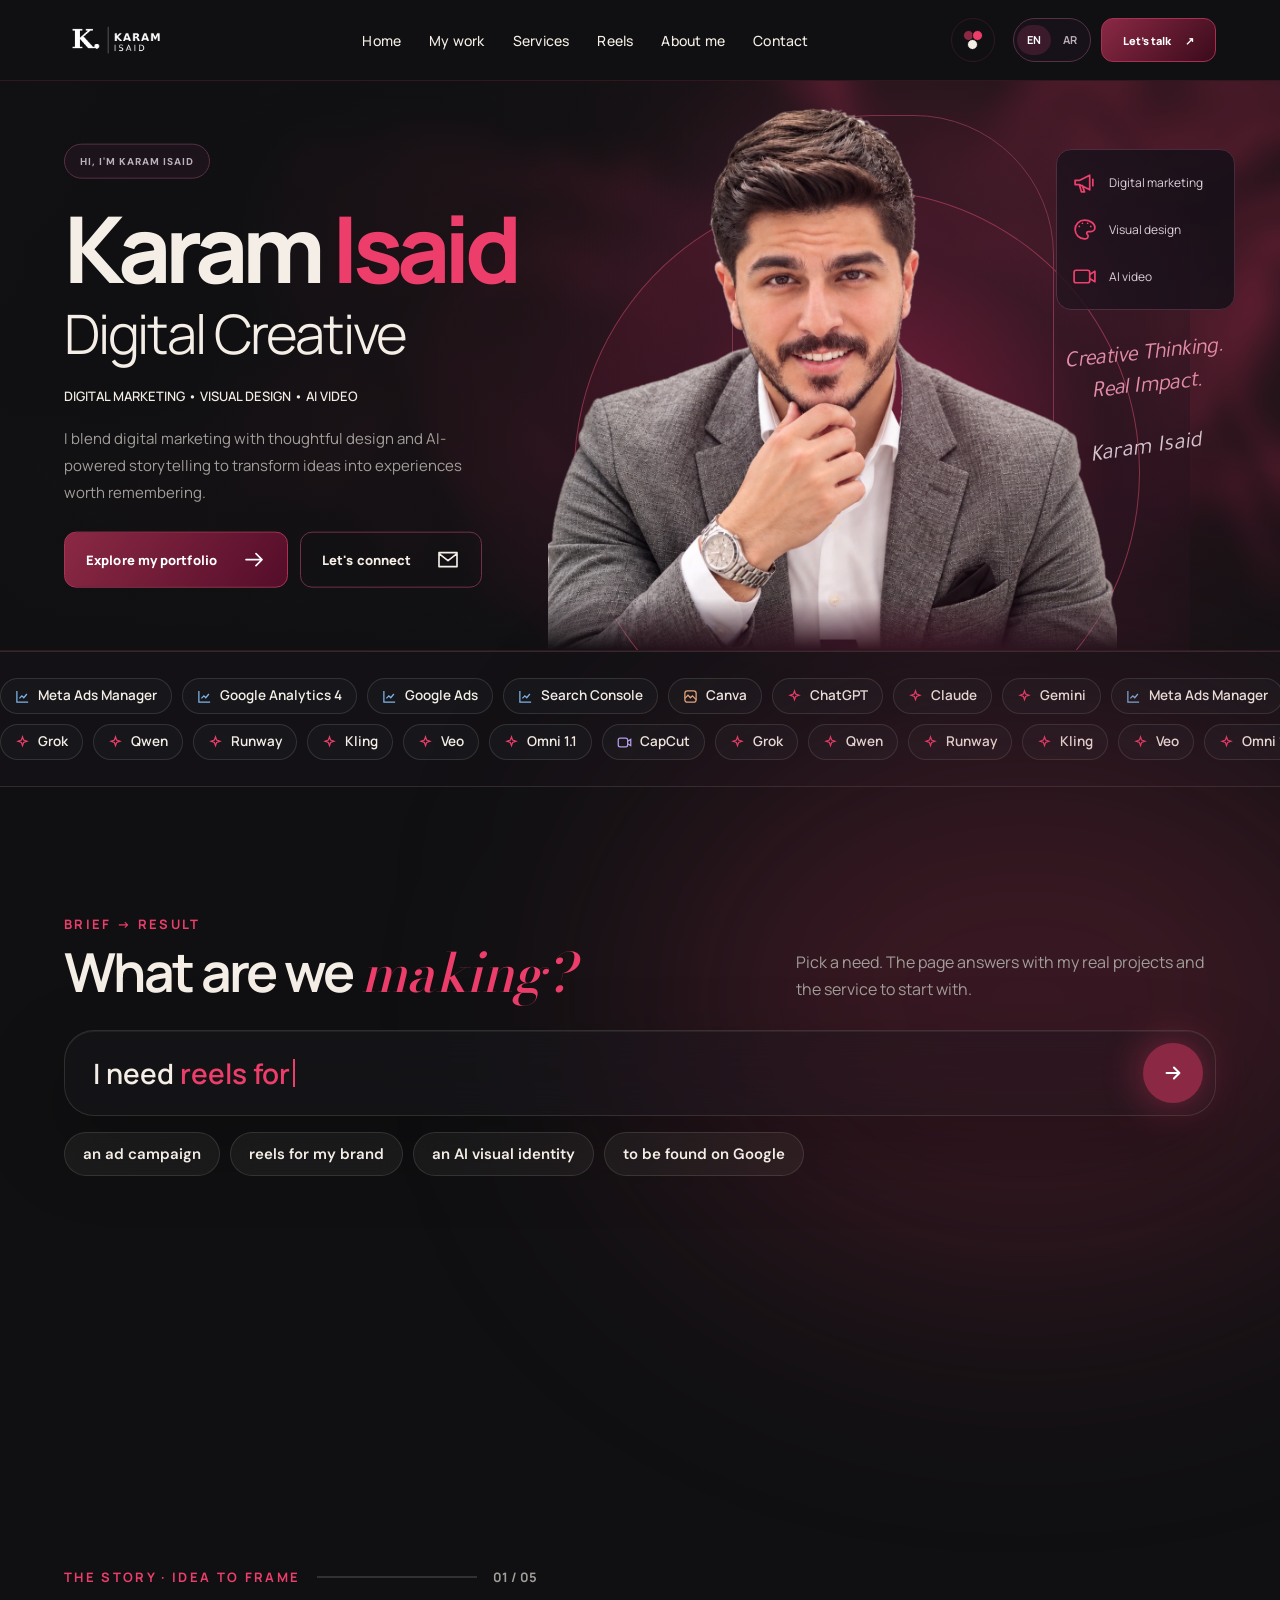
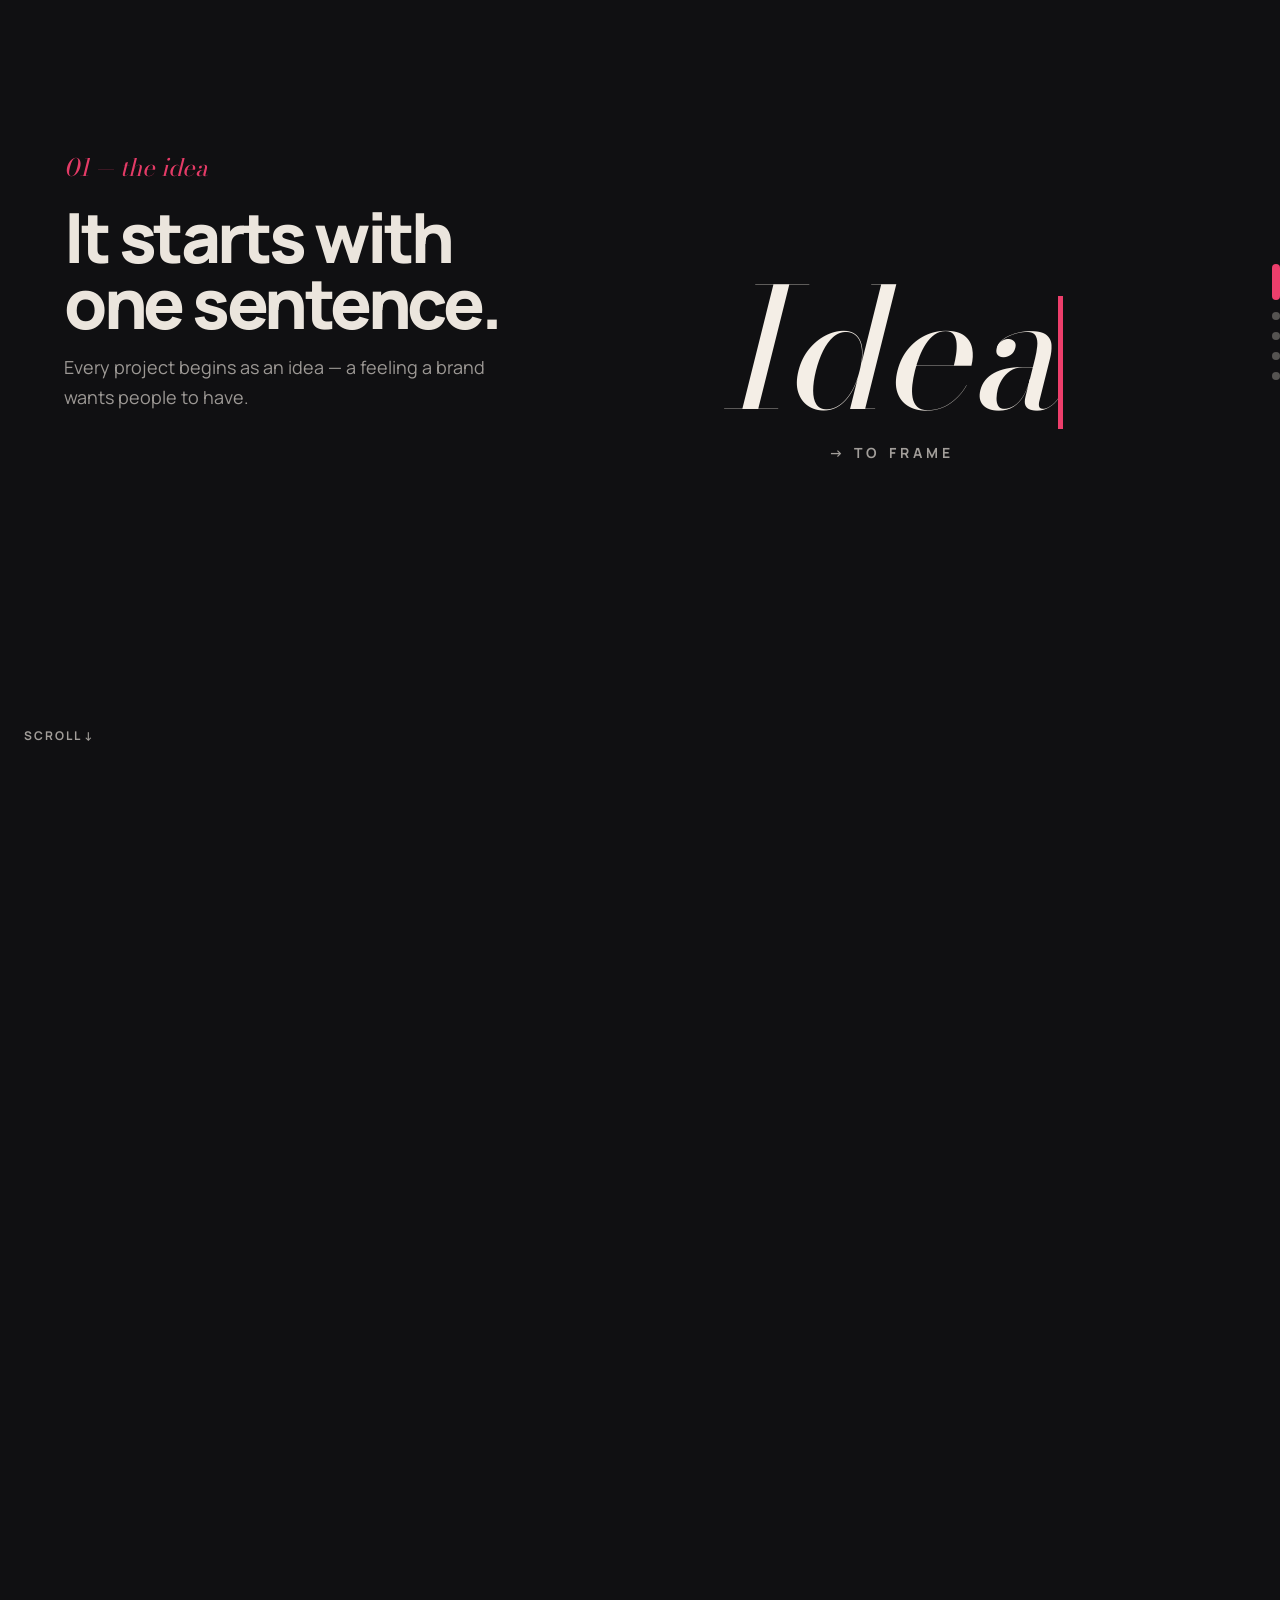
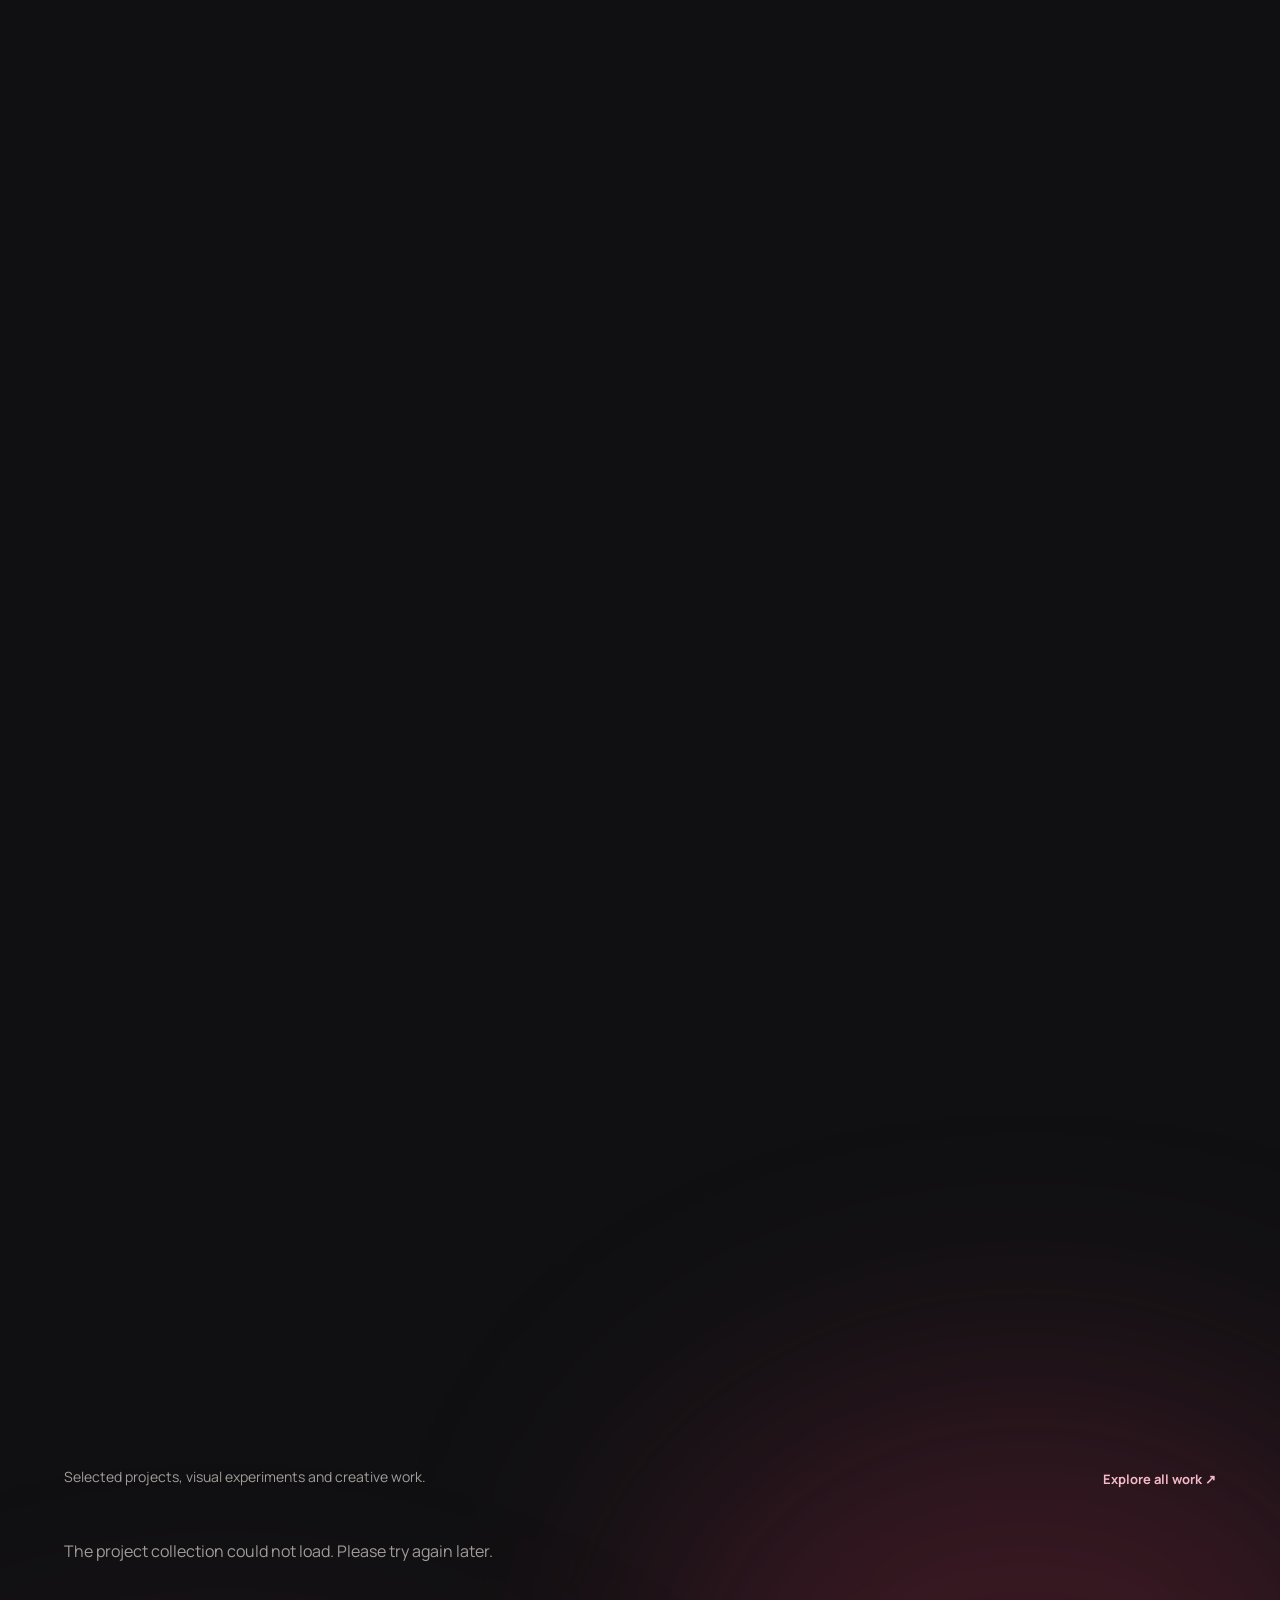
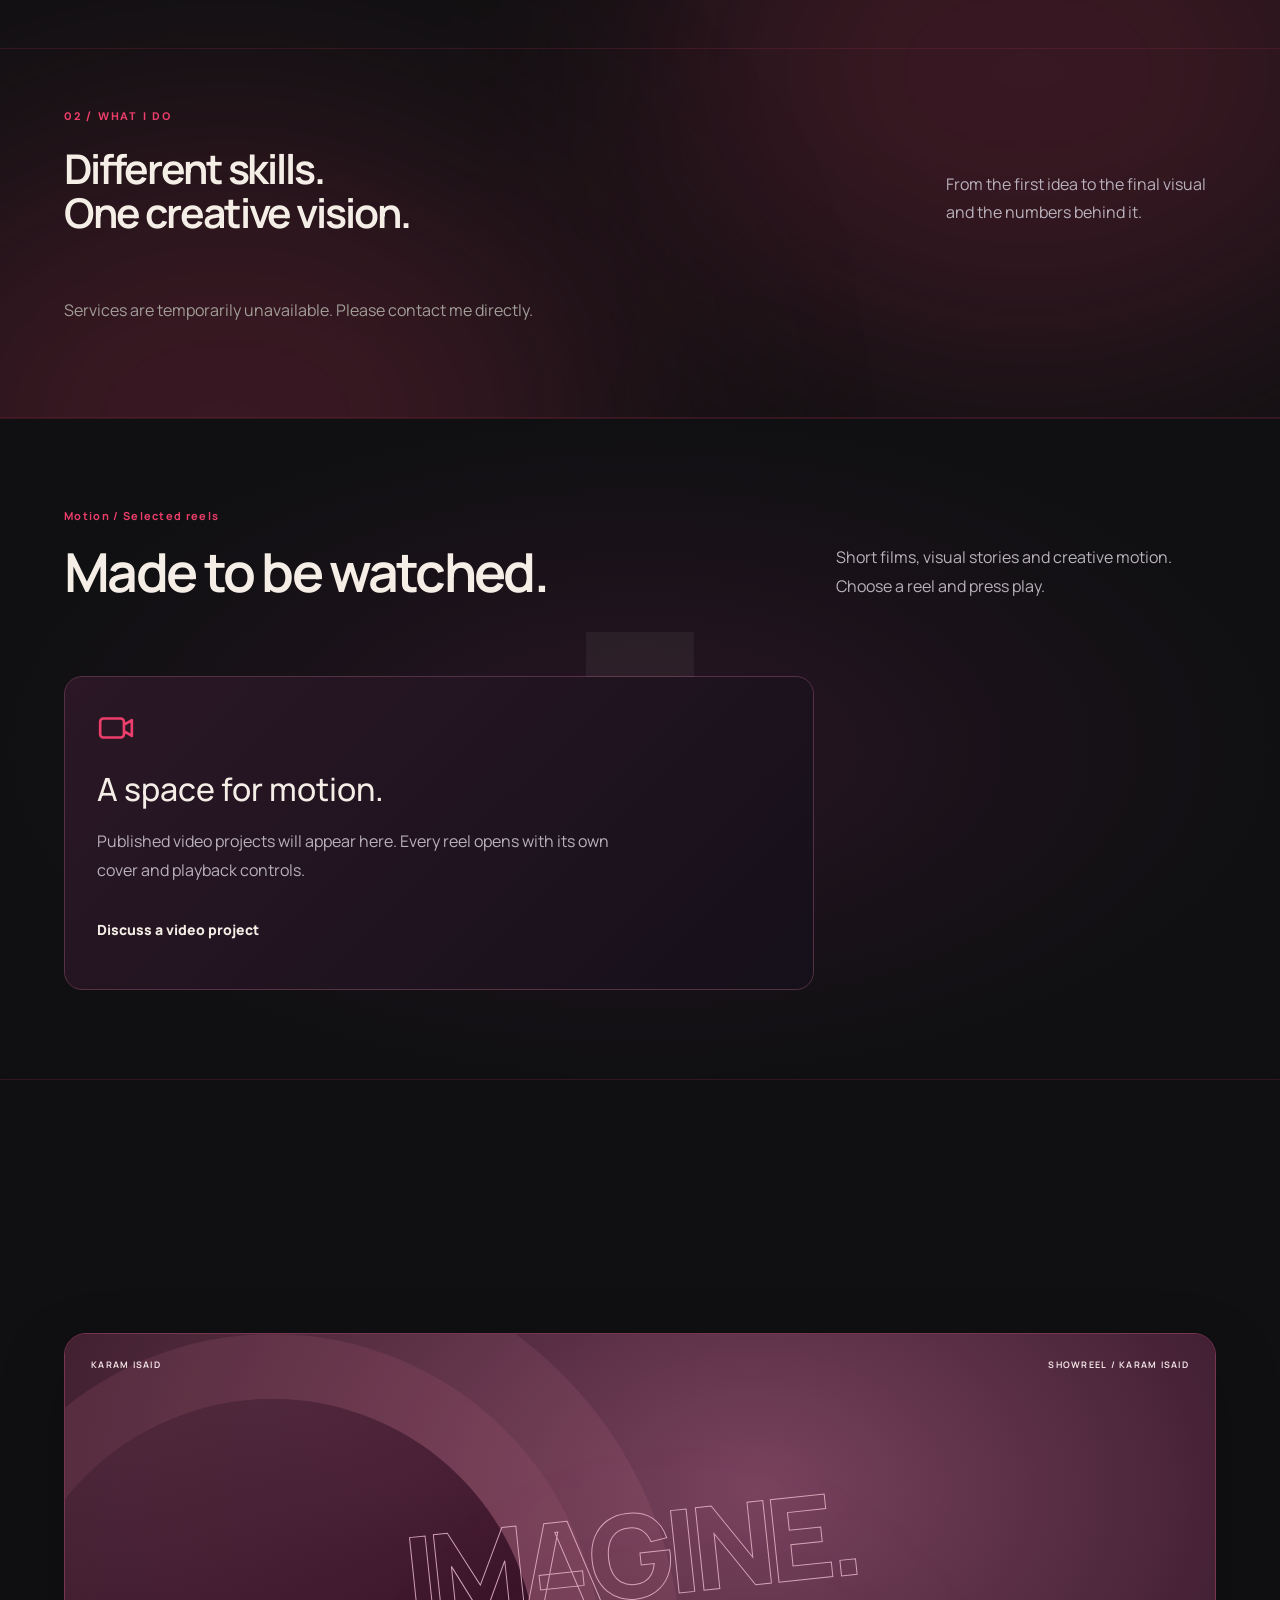
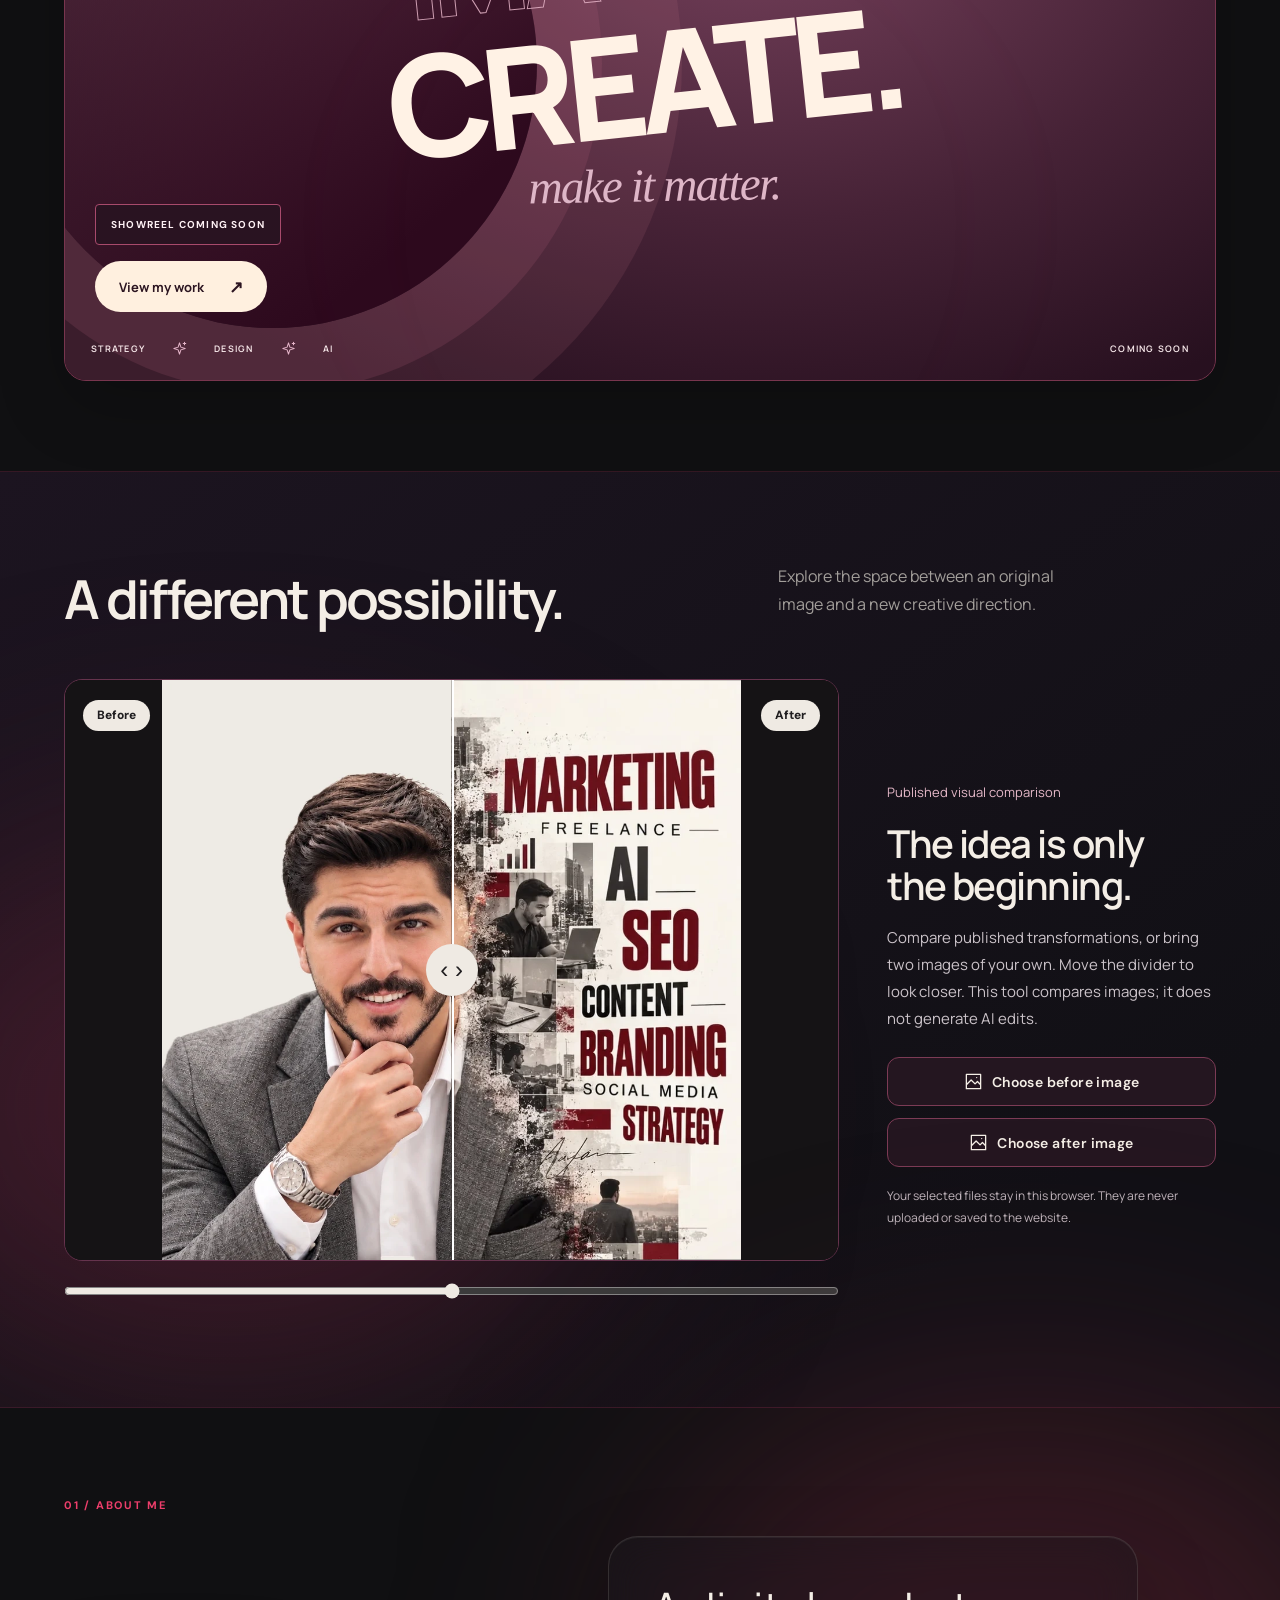
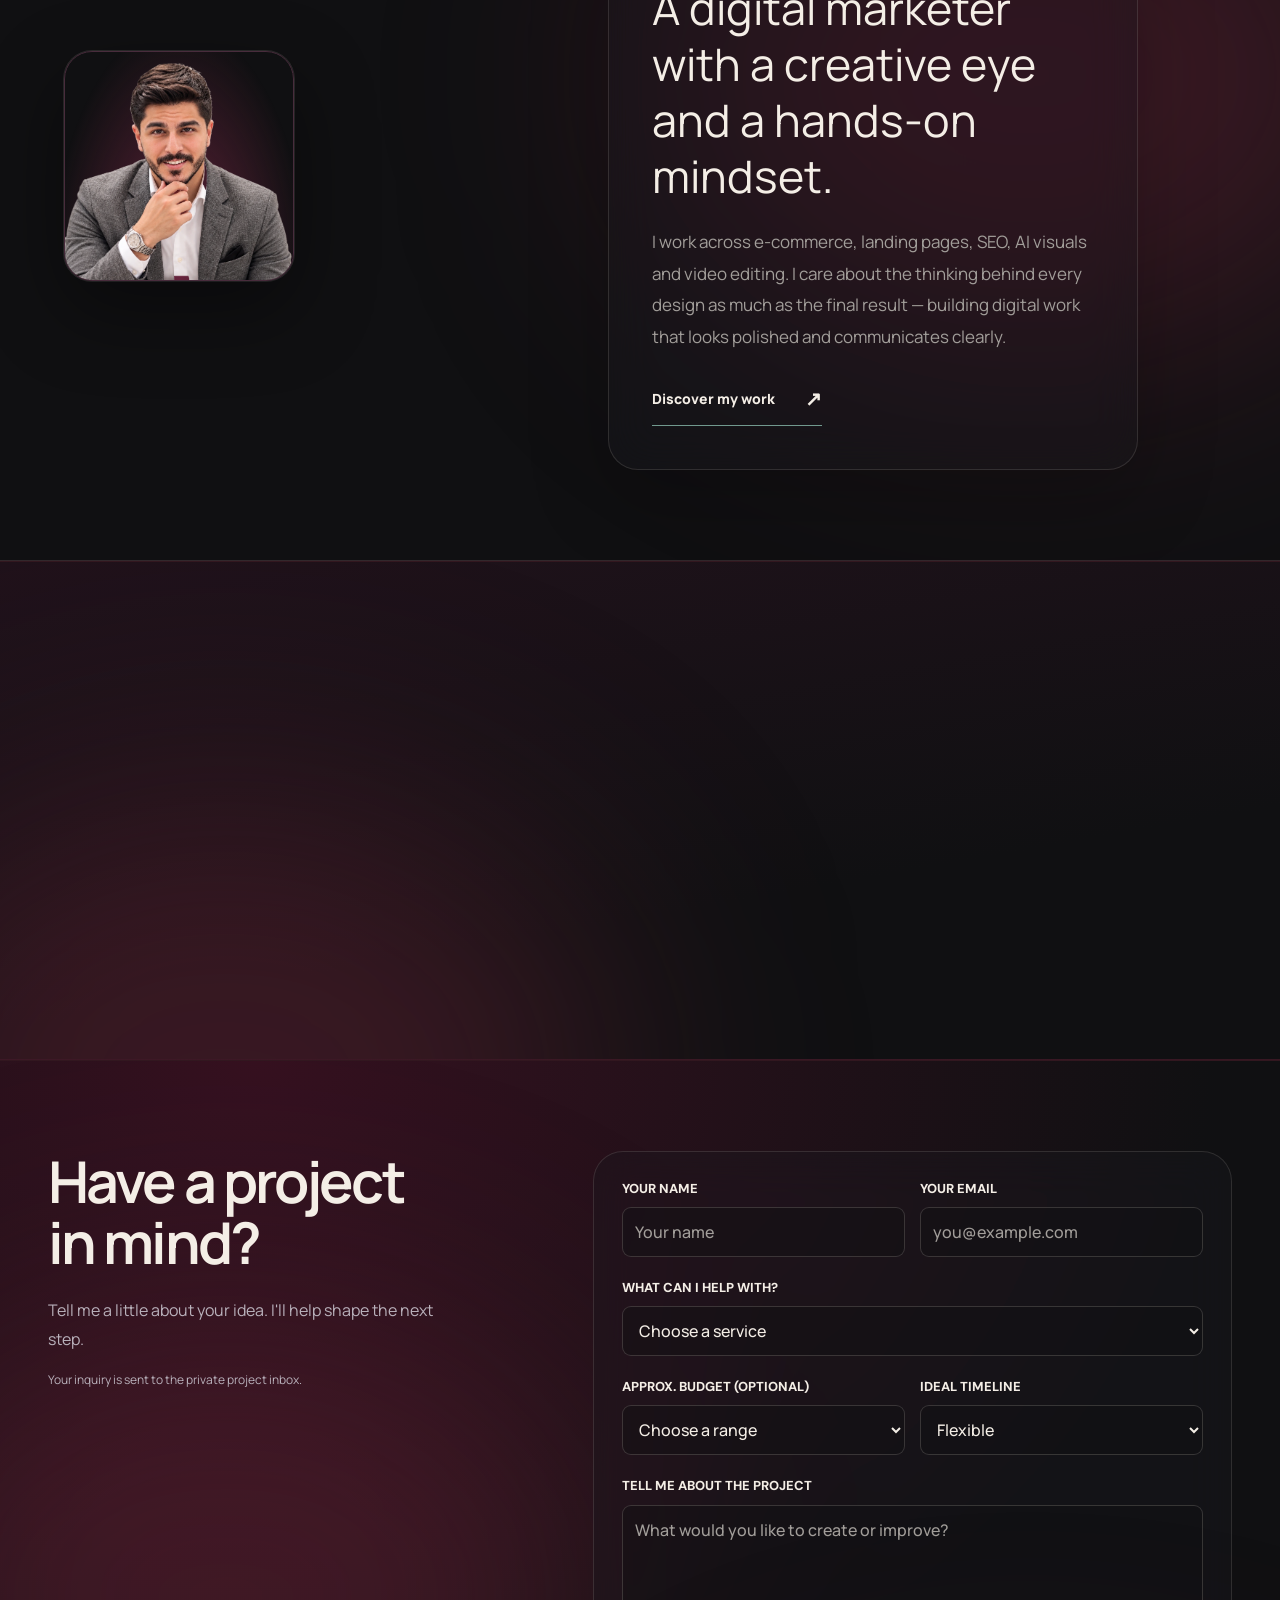
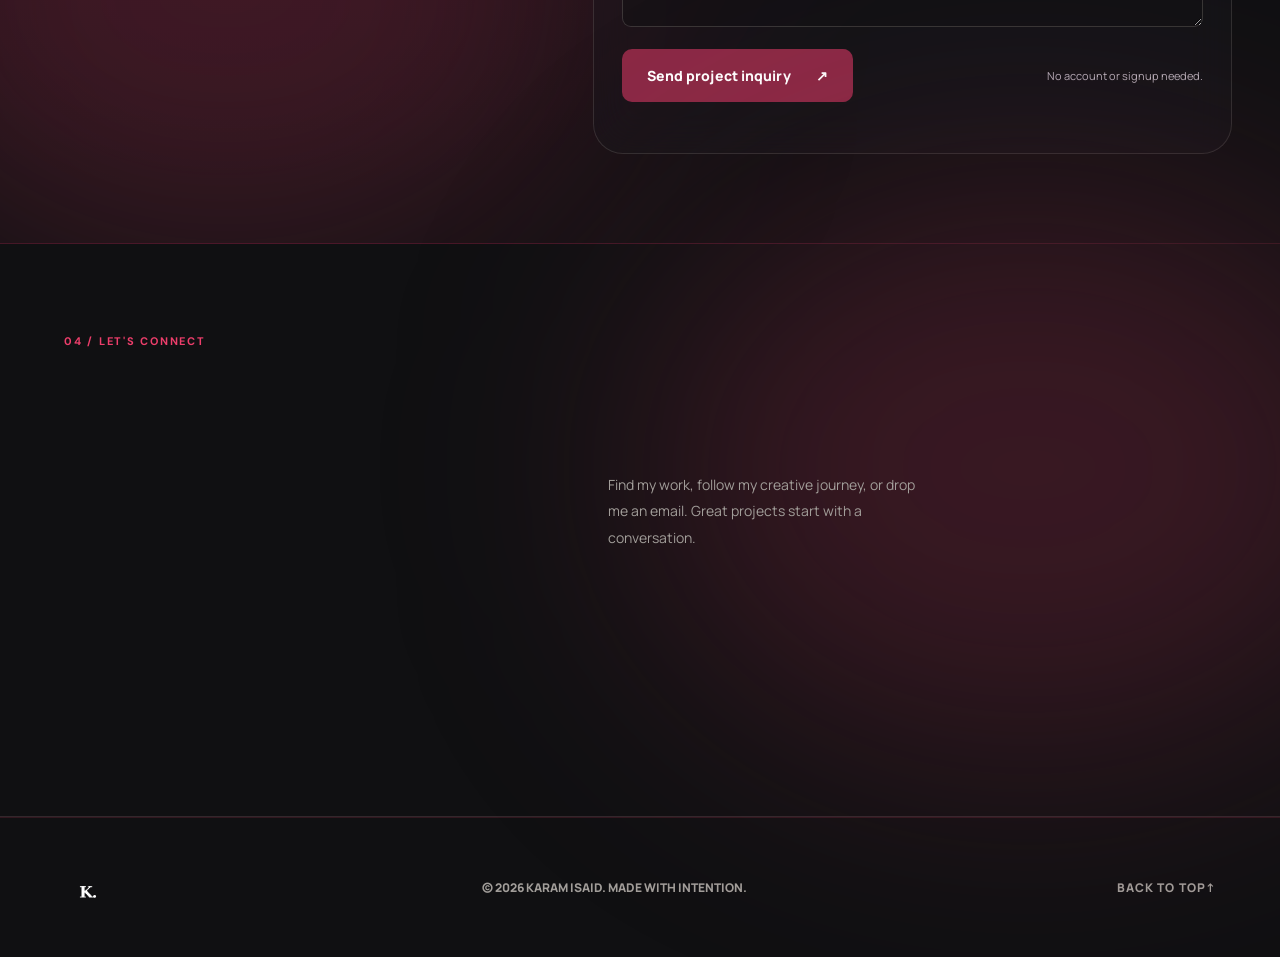
==== index.html @ b6bf5a8a "Publish Karam Isaid — Beyond the Frame Co-Authored-By: Claude Opus 5.5 <noreply@anthropic.com> Claud" ====
<!doctype html>
<html lang="en" dir="ltr">
<head>
<meta charset="utf-8">
<meta name="viewport" content="width=device-width, initial-scale=1">
<meta name="theme-color" content="#0a1017">
<meta name="description" content="Karam Isaid — independent digital marketer and AI creative. Strategy, AI visuals, short-form video, e-commerce and SEO. Explore work and discuss a project.">
<meta property="og:title" content="Karam Isaid — Beyond the Frame">
<meta property="og:site_name" content="Karam Isaid — Beyond the Frame">
<meta name="application-name" content="Karam Isaid — Beyond the Frame">
<meta name="apple-mobile-web-app-title" content="Karam Isaid">
<meta property="og:description" content="Digital marketing, AI creative and video editing — crafted with purpose.">
<meta property="og:type" content="website">
<meta name="color-scheme" content="light dark">
<title>Karam Isaid — Beyond the Frame</title>
<link rel="icon" type="image/svg+xml" href="assets/favicon.svg">
<link rel="preconnect" href="https://fonts.googleapis.com">
<link rel="preconnect" href="https://fonts.gstatic.com" crossorigin>
<link href="https://fonts.googleapis.com/css2?family=DM+Sans:wght@400;500;600;700;800&family=Manrope:wght@400;500;600;700;800&family=Tajawal:wght@400;500;600;700;800&display=swap" rel="stylesheet">
<script src="theme-config.js"></script>
<script src="theme.js"></script>
<link rel="stylesheet" href="home.css">
<link rel="stylesheet" href="theme.css">
<link rel="stylesheet" href="theme-studio.css">
<link rel="stylesheet" href="studio-v2.css">
<link rel="stylesheet" href="launch-v4.2.css">
<link rel="stylesheet" href="cinematic-v4.3.css">
<link rel="stylesheet" href="cinematic-v4.4.css">
<link rel="stylesheet" href="v4.5-quality.css">
<script defer src="config.js"></script>
<script defer src="supabase-config.js"></script>
<script defer src="cms-core.js"></script>
<script defer src="cms-public.js"></script>
<script defer src="cms-sections-public.js"></script>
<script defer src="home.js"></script>
<script defer src="launch-v4.2.js"></script>
<script defer src="cinematic-v4.3.js"></script>
<link rel="stylesheet" href="refinement.css">
<link rel="stylesheet" href="creative-experience.css">
<script defer src="interface-details.js"></script>
<script defer src="public-enhancements.js"></script>
<script defer src="creative-experience.js"></script>
<script defer src="video-reels.js"></script>
<link rel="stylesheet" href="brand-identity.css">
<link rel="stylesheet" href="studio-v5.css">
<link rel="stylesheet" href="studio-v6.css">
<script defer src="brand-identity.js"></script>
<script defer src="studio-v5.js"></script>
<script defer src="studio-v6.js"></script>
</head>
<body class="creative-experience">
<a class="skip-link" href="#main">Skip to content</a>
<header class="site-header" id="top">
  <div class="shell header-inner">
    <a class="identity" href="#top" aria-label="Karam Isaid homepage"><span class="brand-txt">Karam <b>Isaid</b><span class="brand-period">.</span></span></a>
    <nav class="desktop-nav" aria-label="Main navigation"><a href="#top" data-t="navHome">Home</a><a href="#ki-featured-carousel" data-t="navProjects">Work</a><a href="#expertise" data-t="navExpertise">Services</a><a href="#video-reels" data-reels-nav>Reels</a><a href="#about" data-t="navAbout">About</a><a href="#project-brief" data-t="navContact">Contact</a></nav>
    <div class="header-right"><button id="langSwitch" class="lang-switch" type="button" aria-label="Switch language">عربي</button><a class="header-work" href="#project-brief"><span data-t="navTalk">Let's Talk</span><span aria-hidden="true">↗</span></a><button class="menu-toggle" id="menuToggle" aria-label="Open menu" aria-expanded="false" aria-controls="mobileNav"><span></span><span></span></button></div>
  </div>
  <nav class="mobile-nav" id="mobileNav" aria-label="Mobile navigation" hidden><a href="#showreel" data-experience="navReel">Showreel</a><a href="#ki-featured-carousel" data-t="navProjects">My work</a><a href="#expertise" data-t="navExpertise">Services</a><a href="#about" data-t="navAbout">About</a><a href="#video-reels" data-reels-nav>Reels</a><a href="#creative-lab" data-experience="navLab">AI Lab</a><a href="#project-brief" data-t="navHire">Hire me</a><a data-site-portfolio href="portfolio/index.html" data-t="navPortfolio">Portfolio</a></nav>
</header>
<main id="main">
<section class="hero shell" aria-label="Introduction">
  <div class="hero-left">
  <h1 class="hero-signature" data-t="heroName">Karam Isaid</h1>

    <div class="micro-heading"><span class="signal"><span></span></span><span data-t="eyebrow">INDEPENDENT CREATIVE & MARKETING STUDIO</span><span class="micro-line"></span><span>2026</span></div>
    <p class="hero-intro"><span data-t="greeting">HI, I'M KARAM ISAID</span> <strong>— DIGITAL CREATIVE</strong></p>
    <p class="hero-role" data-t="heroRole">Digital Creative</p>
    <p class="ki-hero-subline" data-t="heroSubline">DIGITAL MARKETING • VISUAL DESIGN • AI VIDEO</p>
    <p class="hero-descr" data-t="heroIntro">I blend digital marketing with thoughtful design and AI-powered storytelling to transform ideas into experiences worth remembering.</p>
    <div class="hero-buttons"><a class="btn btn-primary" data-site-portfolio href="portfolio/index.html"><span data-t="viewWork">Explore my portfolio</span><span class="btn-arrow" data-interface-icon="arrow"></span></a><a class="btn btn-secondary" href="#contact"><span data-t="reachOut">Let's connect</span><span class="btn-arrow" data-interface-icon="mail"></span></a></div>
    <div class="hero-categories"><span>MARKETING</span><i>✳</i><span>AI VISUALS</span><i>✳</i><span>VIDEO EDITING</span></div>
  </div>
  <div class="hero-right creative-hero" aria-label="Portrait and creative direction">
    <div class="creative-hero-glow" aria-hidden="true"></div>
    <div class="creative-hero-stage has-portrait is-default-portrait" id="creativeHeroStage">
      <div class="ki-v43-orbit orbit-one" aria-hidden="true"></div><div class="ki-v43-orbit orbit-two" aria-hidden="true"></div><div class="ki-v43-orbit-line" aria-hidden="true"></div>
      <img width="960" height="1200" fetchpriority="high" id="creativeHeroPortrait" src="assets/karam-editorial-portrait.webp" alt="Karam Isaid — digital marketing and creative professional">
      <video id="creativeHeroVideo" muted loop playsinline autoplay preload="none" hidden aria-label="Background creative motion"></video>
      <button type="button" class="hero-motion-toggle" id="heroMotionToggle" hidden>Pause motion</button>
      <div id="personalPhoto" class="personal-photo" hidden><img id="personalPhotoImg" alt=""/></div>
      <div class="creative-hero-typographic" id="creativeHeroFallback" hidden aria-hidden="true"><small>KARAM ISAID / CREATIVE STUDIO</small><strong>THINK.<br>CREATE.<br><em>IMPACT.</em></strong><span>IDEAS INTO DIGITAL EXPERIENCES ↗</span></div>
    </div>
    <span class="hero-small-label">IDEAS · VISUALS · IMPACT</span>
    <div class="ki-v43-hero-note">CREATIVE MIND<br><strong data-t="heroNote">REAL WORK.</strong></div>
  </div>
  <aside class="hero-aside" aria-label="Creative disciplines">
    <div class="hero-capabilities">
      <span class="hero-capability"><span data-interface-icon="marketing"></span><span data-t="heroSkill1">Digital marketing</span></span>
      <span class="hero-capability"><span data-interface-icon="design"></span><span data-t="heroSkill2">Visual design</span></span>
      <span class="hero-capability"><span data-interface-icon="video"></span><span data-t="heroSkill3">AI video</span></span>
    </div>
<p class="hero-promise"><span data-t="heroLine1">Creative</span> <span data-t="heroLine2">Thinking.</span><br><em data-t="heroLine3">Real Impact.</em></p>
    <span class="hero-signoff" data-t="heroName">Karam Isaid</span>
  </aside>
  <div class="scroll-cue"><span data-t="scroll">SCROLL TO DISCOVER</span><span class="scroll-track"></span></div>
</section>
<div class="divider-strip"><div class="ticker">STRATEGY <span>✳</span> STORYTELLING <span>✳</span> DIGITAL EXPERIENCES <span>✳</span> MARKETING <span>✳</span> AI & EDITING <span>✳</span> STRATEGY <span>✳</span> STORYTELLING <span>✳</span> DIGITAL EXPERIENCES <span>✳</span> MARKETING <span>✳</span> AI & EDITING <span>✳</span></div></div>
<section class="v6-brief" id="brief-result" aria-labelledby="v6BriefTitle"><div class="shell" data-v6-brief></div></section>
<section class="v6-story" id="story" aria-labelledby="v6StoryTitle"><div class="v6-story-track"><div class="v6-story-stage shell" data-v6-story></div></div></section>
<section class="v6-ig" id="instagram-feed" aria-labelledby="v6IgTitle" hidden><div class="shell" data-v6-ig></div></section>
<section class="v6-clay" id="clay-3d" aria-labelledby="v6ClayTitle"><div class="v6-clay-track"><div class="v6-clay-stage shell" data-v6-clay></div></div></section>
<section class="v2-section v2-showreel ki-cinematic-showreel" id="showreel" aria-labelledby="reelHeading">
  <div class="shell">
    <div class="v2-section-heading reveal"><div><p class="v2-eyebrow" data-t="reelEyebrow">01 / SHOWREEL</p><h2 id="reelHeading" data-t="reelTitle">Stories in motion.</h2></div><p data-t="reelSummary">A collection of motion, ideas and visual stories — from concept to screen.</p></div>
    <div class="ki-reel-layout reveal"><div class="reel-frame">
      <video class="reel-video" id="reelVideo" controls playsinline preload="none" hidden aria-label="Karam creative showreel"></video>
      <div class="reel-concept" id="reelConcept" role="img" aria-label="Showreel awaiting original footage">
        <span class="reel-noise" aria-hidden="true"></span>
        <div class="reel-topline"><span>KARAM ISAID</span><span>SHOWREEL / KARAM ISAID</span></div>
        <div class="reel-type"><span class="reel-outline">IMAGINE.</span><span class="reel-solid">CREATE.</span><span class="reel-serif">make it matter.</span></div>
        <div class="reel-orbit reel-orbit-a"></div><div class="reel-orbit reel-orbit-b"></div><span class="reel-glow" aria-hidden="true"></span>
        <div class="reel-bottomline"><span>STRATEGY <b>✳</b> DESIGN <b>✳</b> AI</span><span>COMING SOON</span></div>
      </div>
      <div class="reel-overlay" id="reelOverlay"><span class="reel-play-symbol" data-experience="reelStatus">Soon</span><span class="reel-visual-note" data-t="reelBadge">SHOWREEL COMING SOON</span><a class="reel-cta" href="#ki-featured-carousel"><span data-t="reelCta">View my work</span><span aria-hidden="true">↗</span></a></div>
    </div><aside class="ki-reel-clips" id="kiReelClips" aria-label="More video work" hidden></aside></div>
  </div>
</section>
<section class="ki-featured-carousel shell" id="ki-featured-carousel" aria-labelledby="kiFeaturedTitle">
  <div class="ki-section-top"><div><span class="ki-kicker" data-ki-copy="carouselKicker">02 / FEATURED WORK</span><h2 id="kiFeaturedTitle" data-ki-copy="carouselTitle">The work speaks.</h2><p data-ki-copy="carouselIntro">Projects, creative experiments and visuals — curated in one place.</p></div><a href="portfolio/index.html#work" data-site-portfolio><span data-ki-copy="carouselCta">Explore all work</span> ↗</a></div>
  <div class="ki-carousel-layout" id="kiCarouselLayout"><button class="ki-carousel-arrow" id="kiPrev" type="button" aria-label="Previous project">‹</button><div class="ki-carousel-track" id="kiCarouselTrack" tabindex="0" role="region" aria-label="Featured projects"></div><button class="ki-carousel-arrow" id="kiNext" type="button" aria-label="Next project">›</button></div>
  <div class="ki-carousel-empty" id="kiCarouselEmpty" hidden><span>CURATING THE COLLECTION</span><h3>Real work. Coming into focus.</h3><p>Projects will appear here once they are published in the portfolio.</p><a href="portfolio/index.html#work">Visit the portfolio ↗</a></div>
  <p class="ki-carousel-hint" id="kiCarouselHint">SCROLL / SWIPE TO EXPLORE <span aria-hidden="true">↔</span></p>
</section>
<section class="section shell about-section" id="about"><div class="section-marker" data-t="aboutMarker">01 / ABOUT ME</div><div class="about-grid"><div class="about-title reveal"><img class="experience-about-photo" src="assets/karam-editorial-portrait.webp" width="1254" height="1254" loading="lazy" alt="Karam Isaid"><h2 data-t="aboutHeadline">I create with purpose<span class="mint-dot">.</span></h2><div class="abstract-glyph" aria-hidden="true">K<span>✳</span></div></div><div class="about-copy reveal"><p class="section-lead" data-t="aboutLead">A digital marketer with a creative eye and a hands-on mindset.</p><p data-t="aboutBody">I work across e-commerce, landing pages, SEO, AI visuals and video editing. I care about the thinking behind every design as much as the final result — building digital work that looks polished and communicates clearly.</p><a class="text-cta" data-site-portfolio href="portfolio/index.html"><span data-t="fullStory">Discover my work</span><span>↗</span></a></div></div></section>

<section class="video-reels section-space" id="video-reels" aria-labelledby="videoReelsHeading">
  <div class="shell">
    <div class="reels-heading"><div><p class="reels-kicker" data-reels-copy="reelsKicker">Motion / Selected reels</p><h2 id="videoReelsHeading" data-reels-copy="reelsTitle">Made to be watched.</h2></div><p data-reels-copy="reelsIntro">Short films, visual stories and creative motion. Choose a reel and press play.</p></div>
    <div class="reels-window" hidden><div class="reels-track" role="region" tabindex="0" aria-label="Video reels"></div></div>
    <div class="reels-toolbar" hidden><button type="button" class="reels-prev" aria-label="Previous reel"><span data-interface-icon="arrow"></span></button><span class="reels-count" aria-live="polite" aria-atomic="true"></span><button type="button" class="reels-next" aria-label="Next reel"><span data-interface-icon="arrow"></span></button></div>
    <div class="reels-empty"><span class="reels-empty-icon" data-interface-icon="video"></span><h3 data-reels-copy="reelsEmptyTitle">A space for motion.</h3><p data-reels-copy="reelsEmptyBody">Published video projects will appear here. Every reel opens with its own cover and playback controls.</p><a class="text-cta" href="#project-brief" data-reels-copy="reelsEmptyCta">Discuss a video project</a></div>
    <p class="reels-feedback" role="status" aria-live="polite"></p>
    <p class="reels-hint" data-reels-copy="reelsHint" hidden>Swipe or drag to explore. Videos play when you choose.</p>
  </div>
</section>
<section class="section specialties-section" id="expertise"><div class="shell"><div class="section-marker" data-t="servicesMarker">02 / WHAT I DO</div><div class="section-heading reveal"><h2><span data-t="servicesLine1">Different skills.</span><br><span class="soft-text" data-t="servicesLine2">One creative vision.</span></h2><p data-t="servicesBody">From the first idea to the final visual and the numbers behind it.</p></div><div class="specialties">
  <article class="specialty-card reveal"><div class="specialty-top"><span>01</span><svg viewBox="0 0 64 64" fill="none" aria-hidden="true"><circle cx="32" cy="32" r="21" stroke="currentColor" stroke-width="1.5"/><circle cx="32" cy="32" r="11" stroke="currentColor" stroke-width="1.5"/><circle cx="32" cy="32" r="3" fill="currentColor"/><path d="M32 2V14M32 50V62M2 32H14M50 32H62" stroke="currentColor" stroke-width="1.5"/></svg></div><h3 data-t="skill1">Digital Marketing</h3><p data-t="skill1p">Campaign strategy, SEO, landing pages, performance thinking and e-commerce journeys.</p><div class="specialty-bottom">SEO / STRATEGY / GROWTH <span>↗</span></div></article>
  <article class="specialty-card reveal"><div class="specialty-top"><span>02</span><svg viewBox="0 0 64 64" fill="none" aria-hidden="true"><rect x="9" y="11" width="44" height="42" rx="6" stroke="currentColor" stroke-width="1.5"/><path d="M17 40L28 29L36 37L44 22" stroke="currentColor" stroke-width="1.5"/><circle cx="44" cy="22" r="3" fill="currentColor"/><path d="M20 47H44" stroke="currentColor"/></svg></div><h3 data-t="skill2">AI Visuals & Design</h3><p data-t="skill2p">Creative direction, polished product imagery, storefront banners and visual concepts.</p><div class="specialty-bottom">AI / VISUALS / DESIGN <span>↗</span></div></article>
  <article class="specialty-card reveal"><div class="specialty-top"><span>03</span><svg viewBox="0 0 64 64" fill="none" aria-hidden="true"><rect x="7" y="13" width="50" height="38" rx="7" stroke="currentColor" stroke-width="1.5"/><path d="M27 24L41 32L27 40V24Z" stroke="currentColor" stroke-width="1.5"/><path d="M17 7V13M47 51V57" stroke="currentColor" stroke-width="1.5"/></svg></div><h3 data-t="skill3">Video & Motion</h3><p data-t="skill3p">Short-form editing, social reels, AI-generated video concepts and branded motion.</p><div class="specialty-bottom">REELS / EDITING / MOTION <span>↗</span></div></article>
 </div></div></section>
<section class="v2-section v2-lab" id="creative-lab" aria-labelledby="labHeading">
  <div class="shell">
    <div class="v2-section-heading reveal"><div><p class="v2-eyebrow" data-experience="labEyebrow">04 / CREATIVE EXPERIMENTS</p><h2 id="labHeading" data-experience="labTitle">See the transformation.</h2></div><p data-experience="labIntro">Compare the original and final visuals from a published project.</p></div>
    <div class="lab-grid reveal">
      <div class="compare-panel">
        <div class="compare-stage" id="compareStage">
          <div class="lab-empty-side lab-empty-before"><span data-experience="emptyBefore">The original.</span><small data-experience="emptyBeforeHint">Choose a before image</small></div>
          <div class="lab-empty-side lab-empty-after"><span data-experience="emptyAfter">The possibility.</span><small data-experience="emptyAfterHint">Choose an after image</small></div>
          <img class="compare-img before-img" id="beforeImg"  alt="Original image for comparison">
          <div class="compare-after" id="compareAfter"><img class="compare-img after-img" id="afterImg"  alt="Edited image for comparison"></div>
          <span class="compare-tag tag-before" data-experience="beforeLabel">BEFORE</span><span class="compare-tag tag-after" data-experience="afterLabel">AFTER</span>
          <span class="compare-divider" id="compareDivider" aria-hidden="true"><i>‹ ›</i></span>
        </div>
        <label for="compareRange" class="visually-hidden" data-experience="compareRangeLabel">Reveal after design percentage</label>
        <input class="compare-range" id="compareRange" type="range" min="0" max="100" value="50" aria-label="Slide to reveal before and after">
      </div>
      <div class="lab-info"><p class="lab-source" role="status" data-lab-source></p>
        <span class="v2-tag" data-experience="labNote">BEFORE / AFTER</span>
        <h3 data-experience="labSubheading">From ordinary to extraordinary.</h3>
        <p data-experience="labCopy">Explore the thinking and craft behind the transformation.</p>
        <div class="lab-steps"><div><b>01</b><span data-experience="labStep1">Original asset</span></div><div><b>02</b><span data-experience="labStep2">Creative direction</span></div><div><b>03</b><span data-experience="labStep3">Final output</span></div></div>
        <div class="lab-upload-row"><label class="lab-upload"><span data-experience="uploadBefore">Upload BEFORE</span><input type="file" id="uploadBefore" accept="image/png,image/jpeg,image/webp,image/avif" aria-label="Upload original image for preview"></label><label class="lab-upload"><span data-experience="uploadAfter">Upload AFTER</span><input type="file" id="uploadAfter" accept="image/png,image/jpeg,image/webp,image/avif" aria-label="Upload final image for preview"></label><button class="lab-reset" type="button" data-lab-reset data-experience="resetLab" hidden>Restore published comparison</button></div>
        <p class="lab-footnote" data-experience="labPrivacy">Preview only: your uploaded files stay on your device and are not saved to the website.</p>
      </div>
    </div>
  </div>
</section>
<section class="section shell featured-section" id="featured"><div class="section-marker" data-t="workMarker">03 / SELECTED WORK</div>
  <div class="featured-top reveal"><div><h2 data-t="featuredTitle">Selected work.</h2><p data-t="featuredBody">Explore case studies from real projects and personal creative work.</p></div><a class="text-cta" href="portfolio/index.html#work" data-site-portfolio><span data-t="browseAll">Browse full portfolio</span> ↗</a></div>
  <div class="ki-selected-grid" id="kiSelectedProjects" aria-live="polite"></div>
  <p class="ki-no-work" id="kiNoWork" data-t="noWork">Projects are being curated. Check back soon.</p>
</section>
<section class="v2-section v2-process" id="process" aria-labelledby="processHeading"><div class="shell">
  <div class="v2-section-heading reveal"><div><p class="v2-eyebrow" data-t="processEyebrow">06 / MY APPROACH</p><h2 id="processHeading" data-t="processTitle">Built on a clear process.</h2></div><p data-t="processText">No guesswork. Just a thoughtful flow from first conversation to final delivery.</p></div>
  <div class="process-list reveal"><details open><summary><span class="process-step">01</span><span class="process-icon" data-interface-icon="idea"></span><h3 data-t="process1">Understand the goal</h3><span class="process-toggle" aria-hidden="true">+</span></summary><p data-t="process1p">Audience, context, priorities and what success looks like.</p></details><details open><summary><span class="process-step">02</span><span class="process-icon" data-interface-icon="strategy"></span><h3 data-t="process2">Design the solution</h3><span class="process-toggle" aria-hidden="true">+</span></summary><p data-t="process2p">Concepts, copy, visuals and smart iterations.</p></details><details open><summary><span class="process-step">03</span><span class="process-icon" data-interface-icon="pen"></span><h3 data-t="process3">Polish every detail</h3><span class="process-toggle" aria-hidden="true">+</span></summary><p data-t="process3p">Feedback, quality checks and responsive delivery.</p></details><details open><summary><span class="process-step">04</span><span class="process-icon" data-interface-icon="rocket"></span><h3 data-t="process4">Ready for the real world</h3><span class="process-toggle" aria-hidden="true">+</span></summary><p data-t="process4p">Organized files, clear handoff and next-step guidance.</p></details></div>
</div></section>
<section class="ki-pricing shell" id="ki-pricing" hidden><div class="ki-section-top"><div><span class="ki-kicker" data-ki-copy="pricingKicker">SERVICES / PRICING</span><h2 data-ki-copy="pricingTitle">Creative solutions. Clear starting points.</h2><p data-ki-copy="pricingIntro">Scope and deliverables determine the final quote.</p></div><a href="#project-brief"><span data-ki-copy="pricingCta">Request a quote</span> ↗</a></div><div class="ki-pricing-grid" id="kiPricingGrid"></div></section>
<section class="v2-section v2-brief" id="project-brief" aria-labelledby="briefHeading"><div class="shell brief-layout">
  <div class="brief-side reveal"><p class="v2-eyebrow" data-t="briefEyebrow">07 / WORK TOGETHER</p><h2 id="briefHeading" data-t="briefTitle">Have a project in mind?</h2><p data-t="briefDescription">Tell me a little about your idea. I'll help shape the next step.</p><span class="brief-line"></span><p class="brief-side-note" data-t="briefNote">When the cloud CMS is connected, your project inquiry is stored securely in the inbox. Otherwise an email draft is prepared.</p></div>
  <form class="brief-form reveal" id="inquiryForm" novalidate>
    <div hidden aria-hidden="true"><label>Company website<input name="website" id="inquiryTrap" tabindex="-1" autocomplete="off"></label></div>
    <div class="brief-fields"><label><span data-t="fieldName">YOUR NAME</span><input minlength="2" maxlength="80" id="inquiryName" name="name" maxlength="80" autocomplete="name" required placeholder="Your name" data-placeholder-en="Your name" data-placeholder-ar="اسمك"></label><label><span data-t="fieldContact">YOUR EMAIL</span><input maxlength="160" id="inquiryEmail" name="email" type="email" maxlength="160" autocomplete="email" required placeholder="you@example.com"></label></div>
    <label><span data-t="fieldService">WHAT CAN I HELP WITH?</span><select id="inquiryService" name="service" required><option value="" data-t="serviceChoose">Choose a service</option><option value="Digital marketing / SEO" data-t="serviceMarketing">Digital marketing / SEO</option><option value="AI creative / Design" data-t="serviceAI">AI creative / Design</option><option value="Video editing / Motion" data-t="serviceVideo">Video editing / Motion</option><option value="Landing page / E-commerce" data-t="serviceLanding">Landing page / E-commerce</option><option value="Other / Not sure yet" data-t="serviceOther">Other / Not sure yet</option></select></label>
    <div class="brief-fields"><label><span data-t="fieldBudget">APPROX. BUDGET (OPTIONAL)</span><select id="inquiryBudget" name="budget"><option value="Not specified" data-t="budgetChoose">Choose a range</option><option value="Under $250">Under $250</option><option value="$250–$750">$250–$750</option><option value="$750–$1,500">$750–$1,500</option><option value="$1,500+">$1,500+</option></select></label><label><span data-t="fieldTimeline">IDEAL TIMELINE</span><select id="inquiryTimeline" name="timeline"><option value="Flexible" data-t="timelineFlexible">Flexible</option><option value="Within 1 week" data-t="timelineWeek">Within 1 week</option><option value="2–4 weeks" data-t="timelineMonth">2–4 weeks</option><option value="1+ months" data-t="timelineLater">1+ months</option></select></label></div>
    <label><span data-t="fieldMessage">TELL ME ABOUT THE PROJECT</span><textarea minlength="10" id="inquiryMessage" name="message" rows="4" maxlength="2000" required data-placeholder-en="What would you like to create or improve?" data-placeholder-ar="شو حابب تنشئ أو تطوّر؟" placeholder="What would you like to create or improve?"></textarea></label>
    <div class="brief-submit"><button type="submit" class="btn btn-primary"><span data-t="briefSubmit">Prepare project email</span><span aria-hidden="true">↗</span></button><span data-t="briefFootnote">No account or signup needed.</span></div>
    <p class="brief-feedback" id="briefFeedback" role="status" aria-live="polite"></p>
  </form>
</div></section>
<section class="section connect-section" id="contact"><div class="shell"><div class="section-marker" data-t="contactMarker">04 / LET'S CONNECT</div><div class="connect-heading reveal"><span class="connect-kicker"><span class="star-mint">✳</span> <span data-t="contactOver">CONNECT · COLLABORATE · CREATE</span></span><h2><span data-t="contactLine1">HAVE AN IDEA?</span><br><span class="hero-outline" data-t="contactLine2">LET'S TALK.</span></h2><p data-t="contactText">Find my work, follow my creative journey, or drop me an email. Great projects start with a conversation.</p></div><div class="social-grid reveal">
  <a class="social-card social-instagram" data-social="instagram" href="#contact"><div class="social-icon"><svg viewBox="0 0 24 24" aria-hidden="true"><rect x="2.5" y="2.5" width="19" height="19" rx="5.5" fill="none" stroke="currentColor" stroke-width="1.8"/><circle cx="12" cy="12" r="4.1" fill="none" stroke="currentColor" stroke-width="1.8"/><circle cx="18" cy="6" r="1.2" fill="currentColor"/></svg></div><div class="social-text"><strong>Instagram</strong><small data-t="instaSub">Designs · Reels · Creative life</small></div><span class="social-arrow">↗</span></a>
  <a class="social-card social-email" data-social="email" href="#contact"><div class="social-icon"><svg viewBox="0 0 24 24" aria-hidden="true"><rect x="2" y="4.5" width="20" height="15" rx="2" fill="none" stroke="currentColor" stroke-width="1.8"/><path d="M3 6l9 7 9-7" fill="none" stroke="currentColor" stroke-width="1.8"/></svg></div><div class="social-text"><strong>Gmail / Email</strong><small data-t="emailSub">For collaboration & inquiries</small></div><span class="social-arrow">↗</span></a>
  <a class="social-card social-linkedin" data-social="linkedin" href="https://www.linkedin.com/in/karam-isaid-51a42137b" target="_blank" rel="noopener noreferrer"><div class="social-icon"><svg viewBox="0 0 24 24" aria-hidden="true"><path fill="currentColor" d="M5.2 8.3H2.1V22h3.1V8.3ZM3.66 2a1.8 1.8 0 1 0 0 3.6 1.8 1.8 0 0 0 0-3.6ZM22 13.6c0-3.6-1.92-5.3-4.48-5.3a3.9 3.9 0 0 0-3.45 1.9V8.3h-3.1V22h3.1v-7.64c0-2 .38-3.94 2.86-3.94 2.45 0 2.48 2.25 2.48 4.07V22H22v-8.4Z"/></svg></div><div class="social-text"><strong>LinkedIn</strong><small data-t="linkedinSub">Professional updates & experience</small></div><span class="social-arrow">↗</span></a>
  <a class="social-card social-portfolio" data-site-portfolio href="portfolio/index.html"><div class="social-icon"><svg viewBox="0 0 24 24" aria-hidden="true"><rect x="4" y="7" width="16" height="14" rx="2" fill="none" stroke="currentColor" stroke-width="1.7"/><path d="M9 7V5.3A2.3 2.3 0 0 1 11.3 3h1.4A2.3 2.3 0 0 1 15 5.3V7M4 12h16" stroke="currentColor" stroke-width="1.7" fill="none"/></svg></div><div class="social-text"><strong>Portfolio</strong><small data-t="portfolioSub">All projects & case studies</small></div><span class="social-arrow">↗</span></a>
</div><div class="contact-note" data-t="contactNote">Instagram and Gmail links will become active once you add your details to config.js.</div></div></section>
</main>
<footer class="site-footer"><div class="shell footer-inner"><a class="footer-mark" href="#top">K<span>.</span></a><span>© <span id="year">2026</span> KARAM ISAID. <span data-t="copyright">MADE WITH INTENTION.</span></span><a href="#top" class="back-top"><span data-t="backTop">BACK TO TOP</span> ↑</a></div></footer>
<div class="notice-toast" id="toast" role="status" aria-live="polite" aria-atomic="true"></div>
</body>
</html>
---- home.css ----
:root{color-scheme:dark;--bg:#090f16;--panel:#111b24;--panel2:#17252d;--text:#eef4f6;--muted:#a6b5bf;--subtle:#748b99;--mint:#a9f1d7;--mintdark:#52c5ae;--line:rgba(190,225,228,.15);--shell:1260px}
*{box-sizing:border-box}html{scroll-behavior:smooth;scroll-padding-top:98px}body{margin:0;background:var(--bg);color:var(--text);font-family:Manrope,'DM Sans',Tajawal,Arial,sans-serif;-webkit-font-smoothing:antialiased;overflow-x:hidden}html[lang="ar"] body{font-family:Tajawal,Manrope,sans-serif}button,a{font:inherit}button{cursor:pointer}a{color:inherit;text-decoration:none}::selection{background:var(--mint);color:var(--bg)}.shell{max-width:var(--shell);padding:0 40px;margin:0 auto}.skip-link{position:absolute;z-index:1000;top:-80px;left:12px;background:#d7fcec;color:#06161a;padding:14px}.skip-link:focus{top:12px}.mint-dot,.star-mint{color:var(--mint)}.site-header{position:sticky;z-index:100;top:0;background:rgba(9,15,22,.82);border-bottom:1px solid var(--line);backdrop-filter:blur(22px);-webkit-backdrop-filter:blur(22px)}.header-inner{height:89px;display:flex;align-items:center;justify-content:space-between;gap:27px}.identity{display:flex;align-items:center;gap:13px;flex-shrink:0}.brand-icon{display:flex;width:43px;height:43px;border:1px solid #677d8b;border-radius:11px;align-items:center;justify-content:center;font-family:'DM Sans',sans-serif;font-size:27px;font-weight:800;letter-spacing:-4px;padding-right:4px}.brand-icon span{color:var(--mint)}.brand-txt{font-size:13px;line-height:1.08;font-weight:800;letter-spacing:1.5px;white-space:nowrap}.brand-txt b{font-weight:500}.brand-txt small{display:block;font-size:8px;letter-spacing:2px;color:#91a3ad;margin-top:6px}.desktop-nav{display:flex;gap:34px;margin:auto}.desktop-nav a{font-size:11px;color:#c8d2d9;font-weight:700;transition:color .2s}.desktop-nav a:hover{color:var(--mint)}.header-right{display:flex;align-items:center;gap:10px}.lang-switch{background:none;border:1px solid var(--line);color:#dce8ea;border-radius:100px;padding:11px 13px;font-size:11px;font-weight:800;min-width:61px}.lang-switch:hover{border-color:var(--mint)}.header-work{font-size:11px;color:#0b181e;background:#e7fff3;border-radius:7px;padding:14px 18px;font-weight:800;display:flex;gap:14px;align-items:center;white-space:nowrap}.header-work:hover{background:var(--mint)}.menu-toggle{display:none;width:40px;height:40px;border:none;background:transparent;color:var(--text);padding:8px}.menu-toggle span{display:block;height:2px;background:currentColor;margin:6px 0;border-radius:2px}.mobile-nav{padding:10px 28px 22px;border-top:1px solid var(--line);background:#111a22}.mobile-nav:not([hidden]){display:flex;flex-direction:column}.mobile-nav a{padding:11px 0;border-bottom:1px solid var(--line);font-size:13px;color:#d1dce0}
/* Hero */
.hero{position:relative;min-height:750px;padding-top:101px;padding-bottom:108px;display:grid;grid-template-columns:1.08fr .92fr;align-items:center;gap:24px}.hero-left{position:relative;z-index:2}.micro-heading{display:flex;gap:12px;align-items:center;font-family:'DM Sans',sans-serif;font-weight:800;font-size:9px;letter-spacing:2px;color:#a7dcca;white-space:nowrap}.signal{width:16px;height:16px;border-radius:50%;border:1px solid #4b816f;display:grid;place-items:center}.signal>span{display:block;background:var(--mint);width:6px;height:6px;border-radius:50%;box-shadow:0 0 14px #7de6b5}.micro-line{height:1px;width:30px;background:rgba(171,219,213,.42)}.hero-intro{font-family:'DM Sans',Tajawal,sans-serif;font-size:14px;letter-spacing:2.2px;margin:37px 0 16px;color:#bfccd3}.hero-intro strong{color:white}.hero h1{font-size:clamp(60px,6.8vw,98px);line-height:.98;letter-spacing:-6px;margin:0;font-weight:800;white-space:nowrap}.hero-outline{color:transparent;-webkit-text-stroke:1.6px #bbd0d2;text-shadow:0 3px 40px rgba(187,222,219,.03)}.hero-fill{color:var(--mint)}.hero-descr{color:#a8b7be;line-height:2.1;max-width:510px;font-size:14px;margin:28px 0 27px}.hero-buttons{display:flex;flex-wrap:wrap;gap:11px}.btn{display:inline-flex;gap:25px;align-items:center;justify-content:center;border-radius:7px;font-size:11px;letter-spacing:.1px;font-weight:800;padding:17px 21px;min-height:53px;transition:transform .2s,background .2s,border .2s}.btn:hover{transform:translateY(-3px)}.btn-primary{background:var(--mint);color:#0c1c20;border:1px solid var(--mint)}.btn-primary:hover{background:#d8ffeb}.btn-secondary{border:1px solid #516571;color:#eaf4f4;background:rgba(255,255,255,.015)}.btn-secondary:hover{border-color:var(--mint)}.btn-arrow{font-size:18px;line-height:1}.hero-categories{display:flex;align-items:center;gap:16px;color:#849ca3;font-family:'DM Sans',sans-serif;font-size:9px;letter-spacing:1.65px;font-weight:800;margin-top:69px;flex-wrap:wrap}.hero-categories i{font-style:normal;color:var(--mint);font-size:14px}.scroll-cue{position:absolute;right:40px;bottom:40px;display:flex;align-items:center;gap:17px;color:#87999f;font-family:'DM Sans',sans-serif;font-size:9px;letter-spacing:2px;font-weight:800}.scroll-track{width:35px;height:1px;background:var(--mint)}
/* Hero art */
.hero-right{min-width:0}.art-stage{position:relative;width:100%;height:560px;isolation:isolate}.art-lines{position:absolute;inset:4% -4% 6% 0;border:1px solid rgba(159,216,202,.07);border-radius:50%;background:linear-gradient(90deg,rgba(89,148,159,.02) 1px,transparent 1px),linear-gradient(rgba(89,148,159,.035) 1px,transparent 1px);background-size:26px 26px}.art-lines:before{content:"";position:absolute;inset:7%;border:1px dashed rgba(191,242,219,.1);border-radius:50%}.art-halo{position:absolute;width:420px;height:420px;top:60px;left:60px;background:radial-gradient(circle,rgba(89,174,158,.29) 0,rgba(88,134,190,.13) 36%,transparent 69%);filter:blur(22px);z-index:-1}.poster-shell{position:absolute;top:39px;left:11%;width:72%;height:459px;background:radial-gradient(ellipse at 35% 44%,#1e4b4e 0%,#173640 34%,#111e30 75%);border:1px solid #4d6b74;border-radius:13px;overflow:hidden;transform:rotate(-6deg);box-shadow:0 35px 80px rgba(0,0,0,.42);transition:transform .5s}.art-stage:hover .poster-shell{transform:rotate(-3deg) translateY(-5px)}.poster-head,.poster-footer{position:absolute;left:26px;right:26px;display:flex;align-items:center;justify-content:space-between;font-family:'DM Sans',sans-serif;font-size:8px;color:#cae2df;letter-spacing:1.7px;font-weight:800;z-index:4}.poster-head{top:25px}.poster-footer{bottom:23px;padding-top:18px;border-top:1px solid rgba(220,243,235,.2)}.poster-planet{position:absolute;top:53px;left:50%;transform:translateX(-50%);width:320px;height:320px;border-radius:50%;background:radial-gradient(circle at 36% 30%,#efffec 0%,#aaf3d4 16%,#6cbea9 28%,#275a72 52%,#152c45 72%,#112033 100%);box-shadow:0 0 60px rgba(129,247,209,.18);opacity:.95}.poster-orbit{position:absolute;border:1px solid rgba(227,255,243,.4);border-radius:50%;height:114px;width:440px;left:-6%;top:37%;transform:rotate(-29deg)}.orbit-2{transform:rotate(26deg);border-color:rgba(160,233,228,.24)}.poster-message{position:absolute;z-index:2;left:28px;bottom:76px;font-family:'DM Sans',sans-serif;font-weight:800;font-size:52px;line-height:.9;letter-spacing:-3px;color:#edf8f5;text-shadow:0 4px 25px #102e3bcc}.poster-message span,.poster-message strong{display:block}.poster-message em{font-size:30px;font-weight:500;color:var(--mint)}.art-caption{position:absolute;z-index:3;background:#14252e;border:1px solid #47636c;box-shadow:0 12px 25px #0005;border-radius:6px;padding:13px 15px;font-family:'DM Sans',sans-serif;font-size:9px;letter-spacing:1.4px;font-weight:800;color:#d0e9e1}.top-caption{top:36px;right:-2%;transform:rotate(6deg)}.tiny-spark{color:var(--mint);font-size:14px}.float-analytics{position:absolute;z-index:4;bottom:19px;right:-5%;width:234px;padding:18px;border-radius:11px;border:1px solid #42676b;background:rgba(17,33,43,.96);box-shadow:0 24px 40px #0009;transform:rotate(6deg)}.float-title{display:flex;align-items:center;gap:8px;color:#daeee9;font-family:'DM Sans',sans-serif;font-size:8px;letter-spacing:1.2px;font-weight:800}.float-title>span:last-child{margin-left:auto}.float-dot{width:7px;height:7px;border-radius:50%;background:var(--mint)}.float-analytics svg{display:block;width:100%;height:87px;margin:4px auto}.float-sub{display:flex;justify-content:space-between;color:#829eaa;font-size:8px;letter-spacing:1px}.float-sub span:last-child{color:var(--mint);font-size:14px}.float-label{position:absolute;bottom:43px;left:0;z-index:2;transform:rotate(-4deg);border:1px solid rgba(159,221,211,.38);background:#152b33;padding:13px 17px;font-family:'DM Sans',sans-serif;font-size:10px;font-weight:800;letter-spacing:1px}.float-label span{color:var(--mint)}.personal-photo{position:absolute;z-index:10;right:5%;bottom:7%;height:154px;width:126px;border:3px solid var(--mint);border-radius:12px;overflow:hidden;box-shadow:0 14px 35px #0008;transform:rotate(5deg)}.personal-photo img{width:100%;height:100%;object-fit:cover}.divider-strip{padding:25px 0;border-top:1px solid var(--line);border-bottom:1px solid var(--line);background:#0e171e;overflow:hidden}.ticker{white-space:nowrap;width:max-content;color:#a3b6c0;font-family:'DM Sans',sans-serif;font-size:10px;letter-spacing:2.8px;font-weight:800;animation:ticker 42s linear infinite}.ticker span{color:var(--mint);margin:0 29px;font-size:13px}@keyframes ticker{to{transform:translateX(-50%)}}
/* Sections */
.section{padding-block:112px}.section-marker{display:flex;align-items:center;gap:15px;color:var(--mint);font-family:'DM Sans',sans-serif;font-weight:800;letter-spacing:2.4px;font-size:10px;margin-bottom:50px}.section-marker:after{content:"";height:1px;background:#304852;width:32px}.about-grid{display:grid;grid-template-columns:1.08fr .92fr;gap:100px;min-height:310px}.about-title h2{font-size:clamp(43px,5.25vw,72px);line-height:1.13;letter-spacing:-3.8px;margin:0;max-width:530px}.abstract-glyph{font-size:100px;line-height:1.2;color:#19343b;font-weight:800;font-family:'DM Sans',sans-serif;letter-spacing:-18px;margin-top:20px}.abstract-glyph span{color:#4a967d;font-size:70px;vertical-align:middle;letter-spacing:0;padding-left:22px}.about-copy{padding-top:14px;max-width:530px}.about-copy .section-lead{font-size:23px;line-height:1.55;font-weight:700;color:#edf4f1;margin:0 0 22px}.about-copy>p:not(.section-lead){font-size:14px;color:#acbdc5;line-height:2.05;margin:0 0 30px}.text-cta{display:inline-flex;align-items:center;justify-content:space-between;gap:23px;min-width:170px;color:var(--mint);font-size:12px;font-weight:800;padding-bottom:10px;border-bottom:1px solid #71998e}.text-cta>span:last-child{font-size:20px}.text-cta:hover{color:#fff;border-color:white}.specialties-section{background:#0f1921;border-block:1px solid var(--line)}.section-heading{display:flex;justify-content:space-between;gap:26px;align-items:end;margin-bottom:42px}.section-heading h2{font-size:clamp(39px,4.8vw,66px);line-height:1.15;letter-spacing:-3.4px;margin:0}.soft-text{color:#839faa}.section-heading p{font-size:13px;line-height:1.9;color:var(--muted);width:270px;margin:0 0 7px}.specialties{display:grid;grid-template-columns:repeat(3,minmax(0,1fr));gap:17px}.specialty-card{min-height:330px;padding:29px;border:1px solid #324752;border-radius:9px;background:linear-gradient(145deg,#16242e,#111b24);display:flex;flex-direction:column;transition:border-color .2s,transform .25s}.specialty-card:hover{border-color:#91dbbf;transform:translateY(-5px)}.specialty-top{display:flex;align-items:start;justify-content:space-between;font-family:'DM Sans',sans-serif;color:#9eb5c0;letter-spacing:1px;font-size:11px}.specialty-top svg{width:57px;height:57px;color:#a5e8d3}.specialty-card h3{font-size:22px;letter-spacing:-.5px;margin:42px 0 11px}.specialty-card p{font-size:12px;color:#a8bbc4;line-height:1.9;flex:1;margin:0}.specialty-bottom{margin-top:30px;padding-top:18px;border-top:1px solid #354a51;display:flex;align-items:center;justify-content:space-between;gap:4px;font-family:'DM Sans',sans-serif;font-size:8px;font-weight:800;letter-spacing:1.3px;color:#a3d9ca}.specialty-bottom span{font-size:20px}
/* Featured */
.featured-top{display:flex;justify-content:space-between;align-items:end;gap:25px;margin-bottom:38px}.featured-top h2{font-size:clamp(40px,5vw,69px);line-height:1.14;margin:0;letter-spacing:-3px}.featured-top p{max-width:520px;color:var(--muted);font-size:13px;line-height:1.9;margin:13px 0 0}.portfolio-showcase{display:grid;grid-template-columns:1.25fr .75fr;border:1px solid #3a5960;border-radius:10px;min-height:410px;overflow:hidden;background:linear-gradient(130deg,#132b31,#0d1e27);transition:border-color .2s,transform .2s}.portfolio-showcase:hover{border-color:var(--mint);transform:translateY(-3px)}.preview-window{margin:36px 0 0 39px;height:375px;border:1px solid #53727a;border-bottom:0;border-radius:9px 9px 0 0;overflow:hidden;transform:rotate(-2deg);transform-origin:bottom left;box-shadow:14px 12px 40px #0009;background:#09131b}.preview-toolbar{height:36px;display:flex;align-items:center;justify-content:space-between;padding:0 12px;background:#12242f;color:#91a8b0;font-family:'DM Sans',sans-serif;font-size:9px;font-weight:700}.window-dots{display:flex;gap:5px}.window-dots i{display:block;border-radius:50%;background:#42646c;width:7px;height:7px}.window-dots i:nth-child(1){background:#cf8174}.window-dots i:nth-child(2){background:#dfc781}.window-dots i:nth-child(3){background:#83c9ab}.preview-image{height:355px;overflow:hidden}.preview-image img{display:block;width:100%;height:auto}.showcase-info{padding:55px 37px 38px;display:flex;flex-direction:column;align-items:flex-start;justify-content:center}.showcase-number{font-family:'DM Sans',sans-serif;letter-spacing:2px;color:#9dddc9;font-size:9px;font-weight:800}.showcase-big{font-size:clamp(32px,4.7vw,58px);line-height:1.08;letter-spacing:-2.7px;font-weight:800;margin:24px 0 20px}.showcase-big em{font-weight:500;color:#a7e7d1;font-style:normal}.showcase-info p{font-size:12px;color:#b4c7cd;line-height:1.75;margin:0 0 36px}.showcase-action{display:flex;align-items:center;justify-content:space-between;gap:25px;border-bottom:1px solid #6aaba0;padding-bottom:13px;color:#c7efdf;font-family:'DM Sans',sans-serif;font-weight:800;font-size:10px;letter-spacing:1.5px}.showcase-action span:last-child{font-size:23px}.work-mini-grid{display:grid;grid-template-columns:repeat(3,minmax(0,1fr));gap:13px;margin-top:18px}.work-mini-grid>a{display:flex;align-items:center;gap:12px;border:1px solid #273c45;border-radius:8px;padding:19px;transition:background .2s,border-color .2s}.work-mini-grid>a:hover{background:#11262e;border-color:#77b9aa}.work-mini-number{color:var(--mint);font-size:10px;font-weight:800}.work-mini-grid strong{font-size:12px;font-weight:700;flex:1}.work-mini-grid>a>span:last-child{color:var(--mint);font-size:20px}
/* Connect */
.connect-section{background:#101c25;border-top:1px solid var(--line)}.connect-heading{max-width:860px;margin-bottom:45px}.connect-kicker{font-family:'DM Sans',sans-serif;color:#b9d8d0;font-size:10px;letter-spacing:2px;font-weight:800}.connect-kicker .star-mint{font-size:19px;vertical-align:middle;margin-right:7px}.connect-heading h2{font-size:clamp(59px,8vw,112px);line-height:.98;letter-spacing:-6px;margin:25px 0}.connect-heading p{font-size:14px;color:var(--muted);line-height:1.9;max-width:580px}.social-grid{display:grid;grid-template-columns:repeat(2,minmax(0,1fr));gap:16px}.social-card{display:flex;align-items:center;gap:20px;padding:24px 25px;border:1px solid #354c55;border-radius:8px;background:#14232d;transition:transform .2s,border-color .2s,background .2s;min-width:0}.social-card:hover{transform:translateY(-3px);border-color:#91dbbf;background:#1b3037}.social-card.unconfigured{border-style:dashed}.social-icon{display:grid;place-items:center;width:59px;height:59px;flex:0 0 59px;border-radius:9px;background:#203943;color:var(--mint)}.social-icon svg{width:26px;height:26px}.social-text{display:flex;flex-direction:column;gap:7px;min-width:0}.social-text strong{font-size:17px}.social-text small{color:#9db2bc;font-size:11px}.social-arrow{margin-left:auto;color:var(--mint);font-size:27px}.contact-note{font-size:10px;line-height:1.6;color:#82949e;margin-top:20px}.site-footer{background:#0a1219;border-top:1px solid var(--line)}.footer-inner{display:flex;align-items:center;justify-content:space-between;gap:15px;min-height:115px}.footer-mark{font-family:'DM Sans',sans-serif;font-size:38px;letter-spacing:-5px;font-weight:800}.footer-mark span{color:var(--mint)}.footer-inner>span,.back-top{font-size:9px;letter-spacing:1.1px;color:#9caab0;font-weight:800}.back-top:hover{color:var(--mint)}.notice-toast{position:fixed;z-index:300;bottom:22px;left:50%;width:max-content;max-width:min(440px,calc(100vw - 28px));transform:translate(-50%,18px);padding:16px 20px;background:#d9fbed;color:#0c2524;font-weight:800;font-size:12px;border-radius:10px;box-shadow:0 20px 45px #0006;opacity:0;pointer-events:none;transition:opacity .25s,transform .25s}.notice-toast.show{opacity:1;transform:translate(-50%,0)}.reveal{opacity:0;transform:translateY(23px);transition:opacity .7s,transform .7s}.reveal.show{opacity:1;transform:translateY(0)}
/* RTL */
html[dir=rtl] .identity,html[dir=rtl] .brand-txt,html[dir=rtl] .hero-categories,html[dir=rtl] .art-stage,html[dir=rtl] .portfolio-showcase .preview-window,html[dir=rtl] .showcase-big,html[dir=rtl] .micro-heading{direction:ltr}html[dir=rtl] .hero h1,html[dir=rtl] .connect-heading h2,html[dir=rtl] .featured-top h2,html[dir=rtl] .section-heading h2{letter-spacing:-2px}html[dir=rtl] .scroll-cue{right:auto;left:40px}html[dir=rtl] .showcase-info{align-items:flex-start}html[dir=rtl] .social-arrow{margin-left:0;margin-right:auto}html[dir=rtl] .poster-shell{left:auto;right:11%;transform:rotate(6deg)}html[dir=rtl] .art-stage:hover .poster-shell{transform:rotate(3deg) translateY(-5px)}html[dir=rtl] .float-analytics{right:auto;left:-5%;transform:rotate(-6deg)}html[dir=rtl] .top-caption{right:auto;left:-2%;transform:rotate(-6deg)}html[dir=rtl] .float-label{left:auto;right:0}html[dir=rtl] .personal-photo{right:auto;left:5%}html[dir=rtl] .portfolio-showcase{direction:ltr}html[dir=rtl] .showcase-info{direction:rtl}html[dir=rtl] .hero-intro strong{direction:ltr;display:inline-block}html[dir=rtl] .section-marker:after{margin-right:4px}
@media(max-width:1180px){.desktop-nav{gap:18px}.header-inner{gap:12px}.hero h1{font-size:clamp(54px,6.5vw,82px)}.art-stage{height:520px}.poster-shell{height:425px}.poster-planet{width:285px;height:285px}.poster-message{font-size:45px}.float-analytics{width:208px;right:-3%}.hero{min-height:690px}}
@media(max-width:900px){.desktop-nav{display:none}.menu-toggle{display:block}.shell{padding:0 27px}.hero{grid-template-columns:1fr;padding-top:70px;padding-bottom:70px;gap:40px}.hero h1{font-size:clamp(65px,10vw,96px)}.hero-descr{max-width:720px}.hero-categories{margin-top:35px}.hero-right{max-width:540px;width:100%;margin:auto}.art-stage{height:530px}.scroll-cue{display:none}.section{padding-block:84px}.about-grid{gap:40px}.section-heading p{width:230px}.portfolio-showcase{grid-template-columns:1.1fr .9fr}.preview-window{margin-left:20px}.showcase-info{padding:36px 20px}.showcase-big{font-size:43px}}
@media(max-width:650px){.shell{padding:0 19px}.header-inner{height:75px;gap:7px}.brand-icon{height:38px;width:38px;font-size:24px}.brand-txt{font-size:10px;letter-spacing:.9px}.brand-txt small{font-size:6px;letter-spacing:1.2px}.header-work{display:none}.lang-switch{padding:10px 10px}.menu-toggle{width:36px;padding:6px}.hero{padding-top:56px;padding-bottom:60px;gap:22px}.micro-heading{font-size:8px;letter-spacing:1.2px;gap:8px}.hero-intro{margin-top:31px;font-size:10px;letter-spacing:1.5px}.hero h1{font-size:clamp(44px,11.8vw,73px);letter-spacing:-3px;line-height:1.04}.hero-descr{font-size:12px;line-height:1.9;margin:22px 0 24px}.hero-buttons{gap:9px}.btn{font-size:10px;padding:14px 14px;gap:13px;min-height:49px}.hero-categories{font-size:8px;gap:10px;margin-top:30px}.hero-categories i{font-size:11px}.art-stage{height:366px;max-width:410px;margin-inline:auto}.art-lines{inset:4% 0}.art-halo{width:270px;height:270px;top:36px;left:40px}.poster-shell{top:12px;left:7%;width:76%;height:330px}.poster-head,.poster-footer{left:13px;right:13px;font-size:6px;letter-spacing:.7px}.poster-head{top:15px}.poster-footer{bottom:16px;padding-top:10px}.poster-planet{width:220px;height:220px;top:40px}.poster-orbit{height:100px;width:305px;left:-5%;top:38%}.poster-message{font-size:33px;letter-spacing:-1.3px;left:15px;bottom:55px}.poster-message em{font-size:20px}.art-caption{padding:9px;font-size:7px;right:0;top:10px}.float-label{font-size:7px;padding:9px 12px;bottom:20px;left:0}.float-analytics{width:150px;padding:10px;bottom:4px;right:0}.float-title{font-size:5px;letter-spacing:.5px;gap:3px}.float-analytics svg{height:51px}.float-sub{font-size:6px;letter-spacing:0}.section{padding-block:72px}.section-marker{margin-bottom:28px;font-size:9px}.about-grid{grid-template-columns:1fr;gap:17px;min-height:auto}.about-title h2{font-size:45px;letter-spacing:-2px}.abstract-glyph{display:none}.about-copy .section-lead{font-size:20px}.about-copy>p:not(.section-lead){font-size:12px}.section-heading{display:block;margin-bottom:27px}.section-heading h2{font-size:39px;letter-spacing:-2px}.section-heading p{font-size:12px;max-width:410px;margin-top:14px;width:auto}.specialties{grid-template-columns:1fr;gap:13px}.specialty-card{min-height:260px;padding:23px}.specialty-card h3{margin-top:26px;font-size:21px}.specialty-card p{font-size:12px}.specialty-bottom{margin-top:16px}.featured-top{align-items:start;flex-direction:column;gap:19px}.featured-top h2{font-size:43px}.featured-top p{font-size:12px}.portfolio-showcase{grid-template-columns:1fr;min-height:0}.preview-window{height:230px;transform:rotate(0);margin:19px 19px 0;border-bottom:1px solid #53727a;border-radius:9px}.preview-image{height:205px}.showcase-info{padding:27px 24px 29px}.showcase-big{font-size:42px;margin:13px 0 12px}.showcase-info p{margin-bottom:18px}.work-mini-grid{grid-template-columns:1fr;gap:9px}.work-mini-grid>a{padding:16px}.connect-heading h2{font-size:clamp(54px,11.5vw,78px);letter-spacing:-3px}.connect-heading p{font-size:12px}.social-grid{grid-template-columns:1fr;gap:11px}.social-card{padding:16px;gap:14px}.social-icon{width:48px;height:48px;flex-basis:48px}.social-icon svg{width:23px;height:23px}.social-text strong{font-size:15px}.social-text small{font-size:10px}.social-arrow{font-size:24px}.footer-inner{min-height:108px;flex-wrap:wrap;gap:10px}.footer-inner>span{font-size:8px;order:3;flex-basis:100%;margin-top:-17px}.back-top{font-size:8px}html[dir=rtl] .poster-shell{right:7%}}
@media(prefers-reduced-motion:reduce){html{scroll-behavior:auto}.ticker{animation:none}.reveal{opacity:1;transform:none;transition:none}*{transition-duration:0s!important}}
@media(max-width:650px){html[dir=rtl] .float-analytics{left:0}}
---- theme.css ----
/* Shared design system for home and portfolio: JS supplies the palette variables. */
:root {
  --bg: #faf7f2; --bg2: #f3ece7; --panel: #ffffff; --panel2: #f4edeb;
  --text: #2c1c23; --muted: #72606a; --subtle: #957f89;
  --mint: #78263e; --mintdark: #5b1b30; --blue: #78263e;
  --line: rgba(120,38,62,.19);
  --theme-contrast: #ffffff; --theme-accent-soft: #f4e7eb;
  --theme-nav: rgba(250,247,242,.91); --theme-grad: #f4ebea;
  --theme-card: #ffffff; --theme-poster-deep: #2a1320;
  --theme-poster-bright: #92354f; --theme-font: Manrope;
  --theme-radius: 14px; --theme-shadow: rgba(43,21,30,.08);
  color-scheme: light;
}
body {background:var(--bg);color:var(--text);font-family:var(--theme-font),Tajawal,Arial,sans-serif}
html[lang=ar] body {font-family:Tajawal,var(--theme-font),sans-serif}
/* Nav / controls / shared headings */
.site-header, .site-header.scrolled {background:var(--theme-nav)!important;border-bottom:1px solid var(--line)}
.desktop-nav a,.brand-name>span,.brand-name small,.brand-txt small,.mobile-nav a,.lang-switch,.hero-intro,.hero-description,.hero-descr,.section-heading p,.hero-categories,.scroll-cue,.hero-scroll,.hero-bottom{color:var(--muted)}
.desktop-nav a:hover,.mobile-nav a:hover,.brand-icon span,.brand-dot,.brand-mark span {color:var(--mint)}
.menu-button span,.menu-toggle span{background:var(--text)}
.header-work,.nav-cta,.btn-primary,.button-primary,.upload-button,.filter-btn.active,.chart-option.active {background:var(--mint);color:var(--theme-contrast);border-color:var(--mint)}
.header-work:hover,.nav-cta:hover,.btn-primary:hover,.button-primary:hover,.upload-button:hover {background:var(--mintdark);color:var(--theme-contrast)}
.btn-secondary,.button-outline,.reset-button{color:var(--text);border-color:var(--line);background:var(--theme-card)}
.hero-intro strong,.about-copy .section-lead,.about-lead,.hero h1,.hero-copy h1 {color:var(--text)}
.hero-outline,.outline-text {color:transparent;-webkit-text-stroke:1.3px var(--muted)}
.micro-heading,.eyebrow,.section-marker,.section-kicker,.text-cta,.text-link,.work-mini-number,.social-arrow{color:var(--mint)}
.soft-text,.about-copy>p:not(.section-lead),.featured-top p,.social-text small,.contact-note,.contact-heading p,.project-info>p{color:var(--muted)}
.section-marker:after,.micro-line{background:var(--line)}
::selection{background:var(--mint);color:var(--theme-contrast)}
/* Home */
.mobile-nav{background:var(--bg)}
.divider-strip,.specialties-section,.connect-section,.site-footer{background:var(--bg2);border-color:var(--line)}
.ticker,.marquee-track>span,.hero-categories,.hero-intro,.float-sub{color:var(--muted)}
.signal,.social-card,.specialty-card,.work-mini-grid>a,.portfolio-showcase{border-color:var(--line)}
.art-lines{border-color:var(--line)}
.art-halo{background:radial-gradient(circle,color-mix(in srgb,var(--mint) 18%,transparent) 0%,transparent 69%)}
.poster-shell{background:radial-gradient(ellipse at 33% 30%,var(--theme-poster-bright),var(--theme-poster-deep) 74%);border-color:color-mix(in srgb,var(--mint) 45%,transparent);box-shadow:0 34px 70px var(--theme-shadow)}
.poster-planet{background:radial-gradient(circle at 35% 29%,#fff5ee 0%,color-mix(in srgb,var(--mint) 20%,#fffaf5) 22%,color-mix(in srgb,var(--mint) 75%,#dfb0bb) 52%,var(--theme-poster-deep) 81%);box-shadow:0 0 68px color-mix(in srgb,var(--mint) 22%,transparent)}
.poster-head,.poster-footer,.poster-message{color:#fff7f5}
.art-caption,.float-analytics,.float-label{background:var(--theme-card);color:var(--text);border-color:var(--line);box-shadow:0 20px 40px var(--theme-shadow)}
.float-title,.float-sub{color:var(--text)}
.abstract-glyph,.about-stamp{color:color-mix(in srgb,var(--mint) 15%,var(--bg))}
.abstract-glyph span,.about-stamp span{color:var(--mint)}
.specialty-card,.social-card,.work-mini-grid>a{background:var(--theme-card);color:var(--text);border-color:var(--line);border-radius:var(--theme-radius)}
.specialty-card:hover,.social-card:hover,.work-mini-grid>a:hover{background:var(--panel2);border-color:var(--mint)}
.specialty-top,.specialty-card p,.specialty-bottom,.specialty-top svg,.social-text small{color:var(--muted)}
.specialty-top svg,.specialty-bottom span{color:var(--mint)}
.specialty-bottom{border-top-color:var(--line)}
.portfolio-showcase{background:linear-gradient(135deg,var(--panel2),var(--theme-grad));border-radius:var(--theme-radius)}
.preview-window{border-color:var(--line)}
.preview-toolbar{background:var(--theme-poster-deep);color:#fff}
.showcase-number,.showcase-big em,.showcase-action,.social-icon{color:var(--mint)}
.showcase-info p{color:var(--muted)}
.social-icon{background:var(--theme-accent-soft)}
.site-footer,.footer{border-color:var(--line)}
.footer-inner>span,.back-top,.footer p,.footer>a:last-child{color:var(--muted)}
.notice-toast{background:var(--mint);color:var(--theme-contrast)}
/* Portfolio specific */
.gradient-text{background:linear-gradient(105deg,var(--text),var(--mint));-webkit-background-clip:text;background-clip:text;color:transparent}
.filter-btn,.project-card,.expertise-card,.analytics-panel,.kpi-card,.chart-container,.analytics-aside,.project-modal {background:var(--theme-card);color:var(--text);border-color:var(--line);border-radius:var(--theme-radius)}
.filter-btn{background:var(--panel2);color:var(--muted)}
.filter-btn:hover{color:var(--text);border-color:var(--mint)}
.project-art:not(.has-photo){background:var(--theme-grad)}
.project-tag,.chart-option{background:var(--panel2);color:var(--muted)}
.project-info>p,.expertise-card p,.analytics-title span:not(.analytics-icon),.kpi-caption,.chart-toolbar span,.aside-note,.about-chips span,.contact-inner p:not(.section-kicker){color:var(--muted)}
.project-overline,.expertise-number,.expertise-tag,.data-bottom span,.kpi-sub,.metric-list span,.chart-labels{color:var(--subtle)}
.expertise-section,.marquee-border{background:var(--bg2);border-color:var(--line)}
.expertise-card:hover{background:var(--panel2);border-color:var(--mint)}
.data-info,.analytics-icon{background:var(--theme-accent-soft);color:var(--mint);border-color:var(--line)}
.analytics-toolbar,.kpi-card,.chart-container,.analytics-aside,.data-bottom,.metric-list div{border-color:var(--line)}
.analytics-toolbar,.data-bottom{background:var(--panel)}
.analytics-aside{background:var(--panel2)}
.analytics-aside>p:first-of-type,.metric-list strong,.kpi-number{color:var(--text)}
.aside-topline,.tiny-spark,.data-bottom a,.project-open{color:var(--mint)}
.chart-option.active{color:var(--theme-contrast);border-color:var(--mint)}
.contact-section{background:linear-gradient(130deg,var(--theme-grad),var(--bg2));border-color:var(--line)}
.contact-art .giant-asterisk{color:var(--mint)}
.contact-art>span{background:var(--mint);color:var(--theme-contrast)}
.project-modal{box-shadow:0 40px 110px var(--theme-shadow)}
/* Details adapted across pages */
:is(.hero, .section, .about-section, .featured-section, .connect-section, .specialties-section) a:hover{transition:color .15s,background .15s}
:where(.btn,.header-work,.header-work,.social-card,.specialty-card,.portfolio-showcase,.filter-btn,.project-card,.expertise-card,.analytics-panel,.kpi-card,.button-primary,.button-outline,.nav-cta){border-radius:var(--theme-radius)}
/* dark creative posters intentionally keep high contrast with white writing */
@media(max-width:800px){.site-header,.site-header.scrolled,.mobile-nav{background:var(--theme-nav)!important}}
/* Keep the decorative hero artwork in the same brand palette. */
.creative-poster{background:radial-gradient(circle at 34% 41%,color-mix(in srgb,var(--mint) 45%,transparent),transparent 38%),linear-gradient(130deg,var(--theme-poster-deep),var(--theme-poster-bright));border-color:var(--line)}
.poster-orb{background:radial-gradient(circle at 38% 33%,#fff3ef,color-mix(in srgb,var(--mint) 25%,white) 22%,color-mix(in srgb,var(--mint) 70%,#2b2230) 57%,var(--theme-poster-deep) 85%)}
.floating-chip,.insight-widget{background:var(--theme-card);color:var(--text);border-color:var(--line)}
.widget-title,.widget-footer{color:var(--muted)}
.widget-round,.chip-circle{background:var(--mint)}
.float-analytics svg path:first-of-type{fill:color-mix(in srgb,var(--mint) 18%,transparent)}
.float-analytics svg path:last-of-type{stroke:var(--mint)}
html[data-theme-mode=light] .poster-message em,html[data-theme-mode=light] .poster-headline em{color:color-mix(in srgb,var(--mint) 28%,white)}
html[data-theme-mode=light] .poster-shell,html[data-theme-mode=light] .creative-poster{color:#fff}
html[data-theme-mode=light] .poster-message,html[data-theme-mode=light] .poster-headline{color:#fff7f5}
html[data-theme-mode=light] .showcase-big{color:var(--text)}
html[data-theme-mode=light] .preview-image{background:var(--bg2)}
.site-back-link{color:var(--mint)}
.widget-graph path:first-of-type{stroke:var(--mint)}
.widget-graph path:last-of-type{fill:color-mix(in srgb,var(--mint) 12%,transparent)}
---- theme-studio.css ----
/* Editable control panel — isolated selectors, accessible on desktop & mobile */
.karam-studio-mount{--ks-background:#16151b;--ks-surface:#24212a;--ks-border:#44404c;--ks-ink:#fff7f7;--ks-muted:#beb4c2;--ks-highlight:#efd6df;color:var(--ks-ink);font-family:Manrope,Tajawal,Arial,sans-serif;position:relative;z-index:10000}
.karam-studio-mount *{box-sizing:border-box}
.ks-launcher{position:fixed;z-index:10000;bottom:24px;right:25px;display:flex;align-items:center;gap:10px;padding:14px 18px;background:#f5e5eb;color:#522035;border:1px solid #fff7fa;border-radius:100px;box-shadow:0 12px 35px #0004;font-weight:800;font-size:12px;letter-spacing:.1px;cursor:pointer;transition:transform .2s,box-shadow .2s}
.ks-launcher:hover{transform:translateY(-3px);box-shadow:0 15px 40px #0005}
.ks-launcher span:first-child{font-size:18px}
.ks-dim{position:fixed;inset:0;background:rgba(11,8,15,.54);backdrop-filter:blur(5px);z-index:10001}
.ks-dim[hidden],.ks-panel[hidden]{display:none!important}
.ks-panel{position:fixed;top:16px;right:16px;bottom:16px;width:min(425px,calc(100vw - 32px));z-index:10002;display:flex;flex-direction:column;overflow:hidden;color:var(--ks-ink);background:var(--ks-background);border:1px solid var(--ks-border);border-radius:22px;box-shadow:0 24px 110px #0009;direction:ltr;text-align:left;animation:ks-entrance .24s ease both}
.ks-panel[dir=rtl]{text-align:right;direction:rtl}
@keyframes ks-entrance{from{opacity:0;transform:translateX(26px)}to{opacity:1;transform:translateX(0)}}
.ks-header{padding:24px 25px 21px;background:linear-gradient(125deg,#2d1b29,#19151d);border-bottom:1px solid var(--ks-border);display:flex;justify-content:space-between;gap:10px;flex:0 0 auto}
.ks-eyebrow{font-size:9px;letter-spacing:2px;color:#d5a7b9;font-weight:800}
.ks-header h2{font-size:23px;letter-spacing:-.9px;line-height:1.2;margin:12px 0 7px;color:#fff7f7;font-weight:800}
.ks-header p{font-size:12px;margin:0;color:var(--ks-muted);line-height:1.7}
.ks-close{width:31px;height:31px;display:grid;place-items:center;flex:0 0 31px;border:1px solid var(--ks-border);border-radius:50%;background:var(--ks-surface);color:#fff;font-size:22px;line-height:1;cursor:pointer}
.ks-body{padding:23px 25px;overflow-y:auto;overscroll-behavior:contain;flex:1 1 auto}
.ks-body h3{font-size:10px;color:#d9b5c5;letter-spacing:1.5px;font-weight:800;margin:0 0 14px;text-transform:uppercase}
.ks-body h3:not(:first-child){margin-top:26px}
.ks-theme-grid{display:grid;grid-template-columns:repeat(2,minmax(0,1fr));gap:10px}
.ks-theme{display:flex;flex-direction:column;align-items:stretch;gap:10px;position:relative;background:var(--ks-surface);border:1px solid var(--ks-border);border-radius:13px;color:var(--ks-ink);padding:11px;cursor:pointer;font:inherit;text-align:start;min-height:87px;transition:border-color .15s,background .15s}
.ks-theme:hover,.ks-theme.chosen{border-color:#eab4c9;background:#322631}
.ks-theme.chosen{box-shadow:inset 0 0 0 1px #eab4c9}
.ks-theme-swatches{display:flex;gap:4px;height:28px}
.ks-theme-swatches i{height:100%;flex:1;border-radius:4px;border:1px solid #aaa4}
.ks-theme-label{font-size:10px;font-weight:800;line-height:1.4;max-width:calc(100% - 14px)}
.ks-theme-check{display:none;position:absolute;bottom:8px;right:10px;font-size:15px;color:#f6c4d7}
.ks-theme.chosen .ks-theme-check{display:block}
.ks-color-grid{display:grid;grid-template-columns:1fr 1fr;gap:12px}
.ks-color-field{display:flex;flex-direction:column;gap:8px;min-width:0;font-size:11px;color:var(--ks-muted);font-weight:700}
.ks-color-control{display:flex;align-items:center;gap:9px;background:var(--ks-surface);padding:7px 10px;border:1px solid var(--ks-border);border-radius:10px}
.ks-color-control input{width:36px;height:34px;min-width:36px;padding:0;border:none;background:transparent;cursor:pointer}
.ks-color-control output{font-size:10px;letter-spacing:.25px;color:var(--ks-ink);font-family:monospace}
.ks-controls{display:grid;grid-template-columns:1fr 1fr;gap:13px;margin-top:24px}
.ks-controls label{min-width:0;display:flex;flex-direction:column;gap:10px;font-size:11px;color:var(--ks-muted);font-weight:700}
.ks-controls select{background:var(--ks-surface);color:#fff;border:1px solid var(--ks-border);border-radius:10px;height:40px;width:100%;padding:0 8px;font:inherit;font-size:11px}
.ks-controls input[type=range]{accent-color:#e8acc5;width:100%;height:18px}
.ks-controls output{font-size:10px;color:var(--ks-ink)}
.ks-help{font-size:10px;line-height:1.8;color:#cfc2cb;background:#2b2029;border:1px solid #4d3743;padding:11px 12px;border-radius:10px;margin:23px 0 0}
.ks-message{font-size:11px;line-height:1.5;min-height:16px;color:#d6eadc;margin-top:10px;font-weight:700}
.ks-actions{display:flex;flex-direction:column;gap:8px;padding:16px 25px 19px;border-top:1px solid var(--ks-border);flex:0 0 auto;background:var(--ks-background)}
.ks-action-save,.ks-action-download,.ks-reset{cursor:pointer;border-radius:10px;font:inherit;font-size:12px;font-weight:800;padding:13px 15px;min-height:44px}
.ks-action-save{background:#edd0dc;border:1px solid #edd0dc;color:#381c29}
.ks-action-download{background:#51263b;color:white;border:1px solid #88526b}
.ks-reset{background:none;color:#c1afbd;border:0;padding:7px;min-height:30px}
.ks-action-save:hover{background:white}.ks-action-download:hover{background:#703d56}.ks-reset:hover{color:white}
body.ks-open{overflow:hidden}
.ks-launcher:focus-visible,.ks-panel button:focus-visible,.ks-panel input:focus-visible,.ks-panel select:focus-visible{outline:3px solid #e6a9c2;outline-offset:3px}
@media(max-width:600px){.ks-launcher{right:14px;bottom:14px;padding:12px 13px;font-size:11px}.ks-panel{inset:0;width:100vw;height:100dvh;border-radius:0;border:0}.ks-header{padding:19px 19px 17px}.ks-header h2{font-size:21px}.ks-body{padding:19px}.ks-actions{padding:11px 19px 15px}.ks-action-save,.ks-action-download{padding:11px}.ks-theme{min-height:78px}}
@media(prefers-reduced-motion:reduce){.ks-panel{animation:none}.ks-launcher{transition:none}}
---- studio-v2.css ----
/* Karam Creative Studio V2 — modular additions to existing home design. */
.v2-section{padding:105px 0;position:relative;overflow:hidden}
.v2-section-heading{display:flex;align-items:end;justify-content:space-between;gap:34px;margin-bottom:34px}
.v2-section-heading>div{max-width:690px}.v2-eyebrow,.v2-section-heading .v2-eyebrow{font:800 10px/1.6 'DM Sans',sans-serif;letter-spacing:2.2px;color:var(--mint);margin:0 0 20px}
.v2-section-heading h2{font-size:clamp(42px,5.7vw,82px);letter-spacing:-.064em;line-height:1.04;margin:0;max-width:780px;color:var(--text);font-weight:800}
.v2-section-heading>p{width:min(300px,100%);margin:0 0 8px;color:var(--muted);line-height:1.8;font-size:14px}
.v2-section :is(a,button,input,select,textarea):focus-visible{outline:3px solid var(--mint);outline-offset:3px}
/* motion showreel */
.v2-showreel{padding-top:96px;background:var(--bg2);border-top:1px solid var(--line);border-bottom:1px solid var(--line)}
.reel-frame{position:relative;width:100%;aspect-ratio:16/8.2;border-radius:calc(var(--theme-radius) + 6px);overflow:hidden;background:#1e0b17;color:#f6ecdf;isolation:isolate;box-shadow:0 40px 90px var(--theme-shadow);border:1px solid color-mix(in srgb,var(--mint) 28%,transparent)}
.reel-video,.reel-concept{display:block;position:absolute;inset:0;width:100%;height:100%;object-fit:cover}
.reel-video[hidden]{display:none}.reel-concept{overflow:hidden;background:radial-gradient(ellipse at 67% 56%,#71334f 1%,#331221 46%,#160b15 100%)}
.reel-concept:before{content:"";position:absolute;width:46%;aspect-ratio:1;border:1px solid #d5a2a14f;border-radius:50%;left:37%;top:12%;box-shadow:0 0 0 65px #a85e7730,0 0 0 145px #c8768520;animation:reel-pulse 12s ease-in-out infinite alternate}
.reel-concept:after{content:"";position:absolute;width:360px;aspect-ratio:1;right:-90px;top:-130px;background:radial-gradient(circle,#a85279a8,transparent 65%);filter:blur(35px)}
.reel-topline,.reel-bottomline{position:absolute;z-index:2;left:3.5%;right:3.5%;display:flex;align-items:center;justify-content:space-between;font-size:clamp(9px,1vw,13px);letter-spacing:.16em;font-weight:700;color:#ead3cc}
.reel-topline{top:5%}.reel-bottomline{bottom:5%}.reel-bottomline b{color:#f6cda8;margin:0 12px;font-size:16px}
.reel-type{position:absolute;inset:0;display:flex;flex-direction:column;align-items:center;justify-content:center;z-index:3;transform:rotate(-6deg);pointer-events:none;line-height:.88;text-align:center}
.reel-type .reel-outline{color:transparent;-webkit-text-stroke:2px #fbebe4;font-weight:800;font-size:clamp(70px,13.5vw,190px);letter-spacing:-.09em;opacity:.83;animation:reel-float 7s ease-in-out infinite}
.reel-type .reel-solid{font-weight:800;font-size:clamp(70px,14.9vw,215px);letter-spacing:-.09em;color:#fcf1e4;animation:reel-float 7s ease-in-out 1s infinite}
.reel-type .reel-serif{font:italic 400 clamp(28px,4.2vw,65px) Georgia,serif;color:#e6b3ad;letter-spacing:-.06em;transform:rotate(6deg) translateY(13px)}
.reel-orbit{position:absolute;border:1px solid #f9bbab8f;border-radius:50%;width:70%;height:50%;left:15%;top:27%;transform:rotate(-25deg);opacity:.5}.reel-orbit-b{transform:rotate(35deg);width:55%;left:26%;top:28%}
.reel-glow{position:absolute;width:120px;aspect-ratio:1;border-radius:50%;filter:blur(23px);background:#ffaacc84;top:40%;left:48%}
.reel-overlay{position:absolute;z-index:5;inset:auto 3.5% 11%;display:flex;justify-content:space-between;align-items:end;gap:16px;pointer-events:none}
.reel-overlay>*{pointer-events:auto}.reel-visual-note{font:700 10px/1.5 'DM Sans',sans-serif;letter-spacing:.13em;color:#f8d9d5;background:#421529a1;border:1px solid #d0aab45a;border-radius:4px;padding:10px 12px;backdrop-filter:blur(10px)}
.reel-cta{display:inline-flex;align-items:center;gap:28px;color:#250c18;background:#fff1e6;padding:15px 19px;border-radius:100px;font-size:12px;font-weight:800}.reel-cta:hover{background:#ffc7c2}.reel-cta>span:last-child{font-size:17px}
@keyframes reel-float{0%,100%{transform:translateY(0)}50%{transform:translateY(-16px)}}@keyframes reel-pulse{from{transform:scale(.92) rotate(-9deg)}to{transform:scale(1.1) rotate(8deg)}}
/* before after */
.v2-lab{background:var(--bg);border-top:1px solid var(--line);border-bottom:1px solid var(--line)}
.lab-grid{display:grid;grid-template-columns:minmax(0,1.18fr) minmax(300px,.82fr);gap:38px;align-items:center}
.compare-panel{min-width:0}.compare-stage{--position:50%;position:relative;width:100%;aspect-ratio:960/750;border-radius:calc(var(--theme-radius) + 6px);overflow:hidden;background:var(--panel);border:1px solid var(--line);box-shadow:0 24px 60px var(--theme-shadow)}
.compare-img{display:block;position:absolute;inset:0;width:100%;height:100%;object-fit:cover;user-select:none;pointer-events:none}
.compare-after{position:absolute;inset:0;clip-path:inset(0 0 0 var(--position));pointer-events:none}.compare-divider{position:absolute;z-index:3;left:var(--position);top:0;height:100%;border-left:3px solid white;pointer-events:none;filter:drop-shadow(0 2px 5px #1b101c99)}
.compare-divider i{position:absolute;top:50%;left:0;transform:translate(-50%,-50%);background:#fff;color:#671d40;width:47px;height:47px;border-radius:50%;display:grid;place-items:center;font-size:22px;font-style:normal;box-shadow:0 6px 20px #0005;white-space:nowrap}
.compare-tag{position:absolute;z-index:4;top:20px;padding:9px 13px;border-radius:6px;font:800 10px/1.2 'DM Sans',sans-serif;letter-spacing:1px;background:#1a0d1bc9;color:#fff}.tag-before{left:20px}.tag-after{right:20px}
.compare-range{width:100%;height:15px;margin:14px 0 0;accent-color:var(--mint);cursor:ew-resize}
.lab-info{border:1px solid var(--line);background:var(--panel);padding:clamp(22px,3vw,42px);border-radius:var(--theme-radius)}
.v2-tag{display:inline-flex;padding:9px 12px;letter-spacing:1px;font:800 9px/1.5 'DM Sans',sans-serif;color:var(--mint);background:var(--theme-accent-soft);border-radius:100px;border:1px solid var(--line)}
.lab-info h3{font-size:clamp(28px,3.4vw,46px);letter-spacing:-.058em;line-height:1.08;margin:27px 0 12px;color:var(--text)}.lab-info>p{color:var(--muted);line-height:1.8;font-size:13px}
.lab-steps{display:grid;gap:0;margin:24px 0;border-top:1px solid var(--line)}.lab-steps>div{padding:14px 0;border-bottom:1px solid var(--line);display:flex;align-items:center;gap:18px;font-size:13px;color:var(--text);font-weight:600}.lab-steps b{color:var(--mint);font:800 11px 'DM Sans',sans-serif}
.lab-upload-row{display:grid;grid-template-columns:1fr 1fr;gap:10px}.lab-upload{position:relative;min-height:48px;display:flex;justify-content:center;align-items:center;text-align:center;font:800 10px 'DM Sans',sans-serif;letter-spacing:.4px;border:1px solid var(--mint);border-radius:var(--theme-radius);background:var(--theme-accent-soft);color:var(--mint);cursor:pointer;overflow:hidden}.lab-upload:hover{background:var(--panel2)}.lab-upload input{position:absolute;inset:0;opacity:0;cursor:pointer;width:100%;height:100%}.lab-info .lab-footnote{font-size:11px;margin:14px 0 0}
/* workflow */
.v2-process{background:var(--bg2)}.process-list{display:grid;grid-template-columns:repeat(4,minmax(0,1fr));gap:12px}.process-list>div{border:1px solid var(--line);padding:26px 22px 35px;background:var(--panel);border-radius:var(--theme-radius);position:relative;overflow:hidden;min-height:235px}.process-list>div:after{content:"↗";position:absolute;top:21px;right:21px;color:var(--mint);font-size:18px}.process-list>div>span{font:800 10px 'DM Sans',sans-serif;color:var(--mint);letter-spacing:1px}.process-list h3{margin:37px 0 12px;font-size:clamp(19px,2vw,25px);line-height:1.12;letter-spacing:-.04em}.process-list p{font-size:12px;line-height:1.7;color:var(--muted)}
/* real brief workflow with no fake server submit */
.v2-brief{background:var(--bg);border-top:1px solid var(--line);border-bottom:1px solid var(--line)}.brief-layout{display:grid;grid-template-columns:minmax(0,.82fr) minmax(0,1.18fr);gap:clamp(36px,5vw,90px);align-items:start}.brief-side h2{font-size:clamp(49px,5.4vw,78px);line-height:1.02;letter-spacing:-.06em;margin:0 0 23px}.brief-side>p:not(.v2-eyebrow){font-size:15px;line-height:1.85;color:var(--muted);max-width:410px}.brief-line{display:block;width:95px;height:2px;background:var(--mint);margin:42px 0 20px}.brief-side .brief-side-note{font-size:12px!important}
.brief-form{display:grid;gap:22px;background:var(--panel);border:1px solid var(--line);border-radius:calc(var(--theme-radius) + 5px);padding:clamp(24px,3vw,42px);box-shadow:0 20px 70px var(--theme-shadow)}
.brief-fields{display:grid;grid-template-columns:1fr 1fr;gap:15px}.brief-form label{display:grid;gap:9px;min-width:0}.brief-form label>span{font:800 10px/1.4 'DM Sans',sans-serif;letter-spacing:1.15px;color:var(--text)}.brief-form input,.brief-form textarea,.brief-form select{width:100%;max-width:100%;min-width:0;color:var(--text);background:var(--bg);border:1px solid var(--line);font:500 13px/1.5 'Manrope',sans-serif;padding:15px 13px;border-radius:calc(var(--theme-radius) / 1.7);outline:0}.brief-form textarea{resize:vertical;min-height:110px}.brief-form :is(input,textarea,select):focus{border-color:var(--mint);box-shadow:0 0 0 3px var(--theme-accent-soft)}.brief-form input::placeholder,.brief-form textarea::placeholder{color:var(--muted)}
.brief-submit{display:flex;justify-content:space-between;align-items:center;gap:18px}.brief-submit .btn{border:0;cursor:pointer}.brief-submit>span{font-size:11px;color:var(--muted)}.brief-feedback{margin:0;color:var(--mint);font-weight:700;font-size:12px;line-height:1.6;min-height:1px}
.visually-hidden{position:absolute!important;clip:rect(0 0 0 0)!important;width:1px!important;height:1px!important;margin:-1px!important;overflow:hidden!important;padding:0!important;border:0!important;white-space:nowrap!important}
/* streamline old sections to coordinate with ivory / burgundy */
html[data-theme-mode=light] .v2-section-heading h2,html[data-theme-mode=light] .lab-info h3,html[data-theme-mode=light] .brief-side h2{color:var(--text)}
html[dir=rtl] .v2-eyebrow{letter-spacing:0}html[dir=rtl] .reel-frame,html[dir=rtl] .compare-stage{direction:ltr}html[dir=rtl] .process-list>div:after{left:21px;right:auto}html[dir=rtl] .brief-form label>span{letter-spacing:0}
@media(max-width:900px){.v2-section{padding:78px 0}.v2-section-heading{align-items:start;flex-direction:column;gap:12px}.v2-section-heading>p{max-width:650px;width:100%;font-size:13px}.lab-grid{grid-template-columns:1fr;gap:20px}.lab-info{padding:30px}.process-list{grid-template-columns:repeat(2,minmax(0,1fr))}.brief-layout{grid-template-columns:1fr;gap:30px}}
@media(max-width:650px){.v2-section{padding:64px 0}.v2-section-heading{margin-bottom:22px}.v2-section-heading h2{font-size:clamp(37px,10vw,52px);letter-spacing:-.055em}.reel-frame{aspect-ratio:4/4.5}.reel-concept:before{width:95%;left:4%;top:27%}.reel-type .reel-outline{font-size:clamp(54px,17vw,92px);-webkit-text-stroke:1px #fbebe4}.reel-type .reel-solid{font-size:clamp(59px,18vw,101px)}.reel-type .reel-serif{font-size:clamp(23px,8vw,40px)}.reel-topline,.reel-bottomline{font-size:8px}.reel-overlay{inset:auto 5% 15%;flex-direction:column;align-items:flex-start}.reel-visual-note{font-size:8px}.reel-cta{padding:12px 14px;font-size:11px}.lab-info{padding:22px}.lab-info h3{font-size:35px}.lab-upload{font-size:9px}.process-list{grid-template-columns:1fr}.process-list>div{min-height:auto;padding:23px}.process-list h3{margin-top:18px}.brief-fields{grid-template-columns:1fr}.brief-form{padding:21px;gap:19px}.brief-submit{align-items:stretch;flex-direction:column}.brief-submit>span{font-size:10px}.brief-side h2{font-size:52px}}
@media(prefers-reduced-motion:reduce){.reel-type span,.reel-concept:before{animation:none!important}}

.reel-frame [hidden],.v2-section [hidden]{display:none!important}

/* Portfolio proof: project snapshots, with no fabricated client metrics */
.mini-cases{display:grid;grid-template-columns:repeat(3,minmax(0,1fr));gap:14px;margin-top:32px}.mini-case{border:1px solid var(--line);background:var(--panel);border-radius:var(--theme-radius);padding:27px;display:flex;flex-direction:column;min-height:265px;transition:transform .2s,border-color .2s}.mini-case:hover{transform:translateY(-4px);border-color:var(--mint)}.mini-case-id{font:800 10px 'DM Sans',sans-serif;letter-spacing:1.4px;color:var(--mint)}.mini-case strong{font-size:25px;letter-spacing:-.04em;margin:20px 0 6px}.mini-case p{font-size:12px;line-height:1.8;color:var(--muted);margin:0 0 25px}.mini-case a{margin-top:auto;align-self:start;color:var(--mint);border-bottom:1px solid var(--mint);padding-bottom:6px;font-size:11px;font-weight:800}
@media(max-width:800px){.mini-cases{grid-template-columns:1fr}}@media(max-width:650px){.mini-case{min-height:0;padding:23px}}
---- launch-v4.2.css ----
/* Karam Isaid V4.2 – isolated design additions. Original brand theme remains editable. */
.v2-showreel[hidden],.v2-lab[hidden],.ki-featured-carousel[hidden],.ki-pricing[hidden],.ki-no-work[hidden]{display:none!important}
.hero.shell{display:grid;grid-template-columns:minmax(0,1.05fr) minmax(340px,.92fr);min-height:min(740px,calc(100vh - 85px));align-items:center;gap:clamp(25px,4vw,70px);padding-block:85px 68px}
.hero-left{position:relative;z-index:2}.hero-left h1{font-size:clamp(46px,5.6vw,95px);line-height:1.03;letter-spacing:-.07em}
.hero-right.creative-hero{width:100%;height:clamp(440px,48vw,610px);position:relative;display:flex;align-items:center;justify-content:center;min-width:0}
.creative-hero-glow{position:absolute;inset:3% -2%;background:radial-gradient(ellipse at 50% 48%,rgba(116,49,69,.22),transparent 64%);filter:blur(24px);pointer-events:none}
.creative-hero-stage{position:relative;width:100%;height:100%;overflow:hidden;border-radius:22px;background:linear-gradient(145deg,#202a30 0%,#0c1018 70%);box-shadow:0 22px 65px rgba(0,0,0,.27);border:1px solid rgba(245,241,233,.2);background-position:center;background-size:cover}
.creative-hero-stage::after{content:"";position:absolute;inset:0;box-shadow:inset 0 0 0 1px rgba(255,255,255,.12);pointer-events:none}
#creativeHeroPortrait{position:absolute;inset:0;width:100%;height:100%;object-fit:cover;object-position:center 20%;z-index:2}
#creativeHeroVideo{position:absolute;inset:0;width:100%;height:100%;object-fit:cover;opacity:.36;z-index:1;pointer-events:none}
.creative-hero-stage.has-portrait #creativeHeroVideo{opacity:.11}
.creative-hero-typographic{position:absolute;z-index:2;inset:0;display:flex;flex-direction:column;justify-content:space-between;padding:clamp(25px,4vw,54px);background:radial-gradient(circle at 80% 40%,rgba(115,46,65,.34),transparent 48%)}
.creative-hero-typographic small,.creative-hero-typographic span{font-size:10px;letter-spacing:.22em;color:#f5f1e9}
.creative-hero-typographic strong{font-size:clamp(46px,5.4vw,90px);line-height:.94;letter-spacing:-.08em;color:#f5f1e9}
.creative-hero-typographic strong em{font-style:normal;color:#b3ecd8}
.hero-small-label{position:absolute;bottom:-21px;right:8px;z-index:3;letter-spacing:.14em;font-size:10px;color:var(--text,#d3d7d7)}
.ki-featured-carousel,.ki-pricing{margin-block:clamp(65px,9vw,145px);position:relative}
.ki-section-top{display:flex;justify-content:space-between;gap:26px;align-items:end;margin-bottom:32px}
.ki-section-top h2{font-size:clamp(36px,5vw,70px);line-height:1.06;letter-spacing:-.06em;margin:8px 0 14px;color:var(--text,#f7f5ef)}
.ki-section-top h2 em{font-style:normal;color:var(--mint,#9ce9cc)}
.ki-section-top p{max-width:520px;color:var(--muted,#a8b6b2);font-size:14px;line-height:1.65}
.ki-section-top>a{color:var(--text,#fff);text-decoration:none;font-weight:700;font-size:13px;white-space:nowrap;margin-bottom:14px}
.ki-kicker{color:var(--mint,#a5eed6);letter-spacing:.2em;font-size:11px;font-weight:800}
.ki-carousel-layout{display:flex;align-items:center;gap:14px;min-width:0}
.ki-carousel-track{display:flex;align-items:stretch;gap:18px;scroll-snap-type:x mandatory;overflow-x:auto;overscroll-behavior-inline:contain;scrollbar-width:thin;scroll-padding-inline:2px;flex:1;padding:15px 2px 24px;min-width:0}
.ki-carousel-track::-webkit-scrollbar{height:4px}.ki-carousel-track::-webkit-scrollbar-thumb{background:rgba(160,184,176,.5);border-radius:20px}
.ki-carousel-arrow{width:40px;height:40px;border-radius:50%;flex:0 0 auto;background:#141b22;border:1px solid rgba(255,255,255,.25);color:#f5f1e9;font-size:28px;cursor:pointer}
.ki-showcase-card{position:relative;flex:0 0 clamp(198px,25vw,290px);min-width:0;scroll-snap-align:center;border-radius:18px;overflow:hidden;border:1px solid rgba(255,255,255,.16);background:#192028;color:#fff;text-decoration:none;transition:transform .25s ease,border-color .25s ease}
.ki-showcase-card:hover,.ki-work-tile:hover{transform:translateY(-6px);border-color:var(--mint,#a5eed6)}
.ki-card-photo{aspect-ratio:3/4;position:relative;overflow:hidden;background:linear-gradient(145deg,#53243a,#17202c)}
.ki-card-photo img{width:100%;height:100%;object-fit:cover;display:block;transition:transform .3s ease}
.ki-showcase-card:hover img,.ki-work-tile:hover img{transform:scale(1.04)}
.ki-photo-fallback{display:grid;place-items:center;color:rgba(255,255,255,.55)}.ki-photo-fallback strong{font-size:42px;letter-spacing:-.07em}
.ki-card-meta{padding:14px 16px 20px;display:flex;gap:7px;flex-direction:column;position:relative;background:rgba(9,13,20,.9)}
.ki-card-meta>span:first-child{font-size:10px;letter-spacing:.1em;text-transform:uppercase;color:var(--mint,#a5eed6)}
.ki-card-meta strong{font-size:17px;line-height:1.3;min-height:22px;color:white}
.ki-card-meta>span:last-child{position:absolute;right:16px;bottom:20px;color:#fff}
.ki-video-chip{position:absolute;top:14px;right:14px;border-radius:100px;padding:6px 10px;background:#0a0c11bb;color:#fff;font-size:10px;letter-spacing:.1em}
.ki-carousel-hint{font-size:10px;letter-spacing:.17em;opacity:.65;text-align:center;margin-top:8px}
.ki-selected-grid{display:grid;grid-template-columns:repeat(2,minmax(0,1fr));gap:18px;margin-top:25px}
.ki-work-tile{border:1px solid rgba(255,255,255,.15);border-radius:16px;overflow:hidden;text-decoration:none;min-width:0;display:grid;grid-template-columns:39% 1fr;background:#111820;transition:transform .2s}
.ki-work-tile .ki-card-photo{aspect-ratio:1/1}.ki-work-tile .ki-card-meta{justify-content:center}
.ki-no-work{font-size:14px;color:var(--muted,#a8b6b2);padding:15px 0 35px}
.ki-pricing-grid{display:grid;grid-template-columns:repeat(auto-fit,minmax(210px,1fr));gap:15px}
.ki-price-card{padding:27px 23px 25px;display:flex;flex-direction:column;border-radius:18px;min-height:290px;background:linear-gradient(150deg,#172127,#101720);border:1px solid rgba(213,229,219,.15)}
.ki-price-no{font-size:10px;letter-spacing:.16em;color:var(--mint,#a5eed6)}
.ki-price-card h3{font-size:23px;line-height:1.3;margin:20px 0 9px;letter-spacing:-.04em;color:#fff}
.ki-price-card p{font-size:13px;line-height:1.55;color:#c1c9c9;flex:1}
.ki-price-amount{font-size:22px;margin:22px 0 9px;color:#e9f6ef}
.ki-price-card small{font-size:11px;line-height:1.5;color:#afb8b4;white-space:pre-line}
.ki-price-card a{display:inline-block;margin-top:20px;padding-top:14px;border-top:1px solid rgba(255,255,255,.1);font-size:12px;font-weight:700;text-decoration:none;color:var(--mint,#a5eed6)}
@media (max-width:850px){.hero.shell{grid-template-columns:1fr;gap:34px;min-height:auto;padding-block:75px 50px}.hero-right.creative-hero{max-width:550px;margin:auto;height:clamp(340px,87vw,540px)}.ki-section-top{align-items:start;flex-direction:column}.ki-section-top>a{margin:0}.ki-carousel-arrow{width:29px;height:29px;font-size:22px}.ki-carousel-layout{gap:5px}.ki-selected-grid{grid-template-columns:1fr}.ki-work-tile{grid-template-columns:37% 1fr}}
@media (max-width:460px){.hero-left h1{font-size:clamp(42px,11vw,70px)}.ki-showcase-card{flex-basis:72%}.ki-carousel-arrow{display:none}.ki-section-top h2{font-size:38px}.ki-price-card{min-height:260px}}
@media (prefers-reduced-motion:reduce){.ki-showcase-card,.ki-work-tile,.ki-card-photo img{transition:none}}

/* Legacy hidden portrait target remains solely for compatibility with V4.1 scripts. */
#personalPhoto{display:none!important}

.hero-left .ki-hero-name{font-size:clamp(64px,7.4vw,132px);line-height:.89;letter-spacing:-.09em;margin:.3em 0 .17em;color:var(--text,#f5f1ef);font-weight:900}
.ki-hero-name>span{color:var(--text,#f5f1ef)}
.ki-hero-subline{font-size:clamp(11px,1vw,14px);letter-spacing:.14em;color:var(--mint,#a5eed6);font-weight:750;margin:15px 0 27px}
@media(max-width:850px){.hero-left .ki-hero-name{font-size:clamp(62px,15vw,120px)}}
---- cinematic-v4.3.css ----
/* Karam Isaid V4.3 — photo-led cinematic design, layered on existing V4 CMS. */
:root { --ci-pink:var(--mint,#E13A61); --ci-surface:#12131C; --ci-ink:#F5F3F6; --ci-muted:#A8A4AC; --ci-border:rgba(248,178,194,.15); }
html { scroll-padding-top:80px; }
body { background:var(--bg,#090A10)!important; color:var(--text,#F5F3F6)!important; font-family:Manrope,'DM Sans',Tajawal,sans-serif; }
body::before {content:""; position:fixed; inset:0; pointer-events:none; z-index:-1; background:radial-gradient(ellipse 44vw 37vw at 73% 24%,rgba(147,10,51,.10),transparent 75%),linear-gradient(180deg,transparent,#07080C); }
::selection { background:var(--ci-pink); color:#fff; }
.site-header { background:rgba(8,9,15,.95)!important; border-bottom:1px solid var(--ci-border)!important; backdrop-filter:blur(24px); }
.site-header .header-inner { height:76px; }
.site-header .identity .brand-icon {display:none!important;}
.site-header .brand-txt {font-family:Manrope,sans-serif;font-size:23px;letter-spacing:-1.3px;font-weight:850;text-transform:none;line-height:1.15;color:#fff;}
.site-header .brand-txt b {color:var(--ci-pink);font-weight:850;}
.site-header .brand-period {color:var(--ci-pink);font-size:32px;line-height:0;}
.site-header .desktop-nav {gap:33px}
.site-header .desktop-nav a {font-size:12px;font-weight:600;color:#bcb9c2;letter-spacing:.015em;}
.site-header .desktop-nav a:hover {color:#fff}
.site-header .desktop-nav a:first-child {padding:10px 13px;color:#fff;border:1px solid rgba(214,61,100,.34);background:rgba(154,22,65,.12);border-radius:7px;}
.site-header .header-right .lang-switch{background:#12121A;border-color:#403039;color:#f5f3f4;padding:11px 18px;}
.site-header .header-work {background:linear-gradient(145deg,#A51A47,#741234);border:1px solid #DB3B68;color:#fff;border-radius:10px;min-width:113px;justify-content:center;box-shadow:0 0 25px #b5204d26;}
.site-header .header-work:hover{background:#c72c57}
.site-header .mobile-nav{background:#101017!important;border-color:#452536}
body>.skip-link {z-index:999}
/* Cinematic hero */
.hero.shell {max-width:1360px;grid-template-columns:minmax(0,.98fr) minmax(0,1.02fr);gap:0;min-height:665px!important;padding-block:66px 36px!important;overflow:visible;}
.hero-left {z-index:5;align-self:center;padding-bottom:38px;}
.hero .micro-heading {color:#bfb7bd;letter-spacing:2.5px;font-size:10px;margin-bottom:31px;}
.hero .micro-heading .signal {border-color:#a92b50;}
.hero .micro-heading .signal>span {background:var(--ci-pink);box-shadow:0 0 15px #c61a50;}
.hero .micro-heading .micro-line {background:#682941;}
.hero .hero-intro{margin:0 0 18px;letter-spacing:.15em;font-size:10px;color:#C9BFC9;font-weight:750;}
.hero .hero-intro strong{color:var(--ci-pink)!important;font-weight:800;}
.hero .ki-v43-headline {font-weight:900;max-width:735px!important;white-space:normal!important;font-size:clamp(58px,5.9vw,100px)!important;letter-spacing:-.076em!important;line-height:1.02!important;margin:0 0 18px!important;color:#FAF9FA!important;text-shadow:0 1px 20px #0005;}
.hero .ki-v43-headline [data-t="heroLine2"] {white-space:nowrap;}
.hero .ki-v43-headline em {font-style:normal;color:var(--ci-pink);}
.hero .ki-hero-subline {font-size:11px;letter-spacing:.18em;color:#F5C0CE;font-weight:700;margin:9px 0 23px;}
.hero .ki-hero-subline i{font-style:normal;padding:0 9px;color:var(--ci-pink);}
.hero .hero-descr {font-size:15px;line-height:1.85;color:#B5ADB5;margin:13px 0 26px;max-width:520px;}
.hero .hero-buttons {gap:12px}
.hero .btn {border-radius:9px;padding:16px 22px;min-height:49px;font-size:12px;}
.hero .btn-primary {color:#fff!important;background:linear-gradient(130deg,#BD1C50,#841638)!important;border:1px solid #dd4777;box-shadow:0 14px 35px #9b123b44;}
.hero .btn-secondary {border-color:#6d3446!important;background:#101219dd!important;color:#fff;}
.hero .hero-categories {margin-top:38px;gap:12px;color:#9897A4;font-size:10px;letter-spacing:1.45px;}
.hero .hero-categories i{color:var(--ci-pink)}
.hero-right.creative-hero {height:570px!important;min-width:0;overflow:visible;z-index:2;}
.hero-right .creative-hero-glow {inset:10% -15%;background:radial-gradient(ellipse at 58% 52%,rgba(188,25,70,.38),rgba(82,17,39,.12) 40%,transparent 73%);filter:blur(45px);}
.hero-right .creative-hero-stage {overflow:visible!important;isolation:isolate;background:transparent!important;border:none!important;box-shadow:none!important;border-radius:0!important;width:100%;height:100%;position:relative;}
.hero-right .creative-hero-stage::before {content:"";position:absolute;inset:6% 4% 4% -2%;z-index:0;border:1px solid rgba(218,52,91,.35);border-radius:50% 50% 18% 18%;transform:rotate(-8deg);background:radial-gradient(ellipse at 54% 64%,#84214070,#200B1890 46%,transparent 70%);}
.hero-right .creative-hero-stage::after {border:none;box-shadow:none;}
.hero-right .ki-v43-orbit {position:absolute;z-index:0;border:1px solid #D02E5950;border-radius:999px;pointer-events:none;}
.hero-right .ki-v43-orbit.orbit-one {height:475px;width:475px;top:27px;left:10%;transform:rotate(12deg);}
.hero-right .ki-v43-orbit.orbit-two {height:405px;width:405px;top:82px;left:18%;border-color:#A81C4548;}
.hero-right .ki-v43-orbit-line {position:absolute;z-index:0;top:0;left:34%;height:100%;border-left:1px solid #B2255270;}
.hero-right #creativeHeroPortrait {position:absolute;z-index:2;inset:0;width:100%;height:100%;object-fit:contain;object-position:center bottom;filter:drop-shadow(2px 24px 40px rgba(0,0,0,.55));}
.hero-right .creative-hero-stage:not(.is-default-portrait) #creativeHeroPortrait{object-fit:cover;border-radius:22px;mask-image:linear-gradient(#000 0%,#000 81%,transparent 99%);-webkit-mask-image:linear-gradient(#000 0%,#000 81%,transparent 99%);}
.hero-right #creativeHeroVideo {z-index:1;opacity:.13;mask-image:linear-gradient(to bottom,transparent,#000,transparent);}
.hero-right .hero-small-label {position:absolute;z-index:4;bottom:68px;right:3%;font-size:10px;letter-spacing:.19em;color:#FAC0CF;}
.hero-right .ki-v43-hero-note {position:absolute;z-index:3;top:28%;right:-1%;padding:12px 16px;background:#0b0b13a8;border:1px solid #a43b566f;border-radius:10px;color:#E2C0CB;letter-spacing:.13em;line-height:1.65;font-size:9px;transform:rotate(5deg);}
.hero-right .ki-v43-hero-note strong{color:#fff;font-size:13px;}
.hero .scroll-cue{right:45%;bottom:24px;color:#90878f}
.hero-right .creative-hero-stage .creative-hero-typographic {background:linear-gradient(125deg,#431124,#100C18);border:1px solid #6B2942;border-radius:18px;}
.hero-right .creative-hero-typographic strong em {color:var(--ci-pink)!important;}
.divider-strip {background:#0B0B12!important;border-top:1px solid #341E29;border-bottom:1px solid #341E29;padding:14px 0;}
.divider-strip .ticker{color:#9D939C}
.divider-strip .ticker span{color:var(--ci-pink)}
/* Existing sections as compact horizontal premium slabs */
.section.shell,.section:not(.shell),.v2-section:not([hidden]) {border-bottom:1px solid var(--ci-border);}
.section {padding-block:74px!important;}
.section-marker,.v2-eyebrow,.ki-kicker {color:var(--ci-pink)!important;letter-spacing:.19em;}
.section-marker {margin-bottom:28px;}
.section-marker:after {background:#792e45;}
.about-section .about-grid{gap:56px;min-height:auto;align-items:center}
.about-title h2 {font-size:clamp(35px,4vw,64px);letter-spacing:-.055em;max-width:620px;}
.about-title .abstract-glyph{font-size:110px;color:#5E1A37;opacity:.3;line-height:1;}
.about-title .abstract-glyph span{color:var(--ci-pink)}
.about-copy .section-lead {color:#F6EEF0;font-size:20px;}
.about-copy p{color:#B9AFBA}
.about-copy .text-cta{color:var(--ci-pink)!important}
.specialties-section{background:linear-gradient(110deg,#0A0B12,#101019,#090B12)!important;}
.specialties-section .section-heading{margin-bottom:25px;}
.specialties-section .section-heading h2{font-size:clamp(36px,4vw,61px);}
.specialties-section .section-heading h2 .soft-text{color:var(--ci-pink)}
.specialties-section .specialties {gap:13px}
.specialties-section .specialty-card {border:1px solid var(--ci-border);border-radius:14px!important;background:linear-gradient(140deg,#14151E,#0B0C13)!important;min-height:245px!important;padding:27px!important;transition:transform .22s,border-color .22s;}
.specialties-section .specialty-card:hover{transform:translateY(-5px);border-color:#BB365B}
.specialties-section .specialty-card svg {color:var(--ci-pink)!important;stroke:var(--ci-pink)}
.specialties-section .specialty-card h3{color:#FFF;font-size:21px}
.specialties-section .specialty-card p{color:#AEA8B2;font-size:12px}
.specialties-section .specialty-bottom {color:#D9A3B0!important;border-color:#3C2732}
/* Real Supabase work cards */
.ki-featured-carousel.shell {max-width:1360px!important;margin-top:64px!important;margin-bottom:70px!important;}
.ki-section-top {margin-bottom:19px!important;}
.ki-section-top h2 {font-size:clamp(35px,4.6vw,70px)!important;color:#fff!important;line-height:1.1;}
.ki-section-top h2 em {color:var(--ci-pink)!important}
.ki-section-top p {color:#AFAAB4;}
.ki-section-top>a{color:#F4BAC9!important}
.ki-carousel-track {padding-block:13px 24px!important;gap:17px;scrollbar-color:#783046 #1B1019;}
.ki-showcase-card {border:1px solid #45303C!important;border-radius:15px!important;flex-basis:clamp(190px,24vw,340px)!important;background:#12141C!important;}
.ki-showcase-card .ki-card-photo {aspect-ratio:9/12!important;background:#1E1827;}
.ki-showcase-card .ki-card-meta {background:#14121A!important;padding:16px 18px 20px;}
.ki-showcase-card .ki-card-meta>span:first-child {color:#ECA1B3!important;}
.ki-showcase-card:hover,.ki-work-tile:hover {border-color:var(--ci-pink)!important;}
.ki-carousel-arrow{border-color:#73304C!important;background:#17131E!important;}
.ki-work-tile {background:#14131D!important;border-color:#3E2535!important;}
.ki-work-tile .ki-card-meta {background:#14131D!important;}
.featured-section .featured-top h2 {font-size:clamp(36px,4.5vw,68px);color:#fff}
.featured-section{background:#0C0D13!important;}
.ki-no-work {background:#141219;border:1px dashed #573047;border-radius:13px;padding:28px!important;max-width:650px}
.v2-process {background:linear-gradient(90deg,#0D0C14,#140E1A)!important;}
.v2-process .v2-section-heading h2{color:#fff}
/* pricing linked to cms_services */
.ki-pricing.shell{margin-block:80px!important;}
.ki-price-card {background:linear-gradient(145deg,#20111D,#101017 75%)!important;border:1px solid #5B283E!important;}
.ki-price-no,.ki-price-card a {color:var(--ci-pink)!important;}
.ki-price-amount {color:#fff!important;}
.ki-price-card:hover{border-color:var(--ci-pink)!important;}
/* inquiry / footer */
.v2-brief,.contact-section,.v2-brief .shell {background:transparent!important;}
.v2-brief .brief-layout{background:linear-gradient(115deg,#301122 0%,#110D16 70%)!important;border-radius:18px;border:1px solid #5D2741;padding:48px!important;}
.v2-brief .brief-layout h2{color:#fff}
.v2-brief button[type=submit],.v2-brief .btn-primary{background:#9d1b48;border-color:#bd3560;color:#fff;}
.site-footer,.footer-section {background:#0A0A10!important;border-top:1px solid var(--ci-border)!important;}
/* shared portfolio styling */
body:has(.nav-shell) .site-header {background:#0B0C13!important;}
body:has(.nav-shell) .brand .brand-mark {display:none;}
body:has(.nav-shell) .brand .brand-name{font-size:22px;letter-spacing:-1.4px;text-transform:none;font-family:Manrope,sans-serif;color:white;}
body:has(.nav-shell) .brand .brand-name span,body:has(.nav-shell) .brand .brand-dot{color:var(--ci-pink);font-weight:800;}
body:has(.nav-shell) .site-back-link {color:var(--ci-pink)!important;}
body:has(.nav-shell) .nav-cta {color:#fff;background:linear-gradient(120deg,#A41D49,#791638);border:1px solid #CA3764;border-radius:10px;}
body:has(.nav-shell) .hero.section-space{min-height:690px;padding-top:130px;padding-bottom:70px;}
body:has(.nav-shell) .hero .hero-copy{position:relative;z-index:4;}
body:has(.nav-shell) .hero .ki-portfolio-name{font-size:clamp(52px,6.8vw,104px);color:#fff;letter-spacing:-.085em}
body:has(.nav-shell) .hero h1#heroTitle{font-size:clamp(35px,3.8vw,65px);color:#fff}
body:has(.nav-shell) .hero .gradient-text{background:none;color:var(--ci-pink)}
body:has(.nav-shell) .hero .button-primary{background:linear-gradient(120deg,#B11A4F,#811337);color:#fff;border:1px solid #D53C6B;}
body:has(.nav-shell) .hero .button-outline{border-color:#77304A!important;color:#fff!important;}
body:has(.nav-shell) .hero .hero-description{color:#B7B1BD!important;max-width:590px;}
body:has(.nav-shell) .hero-art.ki-has-portrait{background:radial-gradient(circle at 45% 59%,#80193480,#140B15 62%,transparent 85%)!important;border:0!important;box-shadow:none!important;overflow:visible!important;}
body:has(.nav-shell) .hero-art.is-default-portrait img#kiPortfolioHeroPortrait {object-fit:contain;object-position:center bottom;filter:drop-shadow(8px 24px 35px #0009)}
body:has(.nav-shell) .hero-art.ki-has-portrait::before{content:"";position:absolute;width:88%;height:75%;left:6%;top:12%;border:1px solid #b92c5266;border-radius:50%;pointer-events:none;}
body:has(.nav-shell) .ki-portfolio-carousel{margin-block:30px 74px!important;}
body:has(.nav-shell) .projects-grid .project-card{border-color:#553049;background:#14131D;}
body:has(.nav-shell) .projects-grid .project-card:hover{border-color:var(--ci-pink)}
body:has(.nav-shell) .section-kicker{color:var(--ci-pink)}
body:has(.nav-shell) .heading-period{color:var(--ci-pink)}
body:has(.nav-shell) .expertise-card{border-color:#47283B!important;background:#13131C!important;}
body:has(.nav-shell) .filter-btn.active{background:var(--ci-pink)!important;color:white!important;}
body:has(.nav-shell) .site-header .mobile-nav{background:#101017!important;}
/* Respect section CMS visibility and reduced motion. */
[hidden]{display:none!important}
@media(max-width:1080px){.hero.shell{grid-template-columns:1fr 1fr;gap:10px}.hero .ki-v43-headline{font-size:clamp(51px,5.9vw,72px)!important}.hero-right.creative-hero{height:505px!important}.hero-right .ki-v43-orbit.orbit-one{width:360px;height:360px;left:7%}.hero-right .ki-v43-orbit.orbit-two{width:315px;height:315px;top:60px;left:13%}.site-header .desktop-nav{gap:18px}}
@media(max-width:850px){.site-header .desktop-nav{display:none}.hero.shell{grid-template-columns:1fr;min-height:unset!important;padding-block:53px 10px!important;gap:0}.hero .ki-v43-headline{font-size:clamp(53px,9vw,84px)!important}.hero-right.creative-hero{height:440px!important;width:100%;max-width:650px;margin:0 auto}.hero-right .ki-v43-orbit.orbit-one{left:21%;}.hero-right .ki-v43-orbit.orbit-two{left:25%;}.hero .scroll-cue{display:none}.about-section .about-grid{gap:20px}.v2-brief .brief-layout{padding:30px!important}}
@media(max-width:540px){.shell{padding-inline:20px!important}.site-header .brand-txt{font-size:19px}.site-header .header-work{font-size:10px;padding:12px 11px;min-width:unset}.site-header .header-inner{height:70px}.hero.shell{padding-top:42px!important}.hero .micro-heading{font-size:8px;margin-bottom:23px}.hero .hero-intro{font-size:9px}.hero .ki-v43-headline{font-size:clamp(48px,12vw,71px)!important}.hero .ki-hero-subline{font-size:9px;line-height:1.8;letter-spacing:.06em}.hero .hero-descr{font-size:13px;line-height:1.8}.hero .hero-categories{margin-top:20px;font-size:8px}.hero-right.creative-hero{height:340px!important}.hero-right .ki-v43-orbit.orbit-one{height:270px;width:270px;left:15%}.hero-right .ki-v43-orbit.orbit-two{height:220px;width:220px;left:23%}.hero-right .ki-v43-hero-note{font-size:7px;right:0;top:20%}.hero-right .hero-small-label{bottom:19px}.ki-featured-carousel.shell{margin-top:40px!important}.ki-carousel-track .ki-showcase-card{flex-basis:70%!important}.about-title .abstract-glyph{display:none}.section{padding-block:53px!important}.specialties-section .specialty-card{min-height:215px!important}.v2-brief .brief-layout{padding:22px!important}body:has(.nav-shell) .hero.section-space{padding-top:120px;min-height:unset}body:has(.nav-shell) .hero .ki-portfolio-name{font-size:59px}body:has(.nav-shell) .hero-art.ki-has-portrait{min-height:300px!important;height:340px!important}.ki-pricing.shell{margin-block:50px!important}}
@media(prefers-reduced-motion:reduce){html{scroll-behavior:auto}.hero-right .creative-hero-glow{filter:none}.ki-showcase-card,.specialty-card{transition:none!important}}

/* final small-screen safeguards */
@media(max-width:600px){.hero .micro-heading{white-space:normal;flex-wrap:wrap;line-height:1.5}.hero .ki-v43-headline{font-size:clamp(40px,10.3vw,60px)!important;overflow-wrap:normal}.hero .ki-v43-headline [data-t="heroLine2"]{white-space:normal}.hero .hero-buttons{gap:8px}.hero .btn{padding:13px 14px;gap:12px;font-size:11px}.hero-right.creative-hero{overflow:clip!important}.site-header .menu-toggle span{background:#fff}.hero .scroll-cue{display:none!important}}

/* Clean fade at the lower edge of portraits; leaves facial pixels intact. */
.hero-right #creativeHeroPortrait{mask-image:linear-gradient(to bottom,#000 0%,#000 87%,transparent 100%);-webkit-mask-image:linear-gradient(to bottom,#000 0%,#000 87%,transparent 100%)}
body:has(.nav-shell) .hero-art.ki-has-portrait img#kiPortfolioHeroPortrait{mask-image:linear-gradient(to bottom,#000 0%,#000 87%,transparent 100%);-webkit-mask-image:linear-gradient(to bottom,#000 0%,#000 87%,transparent 100%)}
---- cinematic-v4.4.css ----
/* V4.4 — real Showreel and The Work Speaks. No fabricated media or stats. */
#showreel.ki-cinematic-showreel{background:linear-gradient(180deg,#0B0B12,#110B15 60%,#0B0B12);border-block:1px solid rgba(245,171,191,.12);padding:88px 0 75px;}
.ki-cinematic-showreel .v2-section-heading{display:flex;align-items:end;justify-content:space-between;gap:40px;margin-bottom:33px}
.ki-cinematic-showreel .v2-section-heading h2{font-size:clamp(40px,5.8vw,82px)!important;line-height:1.03;letter-spacing:-.07em;color:#FFF!important}
.ki-cinematic-showreel .v2-section-heading>p{font-size:14px;line-height:1.8;max-width:430px;color:#BEB4BE!important}
.ki-cinematic-showreel .v2-eyebrow{color:#EA638A!important;font-size:11px;letter-spacing:.2em}
.ki-reel-layout{display:grid;grid-template-columns:minmax(0,1fr) minmax(160px,240px);gap:15px;min-width:0;align-items:stretch}
.ki-reel-layout:has(.ki-reel-clips[hidden]){grid-template-columns:1fr}
.ki-reel-layout .reel-frame{aspect-ratio:16/8.3;background:linear-gradient(135deg,#1D0B1A,#321224);border-radius:17px;border:1px solid #79334d;box-shadow:0 30px 85px #0007}
.ki-reel-layout:has(.ki-reel-clips:not([hidden])) .reel-frame{aspect-ratio:16/9}
.ki-reel-layout .reel-concept{background:radial-gradient(circle at 55% 53%,#732544,#250B20 63%,#0C0911)!important;background-size:cover;background-position:center}
.ki-reel-layout .reel-type .reel-outline{font-size:clamp(50px,10vw,145px)!important}
.ki-reel-layout .reel-type .reel-solid{font-size:clamp(55px,11vw,160px)!important}
.ki-reel-layout .reel-visual-note{background:#140d17d9;color:#F1D8E0;border-color:#9A4760}
.ki-reel-clips{display:grid;grid-template-rows:repeat(4,minmax(0,1fr));gap:10px;min-width:0}
.ki-reel-clip{position:relative;display:block;background:#23131F;border:1px solid #623146;border-radius:12px;overflow:hidden;cursor:pointer;min-height:0;width:100%;text-align:left;color:#FFF;padding:0;isolation:isolate}
.ki-reel-clip:hover,.ki-reel-clip:focus-visible,.ki-reel-clip.is-active{border-color:#E24372;outline-offset:2px}
.ki-reel-clip img{position:absolute;inset:0;width:100%;height:100%;object-fit:cover;z-index:-2}
.ki-reel-clip:after{content:'';position:absolute;inset:0;background:linear-gradient(180deg,transparent 20%,#0a0b13dc);z-index:-1}
.ki-reel-clip-title{position:absolute;bottom:12px;left:13px;right:25px;font-weight:750;font-size:12px;line-height:1.3}
.ki-reel-clip-play{position:absolute;right:12px;top:12px;color:#fff;background:#8c214b;border-radius:30px;padding:7px 9px;font-size:10px}
#ki-featured-carousel.ki-featured-carousel.shell{margin-top:90px!important;margin-bottom:95px!important}
.ki-carousel-empty{margin:25px 0;padding:54px 35px;border:1px solid rgba(177,65,105,.28);border-radius:16px;background:radial-gradient(ellipse at 70% 10%,rgba(125,23,57,.13),transparent 55%),#111018;color:#FFF;text-align:center}
.ki-carousel-empty>span{font-size:10px;letter-spacing:.22em;font-weight:800;color:#E57898}
.ki-carousel-empty h3{font-size:clamp(26px,3vw,38px);letter-spacing:-.045em;margin:16px 0 8px;color:#fff}
.ki-carousel-empty p{font-size:14px;line-height:1.6;color:#B6AFB9}
.ki-carousel-empty a{display:inline-block;margin-top:17px;padding:12px 19px;border:1px solid #8E3552;border-radius:9px;color:#FFD0DD;text-decoration:none}
html[dir=rtl] .ki-reel-clip{text-align:right}
html[dir=rtl] .ki-reel-clip-title{right:13px;left:25px}
@media(max-width:1000px){.ki-reel-layout{grid-template-columns:1fr}.ki-reel-layout .reel-frame{aspect-ratio:16/9}.ki-reel-clips{display:flex;overflow-x:auto;min-height:135px}.ki-reel-clip{flex:0 0 175px;min-height:125px}.ki-cinematic-showreel .v2-section-heading{align-items:start;flex-direction:column;gap:12px}}
@media(max-width:560px){#showreel.ki-cinematic-showreel{padding:58px 0}.ki-cinematic-showreel .v2-section-heading h2{font-size:44px!important}.ki-reel-layout .reel-frame{aspect-ratio:4/4.5}.ki-reel-layout .reel-type .reel-outline{font-size:clamp(54px,16vw,90px)!important}.ki-reel-layout .reel-type .reel-solid{font-size:clamp(59px,17vw,95px)!important}.ki-reel-clip{flex-basis:140px}.ki-carousel-empty{padding:40px 17px}#ki-featured-carousel.ki-featured-carousel.shell{margin-top:47px!important;margin-bottom:58px!important}}
@media(prefers-reduced-motion:reduce){.ki-reel-layout .reel-concept *, .ki-reel-layout .reel-concept:before{animation:none!important}}
---- v4.5-quality.css ----
.ki-service-cover{width:100%;height:126px;object-fit:cover;border-radius:12px;margin-bottom:15px;border:1px solid rgba(255,255,255,.13)}
.ki-price-card:has(.ki-service-cover){padding-top:19px}
#healthReport{margin-block:22px}#healthReport h2{margin:0 0 15px}#healthReport p{margin:7px 0;font-size:14px}
---- refinement.css ----
/* V4.6 — existing cinematic layout, quieter surfaces and shared CMS theme tokens. */
:root{--editorial-burgundy:#8b2945;--editorial-cream:#f4eee6;--editorial-mint:#b7d3c6}
*,*::before,*::after{box-sizing:border-box}
[hidden]{display:none!important}
html{scroll-padding-top:100px}
body{font-family:var(--theme-font,Manrope),Tajawal,sans-serif!important;background:var(--bg)!important;color:var(--text)!important}
body::before{display:none!important}
button,input,select,textarea{font:inherit}
button,a,input,select,textarea{-webkit-tap-highlight-color:transparent}
a,button{touch-action:manipulation}
:focus-visible{outline:3px solid var(--text);outline-offset:5px}
img,video{max-width:100%}
img{height:auto}
main{min-width:0}
p{overflow-wrap:anywhere}
.shell,.container{max-width:1320px;margin-inline:auto;padding-inline:36px}
.site-header{background:var(--bg)!important;backdrop-filter:none!important;border:0!important}
.site-header .header-inner{height:88px}
.site-header .brand-txt{color:var(--text);font-size:23px;letter-spacing:-1px}
.site-header .brand-txt b,.site-header .brand-period{color:var(--text)}
.site-header .desktop-nav a{font-size:14px;color:var(--muted);padding:12px 0}
.site-header .desktop-nav a:first-child{background:none;border:0;padding:12px 0}
.site-header .desktop-nav a:hover{color:var(--text)}
.site-header .header-work,.hero .btn-primary{background:var(--mint)!important;color:var(--theme-contrast)!important;border:0!important;box-shadow:none!important;border-radius:5px}
.site-header .header-work{min-height:44px}
.site-header .header-right .lang-switch{min-height:44px;color:var(--text);background:var(--panel);border:0;border-radius:5px}
.hero.shell{grid-template-columns:minmax(0,1fr) minmax(0,1fr);gap:60px;min-height:650px!important;padding-block:56px 72px!important}
.hero-left{padding-bottom:0}
.hero .micro-heading,.hero-categories,.hero-small-label,.creative-hero-glow,.ki-v43-orbit,.ki-v43-orbit-line,.ki-v43-hero-note,.scroll-cue{display:none!important}
.hero .hero-intro{font-size:15px;letter-spacing:0;color:var(--muted);margin:0 0 24px;line-height:1.5}
.hero .hero-intro strong{color:var(--muted)!important;font-weight:500}
.hero .ki-v43-headline{font-size:clamp(52px,5.1vw,82px)!important;line-height:1.03!important;letter-spacing:-.055em!important;color:var(--text)!important;text-shadow:none;font-weight:750;margin-bottom:24px!important;max-width:none!important}
.hero .ki-v43-headline em{font-style:normal;color:var(--text)!important}
.hero .ki-hero-subline{letter-spacing:.02em;font-size:13px;color:var(--editorial-mint);font-weight:550;line-height:1.7;max-width:100%;margin:0 0 18px}
.hero .hero-descr{font-size:16px;line-height:1.8;color:var(--muted);max-width:475px;margin-bottom:30px}
.hero .hero-buttons{gap:12px;flex-wrap:wrap}
.hero .btn{font-size:14px;min-height:50px;padding:15px 21px}
.hero .btn-secondary{background:var(--panel)!important;color:var(--text)!important;border:0!important;border-radius:5px}
.hero-right.creative-hero{height:540px!important;align-self:center;overflow:hidden!important}
.hero-right .creative-hero-stage{overflow:hidden!important;background-color:var(--panel)!important;border-radius:6px!important}
.hero-right .creative-hero-stage::before,.hero-right .creative-hero-stage::after{display:none!important}
.hero-right #creativeHeroPortrait{object-fit:cover!important;object-position:center 22%!important;filter:none!important;mask-image:none!important;-webkit-mask-image:none!important;border-radius:6px!important}
.hero-right #personalPhoto{display:none!important}
.hero-right #creativeHeroVideo{position:absolute;inset:0;width:100%;height:100%;object-fit:cover;opacity:.15;z-index:3;pointer-events:none}
.divider-strip,.marquee-border{display:none!important}
.section,.v2-section,.section-space{padding-block:96px!important}
.ki-featured-carousel.shell,#ki-featured-carousel.ki-featured-carousel.shell{margin-block:0!important;padding-block:96px!important}
.ki-pricing{margin-block:0;padding-block:96px}
.section-marker,.section-kicker,.v2-eyebrow,.ki-kicker,.hero .eyebrow,.section-side-mark{display:none!important}
h2,.ki-cinematic-showreel .v2-section-heading h2{font-size:clamp(34px,4.1vw,58px)!important;line-height:1.12!important;letter-spacing:-.045em!important;color:var(--text)!important}
h3{line-height:1.3}
.v2-section-heading,.ki-section-top,.section-heading,.featured-top{gap:30px;margin-bottom:36px;align-items:end}
.v2-section-heading p,.ki-section-top p,.section-heading p,.featured-top p{font-size:16px!important;line-height:1.75!important;color:var(--muted)!important;max-width:480px}
#showreel.ki-cinematic-showreel{background:var(--bg2);border:0}
.ki-reel-layout .reel-frame{background:var(--panel)!important;border:0;border-radius:6px;box-shadow:none;aspect-ratio:16/9!important}
.ki-reel-layout .reel-concept{background:var(--panel)!important}
.reel-concept::before,.reel-concept::after,.reel-orbit,.reel-noise,.reel-glow,.reel-topline,.reel-bottomline,.reel-type .reel-outline,.reel-type .reel-serif{display:none!important}
.ki-reel-layout .reel-type{inset:0;display:grid;place-items:center}
.ki-reel-layout .reel-type .reel-solid{font-size:clamp(40px,7vw,100px)!important;font-weight:650;letter-spacing:-.06em;color:var(--text);opacity:.13}
.ki-reel-layout .reel-overlay{background:none;justify-content:end;padding:28px;gap:18px}
.ki-reel-layout .reel-visual-note{background:transparent;color:var(--muted);font-size:14px;border:0;letter-spacing:0}
.reel-cta{min-height:44px;background:var(--mint)!important;color:var(--theme-contrast)!important;border:0!important;border-radius:4px!important;box-shadow:none!important}
.ki-reel-clip{border:0;border-radius:4px;background:var(--panel)}
.ki-reel-clip-title{font-size:14px}
.ki-reel-clip-play{background:var(--mint);color:var(--theme-contrast)}
.ki-carousel-track{gap:24px;scroll-snap-type:x mandatory;padding:0 0 20px}
.ki-showcase-card{flex:0 0 clamp(240px,28vw,350px);border:0!important;background:transparent!important;border-radius:0!important;box-shadow:none!important;scroll-snap-align:start}
.ki-card-photo{border-radius:5px;aspect-ratio:3/4;overflow:hidden;background:var(--panel)}
.ki-card-photo img{width:100%;height:100%;object-fit:cover;transition:transform .3s ease}
.ki-showcase-card:hover img,.ki-work-tile:hover img{transform:scale(1.025)}
.ki-card-meta{padding:18px 0 0!important;min-height:96px;color:var(--text)}
.ki-card-meta>span:first-child{color:var(--muted);font-size:13px;letter-spacing:0;text-transform:none}
.ki-card-meta strong{font-size:21px;color:var(--text);font-weight:650;letter-spacing:-.025em}
.ki-carousel-arrow{background:var(--panel);color:var(--text);border:0;width:44px;height:44px;min-width:44px}
.ki-carousel-empty{background:var(--panel);border:0;border-radius:5px;padding:52px 32px;text-align:start}
.ki-carousel-empty>span{display:none}
.ki-carousel-empty h3{font-size:30px;margin-top:0;color:var(--text)}
.ki-carousel-empty p{font-size:16px;color:var(--muted)}
.ki-carousel-empty a{color:var(--text);background:var(--bg2);border:0;border-radius:4px;min-height:44px}
.ki-carousel-hint{font-size:13px;color:var(--muted);letter-spacing:0}
.ki-selected-grid{gap:24px;grid-template-columns:repeat(3,minmax(0,1fr))}
.ki-work-tile{background:none;border:0;border-radius:0;box-shadow:none}
.ki-no-work,.cms-empty,.cms-content-status{font-size:16px;color:var(--muted);line-height:1.8;padding-block:16px;grid-column:1/-1}
.specialties-section,.expertise-section{background:var(--bg2)!important;border:0}
.specialties,.expertise-grid{display:grid;grid-template-columns:repeat(3,minmax(0,1fr));gap:24px}
.specialty-card,.expertise-card{background:var(--panel)!important;border:0!important;border-radius:5px!important;padding:28px!important;min-height:0!important;box-shadow:none!important}
.specialty-card h3,.expertise-card h3{font-size:24px;margin:0 0 16px!important;color:var(--text)}
.specialty-card p,.expertise-card p{font-size:15px!important;line-height:1.8!important;color:var(--muted);max-width:none}
.cms-service-image{aspect-ratio:16/10;width:100%;object-fit:cover;border-radius:3px;margin-bottom:25px}
.cms-service-price{display:block;margin-top:24px;color:var(--text);font-size:18px}
.cms-service-scope{white-space:pre-line}
.text-cta,.text-link{font-size:14px;min-height:44px;display:inline-flex;align-items:center;color:var(--text)}
.specialty-card .text-cta,.expertise-card .text-cta{margin-top:20px}
.ki-price-card{background:var(--panel);border:0;box-shadow:none;border-radius:5px;padding:28px}
.ki-price-no,.specialty-top,.specialty-bottom,.expertise-number,.expertise-icon,.expertise-tag{display:none}
.ki-price-card h3{font-size:24px}
.ki-price-card p,.ki-price-card small{font-size:15px;line-height:1.7;color:var(--muted);white-space:pre-line}
.ki-price-amount{font-size:26px;color:var(--text)}
.ki-price-card a{font-size:14px;min-height:44px;display:inline-flex;align-items:center;color:var(--text)}
.abstract-glyph,.about-stamp,.about-chips,.about-side-label,.contact-art,.brief-line,.star-mint,.connect-kicker{display:none!important}
.about-grid{grid-template-columns:1fr 1fr;min-height:0;gap:70px}
.about-copy .section-lead,.about-lead{font-size:24px!important;line-height:1.5!important;color:var(--text)}
.about-copy>p:not(.section-lead){font-size:16px!important;line-height:1.8!important;color:var(--muted)}
.process-list{grid-template-columns:repeat(4,minmax(0,1fr));gap:32px;border:0}
.process-list>div{background:none;border:0;padding:0}
.process-list>div>span{display:none}
.process-list h3{font-size:22px;color:var(--text)}
.process-list p{font-size:15px;line-height:1.8;color:var(--muted)}
.compare-panel,.compare-stage{border:0;border-radius:5px}
.lab-upload-row,.lab-footnote,.lab-steps,.v2-tag{display:none}
.compare-tag{background:var(--panel);color:var(--text);letter-spacing:0}
.compare-range{min-height:44px;accent-color:var(--mint)}
.brief-layout{gap:70px}
.brief-form{background:var(--panel);border:0;border-radius:5px;padding:32px}
.brief-form label{font-size:14px;color:var(--text);letter-spacing:0}
.brief-form input,.brief-form select,.brief-form textarea{background:var(--bg);color:var(--text);border:1px solid var(--line);font-size:16px;min-height:48px;border-radius:4px}
.brief-form .btn{background:var(--mint)!important;color:var(--theme-contrast)!important;border:0;min-height:48px;font-size:14px}
.brief-form .brief-submit{flex-wrap:wrap;gap:14px}
.brief-side p{font-size:16px;line-height:1.8;color:var(--muted)}
.connect-section,.contact-section{background:var(--bg2)!important;border:0}
.connect-heading h2,.contact-inner h2{font-size:clamp(44px,6vw,84px)!important;line-height:1.08!important}
.hero-outline,.outline-text,.gradient-text{color:var(--text)!important;-webkit-text-stroke:0!important;background:none!important;-webkit-text-fill-color:var(--text)!important}
.social-grid{gap:16px}
.social-card{border:0!important;background:var(--panel)!important;border-radius:5px!important;box-shadow:none!important;min-height:100px}
.social-icon{background:transparent!important;color:var(--text);border:0}
.social-text strong{font-size:18px;color:var(--text)}
.social-text small{font-size:14px;color:var(--muted)}
.site-footer{background:var(--bg)!important;border:0}
.site-footer .footer-inner>span{font-size:12px;letter-spacing:0}
.back-top{min-height:44px;font-size:12px;display:inline-flex;align-items:center}
.reveal{opacity:1!important;transform:none!important}
.project-image-link{display:block}
.project-card{background:var(--panel);border:0;border-radius:5px;overflow:hidden}
.project-art{border:0;border-radius:0!important;background-color:var(--panel)!important;background-position:center!important;background-size:cover!important}
.project-art .visual-top,.project-art .visual-shape,.project-art .visual-wordmark{display:none!important}
.project-art.has-photo{background-color:var(--panel)!important}
.project-info h3{font-size:25px}
.project-info p{font-size:16px;line-height:1.7}
.project-overline,.project-tag{font-size:12px;letter-spacing:0;text-transform:none}
.filter-btn{min-height:44px;font-size:14px}
.project-open{min-height:44px;font-size:14px}
.hero-art#kiPortfolioHeroArt{background-color:var(--panel)!important;box-shadow:none;border:0;border-radius:6px}
#kiPortfolioHeroPortrait{filter:none!important;mask-image:none!important;object-fit:cover!important;object-position:center 22%!important}
.ki-portfolio-name,.hero .eyebrow,.hero-bottom,.hero-scroll{display:none}
.hero-description{font-size:16px!important;line-height:1.8!important}
.hero-copy h1{font-size:clamp(48px,5vw,78px)!important;line-height:1.06;letter-spacing:-.05em}
.modal-video{max-height:65vh;background:#000}
.ki-project-gallery{display:grid;grid-template-columns:repeat(2,minmax(0,1fr));gap:16px;margin:20px}
.ki-project-gallery img{width:100%;object-fit:contain}
#cmsPreviewNotice{position:sticky;top:0;z-index:9999;margin:0;padding:12px 24px;background:#f4eee6;color:#431d2b;text-align:center;font:14px/1.5 sans-serif}
html[data-cms-preview=true] .site-header{position:relative}
html[dir=rtl] body{font-family:Tajawal,var(--theme-font),sans-serif!important}
html[dir=rtl] h1,html[dir=rtl] h2,html[dir=rtl] h3{letter-spacing:0!important;line-height:1.35!important}
@media(min-width:1001px){.ki-carousel-layout{grid-template-columns:44px minmax(0,1fr) 44px;gap:18px}}
@media(max-width:1000px){
 .shell,.container{padding-inline:26px}.hero.shell{gap:30px;grid-template-columns:1fr 1fr!important;min-height:0!important;padding-block:44px 64px!important}.hero-right.creative-hero{height:440px!important}.hero .ki-v43-headline{font-size:clamp(42px,6vw,62px)!important}.hero .hero-intro strong{display:none}.hero .hero-descr{font-size:15px}.hero .btn{padding:14px;font-size:13px}.specialties,.expertise-grid,.ki-pricing-grid{grid-template-columns:repeat(2,minmax(0,1fr))}.ki-selected-grid{grid-template-columns:repeat(2,minmax(0,1fr))}.about-grid,.brief-layout{gap:36px}.process-list{grid-template-columns:repeat(2,minmax(0,1fr));gap:36px}.site-header .desktop-nav{display:none}.menu-toggle{display:block;min-width:44px;min-height:44px}.ki-cinematic-showreel .v2-section-heading{gap:18px}.section,.v2-section,.section-space,.ki-pricing,#ki-featured-carousel.ki-featured-carousel.shell{padding-block:72px!important}
}
@media(max-width:650px){
 .shell,.container{padding-inline:20px}.site-header .header-inner{height:74px}.site-header .brand-txt{font-size:21px}.header-right{gap:8px}.hero.shell{display:flex!important;flex-direction:column!important;gap:32px;padding-block:36px 54px!important}.hero-left{width:100%;order:0}.hero-right.creative-hero{width:100%;height:auto!important;aspect-ratio:1/1;order:1;max-width:460px;margin-inline:auto}.hero .hero-intro{font-size:14px;margin-bottom:18px}.hero .ki-v43-headline{font-size:clamp(42px,10.4vw,65px)!important;line-height:1.07!important;letter-spacing:-.05em!important}.hero .ki-hero-subline{font-size:12px}.hero .hero-descr{font-size:16px;line-height:1.75}.hero .btn{font-size:13px;padding:14px 17px}.hero .hero-buttons{gap:10px}.section,.v2-section,.section-space,.ki-pricing,#ki-featured-carousel.ki-featured-carousel.shell{padding-block:56px!important}h2,.ki-cinematic-showreel .v2-section-heading h2{font-size:36px!important}.v2-section-heading,.ki-section-top,.section-heading,.featured-top{display:flex;flex-direction:column;align-items:start;gap:16px}.v2-section-heading>p{width:auto}.specialties,.expertise-grid,.ki-pricing-grid{grid-template-columns:1fr}.ki-selected-grid{grid-template-columns:1fr 1fr;gap:16px}.ki-card-meta strong{font-size:18px}.ki-card-meta>span:first-child{font-size:12px}.ki-card-meta{min-height:90px}.ki-showcase-card{flex-basis:78vw}.ki-carousel-layout{gap:10px}.ki-carousel-arrow{display:none}.ki-reel-layout .reel-frame{aspect-ratio:16/11!important}.ki-reel-layout .reel-overlay{padding:18px}.ki-reel-layout .reel-visual-note{font-size:12px}.ki-carousel-empty{padding:32px 24px}.ki-carousel-empty h3{font-size:26px}.about-grid,.brief-layout,.lab-grid{display:grid;grid-template-columns:1fr;gap:24px}.process-list{grid-template-columns:1fr;gap:30px}.process-list h3{margin-block:0 8px}.brief-form{padding:24px 18px}.brief-fields{grid-template-columns:1fr}.brief-side-note{font-size:14px!important}.social-grid{grid-template-columns:1fr}.footer-inner{padding-block:24px;gap:18px}.site-footer .footer-inner>span{font-size:11px;margin:0}.hero-art#kiPortfolioHeroArt{min-height:340px;height:360px;width:100%}.hero-copy h1{font-size:48px!important}.ki-project-gallery{grid-template-columns:1fr}.contact-inner{grid-template-columns:1fr}.social-text small{font-size:13px}.social-text strong{font-size:17px}.connect-heading h2{font-size:54px!important}
}
@media(prefers-reduced-motion:reduce){html{scroll-behavior:auto!important}*,*::before,*::after{animation:none!important;transition:none!important}.ki-carousel-track{scroll-behavior:auto}.ki-showcase-card:hover img,.ki-work-tile:hover img{transform:none}}

/* Empty media uses a compact honest state, leaving real footage room to breathe. */
.ki-reel-layout .reel-frame:has(#reelVideo[hidden]){aspect-ratio:auto!important;min-height:250px}
.reel-frame:has(#reelVideo[hidden]) .reel-type{display:none!important}
.ki-reel-layout .reel-overlay{align-items:flex-start;justify-content:center!important}
#process,.v2-process{background:var(--bg)!important;border:0!important}
.brief-layout{background:var(--bg2)!important;border:0!important;box-shadow:none!important;border-radius:6px!important}
.hero .soft-text,.section-heading .soft-text{color:var(--text)!important}
.process-list>div::after,.process-list>div::before{display:none!important}
.ki-no-work{background:none!important;border:0!important;padding-inline:0!important}
@media(max-width:650px){.ki-reel-layout .reel-frame:has(#reelVideo[hidden]){min-height:200px}}
.about-copy .text-cta,.about-copy .text-cta span,.brand-name>span,.site-back-link{color:var(--text)!important}
.hero-motion-toggle{position:absolute;inset-inline-end:16px;bottom:16px;z-index:5;padding:12px 16px;min-height:44px;border:0;border-radius:4px;background:var(--panel);color:var(--text);cursor:pointer}
dialog{overscroll-behavior:contain}
h1,h2,h3{text-wrap:balance;overflow-wrap:anywhere}
body:has(.nav-shell) .site-header,body:has(.nav-shell) .hero-art.ki-has-portrait{background:var(--bg)!important}
body:has(.nav-shell) .hero-art.ki-has-portrait{background-color:var(--panel)!important;overflow:hidden!important;border-radius:6px!important}
body:has(.nav-shell) .hero-art.ki-has-portrait::before{display:none!important}
body:has(.nav-shell) .site-header .site-back-link{color:var(--text)!important}
body:has(.nav-shell) .button-primary{background:var(--mint)!important;color:var(--theme-contrast)!important;border:0!important;box-shadow:none!important;border-radius:5px!important}
body:has(.nav-shell) .button-outline{background:var(--panel)!important;color:var(--text)!important;border:0!important;border-radius:5px!important}
---- creative-experience.css ----
/* Karam's creative experience: each section has its own composition and purpose. */
.creative-experience{--space:clamp(22px,5vw,88px);--paper:#efeae3;--ink:#201e20;--wine:var(--mint,#8b2945)}
.creative-experience .shell,.creative-experience .container{max-width:1600px;padding-inline:var(--space)}
.creative-experience .site-header{position:relative!important;background:var(--bg)!important}
.creative-experience .header-inner,.creative-experience .nav-shell{height:90px}
.creative-experience .desktop-nav{gap:28px}
.creative-experience .desktop-nav a{color:var(--text)!important;font-weight:500;font-size:14px}
.creative-experience .header-work,.creative-experience .nav-cta{background:transparent!important;border:0!important;color:var(--text)!important;padding-inline:0!important}
.creative-experience .hero.shell{display:block!important;max-width:none!important;margin:0!important;padding:0!important;height:calc(100svh - 90px);min-height:700px!important;max-height:1080px;isolation:isolate;position:relative;overflow:hidden!important;background:var(--bg)}
.creative-experience .hero-left{position:absolute;inset-inline-start:var(--space);top:9%;width:32%;max-width:490px;padding:0!important;z-index:4}
.creative-experience .hero .hero-intro{font-size:14px!important;margin:0 0 28px!important;letter-spacing:0;text-transform:none;color:var(--text)!important}
.creative-experience .hero .hero-intro strong{display:none}
.creative-experience .hero .ki-v43-headline{font-size:clamp(36px,4vw,62px)!important;line-height:1.08!important;font-weight:450!important;letter-spacing:-.055em!important;margin:0 0 26px!important;max-width:none!important;white-space:normal}
.creative-experience .hero .ki-v43-headline em{font-style:normal;color:var(--text)!important}
.creative-experience .hero .ki-hero-subline{font-size:12px!important;color:var(--muted);line-height:1.7!important;letter-spacing:0;margin-bottom:18px}
.creative-experience .hero .hero-descr{font-size:15px!important;line-height:1.75!important;max-width:350px;margin:0 0 26px!important}
.creative-experience .hero .btn,.creative-experience .hero .button{border-radius:999px!important;padding:15px 21px!important;font-size:13px;min-height:50px}
.creative-experience .hero .btn-primary,.creative-experience .button-primary{background:var(--text)!important;color:var(--bg)!important;border:0!important}
.creative-experience .hero .btn-secondary,.creative-experience .button-outline{background:transparent!important;color:var(--text)!important;border:1px solid var(--line)!important}
.creative-experience .hero-right.creative-hero{position:absolute!important;inset-inline-end:0;top:0;width:59%!important;height:100%!important;max-width:none!important;margin:0!important;border-radius:0!important;overflow:hidden!important}
.creative-experience .creative-hero-stage{position:absolute!important;inset:0!important;height:100%!important;border-radius:0!important;background:var(--paper)!important}
.creative-experience #creativeHeroPortrait{width:100%!important;height:100%!important;object-fit:cover!important;object-position:center 16%!important;transform:none!important;border-radius:0!important;mask-image:none!important;-webkit-mask-image:none!important;filter:none!important}
.creative-experience .hero-signature{position:absolute;z-index:6;bottom:0;inset-inline:var(--space);margin:0!important;font-size:clamp(90px,16.9vw,270px);font-weight:500;line-height:1.02;letter-spacing:-.075em;white-space:nowrap;max-width:100%;color:#fff;mix-blend-mode:difference;pointer-events:none;padding-block:18px}
.creative-experience .hero .micro-heading,.creative-experience .hero-categories,.creative-experience .creative-hero-glow,.creative-experience .ki-v43-orbit,.creative-experience .ki-v43-orbit-line,.creative-experience .ki-v43-hero-note,.creative-experience .hero-small-label,.creative-experience .scroll-cue{display:none!important}
.creative-experience .section,.creative-experience .v2-section,.creative-experience .section-space,.creative-experience #ki-featured-carousel.ki-featured-carousel.shell{padding-block:clamp(70px,9vw,144px)!important}
.creative-experience h2{font-size:clamp(38px,5.4vw,84px)!important;line-height:1.06!important;font-weight:450!important;letter-spacing:-.055em!important}
.creative-experience .v2-section-heading,.creative-experience .ki-section-top,.creative-experience .section-heading{margin-bottom:52px;gap:40px}
.creative-experience .v2-section-heading p,.creative-experience .ki-section-top p,.creative-experience .section-heading p{font-size:16px!important;font-weight:400;line-height:1.8!important;max-width:400px}
/* A film stage, not another content card. Original video replaces this honest waiting state. */
.creative-experience #showreel{background:var(--bg)!important}
.creative-experience #showreel .v2-section-heading{display:grid;grid-template-columns:1.3fr .7fr;align-items:end}
.creative-experience .ki-reel-layout{display:grid;grid-template-columns:minmax(0,1fr);gap:24px}
.creative-experience .ki-reel-layout:has(.ki-reel-clips:not([hidden])){grid-template-columns:1fr 240px}
.creative-experience .ki-reel-layout .reel-frame{border:0!important;border-radius:0!important;aspect-ratio:16/9!important;min-height:0!important;background:var(--wine)!important;overflow:hidden;position:relative}
.creative-experience .reel-frame:has(#reelVideo[hidden]){aspect-ratio:16/9!important;min-height:0!important}
.creative-experience .ki-reel-layout .reel-concept{position:absolute;inset:0;background-color:var(--wine)!important}
.creative-experience .reel-type{display:flex!important;position:absolute;inset:0;align-items:center;justify-content:center}
.creative-experience .reel-frame:has(#reelVideo[hidden]) .reel-type{display:flex!important}
.creative-experience .ki-reel-layout .reel-type .reel-solid{font-size:clamp(60px,17vw,270px)!important;line-height:1;font-weight:500;letter-spacing:-.08em;color:#f8eee8!important;opacity:1!important;transform:none!important}
.creative-experience .reel-play-symbol{position:absolute;inset:50% auto auto 50%;transform:translate(-50%,-50%);width:112px;height:112px;background:var(--paper);color:var(--ink);border-radius:50%;display:grid;place-items:center;font-size:18px;font-weight:600;padding:0;box-shadow:none}
.creative-experience .ki-reel-layout .reel-overlay{position:absolute;inset:0;padding:32px!important;display:flex;justify-content:flex-end!important;align-items:start!important;gap:14px;background:transparent!important}
.creative-experience .ki-reel-layout .reel-visual-note{color:#fff!important;font-size:13px;text-transform:none;letter-spacing:0}
.creative-experience .reel-cta{background:transparent!important;color:#fff!important;border:0!important;padding:0!important;border-radius:0!important;text-decoration:underline;text-underline-offset:7px}
.creative-experience .reel-video{position:absolute;inset:0;width:100%;height:100%;object-fit:contain;background:#080808}
.creative-experience .ki-reel-clip{border:0!important;border-radius:0!important;min-height:140px}
/* Work becomes an image-led archive, populated exclusively from published projects. */
.creative-experience #ki-featured-carousel .ki-section-top{display:grid;grid-template-columns:1fr auto;align-items:end}
.creative-experience .ki-carousel-layout{gap:20px}
.creative-experience .ki-carousel-track{gap:30px}
.creative-experience .ki-showcase-card{flex-basis:clamp(280px,42vw,650px)!important}
.creative-experience .ki-card-photo{border-radius:0!important;aspect-ratio:4/5}
.creative-experience .ki-showcase-card:nth-child(even) .ki-card-photo{aspect-ratio:1/1}
.creative-experience .ki-card-meta strong{font-size:clamp(24px,2.4vw,38px);font-weight:450}
.creative-experience .ki-carousel-empty{padding:0!important;background:transparent!important;max-width:750px}
.creative-experience .ki-carousel-empty h3{font-size:clamp(30px,4vw,60px);font-weight:400}
.creative-experience .ki-carousel-empty a{background:transparent!important;padding-inline:0!important;text-decoration:underline;text-underline-offset:8px}
.creative-experience .ki-selected-grid,.creative-experience .projects-grid{grid-template-columns:repeat(2,minmax(0,1fr));gap:70px 34px}
.creative-experience .ki-work-tile,.creative-experience .project-card{display:block;background:transparent!important;box-shadow:none!important;border:0!important;border-radius:0!important;overflow:visible}
.creative-experience .project-art{height:auto!important;min-height:0;aspect-ratio:4/3}
.creative-experience .project-info{padding:22px 0!important}
.creative-experience .project-info h3{font-size:clamp(26px,3vw,44px);font-weight:450}
.creative-experience .project-card.featured{grid-column:auto!important}
.creative-experience .ki-work-tile:nth-child(even),.creative-experience .project-card:nth-child(even){margin-top:88px}
/* Capabilities: a light editorial list, with scope and a clear next action. */
.creative-experience .specialties-section,.creative-experience .expertise-section{background:var(--paper)!important;color:var(--ink)!important}
.creative-experience .specialties-section h2,.creative-experience .specialties-section .soft-text,.creative-experience .expertise-section h2{color:var(--ink)!important}
.creative-experience .specialties-section .section-heading p,.creative-experience .expertise-section .section-heading p{color:#5c5558!important}
.creative-experience .specialties,.creative-experience .expertise-grid{display:block}
.creative-experience .specialties-section .specialty-card,.creative-experience .expertise-section .expertise-card{display:grid;grid-template-columns:1fr 1.1fr .6fr;gap:20px 40px;align-items:start;background:transparent!important;border:0!important;border-top:1px solid #bdb4af!important;border-radius:0!important;padding:34px 0!important;min-height:0!important;transform:none!important}
.creative-experience .specialty-card h3,.creative-experience .expertise-card h3{font-size:clamp(27px,3vw,44px);font-weight:450;color:var(--ink)!important;margin:0!important}
.creative-experience .specialty-card p,.creative-experience .expertise-card p{font-size:16px!important;color:#5c5558!important;line-height:1.8!important;margin:0}
.creative-experience .cms-service-price{color:var(--ink)!important;font-size:17px;font-weight:500;margin:4px 0 0;text-align:end}
.creative-experience .specialty-card .text-cta,.creative-experience .expertise-card .text-cta{grid-column:2;justify-self:start;margin:0!important;color:var(--ink)!important;border:0;text-decoration:underline;text-underline-offset:7px}
.creative-experience .cms-service-image{grid-column:1/-1;max-height:350px;object-fit:cover;border-radius:0;margin:0 0 12px}
/* AI Lab: an actual two-image comparison workspace, including a useful empty state. */
.creative-experience #creative-lab{background:#242126!important;color:var(--text);border:0}
.creative-experience #creative-lab .v2-section-heading{display:grid;grid-template-columns:1fr .65fr;align-items:end}
.creative-experience .lab-grid{display:grid;grid-template-columns:minmax(0,1.65fr) minmax(0,.7fr);gap:48px;align-items:center}
.creative-experience .compare-panel{min-width:0}
.creative-experience .compare-stage{--position:50%;position:relative;aspect-ratio:4/3;overflow:hidden;border:0!important;border-radius:0!important;background:#151315;box-shadow:none;direction:ltr!important}
.creative-experience .compare-img{position:absolute;inset:0;width:100%;height:100%;object-fit:contain;background:#151315}
.creative-experience .compare-after{position:absolute;inset:0;clip-path:inset(0 0 0 var(--position));pointer-events:none}
.creative-experience .compare-stage:not(.is-ready) .compare-after{clip-path:inset(0 0 0 50%)}
.creative-experience .compare-stage:not(.is-ready) #beforeImg{clip-path:inset(0 50% 0 0)}
.creative-experience .lab-empty-side{position:absolute;top:0;bottom:0;width:50%;display:flex;flex-direction:column;justify-content:center;padding:28px;gap:20px;color:#e6e0da;text-align:center;overflow:hidden}
.creative-experience .lab-empty-before{left:0;background:#353137}
.creative-experience .lab-empty-after{right:0;background:var(--wine)}
.creative-experience .lab-empty-side>span{font-size:clamp(26px,3.8vw,58px);line-height:1.1;letter-spacing:-.04em;overflow-wrap:normal}
.creative-experience .lab-empty-side small{font-size:13px;line-height:1.7;color:#fff}
.creative-experience .has-before .lab-empty-before,.creative-experience .has-after .lab-empty-after{display:none}
.creative-experience .compare-divider{position:absolute;top:0;bottom:0;left:var(--position);width:2px;background:#fff;z-index:3;pointer-events:none;border:0;filter:none}
.creative-experience .compare-stage:not(.is-ready) .compare-divider{left:50%}
.creative-experience .compare-divider i{position:absolute;top:50%;left:0;transform:translate(-50%,-50%);display:grid;place-items:center;width:52px;height:52px;border-radius:50%;background:var(--paper);color:var(--ink);font:24px/1 sans-serif;font-style:normal;box-shadow:none}
.creative-experience .compare-tag{position:absolute;top:20px;z-index:4;padding:8px 14px;background:var(--paper);color:var(--ink);font-size:12px;border-radius:99px}
.creative-experience .tag-before{left:18px;right:auto}.creative-experience .tag-after{right:18px;left:auto}
.creative-experience .compare-range{width:100%;min-height:44px;margin:8px 0 0;accent-color:var(--paper);direction:ltr}
.creative-experience .compare-range:disabled{opacity:.35;cursor:default}
.creative-experience .is-ready{cursor:ew-resize;touch-action:pan-y}
.creative-experience .lab-info h3{font-size:clamp(28px,3vw,44px);font-weight:450;letter-spacing:-.04em;margin:18px 0}
.creative-experience .lab-info{background:transparent!important;border:0!important;box-shadow:none!important;padding:0!important;border-radius:0!important}
.creative-experience .lab-info p{font-size:15px;line-height:1.8;color:#cbc3c9}
.creative-experience .lab-source{font-size:13px!important;color:#e6b9c9!important;min-height:24px}
.creative-experience .lab-upload-row{display:flex!important;flex-direction:column;gap:12px;margin-top:25px}
.creative-experience .lab-upload{position:relative;display:flex;justify-content:center;align-items:center;min-height:48px;padding:14px 18px;background:var(--paper);color:var(--ink);border:0;border-radius:99px;cursor:pointer;font-size:14px;font-weight:600}
.creative-experience .lab-upload input{position:absolute;inset:0;opacity:0;width:100%;height:100%;cursor:pointer}
.creative-experience .lab-upload:focus-within{outline:3px solid #fff;outline-offset:4px}
.creative-experience .lab-reset{min-height:44px;border:0;background:transparent;color:var(--text);text-decoration:underline;text-underline-offset:6px;font-size:13px;cursor:pointer}
.creative-experience .lab-footnote{display:block!important;font-size:12px!important;line-height:1.8!important;color:#c0b5bc!important;margin-top:18px}
.creative-experience .lab-steps,.creative-experience .v2-tag{display:none!important}
/* A personal pause, followed by a burgundy process with working disclosures. */
.creative-experience .about-grid{grid-template-columns:.8fr 1.2fr;gap:12%;align-items:center}
.creative-experience .about-title{display:flex;flex-direction:column;gap:30px}
.creative-experience .experience-about-photo{width:200px;aspect-ratio:1/1;object-fit:cover;border-radius:50%}
.creative-experience .about-title h2{font-size:clamp(32px,3.3vw,52px)!important}
.creative-experience .about-copy .section-lead{font-size:clamp(28px,3.5vw,54px)!important;line-height:1.25!important;font-weight:400;margin-top:0}
.creative-experience .about-copy>p:not(.section-lead){font-size:17px!important;line-height:1.85!important}
.creative-experience #process{background:var(--wine)!important;border:0!important}
.creative-experience #process>.shell{display:grid;grid-template-columns:.8fr 1.2fr;gap:10%}
.creative-experience #process .v2-section-heading{display:block;margin:0}
.creative-experience #process h2{font-size:clamp(40px,4vw,66px)!important;color:#fff!important}
.creative-experience #process .v2-section-heading p{color:#f3d9e2!important;max-width:320px;margin-top:30px}
.creative-experience .process-list{display:block;border:0}
.creative-experience .process-list details{border-top:1px solid #b8758c;padding:22px 0}
.creative-experience .process-list summary{display:flex;align-items:center;gap:20px;cursor:pointer;list-style:none;color:#fff;min-height:48px}
.creative-experience .process-list summary::-webkit-details-marker{display:none}
.creative-experience .process-step{font-size:13px;color:#f0cbd8}
.creative-experience .process-list h3{font-size:clamp(23px,2.4vw,36px);font-weight:450;color:#fff;margin:0;flex:1}
.creative-experience .process-toggle{font-size:32px;font-weight:300}
.creative-experience details[open] .process-toggle{transform:rotate(45deg)}
.creative-experience .process-list details>p{margin:18px 45px 4px 35px;font-size:16px;line-height:1.8;color:#f4dfe6;max-width:480px}
/* Pricing is a scannable scope table, not a duplicate set of service cards. */
.creative-experience #kiPricingGrid{display:block}
.creative-experience .ki-price-card{display:grid;grid-template-columns:.9fr 1fr .65fr;gap:16px 36px;align-items:start;background:transparent!important;border:0!important;border-top:1px solid var(--line)!important;border-radius:0;padding:30px 0;min-height:0!important}
.creative-experience .ki-price-card h3{font-size:27px;font-weight:450;margin:0}
.creative-experience .ki-price-card p{font-size:15px;margin:0;line-height:1.8}
.creative-experience .ki-price-amount{font-size:22px;text-align:end;font-weight:500}
.creative-experience .ki-price-card small{grid-column:2;white-space:pre-line}
.creative-experience .ki-price-card a{grid-column:3;color:var(--text)!important;border:0!important;text-decoration:underline;text-underline-offset:7px;text-align:end;margin:0!important;padding:0!important}
.creative-experience .ki-service-cover{grid-column:1/-1;max-height:300px;width:100%;object-fit:cover}
/* One strong invitation, followed by direct channels. */
.creative-experience #project-brief{background:var(--paper)!important;color:var(--ink)!important}
.creative-experience .brief-layout{display:grid;grid-template-columns:.8fr 1.2fr;gap:10%;background:transparent!important;box-shadow:none!important;border:0!important;border-radius:0!important;padding-block:0!important}
.creative-experience .brief-side h2{color:var(--ink)!important;font-size:clamp(45px,5vw,78px)!important}
.creative-experience .brief-side p{color:#5c5558!important;font-size:16px;line-height:1.8}
.creative-experience .brief-form{background:transparent!important;border:0;padding:0;border-radius:0}
.creative-experience #inquiryForm{box-shadow:none!important;background:transparent!important;border:0!important}
.creative-experience #inquiryForm label>span{color:var(--ink)!important;font-size:13px!important;letter-spacing:0!important}
.creative-experience #inquiryForm [data-t="briefFootnote"]{color:#51494e!important}
.creative-experience .brief-form label{color:var(--ink)!important;font-weight:500}
.creative-experience .brief-form input,.creative-experience .brief-form select,.creative-experience .brief-form textarea{background:transparent;color:var(--ink);border:0;border-bottom:1px solid #a29b97;border-radius:0;padding-inline:0}
.creative-experience .brief-form .btn{border-radius:99px;background:var(--ink)!important;color:var(--paper)!important;padding-inline:25px}
.creative-experience .brief-submit p,.creative-experience #briefFeedback{color:#51494e!important}
.creative-experience .connect-section{background:var(--bg)!important}
.creative-experience .connect-heading{display:grid;grid-template-columns:1.2fr .8fr;gap:8%;align-items:end}
.creative-experience .connect-heading h2{font-size:clamp(44px,5.3vw,90px)!important;font-weight:450;text-transform:none;letter-spacing:-.055em!important;max-width:none}
.creative-experience .social-grid{display:grid;grid-template-columns:repeat(4,minmax(0,1fr));gap:24px;margin-top:48px}
.creative-experience .social-card{display:flex;background:transparent!important;border:0!important;border-radius:0!important;padding:15px 0!important;min-height:90px}
.creative-experience .social-icon{display:none!important}
.creative-experience .social-text strong{font-size:19px;font-weight:500}
.creative-experience .social-text small{font-size:13px;line-height:1.7}
.creative-experience .site-footer{border-top:1px solid var(--line)!important;padding-block:12px}
.creative-experience .experience-reveal{transition:transform .65s cubic-bezier(.2,.7,.2,1)}
.creative-experience .experience-reveal:not(.experience-in){transform:translateY(24px)}
/* Portfolio is the archive chapter: oversized type and a compact original portrait. */
.portfolio-experience .hero.container{position:relative;display:grid!important;grid-template-columns:1.7fr .6fr!important;gap:70px;max-width:1600px;padding-block:70px 100px!important;min-height:0!important;align-items:center}
.portfolio-experience .hero-copy h1{font-size:clamp(56px,8.7vw,136px)!important;font-weight:450;line-height:.98!important;letter-spacing:-.065em!important;max-width:1100px}
.portfolio-experience .hero-description{max-width:610px;font-size:17px;line-height:1.8}
.portfolio-experience .hero-art#kiPortfolioHeroArt{height:auto!important;width:100%!important;aspect-ratio:3/4;min-height:0!important;max-width:360px;transform:rotate(3deg)!important;border-radius:0!important;overflow:hidden!important}
.portfolio-experience #kiPortfolioHeroPortrait{position:absolute;inset:0;width:100%;height:100%;object-fit:cover!important;object-position:center;mask-image:none!important;-webkit-mask-image:none!important;filter:none!important;border-radius:0!important}
.portfolio-experience .ki-portfolio-name{display:block!important;grid-column:1/-1;font-size:18px!important;letter-spacing:0!important;font-weight:500;line-height:1.5;margin:0!important;text-align:start}
.portfolio-experience .hero .eyebrow,.portfolio-experience .hero-bottom,.portfolio-experience .hero-scroll{display:none!important}
.portfolio-experience #work{background:var(--paper);color:var(--ink);max-width:none;padding-inline:var(--space)}
.portfolio-experience #work h2,.portfolio-experience .project-info h3{color:var(--ink)!important}
.portfolio-experience #work .section-heading p,.portfolio-experience .project-info p,.portfolio-experience .content-disclaimer{color:#5c5558!important}
.portfolio-experience .filter-btn{background:transparent!important;color:var(--ink)!important;border:1px solid #b9b0aa!important;border-radius:99px;font-size:14px}
.portfolio-experience .filter-btn.active{background:var(--ink)!important;color:var(--paper)!important}
.portfolio-experience .empty-state{background:transparent!important;color:var(--ink)!important;border:0!important;text-align:start;padding:24px 0!important}
.portfolio-experience .empty-state button,.portfolio-experience .project-open{background:var(--ink)!important;color:var(--paper)!important;border-radius:99px!important}
.portfolio-experience .expertise-section{background:var(--bg)!important;color:var(--text)!important}
.portfolio-experience .expertise-section h2,.portfolio-experience .expertise-card h3,.portfolio-experience .expertise-card .cms-service-price,.portfolio-experience .expertise-card .text-cta{color:var(--text)!important}
.portfolio-experience .expertise-card p,.portfolio-experience .expertise-section .section-heading p{color:var(--muted)!important}
.portfolio-experience .about-section{display:grid;grid-template-columns:.8fr 1.2fr;gap:10%;align-items:center}
.portfolio-experience .about-right{font-size:clamp(24px,2.7vw,42px);line-height:1.6}
.portfolio-experience .contact-section{background:var(--paper)!important;color:var(--ink)!important}
.portfolio-experience .contact-inner{display:block}
.portfolio-experience .contact-inner h2{font-size:clamp(58px,9vw,140px)!important;color:var(--ink)!important;font-weight:450;line-height:1.02!important;letter-spacing:-.06em!important}
.portfolio-experience .contact-inner h2 span{color:var(--ink)!important;-webkit-text-fill-color:var(--ink)!important}
.portfolio-experience .contact-inner p{color:#5c5558!important}
.portfolio-experience .contact-actions a{color:var(--ink)!important;background:transparent!important;border:1px solid #a89e9c!important;border-radius:99px!important;min-height:48px}
html[dir=rtl] .creative-experience{font-family:Tajawal,Manrope,sans-serif!important}
html[dir=rtl] .creative-experience h1,html[dir=rtl] .creative-experience h2,html[dir=rtl] .creative-experience h3{letter-spacing:-.025em!important;line-height:1.2!important}
html[dir=rtl] .creative-experience .hero-signature{font-size:clamp(100px,19.5vw,310px);letter-spacing:-.025em!important;line-height:1.25}
html[dir=rtl] .creative-experience .lab-grid{direction:rtl}
@media(max-width:1000px){.creative-experience .hero-left{width:37%;top:8%}.creative-experience .hero-right.creative-hero{width:54%!important}.creative-experience .hero .ki-v43-headline{font-size:42px!important}.creative-experience .hero .hero-descr{font-size:14px!important}.creative-experience .hero .hero-buttons{gap:8px}.creative-experience .hero .btn{padding:13px 17px!important}.creative-experience .hero .ki-hero-subline{font-size:11px!important}.creative-experience .lab-grid{grid-template-columns:1fr 1fr;gap:28px}.creative-experience .social-grid{grid-template-columns:1fr 1fr}.creative-experience .specialties-section .specialty-card,.creative-experience .expertise-section .expertise-card{gap:18px 28px;grid-template-columns:1fr 1fr}.creative-experience .cms-service-price{grid-column:1;text-align:start}.creative-experience .specialty-card .text-cta,.creative-experience .expertise-card .text-cta{grid-column:2}.portfolio-experience .hero.container{gap:35px;grid-template-columns:1.5fr .7fr!important}}
@media(max-width:700px){
 .creative-experience .shell,.creative-experience .container{padding-inline:22px!important}
 .creative-experience .header-inner,.creative-experience .nav-shell{height:76px}
 .creative-experience .hero.shell{height:auto;min-height:0!important;padding:0!important;display:flex!important;flex-direction:column!important;overflow:hidden!important}
 .creative-experience .hero-left{position:relative;inset:auto;width:auto;max-width:none;margin:20px 22px 32px;padding:0!important}
 .creative-experience .hero .hero-intro{font-size:13px!important;margin-bottom:18px!important}
 .creative-experience .hero .ki-v43-headline{font-size:43px!important;line-height:1.08!important;margin-bottom:18px!important}
 .creative-experience .hero .hero-descr{max-width:none;font-size:15px!important;line-height:1.7!important;margin-bottom:22px!important}
 .creative-experience .hero .ki-hero-subline{font-size:11px!important;margin-bottom:16px}
 .creative-experience .hero-right.creative-hero{position:relative!important;inset:auto;width:100%!important;height:auto!important;aspect-ratio:1/1;order:1}
 .creative-experience .hero-signature{font-size:17vw;inset-inline:14px;bottom:4px;padding:0!important;text-align:center;line-height:1.05}
 html[dir=rtl] .creative-experience .hero-signature{font-size:22vw;line-height:1.3}
 .creative-experience .section,.creative-experience .v2-section,.creative-experience .section-space,.creative-experience #ki-featured-carousel.ki-featured-carousel.shell{padding-block:68px!important}
 .creative-experience h2{font-size:40px!important}
 .creative-experience .v2-section-heading,.creative-experience .ki-section-top,.creative-experience .section-heading{display:flex!important;flex-direction:column;align-items:start;gap:20px;margin-bottom:32px}
 .creative-experience .section-heading p{width:auto;max-width:none}
 .creative-experience .ki-reel-layout:has(.ki-reel-clips:not([hidden])){grid-template-columns:1fr}
 .creative-experience .ki-reel-clips{display:grid;grid-template-columns:1fr 1fr;gap:12px}
 .creative-experience .ki-reel-layout .reel-frame{aspect-ratio:4/3!important;min-height:0!important}
 .creative-experience .reel-frame:has(#reelVideo[hidden]){aspect-ratio:4/3!important;min-height:0!important}
 .creative-experience .ki-reel-layout .reel-type .reel-solid{font-size:19vw!important}
 .creative-experience .reel-play-symbol{width:68px;height:68px;font-size:14px}
 .creative-experience .ki-reel-layout .reel-overlay{padding:20px!important;gap:10px}
 .creative-experience .ki-reel-layout .reel-visual-note{font-size:11px}
 .creative-experience .ki-showcase-card{flex-basis:86%!important}
 .creative-experience .ki-selected-grid,.creative-experience .projects-grid{grid-template-columns:1fr!important;gap:40px}
 .creative-experience .ki-work-tile:nth-child(even),.creative-experience .project-card:nth-child(even){margin-top:0}
 .creative-experience .specialties-section .specialty-card,.creative-experience .expertise-section .expertise-card{grid-template-columns:1fr;gap:18px;padding-block:28px!important}
 .creative-experience .specialty-card h3,.creative-experience .expertise-card h3{font-size:32px}
 .creative-experience .specialty-card .text-cta,.creative-experience .expertise-card .text-cta{grid-column:1}
 .creative-experience #creative-lab .lab-grid{grid-template-columns:1fr;gap:30px}
 .creative-experience .lab-empty-side{padding:18px 12px}
 .creative-experience .lab-empty-side>span{font-size:30px}
 .creative-experience .lab-empty-side small{font-size:11px}
 .creative-experience .compare-stage{aspect-ratio:1/1}
 .creative-experience .lab-upload-row{flex-direction:row;flex-wrap:wrap}
 .creative-experience .lab-upload{flex:1;min-width:140px;font-size:12px;padding:14px}
 .creative-experience .lab-reset{flex-basis:100%}
 .creative-experience .lab-info h3{margin-top:8px;font-size:32px}
 .creative-experience .about-grid{grid-template-columns:1fr;gap:35px}
 .creative-experience .experience-about-photo{width:145px}
 .creative-experience .about-copy .section-lead{font-size:33px!important}
 .creative-experience #process>.shell{grid-template-columns:1fr;gap:34px}
 .creative-experience #process .v2-section-heading{margin:0}
 .creative-experience .process-list h3{font-size:25px}
 .creative-experience .process-list details>p{margin-inline:35px 0}
 .creative-experience .ki-price-card{grid-template-columns:1fr;gap:14px;padding-block:26px}
 .creative-experience .ki-price-card small,.creative-experience .ki-price-card a{grid-column:1}
 .creative-experience .ki-price-amount,.creative-experience .ki-price-card a{text-align:start}
 .creative-experience .brief-layout{grid-template-columns:1fr;gap:35px;padding-inline:22px!important}
 .creative-experience .brief-form{padding:0}
 .creative-experience .connect-heading{display:block}
 .creative-experience .connect-heading h2{font-size:44px!important}
 .creative-experience .social-grid{grid-template-columns:1fr 1fr;gap:18px;margin-top:30px}
 .creative-experience .social-text strong{font-size:17px}
 .creative-experience .social-text small{font-size:12px}
 .creative-experience .social-arrow{display:none}
 .portfolio-experience .hero.container{grid-template-columns:1fr!important;padding-block:35px 60px!important;gap:28px}
 .portfolio-experience .hero-copy h1{font-size:59px!important;line-height:1!important}
 .portfolio-experience .hero-description{font-size:15px;line-height:1.8}
 .portfolio-experience .hero-art#kiPortfolioHeroArt{width:160px!important;max-width:none;justify-self:end;transform:rotate(4deg)!important;aspect-ratio:1/1}
 .portfolio-experience .ki-portfolio-name{grid-column:1;position:absolute;inset-inline-start:22px;bottom:90px;max-width:40%;font-size:22px!important;white-space:normal}
 .portfolio-experience .about-section{grid-template-columns:1fr;gap:28px}
 .portfolio-experience .contact-inner h2{font-size:64px!important}
}
@media(prefers-reduced-motion:reduce){.creative-experience .experience-reveal{transform:none!important;transition:none!important}}
@media(min-width:701px) and (max-width:1000px){.creative-experience .lab-grid{grid-template-columns:1fr}.creative-experience .lab-info{max-width:700px}.creative-experience .lab-upload-row{flex-direction:row;flex-wrap:wrap}.creative-experience .lab-upload{flex:1}.creative-experience .lab-reset{flex-basis:100%}}
@media(max-width:700px){.creative-experience .hero .ki-v43-headline{font-size:clamp(34px,10.2vw,43px)!important}}
/* Reference refinement — owner supplied cinematic cards, line icons and showreel artwork. */
.creative-experience{--ref-accent:#ed3e6b;--ref-border:#3e2a37;--ref-panel:#141218;--ref-muted:#b9b1bb}
.creative-experience .interface-icon{display:block;width:24px;height:24px;flex-shrink:0}
.creative-experience .service-icon{width:52px;height:52px;display:grid;place-items:center;border:1px solid #703044;background:#341725;border-radius:14px;color:var(--ref-accent);margin-bottom:22px}
.creative-experience .service-icon svg{width:31px;height:31px}
.creative-experience .site-header{border-bottom:1px solid var(--line)!important}
.creative-experience .header-inner,.creative-experience .nav-shell{height:80px}
.creative-experience .brand-period,.creative-experience .brand-dot{color:var(--ref-accent)!important}
.creative-experience .header-work,.creative-experience .nav-cta{padding:12px 21px!important;min-height:44px;border-radius:12px!important;border:1px solid #a83151!important;background:linear-gradient(135deg,var(--mint),#3a0b1b)!important;color:#fff!important}
.creative-experience .hero.shell{height:min(760px,calc(100svh - 80px));min-height:660px!important;max-height:none;border-bottom:1px solid var(--line)}
.creative-experience .hero-left{width:46%;max-width:680px;top:50%;transform:translateY(-50%);display:flex;flex-direction:column}
.creative-experience .hero .hero-intro{order:-1;color:var(--ref-muted)!important;font-size:12px!important;letter-spacing:.05em;margin-bottom:16px!important}
.creative-experience .hero .hero-signature{position:static!important;inset:auto!important;padding:0!important;margin:0 0 15px!important;mix-blend-mode:normal;color:var(--text);font-size:clamp(60px,7.3vw,112px);font-weight:750;line-height:1.08;letter-spacing:-.065em;white-space:normal;text-align:start;pointer-events:auto}
.creative-experience .hero .ki-v43-headline{font-size:clamp(35px,3.8vw,60px)!important;font-weight:400!important;line-height:1.12!important;letter-spacing:-.04em!important;max-width:620px!important}
.creative-experience .hero .hero-descr{max-width:420px;font-size:16px!important}
.creative-experience .hero .ki-hero-subline{color:var(--text)!important;font-size:13px!important}
.creative-experience .hero .btn-primary,.creative-experience .hero .button-primary{background:linear-gradient(125deg,var(--mint),#540d29)!important;border:1px solid #aa3354!important;color:#fff!important;border-radius:12px!important}
.creative-experience .hero .btn-secondary,.creative-experience .hero .button-outline{background:transparent!important;border:1px solid #71304a!important;border-radius:12px!important}
.creative-experience .hero-right.creative-hero{width:55%!important;z-index:1}
.creative-experience .creative-hero-stage{background-color:transparent!important;background-image:var(--reference-hero-backdrop,radial-gradient(ellipse at 58% 67%,#5c122a 0%,#25121c 38%,transparent 70%))!important;border-radius:0!important;overflow:hidden!important}
.creative-experience .creative-hero-stage::before{content:''!important;display:block!important;position:absolute;width:79%;aspect-ratio:1/1;inset:19% auto auto 14%;border:1px solid #863148;border-radius:50%;background:linear-gradient(145deg,#6e17304d,transparent 65%);z-index:0}
.creative-experience .creative-hero-stage::after{content:''!important;display:block!important;position:absolute;width:45%;height:74%;inset:6% auto auto 36%;border:1px solid #763046;border-radius:140px 140px 0 0;z-index:0}
.creative-experience #creativeHeroPortrait{position:relative!important;z-index:2;object-fit:contain!important;object-position:center bottom!important;background:transparent!important;-webkit-mask-image:linear-gradient(#000 0%,#000 91%,transparent 100%)!important;mask-image:linear-gradient(#000 0%,#000 91%,transparent 100%)!important}
.creative-experience .v2-section,.creative-experience .section,.creative-experience .section-space,.creative-experience #ki-featured-carousel.ki-featured-carousel.shell{padding-block:clamp(60px,7vw,108px)!important}
.creative-experience h2{font-size:clamp(36px,4.2vw,64px)!important;font-weight:650!important;letter-spacing:-.05em!important}
.creative-experience .section-marker,.creative-experience #showreel .v2-eyebrow{display:flex!important;color:var(--ref-accent);font-size:11px;font-weight:700;letter-spacing:.16em;margin:0 0 24px}
.creative-experience .section-marker::after{display:none}
/* Showreel proportions and layered typography follow the supplied mobile reference. */
.creative-experience .ki-reel-layout .reel-frame{border:1px solid #78354e!important;border-radius:22px!important;background:#311526!important;box-shadow:0 24px 70px #0003}
.creative-experience .ki-reel-layout .reel-concept{background:radial-gradient(ellipse at 60% 24%,#79435e 0%,#462236 48%,#27101f 82%)!important}
.creative-experience .ki-reel-layout .reel-concept::before{content:'';display:block!important;position:absolute;inset:10% -5% -12%;border-radius:50%;background:linear-gradient(140deg,#a7667d42,#2d091d 80%);border:0}
.creative-experience .ki-reel-layout .reel-concept::after{content:'';display:block!important;position:absolute;width:57%;aspect-ratio:1/1;border:1px solid #c886a57d;border-radius:50%;inset:25% auto auto 25%;background:none}
.creative-experience .ki-reel-layout .reel-type{display:flex!important;flex-direction:column;gap:10px;inset:10% 5% 10%;transform:rotate(-6deg);z-index:2;line-height:.9}
.creative-experience .ki-reel-layout .reel-type .reel-outline{display:block!important;color:transparent!important;-webkit-text-stroke:1px #e7b6c9;font-size:clamp(60px,9vw,145px)!important;letter-spacing:-.07em;font-weight:800;opacity:.85}
.creative-experience .ki-reel-layout .reel-type .reel-solid{font-size:clamp(80px,11vw,180px)!important;color:#fff2e5!important;letter-spacing:-.07em!important;font-weight:800!important;opacity:1;line-height:.95}
.creative-experience .ki-reel-layout .reel-type .reel-serif{display:block!important;font:italic 400 clamp(25px,3.7vw,60px) Georgia,serif;color:#deb6c7;transform:rotate(5deg);letter-spacing:-.04em}
.creative-experience .reel-topline,.creative-experience .reel-bottomline{display:flex!important;position:absolute;inset-inline:26px;justify-content:space-between;align-items:center;gap:14px;z-index:3;color:#f6e7e9;font-size:9px;font-weight:650;letter-spacing:.14em}
.creative-experience .reel-topline{top:24px}.creative-experience .reel-bottomline{bottom:24px}
.creative-experience .reel-bottomline>span:first-child{display:flex;gap:15px;align-items:center}
.creative-experience .reel-bottomline svg{width:15px;height:15px;color:#e5b5c9}
.creative-experience .reel-play-symbol{display:none!important}
.creative-experience .ki-reel-layout .reel-overlay{justify-content:flex-end!important;flex-direction:column;padding:28px 30px 68px!important;gap:16px;z-index:4}
.creative-experience .ki-reel-layout .reel-visual-note{font-size:10px;letter-spacing:.12em;padding:12px 15px;background:#291321;border:1px solid #a84a6c;border-radius:4px;color:#fff2f5!important}
.creative-experience .reel-cta{padding:14px 24px!important;min-height:46px;background:#fff0df!important;color:#2b1420!important;border-radius:999px!important;text-decoration:none;font-size:13px;font-weight:700;gap:25px}
.creative-experience .reel-video{border-radius:21px}
/* Native scrolling, centered selection and vertical project covers. */
.creative-experience .ki-carousel-track{gap:22px;padding:28px max(0px,calc(50% - 165px)) 30px;scroll-snap-type:x mandatory;scroll-padding-inline:20px;align-items:center}
.creative-experience .ki-showcase-card{flex:0 0 330px!important;border:1px solid #443341!important;border-radius:17px!important;overflow:hidden;background:var(--ref-panel)!important;transform:scale(.9);opacity:.68;transition:transform .3s ease,opacity .3s ease,border-color .3s ease;scroll-snap-align:center}
.creative-experience .ki-showcase-card.is-spotlight{transform:scale(1);opacity:1;border-color:#af6482!important}
.creative-experience .ki-showcase-card .ki-card-photo,.creative-experience .ki-showcase-card:nth-child(even) .ki-card-photo{aspect-ratio:9/13;border-radius:0!important}
.creative-experience .ki-card-meta{padding:20px!important;min-height:110px}
.creative-experience .ki-card-meta strong{font-size:24px;font-weight:650}
.creative-experience .ki-card-meta>span:first-child{font-size:12px;color:var(--ref-muted)}
.creative-experience .ki-carousel-arrow{width:46px;height:46px;min-width:46px;background:#19151c;border:1px solid #74364e;border-radius:50%;color:var(--text)}
.creative-experience .ki-video-chip{display:flex;align-items:center;gap:7px;border:1px solid #ffffff33;background:#17121b;color:#fff;font-size:11px}
.creative-experience .ki-video-chip svg{width:13px;height:13px}
.creative-experience .ki-carousel-empty{max-width:none;padding:36px!important;border:1px solid var(--ref-border)!important;border-radius:18px;background:linear-gradient(115deg,#261722,#121117)!important}
.creative-experience .ki-carousel-empty h3{font-size:clamp(27px,3vw,42px)}
/* Services, scope and pricing use the same authored icon names on both public pages. */
.creative-experience .specialties-section,.creative-experience .expertise-section{background:var(--bg)!important;color:var(--text)!important;border-block:1px solid var(--line)!important}
.creative-experience .specialties-section h2,.creative-experience .specialties-section .soft-text,.creative-experience .expertise-section h2{color:var(--text)!important}
.creative-experience .specialties-section .section-heading p,.creative-experience .expertise-section .section-heading p{color:var(--ref-muted)!important}
.creative-experience .specialties,.creative-experience .expertise-grid{display:grid;grid-template-columns:repeat(3,minmax(0,1fr));gap:20px}
.creative-experience .specialties-section .specialty-card,.creative-experience .expertise-section .expertise-card{display:flex;flex-direction:column;align-items:start;gap:0;background:linear-gradient(135deg,#201821,#111015 72%)!important;border:1px solid var(--ref-border)!important;border-radius:17px!important;padding:27px!important;min-height:320px!important;transition:border-color .2s,transform .2s}
.creative-experience .specialty-card:hover,.creative-experience .expertise-card:hover{border-color:#a64868!important;transform:translateY(-4px)!important}
.creative-experience .specialty-card h3,.creative-experience .expertise-card h3{font-size:25px!important;font-weight:650;color:var(--text)!important;margin:0 0 14px!important}
.creative-experience .specialty-card p,.creative-experience .expertise-card p{font-size:15px!important;line-height:1.8;color:var(--ref-muted)!important;margin:0 0 20px!important;flex:1}
.creative-experience .cms-service-price{color:var(--text)!important;font-size:16px;font-weight:500;text-align:start;margin-top:auto}
.creative-experience .specialty-card .text-cta,.creative-experience .expertise-card .text-cta{color:var(--text)!important;margin-top:18px!important;min-height:44px;text-decoration:none;font-size:13px}
.creative-experience .cms-service-image{width:100%;order:-1;border-radius:9px;margin-bottom:22px}
.creative-experience #kiPricingGrid{display:grid;grid-template-columns:repeat(3,minmax(0,1fr));gap:20px}
.creative-experience .ki-price-card{display:flex;flex-direction:column;align-items:start;gap:0;min-height:360px!important;padding:28px;background:linear-gradient(140deg,#291723,#131116)!important;border:1px solid #533044!important;border-radius:17px}
.creative-experience .ki-price-card h3{font-size:25px;font-weight:650;margin:0 0 14px}
.creative-experience .ki-price-card p{font-size:15px;line-height:1.75;margin:0 0 24px;color:var(--ref-muted);flex:1}
.creative-experience .ki-price-amount{font-size:25px;text-align:start;margin:0 0 16px}
.creative-experience .ki-price-card small{font-size:13px;line-height:1.8;color:var(--ref-muted);margin-bottom:18px}
.creative-experience .ki-price-card a{text-align:start;margin-top:auto!important;font-size:13px;min-height:44px}
.creative-experience #creative-lab{background:linear-gradient(145deg,#1c1420,#111015 80%)!important;border-block:1px solid var(--line)}
.creative-experience .compare-stage{border:1px solid #65334d!important;border-radius:18px!important}
.creative-experience .lab-upload{background:#241620;color:var(--text);border:1px solid #7c3b55;border-radius:12px}
.creative-experience .lab-info h3{font-weight:600}
.creative-experience .about-title h2{font-weight:600}
.creative-experience .experience-about-photo{border-radius:20px;background:radial-gradient(ellipse at bottom,#68243d,transparent 80%);border:1px solid #482c3c;width:230px}
/* The process keeps native disclosures, with a meaningful icon for each actual step. */
.creative-experience #process{background:linear-gradient(170deg,#20121b,var(--bg) 65%)!important;border-block:1px solid var(--line)!important}
.creative-experience #process>.shell{display:block}
.creative-experience #process .v2-section-heading{display:flex;align-items:end;justify-content:space-between;gap:40px;margin-bottom:44px}
.creative-experience #process h2{font-size:clamp(36px,4vw,60px)!important;color:var(--text)!important}
.creative-experience #process .v2-section-heading p{margin:0;color:var(--ref-muted)!important}
.creative-experience .process-list{display:grid;grid-template-columns:repeat(4,minmax(0,1fr));gap:26px}
.creative-experience .process-list details{padding:22px 0;border:0;border-inline-end:1px solid var(--ref-border);padding-inline-end:24px}
.creative-experience .process-list details:last-child{border:0}
.creative-experience .process-list summary{display:grid;grid-template-columns:44px 1fr 18px;gap:14px;align-items:center}
.creative-experience .process-step{grid-column:1/-1;color:var(--ref-accent);font-size:16px;font-weight:400}
.creative-experience .process-icon{color:var(--ref-accent)}
.creative-experience .process-icon svg{width:35px;height:35px}
.creative-experience .process-list h3{font-size:20px;font-weight:650;line-height:1.5}
.creative-experience .process-toggle{font-size:22px;color:#bb91a6}
.creative-experience .process-list details>p{margin:20px 0 0;font-size:14px;line-height:1.8;color:var(--ref-muted);max-width:none}
.creative-experience #project-brief{background:radial-gradient(ellipse at 20% 0%,#351120,var(--bg) 66%)!important;color:var(--text)!important;border-block:1px solid var(--line)}
.creative-experience .brief-side h2{color:var(--text)!important;font-size:clamp(40px,4.5vw,68px)!important}
.creative-experience .brief-side p{color:var(--ref-muted)!important}
.creative-experience #inquiryForm{padding:28px;background:#171219!important;border:1px solid #422939!important;border-radius:18px}
.creative-experience #inquiryForm label>span{color:var(--text)!important;font-size:13px!important}
.creative-experience #inquiryForm input,.creative-experience #inquiryForm textarea,.creative-experience #inquiryForm select{color:var(--text);background:#100e14;border:1px solid #493141;border-radius:9px;padding:12px;min-height:48px}
.creative-experience #inquiryForm option{background:#151018;color:var(--text)}
.creative-experience #inquiryForm [data-t="briefFootnote"],.creative-experience #briefFeedback{color:var(--ref-muted)!important}
.creative-experience #inquiryForm .btn{background:var(--mint)!important;color:#fff!important;border-radius:10px}
.creative-experience .social-grid{grid-template-columns:repeat(4,minmax(0,1fr));gap:18px}
.creative-experience .social-card{align-items:center;gap:13px;min-height:110px;padding:20px!important;border:1px solid var(--ref-border)!important;border-radius:15px!important;background:linear-gradient(135deg,#21151f,#111015)!important}
.creative-experience .social-icon{display:grid!important;place-items:center;min-width:30px;width:30px;height:36px;color:var(--ref-accent)!important;border:0;background:none!important}
.creative-experience .social-icon svg{width:26px;height:26px}
.creative-experience .social-text strong{font-size:17px}
.creative-experience .social-text small{font-size:12px;color:var(--ref-muted)}
.creative-experience .social-arrow{display:none}
.portfolio-experience #work{background:var(--bg);color:var(--text)}
.portfolio-experience #work h2,.portfolio-experience .project-info h3{color:var(--text)!important}
.portfolio-experience #work .section-heading p,.portfolio-experience .project-info p,.portfolio-experience .content-disclaimer{color:var(--ref-muted)!important}
.portfolio-experience .filter-btn{background:#18121c!important;color:var(--text)!important;border:1px solid #4e3045!important;border-radius:10px}
.portfolio-experience .filter-btn.active{background:var(--mint)!important;color:#fff!important;border-color:#a64364!important}
.portfolio-experience .project-card{background:#16111b!important;border:1px solid #4a2c40!important;border-radius:17px!important;overflow:hidden}
.portfolio-experience .project-info{padding:24px!important}
.portfolio-experience .project-open{background:var(--mint)!important;color:#fff!important}
.portfolio-experience .empty-state{color:var(--text)!important}
.portfolio-experience .hero-art#kiPortfolioHeroArt{background:radial-gradient(ellipse at 50% 70%,#68243d,transparent 80%)!important;border:1px solid #68354c!important;border-radius:25px!important;transform:none!important}
.portfolio-experience .contact-section{background:radial-gradient(ellipse at 75% 0%,#3b1429,var(--bg) 70%)!important;color:var(--text)!important;border-block:1px solid var(--line)}
.portfolio-experience .contact-inner h2,.portfolio-experience .contact-inner h2 span{color:var(--text)!important;-webkit-text-fill-color:var(--text)!important}
.portfolio-experience .contact-inner p{color:var(--ref-muted)!important}
.portfolio-experience .contact-actions a{color:var(--text)!important;background:#271321!important;border:1px solid #77344e!important;border-radius:12px!important}
html[dir=rtl] .creative-experience .hero .hero-signature{font-size:clamp(66px,7.8vw,120px)!important;line-height:1.15;letter-spacing:-.025em!important}
@media(max-width:1100px){.creative-experience .social-grid{grid-template-columns:repeat(2,minmax(0,1fr))}.creative-experience .process-list{grid-template-columns:repeat(2,minmax(0,1fr))}.creative-experience .process-list details:nth-child(2){border:0}.creative-experience .hero-left{width:45%}.creative-experience .hero .hero-signature{font-size:7.5vw}.creative-experience .hero .ki-v43-headline{font-size:39px!important}.creative-experience .hero .hero-descr{font-size:15px!important}.creative-experience .specialties,.creative-experience .expertise-grid{gap:16px}.creative-experience .specialties-section .specialty-card,.creative-experience .expertise-section .expertise-card{padding:23px!important}.creative-experience .social-card{min-height:100px}}
@media(max-width:800px){.creative-experience .specialties,.creative-experience .expertise-grid,.creative-experience #kiPricingGrid{grid-template-columns:repeat(2,minmax(0,1fr))}.creative-experience .hero-left{width:48%}.creative-experience .hero-right.creative-hero{width:53%!important}.creative-experience .hero .hero-signature{font-size:7.7vw}.creative-experience .hero .ki-v43-headline{font-size:35px!important}.creative-experience .hero .hero-descr{font-size:14px!important}.creative-experience .hero .ki-hero-subline{font-size:11px!important}.creative-experience .hero .hero-intro{font-size:11px!important}.creative-experience #process .v2-section-heading{display:block}.creative-experience #process .v2-section-heading p{margin-top:20px}}
@media(max-width:700px){
 .creative-experience .header-inner,.creative-experience .nav-shell{height:76px}
 .creative-experience .header-work{display:none!important}
 .creative-experience .hero.shell{height:auto;min-height:0!important}
 .creative-experience .hero-left{width:auto;top:auto;transform:none;max-width:none;margin:24px 22px 20px}
 .creative-experience .hero .hero-signature{font-size:clamp(44px,12.4vw,76px)!important;margin-bottom:16px!important;line-height:1.1}
 html[dir=rtl] .creative-experience .hero .hero-signature{font-size:clamp(54px,14.6vw,86px)!important}
 .creative-experience .hero .ki-v43-headline{font-size:clamp(31px,8.5vw,44px)!important;line-height:1.16!important;margin-bottom:20px!important}
 .creative-experience .hero .hero-descr{font-size:15px!important;line-height:1.8!important}
 .creative-experience .hero .hero-intro{font-size:11px!important;margin-bottom:14px!important}
 .creative-experience .hero-right.creative-hero{width:100%!important;height:390px!important;aspect-ratio:auto}
 .creative-experience #creativeHeroPortrait{object-fit:contain!important}
 .creative-experience .creative-hero-stage::before{width:76%;left:12%;top:18%}
 .creative-experience .ki-reel-layout .reel-frame,.creative-experience .reel-frame:has(#reelVideo[hidden]){aspect-ratio:350/395!important;border-radius:18px!important}
 .creative-experience .ki-reel-layout .reel-type{inset:15% 2% 18%;gap:13px}
 .creative-experience .ki-reel-layout .reel-type .reel-outline{font-size:clamp(48px,15vw,90px)!important}
 .creative-experience .ki-reel-layout .reel-type .reel-solid{font-size:clamp(60px,19vw,114px)!important}
 .creative-experience .ki-reel-layout .reel-type .reel-serif{font-size:clamp(24px,7.5vw,42px)}
 .creative-experience .reel-topline,.creative-experience .reel-bottomline{inset-inline:14px;font-size:7px;gap:8px;letter-spacing:.1em}
 .creative-experience .reel-topline{top:18px}.creative-experience .reel-bottomline{bottom:20px}
 .creative-experience .reel-bottomline>span:first-child{gap:10px}
 .creative-experience .reel-bottomline svg{width:13px;height:13px}
 .creative-experience .ki-reel-layout .reel-overlay{padding:24px 18px 58px!important;gap:14px}
 .creative-experience .ki-reel-layout .reel-visual-note{font-size:8px;padding:12px;letter-spacing:.1em}
 .creative-experience .reel-cta{font-size:12px;padding:14px 22px!important}
 .creative-experience .ki-carousel-track{gap:14px;padding-inline:max(0px,calc(50% - 130px));padding-block:20px}
 .creative-experience .ki-showcase-card{flex-basis:260px!important}
 .creative-experience .ki-card-meta{padding:17px!important;min-height:100px}
 .creative-experience .ki-card-meta strong{font-size:22px}
 .creative-experience .ki-carousel-empty{padding:25px!important}
 .creative-experience .specialties,.creative-experience .expertise-grid,.creative-experience #kiPricingGrid{grid-template-columns:1fr}
 .creative-experience .specialties-section .specialty-card,.creative-experience .expertise-section .expertise-card{min-height:0!important;padding:26px!important}
 .creative-experience .service-icon{margin-bottom:20px}
 .creative-experience .specialty-card h3,.creative-experience .expertise-card h3{font-size:27px!important}
 .creative-experience .specialty-card .text-cta,.creative-experience .expertise-card .text-cta{margin-top:16px!important}
 .creative-experience .ki-price-card{padding:26px;min-height:0!important}
 .creative-experience .process-list{grid-template-columns:1fr;gap:0}
 .creative-experience .process-list details,.creative-experience .process-list details:nth-child(2){border:0;border-bottom:1px solid var(--ref-border);padding:24px 0}
 .creative-experience .process-list summary{grid-template-columns:40px 1fr 20px;column-gap:15px}
 .creative-experience .process-step{grid-column:auto;font-size:15px}
 .creative-experience .process-icon{grid-column:1;grid-row:2}
 .creative-experience .process-list h3{grid-column:2;grid-row:2;font-size:24px}
 .creative-experience .process-toggle{grid-column:3;grid-row:2}
 .creative-experience .process-list details>p{margin-inline-start:55px;margin-top:13px}
 .creative-experience #inquiryForm{padding:23px 18px;border-radius:15px}
 .creative-experience .social-grid{grid-template-columns:1fr}
 .creative-experience .social-card{min-height:95px;padding:20px!important}
 .portfolio-experience .hero-art#kiPortfolioHeroArt{border-radius:18px!important}
}
@media(prefers-reduced-motion:reduce){.creative-experience .ki-showcase-card,.creative-experience .specialty-card,.creative-experience .expertise-card{transition:none!important}.creative-experience .specialty-card:hover,.creative-experience .expertise-card:hover{transform:none!important}}
.creative-experience .signature-accent{color:var(--ref-accent)}
.portfolio-experience .contact-actions a{display:inline-flex;align-items:center;gap:10px}
.portfolio-experience .contact-actions a svg{width:21px;height:21px;color:var(--ref-accent)}
.creative-experience .section-marker{color:var(--ref-accent)!important}
.creative-experience .lab-upload{gap:9px}
.creative-experience .lab-upload svg{width:19px;height:19px}
.creative-experience .service-icon svg{color:var(--ref-accent)!important;stroke:currentColor!important}
.creative-experience #showreel .v2-section-heading>div,.creative-experience #showreel .v2-section-heading h2{width:100%;text-align:start!important}
/* Reference composition: compact name/role, unmodified portrait and factual capability rail. */
.creative-experience .hero.shell{height:clamp(570px,42vw,680px);min-height:0!important}
.creative-experience .hero-left{width:43%;max-width:620px;top:50%;gap:0}
.creative-experience .hero .hero-signature{font-size:clamp(60px,7.2vw,108px);font-weight:750;line-height:1.04;margin-bottom:8px!important}
.creative-experience .hero-role{font-size:clamp(38px,4.25vw,64px);line-height:1.08;font-weight:350;letter-spacing:-.04em;color:var(--text);margin:0 0 22px}
.creative-experience .hero .hero-intro{font-size:10px!important;letter-spacing:.1em!important;align-self:start;display:inline-flex;border:1px solid #583044;background:#1d131b;padding:9px 15px;border-radius:99px;margin-bottom:22px!important;line-height:1.5}
.creative-experience .hero .ki-hero-subline{font-size:13px!important;max-width:510px;margin-bottom:18px}
.creative-experience .hero .hero-descr{font-size:15px!important;line-height:1.8!important;max-width:410px}
.creative-experience .hero-right.creative-hero{width:56%!important;inset-inline-end:7%;}
.creative-experience .hero-aside{position:absolute;inset-inline-end:3.5%;top:12%;width:14%;max-width:205px;z-index:4}
.creative-experience .hero-capabilities{display:flex;flex-direction:column;gap:22px;padding:20px 15px;border:1px solid #482b3b;border-radius:15px;background:#141018d9}
.creative-experience .hero-capability{display:flex;align-items:center;gap:12px;font-size:12px;line-height:1.65;color:#ddd0d8}
.creative-experience .hero-capability svg{color:var(--ref-accent);width:25px;height:25px}
.creative-experience .hero-promise{font:italic 400 23px/1.4 Georgia,Tajawal,serif;color:#e18ba6;letter-spacing:-.025em;margin:30px 0 28px;text-align:center;transform:rotate(-6deg)}
.creative-experience .hero-promise em{font-style:inherit}
.creative-experience .hero-signoff{display:block;color:#d4c4cd;font:italic 400 23px/1.5 Georgia,Tajawal,serif;text-align:center;transform:rotate(-8deg)}
/* Dedicated video rail. Neighbours are covers; only a chosen video receives a source. */
.creative-experience .video-reels{overflow:hidden;background:radial-gradient(ellipse at 50% 50%,#281523,var(--bg) 72%);border-block:1px solid var(--line)}
.creative-experience .reels-heading{display:flex;align-items:end;justify-content:space-between;gap:40px;margin-bottom:32px}
.creative-experience .reels-heading h2{margin:0}
.creative-experience .reels-kicker{font-size:11px;letter-spacing:.12em;color:var(--ref-accent);font-weight:700;margin:0 0 20px}
.creative-experience .reels-heading>p{max-width:380px;font-size:16px;line-height:1.8;color:var(--ref-muted);margin:0}
.creative-experience .reels-window{margin-inline:calc(-1 * var(--space));overflow:hidden}
.creative-experience .reels-track{display:flex;gap:24px;align-items:center;overflow-x:auto;overscroll-behavior-x:contain;scroll-snap-type:x mandatory;scrollbar-width:thin;scrollbar-color:#75405a transparent;padding:34px max(24px,calc(50% - 150px)) 38px;cursor:grab;touch-action:pan-x pan-y;user-select:none}
.creative-experience .reels-track.is-dragging{scroll-snap-type:none;cursor:grabbing}
.creative-experience .reels-card{position:relative;flex:0 0 300px;min-width:0;border:1px solid #4d3343;border-radius:17px;background:#17111a;overflow:hidden;scroll-snap-align:center;transform:scale(.84);opacity:.75;transition:transform .3s ease,opacity .3s ease,border-color .3s ease}
.creative-experience .reels-card.is-active{transform:scale(1);opacity:1;border-color:#b76788;box-shadow:0 12px 40px #0004}
.creative-experience .reels-media{aspect-ratio:9/16;position:relative;background:#100d13}
.creative-experience .reels-poster,.creative-experience .reels-media video{position:absolute;inset:0;width:100%;height:100%;object-fit:cover;border:0;background:#100d13}
.creative-experience .reels-media video{object-fit:contain;z-index:3;user-select:auto}
.creative-experience .reels-poster-empty{display:grid;place-items:center;background:linear-gradient(150deg,#482137,#161019)}
.creative-experience .reels-poster-empty svg{width:65px;height:65px;color:#d68ba6}
.creative-experience .reels-watch{position:absolute;inset:0;border:0;background:linear-gradient(transparent 55%,#08060a88);cursor:pointer;z-index:2;display:flex;align-items:end;justify-content:end;padding:20px;color:#fff}
.creative-experience .reels-play-icon{display:grid;place-items:center;width:52px;height:52px;border-radius:50%;background:#19111dce;border:1px solid #d58ba980}
.creative-experience .reels-play-icon svg{width:24px;height:24px;margin-inline-start:3px}
.creative-experience .reels-caption{padding:19px 20px;min-height:136px;user-select:text}
.creative-experience .reels-caption h3{font-size:21px;font-weight:600;margin:0 0 8px;color:var(--text)}
.creative-experience .reels-caption p{font-size:12px;line-height:1.6;color:var(--ref-muted);margin:0 0 12px}
.creative-experience .reels-caption a{display:inline-flex;align-items:center;min-height:44px;font-size:13px;color:var(--text);text-decoration:underline;text-underline-offset:5px}
.creative-experience .reels-toolbar{display:flex;justify-content:center;align-items:center;gap:25px;margin-top:12px}
.creative-experience .reels-toolbar button{display:grid;place-items:center;min-width:46px;min-height:46px;border-radius:50%;background:#21131e;border:1px solid #75364e;color:var(--text);cursor:pointer}
.creative-experience .reels-toolbar button:disabled{opacity:.45;cursor:default}
.creative-experience .reels-prev svg{transform:rotate(180deg)}
.creative-experience .reels-count{min-width:100px;text-align:center;color:var(--ref-muted);font-size:13px}
.creative-experience .reels-hint,.creative-experience .reels-feedback{font-size:13px;line-height:1.8;text-align:center;color:var(--ref-muted);margin:20px 0 0}
.creative-experience .reels-feedback:empty{display:none}
.creative-experience .reels-empty{max-width:750px;padding:32px;border:1px solid #563044;background:linear-gradient(135deg,#2b1725,#151019);border-radius:18px}
.creative-experience .reels-empty-icon{display:block;color:var(--ref-accent);margin-bottom:22px}
.creative-experience .reels-empty-icon svg{width:38px;height:38px}
.creative-experience .reels-empty h3{font-size:32px;font-weight:500;margin:0 0 14px}
.creative-experience .reels-empty p{font-size:16px;line-height:1.8;color:var(--ref-muted);max-width:540px}
.creative-experience .reels-empty .text-cta{border:0;color:var(--text);margin-top:12px}
html[dir=rtl] .creative-experience .hero-role{letter-spacing:0;line-height:1.3}
html[dir=rtl] .creative-experience .hero-promise{font-family:Tajawal,sans-serif}
html[dir=rtl] .creative-experience .reels-prev svg{transform:none}
html[dir=rtl] .creative-experience .reels-next svg{transform:rotate(180deg)}
@media(max-width:1199px){.creative-experience .hero-aside{display:none}.creative-experience .hero-left{width:47%}.creative-experience .hero-right.creative-hero{width:55%!important;inset-inline-end:0}.creative-experience .hero .hero-signature{font-size:7.4vw}.creative-experience .hero-role{font-size:4.1vw}}
@media(max-width:800px){.creative-experience .hero .hero-descr{font-size:14px!important}.creative-experience .hero .hero-signature{font-size:7.3vw}.creative-experience .hero-role{font-size:34px}.creative-experience .hero .ki-hero-subline{font-size:11px!important}.creative-experience .reels-heading{display:block}.creative-experience .reels-heading>p{margin-top:22px;max-width:540px}}
@media(max-width:700px){
 .creative-experience .hero.shell{height:auto;min-height:0!important}
 .creative-experience .hero-left{width:auto;max-width:none;top:auto;transform:none;margin:25px 22px 20px}
 .creative-experience .hero .hero-signature{font-size:clamp(44px,12.4vw,76px)!important;margin-bottom:10px!important;line-height:1.1}
 .creative-experience .hero-role{font-size:clamp(30px,8.8vw,45px);margin:0 0 22px;letter-spacing:-.025em}
 .creative-experience .hero .hero-intro{font-size:10px!important;margin-bottom:20px!important}
 .creative-experience .hero .hero-descr{font-size:15px!important}
 .creative-experience .hero-right.creative-hero{height:390px!important;width:100%!important;inset-inline-end:auto}
 .creative-experience .hero-aside{display:block;position:relative;inset:auto;top:auto;width:auto;max-width:none;margin:0 22px 28px;order:2}
 .creative-experience .hero-capabilities{display:grid;grid-template-columns:repeat(3,minmax(0,1fr));gap:14px;padding:18px 14px;background:#17111a}
 .creative-experience .hero-capability{flex-direction:column;align-items:start;gap:10px;font-size:11px;line-height:1.8}
 .creative-experience .hero-promise{font-size:20px;text-align:start;margin:25px 0 10px;transform:none}
 .creative-experience .hero-signoff{font-size:21px;text-align:end;margin-top:-46px;max-width:45%;margin-inline-start:auto}
 .creative-experience .reels-card{flex-basis:248px;border-radius:15px}
 .creative-experience .reels-track{padding-inline:max(22px,calc(50% - 124px));gap:14px;padding-block:25px}
 .creative-experience .reels-caption{min-height:130px;padding:18px}
 .creative-experience .reels-caption h3{font-size:20px}
 .creative-experience .reels-empty{padding:25px}
 .creative-experience .reels-empty h3{font-size:28px}
 .creative-experience .reels-count{font-size:12px}
}
@media(prefers-reduced-motion:reduce){.creative-experience .reels-card{transition:none!important}}
.creative-experience .site-header{position:sticky!important;top:0;z-index:50}
/* Project cards mirror the wider featured row; the separate video rail stays vertical. */
.creative-experience #ki-featured-carousel.ki-featured-carousel.shell{padding-block:50px!important}
.creative-experience #ki-featured-carousel .ki-section-top{margin-bottom:20px;gap:25px}
.creative-experience #ki-featured-carousel h2{font-size:clamp(28px,3vw,43px)!important}
.creative-experience #ki-featured-carousel .ki-section-top p{font-size:14px!important;max-width:500px;line-height:1.7!important}
.creative-experience .ki-showcase-card{flex-basis:300px!important}
.creative-experience .ki-showcase-card .ki-card-photo,.creative-experience .ki-showcase-card:nth-child(even) .ki-card-photo{aspect-ratio:4/3}
.creative-experience .ki-card-meta{min-height:95px;padding:17px!important}
.creative-experience .ki-card-meta strong{font-size:22px}
.creative-experience .ki-carousel-empty{padding:27px!important}
.creative-experience .ki-carousel-empty h3{font-size:29px;margin:0 0 14px}
.creative-experience .ki-carousel-empty p{font-size:15px;margin:0 0 12px}
.creative-experience .specialties-section{padding-block:60px!important}
.creative-experience .specialties-section h2{font-size:clamp(32px,3.2vw,48px)!important}
.creative-experience .specialties-section .section-heading{margin-bottom:30px}
.creative-experience .specialties-section .specialty-card{min-height:285px!important}
@media(max-width:700px){.creative-experience .ki-showcase-card{flex-basis:260px!important}.creative-experience #ki-featured-carousel h2{font-size:32px!important}.creative-experience .specialties-section{padding-block:55px!important}}
.creative-experience .site-header .lang-switch{display:inline-flex;align-items:center;gap:2px;direction:ltr;min-height:44px;border:1px solid #583044!important;border-radius:999px!important;background:#17111a!important;padding:3px!important;color:var(--text)}
.creative-experience .language-choice{display:block;padding:7px 10px;font-size:11px;font-weight:700;line-height:1.4;color:#b9aeb9;border-radius:99px}
.creative-experience .language-choice.is-current{background:#3b1a2c;color:#fff}
@media(max-width:360px){.creative-experience .language-choice{padding-inline:7px}.creative-experience .site-header .brand-txt{font-size:18px}}
.project-original-media{margin:0;background:#100e12}
.project-original-media img{display:block;width:100%;height:auto;max-height:75vh;object-fit:contain}
.project-brand-cover{display:grid;place-items:center;min-height:260px;background:#101317;padding:38px}
.project-brand-cover img{width:150px;height:150px;object-fit:contain;border-radius:0}
.creative-experience .ki-card-photo.is-brand-mark{display:grid;place-items:center;background:#101317}
.creative-experience .ki-card-photo.is-brand-mark img{width:150px!important;height:150px!important;object-fit:contain!important;position:static!important}
.project-archive{padding:clamp(20px,4vw,48px);border-top:1px solid #ffffff18}
.project-archive-heading h3{font-size:clamp(25px,3vw,38px);margin:0 0 10px}
.project-archive-heading p,.project-social-note,.project-archive-count{color:#c4bec6;line-height:1.65}
.project-archive-filters{display:flex;gap:8px;flex-wrap:wrap;margin:24px 0}
.project-archive-filters button,.project-social-item button,.project-archive-more{font:inherit;padding:11px 16px;border:1px solid #9f566d;border-radius:7px;background:#22161f;color:#fff;cursor:pointer}
.project-archive-filters button[aria-pressed=true]{background:#76223e}
.project-media-grid{padding:0!important;display:grid!important;grid-template-columns:repeat(2,minmax(0,1fr));gap:20px}
.project-media-item{margin:0;min-width:0;align-self:start}
.project-media-item img,.project-media-item video{display:block;width:100%;height:auto!important;max-width:100%;object-fit:contain!important}
.project-media-item video{max-height:70vh;background:#09090b}
.project-social-item{padding:20px;border:1px solid #ffffff24;border-radius:10px;background:#151319}
.project-social-label{font-size:14px;color:#eee7eb;margin-bottom:24px}
.project-social-item a{display:inline-block;margin-top:12px;color:#f5c5d2;text-decoration:underline;overflow-wrap:anywhere}
.project-social-item iframe,.project-social-item .instagram-media{min-width:0!important;max-width:100%!important;width:100%!important;margin:0 0 18px!important}
.project-social-note{font-size:13px}
@media(max-width:600px){.project-media-grid{grid-template-columns:1fr}.project-social-item{padding:12px}.project-brand-cover{min-height:210px;padding:25px}}
---- brand-identity.css ----
@font-face{font-family:Karam Bodoni;src:url('assets/brand/fonts/BodoniModa.woff2') format('woff2');font-weight:400 900;font-display:swap}
@font-face{font-family:Karam Amiri;src:url('assets/brand/fonts/Amiri-Regular.woff2') format('woff2');font-weight:400;font-display:swap}
.original-brand-image{display:block;object-fit:contain;max-width:100%}
.original-brand-image.wordmark{width:156px;height:50px}
.original-brand-image.monogram{width:48px;height:52px}
.hero-signoff{font-family:Karam Bodoni,Georgia,serif;font-style:italic;font-weight:450}
html[lang=ar] .hero-signoff{font-family:Karam Amiri,serif;font-style:normal}
/* Private preview notice must not cover the language/menu controls. */
html[data-cms-preview=true] .site-header{position:relative!important}
@media(max-width:600px){.original-brand-image.wordmark{width:127px;height:43px}}
---- studio-v5.css ----
/* V5 "Creative Studio" layer — loaded last. Scoped to v5-* modules plus a few targeted polish rules.
   Fonts stay the site's own: Manrope (headings), DM Sans (text), Tajawal (Arabic), Karam Bodoni (accents). */
:root{
  --v5-ink:#0B0A0C;--v5-card:#19161B;--v5-card-2:#211D23;
  --v5-line:rgba(242,233,220,.10);--v5-line-2:rgba(242,233,220,.18);
  --v5-wine:#721A34;--v5-rose:#D9677F;--v5-blush:#EBC3CD;--v5-cream:#F2E9DC;--v5-text:#E9E1D6;--v5-mute:#A49AA0;
  --v5-head:Manrope,'DM Sans',Arial,sans-serif;--v5-body:'DM Sans',Manrope,Arial,sans-serif;--v5-ar:Tajawal,Manrope,Arial,sans-serif;
  --v5-accent:'Karam Bodoni',Georgia,serif;--v5-ease:cubic-bezier(.16,1,.3,1)
}
.v5-sr{position:absolute!important;width:1px!important;height:1px!important;margin:-1px!important;padding:0!important;overflow:hidden!important;clip:rect(0 0 0 0)!important;white-space:nowrap!important;border:0!important}

/* ---------- chips & small parts ---------- */
.v5-chip{display:inline-flex;align-items:center;gap:8px;height:36px;padding:0 14px;border-radius:999px;background:var(--v5-card-2);border:1px solid var(--v5-line);font:600 13.5px/1 var(--v5-head);color:var(--v5-text);white-space:nowrap;letter-spacing:0}
html[lang=ar] .v5-chip{font-family:var(--v5-ar)}
.v5-chip svg{flex:none}
.v5-chip[data-k=marketing] svg{color:#7FB4E8}.v5-chip[data-k=design] svg{color:#E8A87F}.v5-chip[data-k=ai] svg{color:var(--v5-rose)}.v5-chip[data-k=video] svg{color:#B9A3F0}
.v5-chips{display:flex;flex-wrap:wrap;gap:8px;margin-top:auto;padding-top:18px}
.v5-tag{display:inline-flex;align-items:center;height:28px;padding:0 12px;border-radius:999px;font:600 12px/1 var(--v5-head);letter-spacing:.06em;background:rgba(11,10,12,.72);border:1px solid var(--v5-line-2);color:var(--v5-cream);backdrop-filter:blur(8px)}
.v5-eye{display:inline-flex;align-items:center;gap:10px;margin:0;font:700 12.5px/1.2 var(--v5-head);letter-spacing:.14em;text-transform:uppercase;color:var(--v5-rose)}
.v5-eye::before{content:"";width:22px;height:1.5px;background:currentColor;border-radius:2px}
html[lang=ar] .v5-eye{letter-spacing:0;font-family:var(--v5-ar)}
.v5-btn{display:inline-flex;align-items:center;justify-content:center;min-height:52px;padding:0 24px;border-radius:999px;background:var(--v5-cream);color:var(--v5-ink)!important;font:700 15px/1 var(--v5-head);text-decoration:none;transition:transform .4s var(--v5-ease)}
.v5-btn:hover{transform:translateY(-2px)}
html[lang=ar] .v5-btn{font-family:var(--v5-ar)}

/* ---------- 1. toolkit band ---------- */
.v5-toolkit{position:relative;overflow:hidden;padding:26px 0;background:#131115;border-block:1px solid var(--v5-line)}
.v5-mq{display:flex;gap:10px;width:max-content;direction:ltr;animation:v5mq 48s linear infinite}
.v5-mq.v5-rev{margin-top:10px;animation-direction:reverse}
.v5-toolkit:hover .v5-mq{animation-play-state:paused}
@keyframes v5mq{to{transform:translateX(-50%)}}

/* ---------- 2. "What I do" cards with live visuals ---------- */
html body #expertise .specialties{display:grid!important;gap:16px!important;grid-template-columns:1fr!important}
@media(min-width:900px){html body #expertise .specialties{grid-template-columns:repeat(3,minmax(0,1fr))!important}}
html body #expertise .specialty-card.v5-card{display:flex!important;flex-direction:column!important;align-items:stretch!important;min-height:0!important;padding:0 24px 24px!important;border-radius:28px!important;border:1px solid var(--v5-line)!important;background:var(--v5-card)!important;overflow:hidden!important;transform:none!important}
html body #expertise .specialty-card.v5-card > .v5-viz{margin:0 -24px 22px!important;width:calc(100% + 48px)!important}
html body #expertise .specialty-card.v5-card > :not(.v5-viz){margin-inline:0!important}
html body #expertise .specialty-card.v5-card .service-icon{display:none!important}
html body #expertise .specialty-card.v5-card .cms-service-price{display:block;margin-top:14px!important;font:700 16px/1.3 var(--v5-head)!important;color:var(--v5-cream)!important}
html body #expertise .specialty-card.v5-card .text-cta{margin-top:6px!important;align-self:flex-start}
html body #expertise .specialty-card.v5-card .specialty-top{display:none!important}
html body #expertise .specialty-card.v5-card h3{margin-top:0!important;font:800 22px/1.2 var(--v5-head)!important;color:var(--v5-cream)!important;letter-spacing:-.02em}
html[lang=ar] body #expertise .specialty-card.v5-card h3{font-family:var(--v5-ar)!important;letter-spacing:0}
html body #expertise .specialty-card.v5-card p{margin-top:10px!important;font-size:15px!important;line-height:1.6!important;color:var(--v5-mute)!important}
html body #expertise .specialty-card.v5-card .specialty-bottom{display:none!important}

.v5-viz{position:relative;height:250px;flex:none;width:100%;align-self:stretch;box-sizing:border-box;background:linear-gradient(180deg,#1F1A21,#17141A);border-bottom:1px solid var(--v5-line);overflow:hidden}
/* marketing */
.v5-funnel{position:absolute;inset:22px 22px auto;display:grid;gap:9px}
.v5-fbar{position:relative;height:30px;border-radius:10px;background:rgba(127,180,232,.10);border:1px solid rgba(127,180,232,.22);overflow:hidden;margin-inline:auto;display:flex;align-items:center;padding-inline:12px;font:600 12px/1 var(--v5-head);color:#BFD8F0}
html[lang=ar] .v5-fbar{font-family:var(--v5-ar)}
.v5-fbar:nth-child(1){width:100%}.v5-fbar:nth-child(2){width:78%}.v5-fbar:nth-child(3){width:56%;background:rgba(217,103,127,.16);border-color:rgba(217,103,127,.35);color:var(--v5-blush)}
.v5-fbar i{position:absolute;top:50%;width:6px;height:6px;margin-top:-3px;border-radius:50%;background:currentColor;opacity:.8;left:-8px;animation:v5flow 3.2s linear infinite}
.v5-fbar i:nth-of-type(2){animation-delay:-1.1s}.v5-fbar i:nth-of-type(3){animation-delay:-2.2s}
@keyframes v5flow{to{left:calc(100% + 8px)}}
.v5-serp{position:absolute;left:22px;right:22px;bottom:18px;display:grid;gap:2px;padding:12px 14px;border-radius:14px;background:#F7F4EF;color:#1A1A1A;font-family:Arial,sans-serif;text-align:left}
.v5-serp .u{font-size:11px;color:#3C6E3C}.v5-serp .t{font-size:15px;color:#1A0DAB;font-weight:500}.v5-serp .d{font-size:11.5px;line-height:1.4;color:#4D5156}
/* ai */
.v5-ai{position:absolute;inset:22px;display:grid;grid-template-columns:1fr 112px;gap:14px}
.v5-prompt{display:flex;flex-direction:column;gap:10px;padding:14px;border-radius:16px;background:#121014;border:1px solid var(--v5-line-2)}
.v5-prompt .lbl{display:flex;align-items:center;gap:8px;font:700 11px/1 var(--v5-head);letter-spacing:.12em;color:var(--v5-rose)}
.v5-prompt .txt{margin:0!important;min-height:4.5em;font-size:13.5px!important;line-height:1.5!important;color:var(--v5-text)!important}
.v5-prompt .txt::after{content:"";display:inline-block;width:7px;height:1em;margin-inline-start:2px;vertical-align:-2px;background:var(--v5-rose);animation:v5blink 1s steps(2) infinite}
@keyframes v5blink{50%{opacity:0}}
.v5-prompt .gen{margin-top:auto;display:flex;justify-content:space-between;align-items:center;gap:8px;font-size:12px;color:var(--v5-mute)}
.v5-prompt .gen b{display:inline-flex;align-items:center;height:30px;padding:0 12px;border-radius:999px;background:var(--v5-wine);color:var(--v5-cream);font-size:12px}
.v5-out{position:relative;border-radius:14px;overflow:hidden;border:1px solid var(--v5-line);background:#121014}
.v5-out img{position:absolute;inset:0;width:100%;height:100%;object-fit:cover;opacity:0;transform:scale(1.06);filter:blur(10px);transition:opacity .9s var(--v5-ease),transform 1.2s var(--v5-ease),filter .9s var(--v5-ease)}
.v5-out img.on{opacity:1;transform:none;filter:none}
.v5-out .scan{position:absolute;left:0;right:0;top:-30%;height:30%;background:linear-gradient(180deg,transparent,rgba(217,103,127,.35),transparent);opacity:0}
.v5-out.scanning .scan{opacity:1;animation:v5scan 1.3s linear infinite}
@keyframes v5scan{to{top:100%}}
/* video timeline */
.v5-tl{display:grid;grid-template-rows:auto 1fr;gap:14px;padding:22px 24px}
.v5-tl .top{display:flex;justify-content:space-between;gap:12px;font-size:12px;color:var(--v5-mute);font-variant-numeric:tabular-nums}
.v5-tl .tracks{position:relative;display:grid;gap:8px;align-content:center}
.v5-tl .track{display:flex;gap:6px}
.v5-tl .track.clips{height:76px}
.v5-tl .track.clips img{flex:1 1 0;min-width:0;height:100%;object-fit:cover;border-radius:8px;border:1px solid var(--v5-line)}
.v5-tl .track.text{height:22px}.v5-tl .track.text span{border-radius:6px;background:rgba(217,103,127,.35);border:1px solid rgba(217,103,127,.5)}
.v5-tl .track.audio{height:30px;border-radius:8px;opacity:.55;border:1px solid rgba(185,163,240,.25);background:repeating-linear-gradient(90deg,rgba(185,163,240,.55) 0 2px,transparent 2px 5px)}
.v5-tl .head{position:absolute;top:-8px;bottom:-8px;left:0;width:2px;border-radius:2px;background:var(--v5-cream);box-shadow:0 0 0 4px rgba(242,233,220,.08);animation:v5play 9s linear infinite}
.v5-tl .head::before{content:"";position:absolute;top:-6px;left:-5px;width:12px;height:12px;border-radius:3px;background:var(--v5-cream);transform:rotate(45deg)}
html[dir=rtl] .v5-tl .head{animation-name:v5playR}
@keyframes v5play{from{left:0}to{left:100%}}@keyframes v5playR{from{left:100%}to{left:0}}

/* ---------- 3. Adams Clay brand board ---------- */
.v5-clay{padding-block:clamp(72px,9vw,120px);background:#131115;border-block:1px solid var(--v5-line)}
.v5-clay-head{display:grid;gap:18px 32px;margin-bottom:28px}
@media(min-width:900px){.v5-clay-head{grid-template-columns:1fr 1fr auto;align-items:end}}
.v5-clay-title{display:flex;gap:16px;align-items:center}
.v5-clay-title img{width:72px;height:72px;border-radius:18px;background:#fff;object-fit:contain}
.v5-clay-title h2{margin:6px 0 0;font:800 clamp(34px,4.4vw,58px)/1.02 var(--v5-head);letter-spacing:-.035em;color:var(--v5-cream)}
html[lang=ar] .v5-clay-title h2{font-family:var(--v5-ar);letter-spacing:0}
.v5-clay-lead{margin:0;color:var(--v5-mute);font-size:16px;line-height:1.6;max-width:52ch}
.v5-clay-grid{display:grid;gap:14px;grid-template-columns:repeat(2,minmax(0,1fr))}
@media(min-width:900px){.v5-clay-grid{grid-template-columns:repeat(4,minmax(0,1fr));grid-auto-rows:270px}.v5-clay-grid .big{grid-column:span 2;grid-row:span 2}}
.v5-tile{position:relative;margin:0;border-radius:20px;overflow:hidden;border:1px solid var(--v5-line);background:var(--v5-card);aspect-ratio:1/1}
@media(min-width:900px){.v5-tile{aspect-ratio:auto}}
.v5-clay-grid .big{grid-column:1/-1}
@media(min-width:900px){.v5-clay-grid .big{grid-column:span 2}}
.v5-tile > img{position:absolute;inset:0;width:100%;height:100%;object-fit:cover;transition:transform 1.2s var(--v5-ease)}
.v5-tile:hover > img{transform:scale(1.04)}
.v5-tile .v5-tag{position:absolute;top:12px;inset-inline-start:12px}
.v5-pal{display:flex;flex-direction:column;justify-content:space-between;gap:12px;padding:18px;aspect-ratio:auto}
.v5-pal .row{display:grid;grid-template-columns:repeat(5,1fr);gap:6px}
.v5-pal .row span{aspect-ratio:1/1.6;border-radius:10px;border:1px solid var(--v5-line)}
.v5-pal h3{margin:0;font:700 15px/1.3 var(--v5-head);color:var(--v5-cream)}
.v5-pal p{margin:4px 0 0;font-size:13px;line-height:1.5;color:var(--v5-mute)}
.v5-quote{display:flex;flex-direction:column;justify-content:space-between;gap:12px;padding:20px;aspect-ratio:auto;background:linear-gradient(160deg,#3A1A14,#1C1214)}
.v5-quote p{margin:0;font:italic 400 clamp(24px,2.2vw,32px)/1.15 var(--v5-accent);color:#F3D3BE}
html[dir=rtl] .v5-quote p{text-align:right}
.v5-quote span{font-size:13px;color:#D9B9A6}
html[lang=ar] .v5-pal h3,html[lang=ar] .v5-clay-lead{font-family:var(--v5-ar)}

/* ---------- 4. showreel backdrop ---------- */
html body #showreel .reel-frame.v5-has-bg{position:relative;overflow:hidden;background:#000}
.v5-reel-bg{position:absolute;inset:-8%;width:116%;height:116%;object-fit:cover;filter:blur(36px) brightness(.42) saturate(1.2);pointer-events:none;z-index:0}
html body #showreel .reel-frame.v5-has-bg > :not(.v5-reel-bg){position:relative;z-index:1}
html body #showreel .reel-frame.v5-has-bg .reel-video{background:transparent!important;object-fit:contain!important}

@media(max-width:600px){
  .v5-viz{height:236px}
  .v5-ai{grid-template-columns:1fr 92px}
  .v5-tl .track.clips{height:60px}
  .v5-pal p{font-size:12px}
}
@media(prefers-reduced-motion:reduce){
  .v5-mq,.v5-fbar i,.v5-tl .head,.v5-prompt .txt::after,.v5-out.scanning .scan{animation:none!important}
  .v5-mq{flex-wrap:wrap;width:auto;justify-content:center;padding-inline:16px}.v5-mq.v5-rev{display:none}
  .v5-tl .head{left:46%}
  .v5-out img{transition:none}
}
---- studio-v6.css ----
/* V6 layer — glass, light and motion on top of the existing site. Colours come from theme.js variables,
   so Admin → Appearance (and the visitor colour switcher) recolour everything here. */
:root{--v6-hot:#ED3E6B;--v6-hot-rgb:237,62,107;--v6-accent-rgb:139,41,69;--v6-bg-rgb:16,16,18;--v6-surface-rgb:25,25,29;--v6-text-rgb:244,238,230;--v6-card-w:200px;--v6-serif:'Karam Bodoni',Georgia,serif}
.v6{--v6-glass:rgba(var(--v6-surface-rgb),.46);--v6-border:rgba(var(--v6-text-rgb),.12)}
html[lang="ar"]{--v6-serif:'Karam Amiri','Karam Bodoni',serif}

/* ---------- shared pieces ---------- */
.v6-glass{background:var(--v6-glass);-webkit-backdrop-filter:blur(22px) saturate(140%);backdrop-filter:blur(22px) saturate(140%);border:1px solid var(--v6-border);border-radius:28px;box-shadow:inset 0 1px 0 rgba(255,255,255,.06),0 30px 80px rgba(0,0,0,.26);transition:border-color .3s ease,transform .45s cubic-bezier(.2,.7,.2,1)}
a.v6-glass:hover,.v6-glass:hover{border-color:rgba(var(--v6-hot-rgb),.42)}
.v6-kicker{margin:0 0 10px;font-size:13px;font-weight:700;letter-spacing:.18em;text-transform:uppercase;color:var(--v6-hot)}
html[lang="ar"] .v6-kicker,html[lang="ar"] .v6-label,html[lang="ar"] .v6-badge{letter-spacing:0}
.v6-h2,.v6-clay-head h2{margin:0;font-family:Manrope,var(--theme-font),sans-serif;font-weight:800;font-size:clamp(40px,5vw,72px);line-height:.98;letter-spacing:-.045em;color:var(--text)}
.v6-h2 em,.v6-story h3 em{font-family:var(--v6-serif);font-style:italic;font-weight:500;letter-spacing:-.01em;color:var(--v6-hot)}
html[lang="ar"] .v6-h2,html[lang="ar"] .v6-story h3,html[lang="ar"] .v6-clay h3,html[lang="ar"] .v6-clay-head h2{font-family:Tajawal,sans-serif;letter-spacing:0;line-height:1.15}
.v6-lead{margin:0;max-width:420px;font-size:16px;line-height:1.65;color:var(--muted)}
.v6-label{display:block;font-size:12px;font-weight:700;letter-spacing:.16em;color:var(--v6-hot)}
.v6-btn,.v6-btn-light{display:inline-flex;align-items:center;gap:10px;min-height:48px;padding:15px 24px;border-radius:999px;font-weight:700;font-size:15px;text-decoration:none;transition:transform .3s,box-shadow .3s}
.v6-btn{background:linear-gradient(135deg,var(--mint),rgba(var(--v6-accent-rgb),.7));color:#fff;border:1px solid rgba(var(--v6-hot-rgb),.4)}
.v6-btn-light{background:var(--text);color:var(--bg)}
.v6-btn:hover,.v6-btn-light:hover{transform:translateY(-2px);box-shadow:0 14px 40px rgba(var(--v6-hot-rgb),.3)}
.v6-chip{min-height:44px;padding:11px 18px;border-radius:999px;border:1px solid var(--v6-border);background:rgba(var(--v6-text-rgb),.05);-webkit-backdrop-filter:blur(14px);backdrop-filter:blur(14px);color:var(--text);font:600 15px/1.2 'DM Sans',Tajawal,sans-serif;cursor:pointer;transition:background .25s,border-color .25s}
.v6-chip:hover{border-color:rgba(var(--v6-hot-rgb),.55);background:rgba(var(--v6-hot-rgb),.12)}
.v6-chip[aria-pressed="true"]{border-color:var(--v6-hot);background:rgba(var(--v6-hot-rgb),.18)}
.v6-caret{display:inline-block;width:2px;height:1em;margin-inline-start:3px;vertical-align:-.12em;background:var(--v6-hot);animation:v6caret 1s steps(1) infinite}
@keyframes v6caret{50%{opacity:0}}
@keyframes v6in{from{opacity:0;transform:translateY(14px)}to{opacity:1;transform:none}}
@keyframes v6spin{to{transform:rotate(360deg)}}
.v6-in{animation:v6in .6s cubic-bezier(.2,.7,.2,1) both}.v6-in2{animation:v6in .6s .14s cubic-bezier(.2,.7,.2,1) both}.v6-in3{animation:v6in .6s .28s cubic-bezier(.2,.7,.2,1) both}

/* ---------- ambient light behind glass sections ---------- */
.v6-ambient{position:relative;isolation:isolate;overflow-x:clip}
.v6-orb{position:absolute;z-index:-1;top:6%;inset-inline-end:-10%;width:min(62vw,760px);height:min(46vw,560px);border-radius:50%;background:rgba(var(--v6-accent-rgb),.34);filter:blur(130px);pointer-events:none;animation:v6orb 18s ease-in-out infinite}
.v6-ambient:nth-of-type(even) .v6-orb{inset-inline-end:auto;inset-inline-start:-12%;top:30%}
@keyframes v6orb{50%{transform:translate(-40px,30px) scale(1.08)}}

/* ---------- soft light that follows the mouse ---------- */
.v6-glow{position:fixed;inset:0;z-index:40;pointer-events:none;mix-blend-mode:screen}
html[data-theme-mode="light"] .v6-glow{mix-blend-mode:multiply;opacity:.45}

/* ---------- liquid background behind the hero ---------- */
.v6-liquid{position:absolute;top:0;left:0;right:0;z-index:0;overflow:hidden;pointer-events:none}
.v6-liquid canvas{display:block;width:100%;height:100%;filter:blur(7px) saturate(1.1);transform:scale(1.05)}
.v6-liquid::after{content:"";position:absolute;inset:0;background:linear-gradient(90deg,rgba(var(--v6-bg-rgb),.9) 0%,rgba(var(--v6-bg-rgb),.5) 36%,rgba(var(--v6-bg-rgb),0) 62%),linear-gradient(180deg,rgba(var(--v6-bg-rgb),0) 72%,rgb(var(--v6-bg-rgb)) 100%)}
html[dir="rtl"] .v6-liquid::after{background:linear-gradient(270deg,rgba(var(--v6-bg-rgb),.9) 0%,rgba(var(--v6-bg-rgb),.5) 36%,rgba(var(--v6-bg-rgb),0) 62%),linear-gradient(180deg,rgba(var(--v6-bg-rgb),0) 72%,rgb(var(--v6-bg-rgb)) 100%)}
.v6-liquid-on body>main{position:relative;z-index:1;background:transparent}
.v6-liquid-on main>section.hero{background:transparent!important}
@media(max-width:700px){.v6-liquid::after{background:linear-gradient(180deg,rgba(var(--v6-bg-rgb),.55) 0%,rgba(var(--v6-bg-rgb),.15) 45%,rgb(var(--v6-bg-rgb)) 100%)}}

/* ---------- visitor colour switcher ---------- */
.v6-pal-btn{display:inline-flex;align-items:center;justify-content:center;width:44px;height:44px;flex:none;margin-inline-end:8px;border-radius:999px;border:1px solid var(--line);background:transparent;color:var(--text);cursor:pointer}
.v6-pal-btn:hover{border-color:var(--v6-hot)}
.v6-pal-btn:focus-visible,.v6-pal-pop button:focus-visible,.v6-chip:focus-visible,.v6-send:focus-visible{outline:3px solid var(--v6-hot);outline-offset:3px}
.v6-pal-dots{position:relative;width:20px;height:20px}
.v6-pal-dots i{position:absolute;width:11px;height:11px;border-radius:50%;border:1.5px solid var(--bg)}
.v6-pal-dots i:nth-child(1){left:0;top:0;background:var(--mint)}.v6-pal-dots i:nth-child(2){right:0;top:0;background:var(--v6-hot)}.v6-pal-dots i:nth-child(3){left:4px;bottom:0;background:var(--text)}
.v6-pal-pop{position:fixed;z-index:1000;width:min(290px,calc(100vw - 24px));padding:16px;border-radius:22px;background:rgba(var(--v6-surface-rgb),.86);-webkit-backdrop-filter:blur(24px) saturate(140%);backdrop-filter:blur(24px) saturate(140%);border:1px solid var(--v6-border,rgba(255,255,255,.14));box-shadow:0 30px 80px rgba(0,0,0,.45);color:var(--text)}
.v6-pal-title{margin:0 0 10px;font-weight:800;font-size:14px}
.v6-pal-list{display:grid;gap:6px}
.v6-pal-list button{display:flex;align-items:center;gap:12px;width:100%;min-height:44px;padding:8px 10px;border-radius:14px;border:1px solid transparent;background:transparent;color:inherit;font:600 14px 'DM Sans',Tajawal,sans-serif;text-align:start;cursor:pointer}
.v6-pal-list button:hover{background:rgba(var(--v6-text-rgb),.06)}
.v6-pal-list button[aria-pressed="true"]{border-color:var(--v6-hot);background:rgba(var(--v6-hot-rgb),.12)}
.v6-pal-sw{display:inline-flex;flex:none}
.v6-pal-sw i{width:16px;height:22px;border:1px solid rgba(128,128,128,.25)}
.v6-pal-sw i:first-child{border-radius:6px 0 0 6px}.v6-pal-sw i:last-child{border-radius:0 6px 6px 0}
.v6-pal-note{margin:10px 0 0;font-size:12px;color:var(--muted)}

/* ---------- Brief → Result ---------- */
.v6-brief{padding:clamp(80px,10vw,140px) 0;position:relative}
.v6-head{display:flex;flex-wrap:wrap;justify-content:space-between;align-items:flex-end;gap:20px 40px;margin-bottom:28px}
.v6-prompt{display:flex;align-items:center;gap:12px;padding:12px 12px 12px 28px;border-radius:30px}
html[dir="rtl"] .v6-prompt{padding:12px 28px 12px 12px}
.v6-prompt-text{flex:1;min-width:0;font-family:Manrope,Tajawal,sans-serif;font-size:clamp(20px,2.2vw,28px);font-weight:600;color:var(--text)}
.v6-typed{color:var(--v6-hot)}
.v6-send{display:grid;place-items:center;flex:none;width:60px;height:60px;border-radius:50%;border:0;background:var(--mint);color:#fff;cursor:pointer;box-shadow:0 0 40px rgba(var(--v6-hot-rgb),.45)}
html[dir="rtl"] .v6-send svg{transform:scaleX(-1)}
.v6-chips{display:flex;flex-wrap:wrap;gap:10px;margin-top:16px}
.v6-brief-out{margin-top:28px;min-height:140px}
.v6-wait{display:grid;grid-template-columns:repeat(3,minmax(0,1fr));gap:18px}
.v6-wait-card{display:flex;align-items:center;gap:16px;padding:12px;border-radius:24px;opacity:.78}
.v6-wait-card img{width:80px;height:104px;object-fit:cover;border-radius:16px;filter:saturate(.7)}
.v6-wait-card span{display:flex;flex-direction:column;gap:6px;min-width:0}
.v6-wait-card b{font-family:Manrope,Tajawal,sans-serif;font-size:18px;color:var(--text)}
.v6-wait-card small{font-size:13px;color:var(--muted)}
.v6-think{display:flex;gap:20px;align-items:flex-start;padding:28px 32px;border-radius:26px}
.v6-avatar{display:grid;place-items:center;flex:none;width:46px;height:46px;border-radius:50%;background:var(--text);color:var(--bg);font:800 17px Manrope,sans-serif}
.v6-think ol{list-style:none;margin:0;padding:4px 0 0;display:grid;gap:14px;font-size:19px;color:var(--text)}
.v6-think li{display:flex;align-items:center;gap:12px;opacity:.35;transition:opacity .3s}
.v6-think li.active,.v6-think li.done{opacity:1}
.v6-step-ico{width:20px;height:20px;flex:none;border-radius:50%}
.v6-think li.active .v6-step-ico{border:2.5px solid rgba(var(--v6-text-rgb),.2);border-top-color:var(--v6-hot);animation:v6spin 1s linear infinite}
.v6-think li.done .v6-step-ico{background:var(--v6-hot);-webkit-mask:url("data:image/svg+xml,%3Csvg xmlns='http://www.w3.org/2000/svg' viewBox='0 0 24 24'%3E%3Cpath d='M5 12.5l4.5 4.5L19 7' fill='none' stroke='black' stroke-width='3' stroke-linecap='round' stroke-linejoin='round'/%3E%3C/svg%3E") center/contain no-repeat;mask:url("data:image/svg+xml,%3Csvg xmlns='http://www.w3.org/2000/svg' viewBox='0 0 24 24'%3E%3Cpath d='M5 12.5l4.5 4.5L19 7' fill='none' stroke='black' stroke-width='3' stroke-linecap='round' stroke-linejoin='round'/%3E%3C/svg%3E") center/contain no-repeat}
.v6-result{display:grid;grid-template-columns:minmax(0,5fr) minmax(0,7fr);gap:18px}
.v6-svc{display:flex;flex-direction:column;gap:14px;padding:32px;min-height:420px;box-sizing:border-box}
.v6-svc h3{margin:0;font-family:Manrope,Tajawal,sans-serif;font-size:clamp(30px,3vw,44px);font-weight:800;letter-spacing:-.035em;line-height:1;color:var(--text)}
.v6-svc p{margin:0;font-size:16px;line-height:1.6;color:var(--muted)}
.v6-svc .v6-btn-light{align-self:flex-start;margin-top:auto}
.v6-tools{display:flex;flex-wrap:wrap;gap:7px;margin:0;padding:0;list-style:none}
.v6-tools li{padding:7px 12px;border-radius:999px;border:1px solid var(--v6-border);font-size:13px;color:var(--text)}
.v6-work{display:flex;flex-direction:column;gap:14px;min-width:0}
.v6-best{display:flex;gap:22px;padding:14px;color:var(--text);text-decoration:none;min-height:300px}
.v6-best-media{display:block;flex:none;width:170px;aspect-ratio:9/16;border-radius:20px;overflow:hidden;background:#000}
.v6-best-media img,.v6-best-media video{width:100%;height:100%;object-fit:cover;display:block}
.v6-best-copy{display:flex;flex-direction:column;gap:10px;padding:10px 6px;min-width:0}
.v6-badge{align-self:flex-start;padding:6px 12px;border-radius:999px;background:var(--v6-hot);color:#120a0e;font-size:11px;font-weight:800;letter-spacing:.12em}
.v6-best-copy b{font-family:Manrope,Tajawal,sans-serif;font-size:clamp(24px,2.4vw,34px);font-weight:800;letter-spacing:-.03em;line-height:1.05}
.v6-type{font-size:14px;font-weight:600;color:var(--v6-hot)}
.v6-short{font-size:15px;line-height:1.6;color:var(--muted)}
.v6-open{margin-top:auto;font-weight:700;font-size:14px}
.v6-others{display:grid;grid-template-columns:repeat(2,minmax(0,1fr));gap:14px}
.v6-other{display:flex;align-items:center;gap:12px;padding:10px;border-radius:22px;color:var(--text);text-decoration:none}
.v6-other img{width:62px;height:80px;object-fit:cover;border-radius:12px;flex:none}
.v6-other span{display:flex;flex-direction:column;gap:4px;min-width:0}.v6-other b{font-size:16px}.v6-other small{font-size:13px;color:var(--muted)}
@media(max-width:900px){.v6-wait{grid-template-columns:1fr}.v6-wait .v6-wait-card:nth-child(n+2){display:none}.v6-result{grid-template-columns:1fr}.v6-svc{min-height:0}.v6-best{flex-direction:column}.v6-best-media{width:100%;max-width:240px;align-self:center}.v6-others{grid-template-columns:1fr}.v6-prompt{padding-inline-start:20px}.v6-send{width:52px;height:52px}}

/* ---------- scroll story ---------- */
.v6-story{position:relative}
.v6-story-track{position:relative;height:520vh}
.v6-story-stage{position:sticky;top:0;height:100vh;height:100svh;overflow:hidden;display:grid;grid-template-columns:minmax(0,5fr) minmax(0,7fr);grid-template-rows:auto 1fr;align-items:center;column-gap:40px;padding-top:96px;padding-bottom:30px;box-sizing:border-box}
.v6-story-top{grid-column:1/-1;display:flex;align-items:center;gap:16px}
.v6-story-top .v6-kicker{margin:0}
.v6-story-bar{position:relative;width:160px;height:2px;background:rgba(var(--v6-text-rgb),.15)}
.v6-story-bar i{position:absolute;inset-inline-start:0;top:0;bottom:0;width:0;background:var(--v6-hot);box-shadow:0 0 12px var(--v6-hot)}
.v6-story-no{font-size:13px;font-weight:700;color:var(--muted)}
.v6-story-copy{position:relative;height:440px}
.v6-scene-text{position:absolute;inset-inline-start:0;top:0;width:100%;display:flex;flex-direction:column;gap:18px;will-change:opacity,transform}
.v6-scene-k{font-family:var(--v6-serif);font-style:italic;font-size:24px;color:var(--v6-hot)}
.v6-scene-text h3{margin:0;font-family:Manrope,sans-serif;font-weight:800;font-size:clamp(40px,5.4vw,78px);line-height:.95;letter-spacing:-.05em;color:var(--text)}
.v6-scene-text p{margin:0;max-width:460px;font-size:18px;line-height:1.65;color:var(--muted)}
.v6-scene-text .v6-btn{align-self:flex-start;margin-top:8px}
.v6-story-vis{position:relative;height:min(74vh,720px);--S:min(56vh,520px)}
.v6-s-idea{position:absolute;inset:0;display:flex;flex-direction:column;align-items:center;justify-content:center;gap:10px}
.v6-s-word{font-family:var(--v6-serif);font-style:italic;font-size:clamp(90px,13vw,190px);line-height:1;color:var(--text)}
.v6-s-word .v6-caret{width:5px;height:.8em}
.v6-s-idea small{font-size:14px;font-weight:700;letter-spacing:.3em;color:var(--muted)}
.v6-s-plan{position:absolute;inset:0}
.v6-s-core{position:absolute;left:50%;top:50%;transform:translate(-50%,-50%);padding:34px 40px;border-radius:26px;font:800 24px Manrope,Tajawal,sans-serif;color:var(--text);box-shadow:0 0 60px rgba(var(--v6-hot-rgb),.3)}
.v6-s-tag{position:absolute;padding:16px 24px;border-radius:999px;font-size:19px;font-weight:700;color:var(--text)}
.v6-s-tag.a{left:8%;top:18%}.v6-s-tag.b{right:6%;top:24%}.v6-s-tag.c{left:38%;bottom:12%}
.v6-s-photo{--m:0;position:absolute;left:50%;top:50%;width:calc(var(--S) * (1 - .357 * var(--m)));height:calc(var(--S) * (1 + .143 * var(--m)));transform:translate(-50%,-50%);border-radius:calc(26px + 20px * var(--m));overflow:hidden;background:#000;box-shadow:0 40px 120px rgba(0,0,0,.55),0 0 0 1px rgba(var(--v6-text-rgb),.16),0 0 80px rgba(var(--v6-hot-rgb),.2)}
.v6-s-photo img,.v6-s-photo video{position:absolute;inset:0;width:100%;height:100%;object-fit:cover;display:block}
.v6-s-photo video{opacity:0}
.v6-s-line{position:absolute;top:0;bottom:0;left:0;width:2px;margin-left:-1px;background:var(--text);box-shadow:0 0 24px 4px rgba(var(--v6-hot-rgb),.8);opacity:0}
.v6-s-tag-label{position:absolute;inset-inline-start:14px;top:14px;padding:7px 12px;border-radius:999px;background:rgba(0,0,0,.55);color:#fff;font-size:11px;font-weight:800;letter-spacing:.1em}
.v6-s-cards{position:absolute;inset:0;pointer-events:none}
.v6-s-cards img{position:absolute;left:50%;top:50%;width:var(--v6-card-w);height:calc(var(--v6-card-w) * 1.5);margin-left:calc(var(--v6-card-w) / -2);margin-top:calc(var(--v6-card-w) * -.75);object-fit:cover;border-radius:20px;opacity:0;box-shadow:0 30px 70px rgba(0,0,0,.55),0 0 0 1px rgba(var(--v6-text-rgb),.15)}
.v6-story-dots{position:absolute;inset-inline-end:0;top:50%;transform:translateY(-50%);display:grid;gap:12px;margin:0;padding:0;list-style:none}
.v6-story-dots li{width:8px;height:8px;border-radius:8px;background:rgba(var(--v6-text-rgb),.3);transition:height .3s,background .3s}
.v6-story-dots li.on{height:36px;background:var(--v6-hot)}
.v6-story-hint{position:absolute;inset-inline-start:var(--v6-pad,24px);bottom:28px;font-size:12px;font-weight:700;letter-spacing:.16em;color:var(--muted)}
@media(max-width:900px){.v6-story-track{height:480vh}.v6-story-stage{grid-template-columns:1fr;grid-template-rows:auto auto 1fr;padding-top:84px;row-gap:12px}.v6-story-copy{height:210px}.v6-scene-text{gap:10px}.v6-scene-text h3{font-size:clamp(32px,9vw,46px)}.v6-scene-text p{font-size:15px}.v6-scene-k{font-size:18px}.v6-story-vis{height:100%;--S:min(46vh,78vw);--v6-card-w:110px}.v6-s-tag{padding:10px 16px;font-size:15px}.v6-s-core{padding:20px 24px;font-size:18px}.v6-story-dots{display:none}.v6-story-bar{width:80px}}
@media(prefers-reduced-motion:reduce){.v6-story-track{height:auto}.v6-story-stage{position:relative;height:auto;min-height:0;padding-block:clamp(80px,10vw,120px)}.v6-story-copy{height:auto}.v6-scene-text{position:relative;margin-bottom:30px}.v6-story-vis{min-height:520px}.v6-story-hint,.v6-story-dots{display:none}}

/* ---------- Adams Clay 3D ---------- */
.v6-clay{position:relative;background:radial-gradient(circle at 50% 50%,rgba(var(--v6-accent-rgb),.55) 0%,rgba(var(--v6-bg-rgb),.92) 56%,rgb(var(--v6-bg-rgb)) 100%)}
.v6-clay.v6-empty{display:none!important}
.v6-clay-track{position:relative;height:420vh}
.v6-clay-stage{position:sticky;top:0;height:100vh;height:100svh;overflow:hidden;display:grid;grid-template-columns:minmax(0,4fr) minmax(0,4fr) minmax(0,3fr);grid-template-rows:auto 1fr auto;align-items:center;gap:16px 40px;padding-top:96px;padding-bottom:36px;box-sizing:border-box}
.v6-clay-head{grid-column:1/-1;display:flex;align-items:center;gap:16px;flex-wrap:wrap}
.v6-clay-head img{width:52px;height:52px;border-radius:12px;object-fit:contain;background:#fff}
.v6-clay-head .v6-kicker{margin:0 0 4px}
.v6-clay-head h2{font-size:clamp(30px,3.4vw,48px)}
.v6-clay-head em{margin-inline-start:auto;font-family:'Karam Bodoni',Georgia,serif;font-style:italic;font-size:clamp(20px,2vw,28px);color:var(--v6-hot)}
.v6-clay-copy{position:relative;height:340px}
.v6-clay-ch{position:absolute;inset-inline-start:0;top:0;width:100%;display:flex;flex-direction:column;gap:16px;opacity:0;transform:translateY(18px);transition:opacity .55s ease,transform .55s ease;visibility:hidden}
.v6-clay-ch.on{opacity:1;transform:none;visibility:visible}
.v6-clay-ch h3{margin:0;font-family:Manrope,sans-serif;font-size:clamp(40px,5vw,76px);font-weight:800;letter-spacing:-.055em;line-height:.92;color:var(--text)}
.v6-clay-ch p{margin:0;font-size:17px;line-height:1.65;color:var(--muted)}
.v6-clay-ch .v6-btn-light{align-self:flex-start}
.v6-clay-vis{position:relative;display:flex;justify-content:center;align-items:center;height:100%}
.v6-clay-vis canvas{width:min(300px,34vh,40vw);height:auto;aspect-ratio:300/480;position:relative;z-index:1}
.v6-clay-shadow{position:absolute;bottom:8%;width:min(280px,34vw);height:44px;border-radius:50%;background:radial-gradient(ellipse at center,rgba(0,0,0,.6),transparent 70%)}
.v6-clay-photos{position:relative;aspect-ratio:4/5;width:100%;max-height:56vh}
.v6-clay-photos img{position:absolute;inset:0;width:100%;height:100%;object-fit:cover;border-radius:26px;opacity:0;transform:scale(.97);transition:opacity .6s ease,transform .6s ease;box-shadow:0 30px 80px rgba(0,0,0,.45)}
.v6-clay-photos img.on{opacity:1;transform:none}
.v6-clay-nav{grid-column:1/-1;display:grid;grid-template-columns:repeat(4,minmax(0,1fr));gap:16px}
.v6-clay-nav button{display:flex;flex-direction:column;gap:10px;min-height:44px;padding:0;border:0;background:none;color:var(--muted);font:700 13px 'DM Sans',Tajawal,sans-serif;letter-spacing:.1em;text-transform:uppercase;text-align:start;cursor:pointer}
.v6-clay-nav button.on,.v6-clay-nav button:hover{color:var(--text)}
.v6-clay-nav i{display:block;height:2px;background:rgba(var(--v6-text-rgb),.2)}
.v6-clay-nav b{display:block;height:100%;width:0;background:var(--v6-hot);transition:width .6s ease}
.v6-clay-nav button.past b{width:100%}
.v6-clay-hint{position:absolute;left:50%;bottom:86px;transform:translateX(-50%);font-size:12px;font-weight:700;letter-spacing:.16em;color:var(--muted);text-transform:uppercase}
@media(max-width:900px){.v6-clay-track{height:380vh}.v6-clay-stage{grid-template-columns:1fr;grid-template-rows:auto minmax(0,1fr) auto auto;padding-top:84px;gap:10px}.v6-clay-head em{display:none}.v6-clay-vis{grid-row:2}.v6-clay-vis canvas{width:min(170px,26vh)}.v6-clay-copy{grid-row:3;height:190px}.v6-clay-ch h3{font-size:36px}.v6-clay-ch p{font-size:15px}.v6-clay-photos{display:none}.v6-clay-nav{grid-row:4;gap:8px}.v6-clay-nav span{font-size:10px;letter-spacing:0}.v6-clay-hint{display:none}}
@media(prefers-reduced-motion:reduce){.v6-clay-track{height:auto}.v6-clay-stage{position:relative;height:auto;min-height:100vh}}

/* ---------- reels feed ---------- */
#video-reels.v6-feed{position:relative;isolation:isolate;overflow:hidden}
.v6-feed-amb{position:absolute;inset:-80px;z-index:-1;pointer-events:none}
.v6-feed-amb img{width:100%;height:100%;object-fit:cover;filter:blur(80px) saturate(1.3) brightness(.42);opacity:.9}
.v6-feed-amb::after{content:"";position:absolute;inset:0;background:radial-gradient(ellipse at center,rgba(var(--v6-bg-rgb),0) 25%,rgba(var(--v6-bg-rgb),.9) 100%)}
.v6-feed .reels-card{transition:transform .5s cubic-bezier(.2,.7,.2,1),opacity .5s}
.v6-feed .reels-card:not(.is-active){opacity:.55;transform:scale(.9)}
.v6-feed .reels-card.is-active .reels-media{box-shadow:0 40px 120px rgba(0,0,0,.6),0 0 0 1px rgba(var(--v6-text-rgb),.16),0 0 80px rgba(var(--v6-hot-rgb),.28)}
.v6-feed-sound{display:flex;margin:16px auto 0}

/* ---------- glass for the existing sections ---------- */
html.v6 body #expertise .specialty-card.v5-card,html.v6 #ki-pricing .ki-price-card,html.v6 #project-brief form.brief-form,html.v6 #contact .social-card,html.v6 #about .about-copy,html.v6 #process .process-list details{background:var(--v6-glass)!important;-webkit-backdrop-filter:blur(22px) saturate(140%);backdrop-filter:blur(22px) saturate(140%);border:1px solid var(--v6-border)!important;box-shadow:inset 0 1px 0 rgba(255,255,255,.06),0 30px 80px rgba(0,0,0,.22);transition:border-color .3s,transform .45s cubic-bezier(.2,.7,.2,1),box-shadow .4s}
html.v6 body #expertise .specialty-card.v5-card:hover,html.v6 #ki-pricing .ki-price-card:hover,html.v6 #contact .social-card:hover,html.v6 #process .process-list details:hover{border-color:rgba(var(--v6-hot-rgb),.45)!important;transform:translateY(-6px);box-shadow:inset 0 1px 0 rgba(255,255,255,.06),0 30px 80px rgba(0,0,0,.26),0 0 60px rgba(var(--v6-hot-rgb),.18)}
html.v6 #ki-pricing .ki-price-card{border-radius:28px!important;padding:30px!important}
html.v6 #about .about-copy{border-radius:30px;padding:clamp(26px,3.4vw,46px)!important}
html.v6 #process .process-list details{border-radius:22px;padding:18px 22px!important;margin-bottom:12px}
html.v6 #contact .social-card{border-radius:22px!important}
html.v6 #project-brief form.brief-form{border-radius:30px!important}
html.v6 #project-brief form.brief-form :is(input,select,textarea){background:rgba(var(--v6-bg-rgb),.45);border-color:rgba(var(--v6-text-rgb),.16)}
html.v6 #project-brief form.brief-form :is(input,select,textarea):focus{border-color:var(--v6-hot);box-shadow:0 0 0 4px rgba(var(--v6-hot-rgb),.18);outline:none}
html.v6 #expertise,html.v6 #contact{background:transparent!important}
html.v6 .experience-about-photo{border-radius:28px;box-shadow:0 30px 80px rgba(0,0,0,.4),0 0 0 1px rgba(var(--v6-text-rgb),.12)}

@media(prefers-reduced-motion:reduce){.v6-orb,.v6-caret{animation:none}.v6-in,.v6-in2,.v6-in3{animation:none}.v6-think li.active .v6-step-ico{animation:none}}
@media print{.v6-glow,.v6-liquid,.v6-pal-btn,.v6-pal-pop{display:none!important}}

/* ---------- portfolio page ---------- */
html.v6 #work{background:transparent!important}
html.v6 #work .project-card,html.v6 #expertise .expertise-card,html.v6 #about .about-right{background:var(--v6-glass)!important;-webkit-backdrop-filter:blur(22px) saturate(140%);backdrop-filter:blur(22px) saturate(140%);border:1px solid var(--v6-border)!important;border-radius:28px!important;box-shadow:inset 0 1px 0 rgba(255,255,255,.06),0 30px 80px rgba(0,0,0,.24);transition:border-color .3s,transform .45s cubic-bezier(.2,.7,.2,1),box-shadow .4s}
html.v6 #work .project-card:hover,html.v6 #expertise .expertise-card:hover{border-color:rgba(var(--v6-hot-rgb),.45)!important;transform:translateY(-8px);box-shadow:inset 0 1px 0 rgba(255,255,255,.06),0 30px 80px rgba(0,0,0,.3),0 0 70px rgba(var(--v6-hot-rgb),.2)}
html.v6 #work .project-card{overflow:hidden}
html.v6 #work .project-card img{transition:transform .8s cubic-bezier(.2,.7,.2,1)}
html.v6 #work .project-card:hover img{transform:scale(1.05)}
html.v6 #about .about-right{padding:clamp(24px,3vw,40px)!important}
html.v6 #projectFilters{display:inline-flex;flex-wrap:wrap;gap:6px;padding:6px;border-radius:999px;background:var(--v6-glass);-webkit-backdrop-filter:blur(18px);backdrop-filter:blur(18px);border:1px solid var(--v6-border)}
html.v6 #projectFilters .filter-btn{border-radius:999px!important;border:0!important;background:transparent!important;min-height:40px}
html.v6 #projectFilters .filter-btn.active{background:var(--text)!important;color:var(--bg)!important}

/* ---------- follow the active palette in V5 pieces + light themes ---------- */
html.v6{--v5-text:var(--text);--v5-cream:var(--text);--v5-mute:var(--muted);--v5-card:rgb(var(--v6-surface-rgb));--v5-card-2:rgba(var(--v6-surface-rgb),.8);--v5-line:var(--v6-border);--v5-line-2:rgba(var(--v6-text-rgb),.2);--v5-wine:var(--mint);--v5-rose:var(--v6-hot)}
html[data-theme-mode="light"] .site-header .identity img,html[data-theme-mode="light"] .footer-mark img,html[data-theme-mode="light"] .nav .brand img{filter:invert(1) hue-rotate(180deg) brightness(.6)}
html[data-theme-mode="light"] .v5-toolkit{background:transparent!important}
html[data-theme-mode="light"] .v6-glass,html[data-theme-mode="light"] .v6-pal-pop{box-shadow:inset 0 1px 0 rgba(255,255,255,.5),0 24px 60px rgba(60,20,30,.12)}
html[data-theme-mode="light"] .v6-orb{opacity:.45}

/* ---------- portfolio photo: squares empty out around the cursor ---------- */
#kiPortfolioHeroArt{position:relative}
/* frameless cut-out portrait (no card, no border, no radius, no shadow) */
html body .hero-art#kiPortfolioHeroArt.v6-cutout,html body .hero-art#kiPortfolioHeroArt.v6-cutout.ki-has-portrait{background:none!important;border:0!important;border-radius:0!important;box-shadow:none!important;overflow:visible!important;transform:none!important;outline:0!important}
html body .hero-art#kiPortfolioHeroArt.v6-cutout::before,html body .hero-art#kiPortfolioHeroArt.v6-cutout::after{display:none!important}
html body #kiPortfolioHeroArt.v6-cutout #kiPortfolioHeroPortrait{object-fit:contain!important;object-position:center bottom!important;mask-image:none!important;-webkit-mask-image:none!important;border-radius:0!important;background:none!important;filter:none!important;-webkit-mask-image:linear-gradient(to bottom,#000 82%,transparent)!important;mask-image:linear-gradient(to bottom,#000 82%,transparent)!important;transition:opacity .4s ease}
html body #kiPortfolioHeroArt.v6-cutout.v6-tiled #kiPortfolioHeroPortrait{opacity:0!important}
.v6-squares,html #kiPortfolioHeroArt.ki-has-portrait>#v6Squares,html #kiPortfolioHeroArt>#v6Squares{display:block!important;position:absolute!important;inset:0;width:100%!important;height:100%!important;z-index:7!important;pointer-events:none;border-radius:0;opacity:1!important;visibility:visible!important;overflow:visible;transform-origin:50% 100%;will-change:transform}
@media(min-width:801px){html body .hero-art#kiPortfolioHeroArt.v6-cutout{width:min(100%,440px)!important;max-width:none!important;height:clamp(500px,66vh,680px)!important;aspect-ratio:auto!important;min-height:0!important;justify-self:center}}
@media(max-width:800px){html body .hero-art#kiPortfolioHeroArt.v6-cutout{width:min(62vw,260px)!important;height:min(86vw,360px)!important;aspect-ratio:auto!important;min-height:0!important}}

/* ---------- portfolio PDF card ---------- */
.v6-pdf{position:relative;padding:clamp(20px,4vw,48px) 0}
.v6-pdf-card{display:grid;grid-template-columns:minmax(0,1fr) auto;gap:20px 32px;align-items:center;padding:clamp(22px,3vw,36px)}
.v6-pdf-copy{display:flex;gap:18px;align-items:flex-start}
.v6-pdf-ico{display:grid;place-items:center;flex:none;width:56px;height:56px;border-radius:16px;background:rgba(var(--v6-hot-rgb),.14);color:var(--v6-hot)}
.v6-pdf-h{font-size:clamp(28px,3.2vw,44px)}
.v6-pdf-copy .v6-lead{margin-top:10px}
.v6-pdf-actions{display:flex;flex-wrap:wrap;gap:10px;align-items:center}
.v6-pdf-actions .v6-chip{text-decoration:none;display:inline-flex;align-items:center}
.v6-pdf-view{grid-column:1/-1;display:flex;flex-direction:column;gap:10px}
.v6-pdf-view iframe{width:100%;height:min(78vh,860px);border:0;border-radius:20px;background:#fff}
.v6-pdf-open{align-self:flex-end;font-weight:700;font-size:14px;color:var(--text)}
@media(max-width:760px){.v6-pdf-card{grid-template-columns:1fr}}

/* ---------- live Instagram feed ---------- */
.v6-ig{position:relative;padding:clamp(70px,9vw,120px) 0}
.v6-ig.v6-empty{display:none!important}
.v6-ig-rail{display:grid;grid-auto-flow:column;grid-auto-columns:minmax(200px,1fr);gap:14px;overflow-x:auto;scroll-snap-type:x mandatory;padding-bottom:10px;scrollbar-width:thin}
.v6-ig-item{position:relative;display:block;aspect-ratio:4/5;border-radius:22px;overflow:hidden;scroll-snap-align:start;border:1px solid var(--v6-border);background:rgba(var(--v6-surface-rgb),.6)}
.v6-ig-item img{width:100%;height:100%;object-fit:cover;display:block;transition:transform .8s cubic-bezier(.2,.7,.2,1)}
.v6-ig-item:hover img{transform:scale(1.06)}
.v6-ig-badge{position:absolute;inset-inline-start:12px;top:12px;padding:6px 10px;border-radius:999px;background:rgba(0,0,0,.55);color:#fff;font-size:12px;font-weight:700}
.v6-ig-cta{display:inline-flex;margin-top:22px;text-decoration:none}

/* ---------- scroll motion (removed from each element once it has played) ---------- */
.v6-motion .v6-rv{transition:opacity .9s cubic-bezier(.2,.7,.2,1),transform 1s cubic-bezier(.2,.7,.2,1),clip-path 1.1s cubic-bezier(.2,.7,.2,1)!important;transition-delay:calc(var(--i,0) * 90ms)!important}
.v6-motion .v6-rv-title:not(.v6-in){opacity:0!important;transform:translateY(42px)!important;filter:blur(8px)}
.v6-motion .v6-rv-title{transition:opacity .9s cubic-bezier(.2,.7,.2,1),transform 1s cubic-bezier(.2,.7,.2,1),filter 1s ease!important;transition-delay:calc(var(--i,0) * 90ms)!important}
.v6-motion .v6-rv-text:not(.v6-in){opacity:0!important;transform:translateY(18px)!important}
.v6-motion .v6-rv-card:not(.v6-in){opacity:0!important;transform:translateY(48px) scale(.97)!important}
.v6-motion .v6-rv-img:not(.v6-in){opacity:0!important;transform:scale(1.08)!important;filter:blur(6px)}
.v6-motion .v6-rv-img{transition:opacity 1s cubic-bezier(.2,.7,.2,1),transform 1.2s cubic-bezier(.2,.7,.2,1),filter 1s ease!important}
.v6-progress{position:fixed;left:0;right:0;top:0;height:3px;z-index:1001;transform-origin:0 50%;transform:scaleX(0);background:linear-gradient(90deg,var(--mint),var(--v6-hot));box-shadow:0 0 12px rgba(var(--v6-hot-rgb),.6);pointer-events:none}
html[dir="rtl"] .v6-progress{transform-origin:100% 50%}
@media(prefers-reduced-motion:reduce){.v6-progress{display:none}}
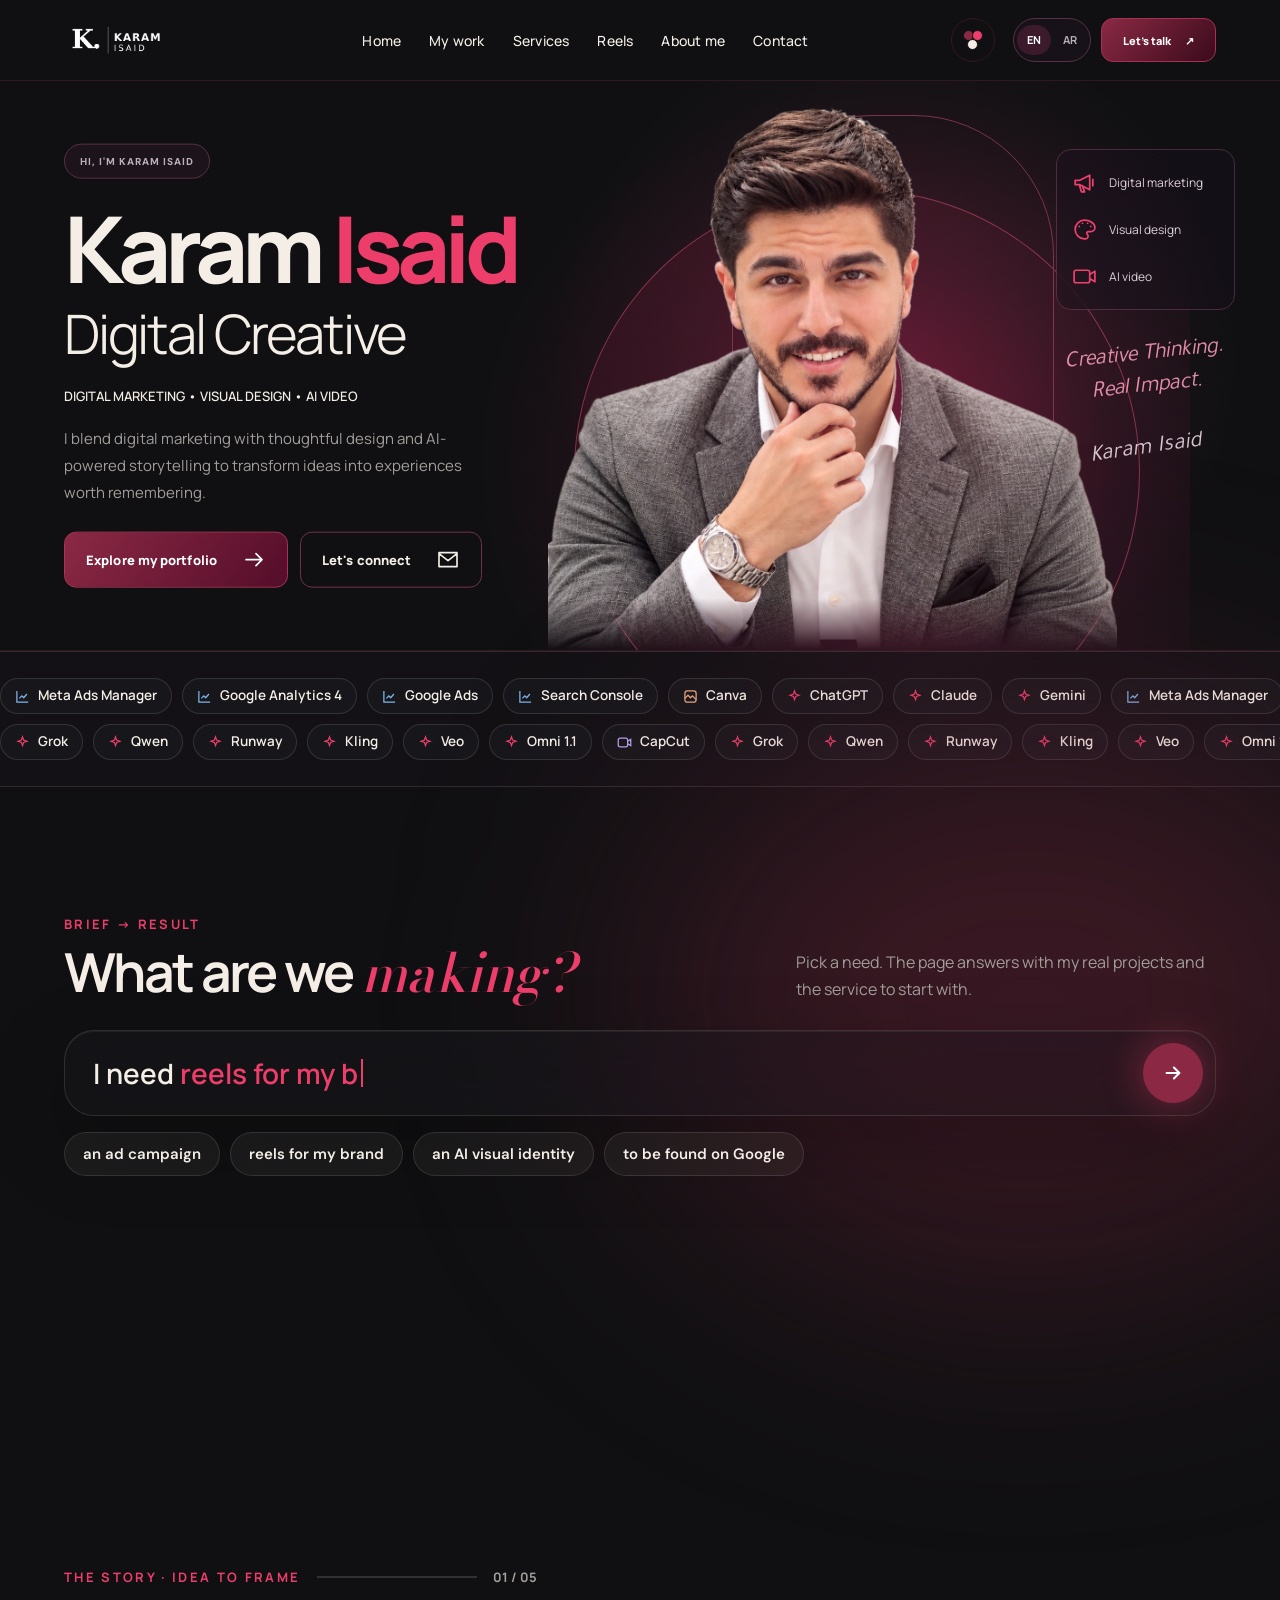
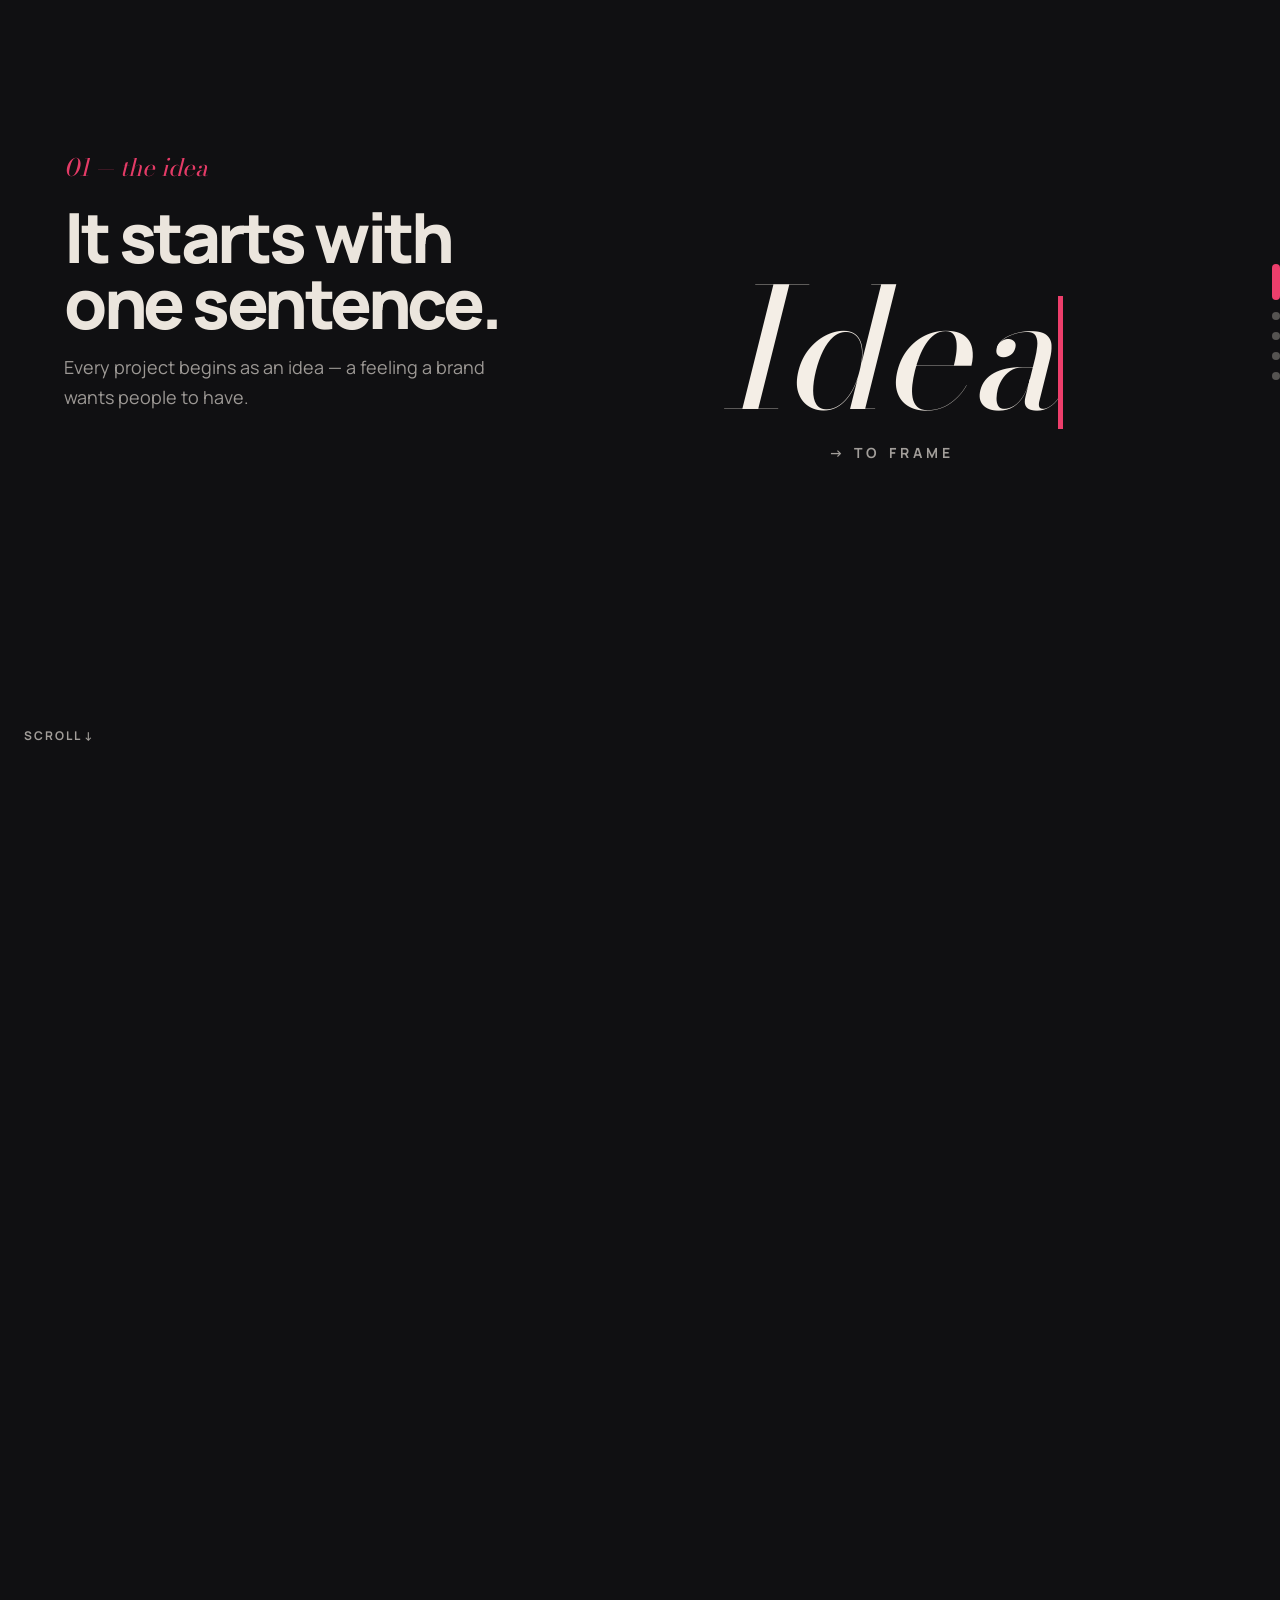
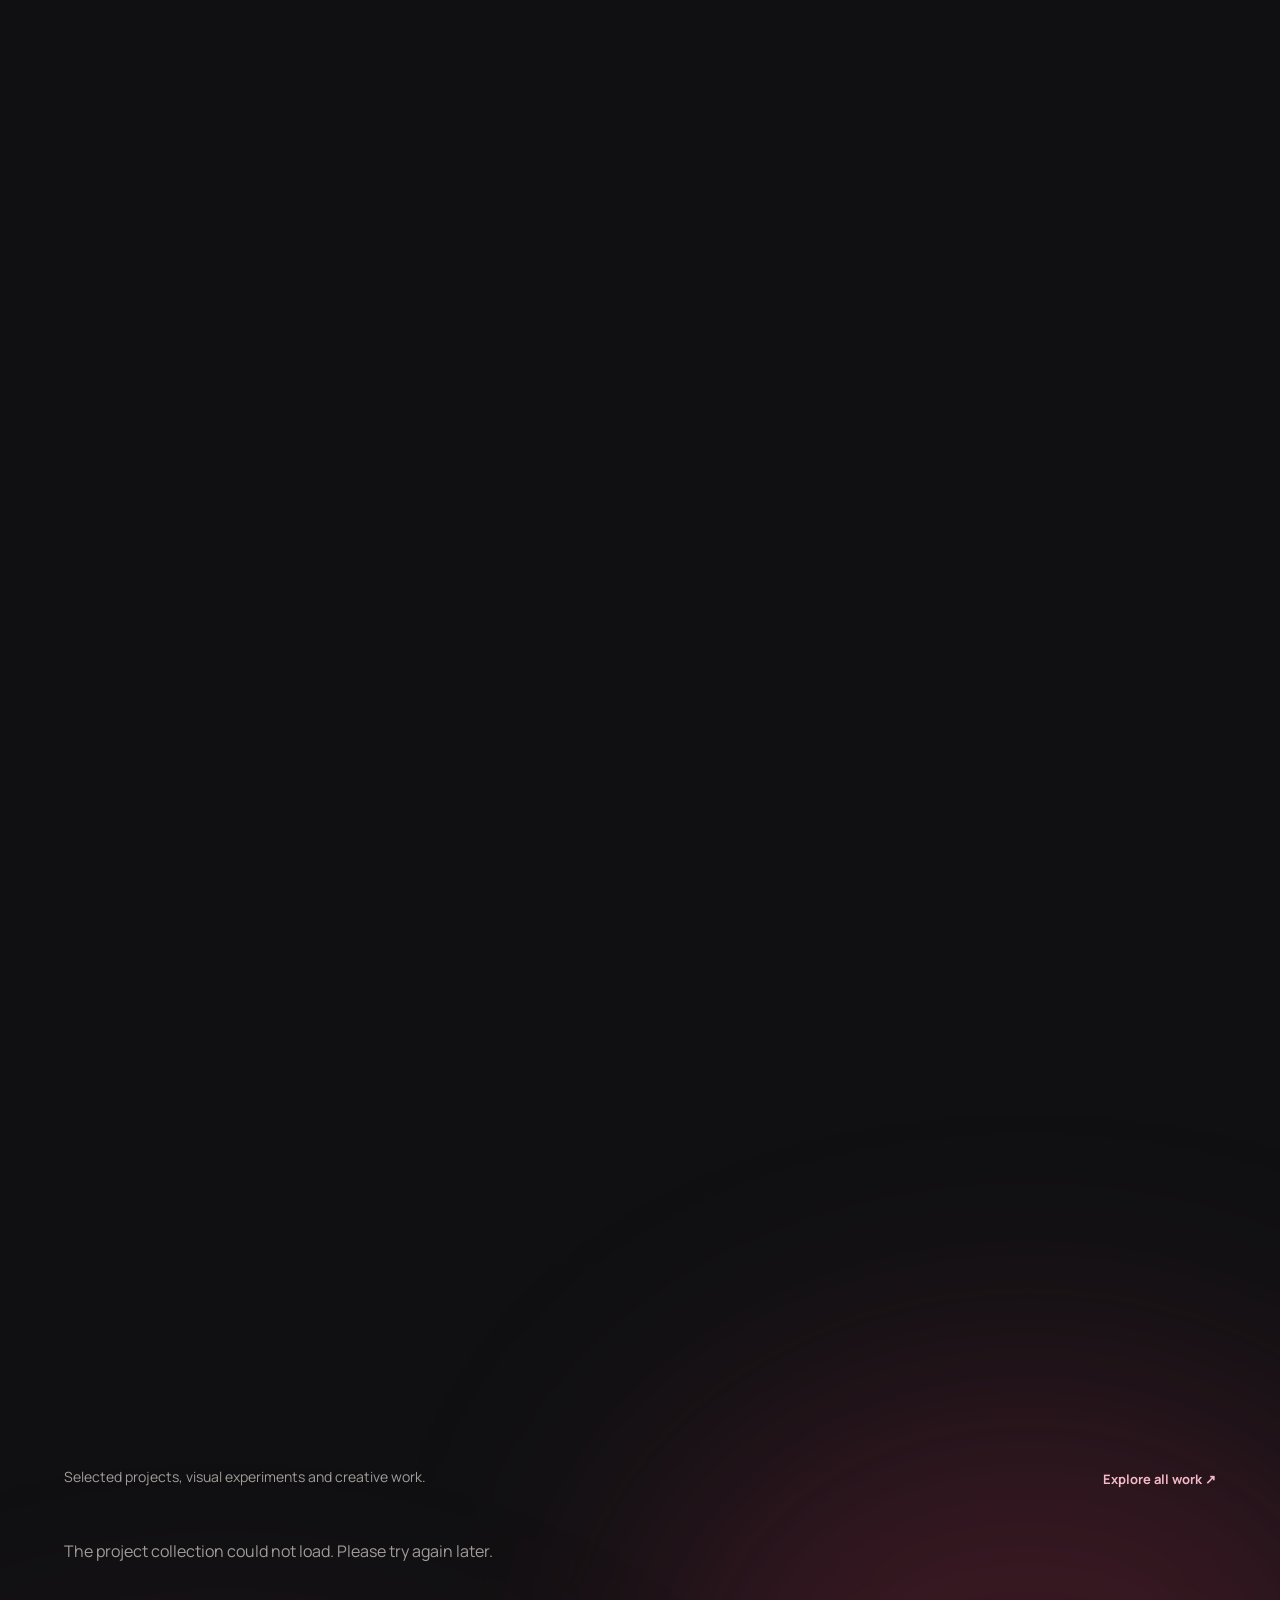
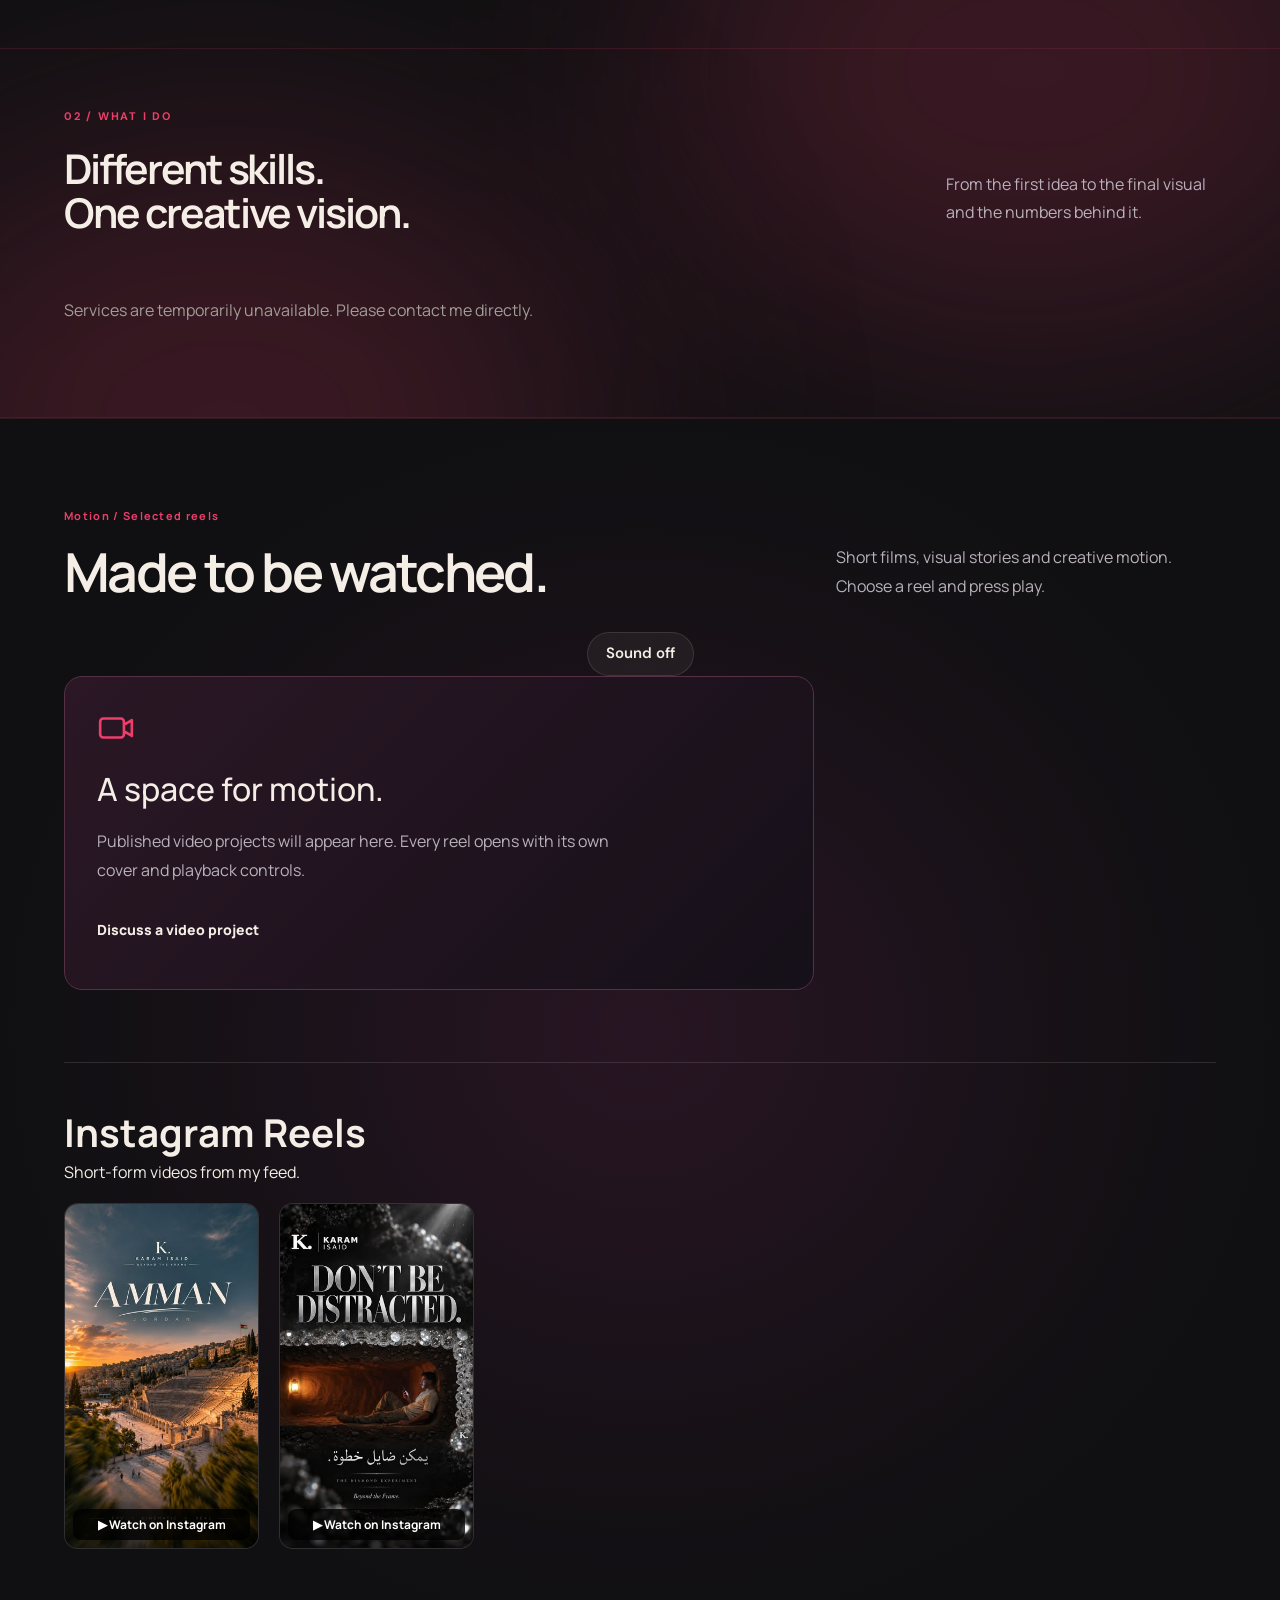
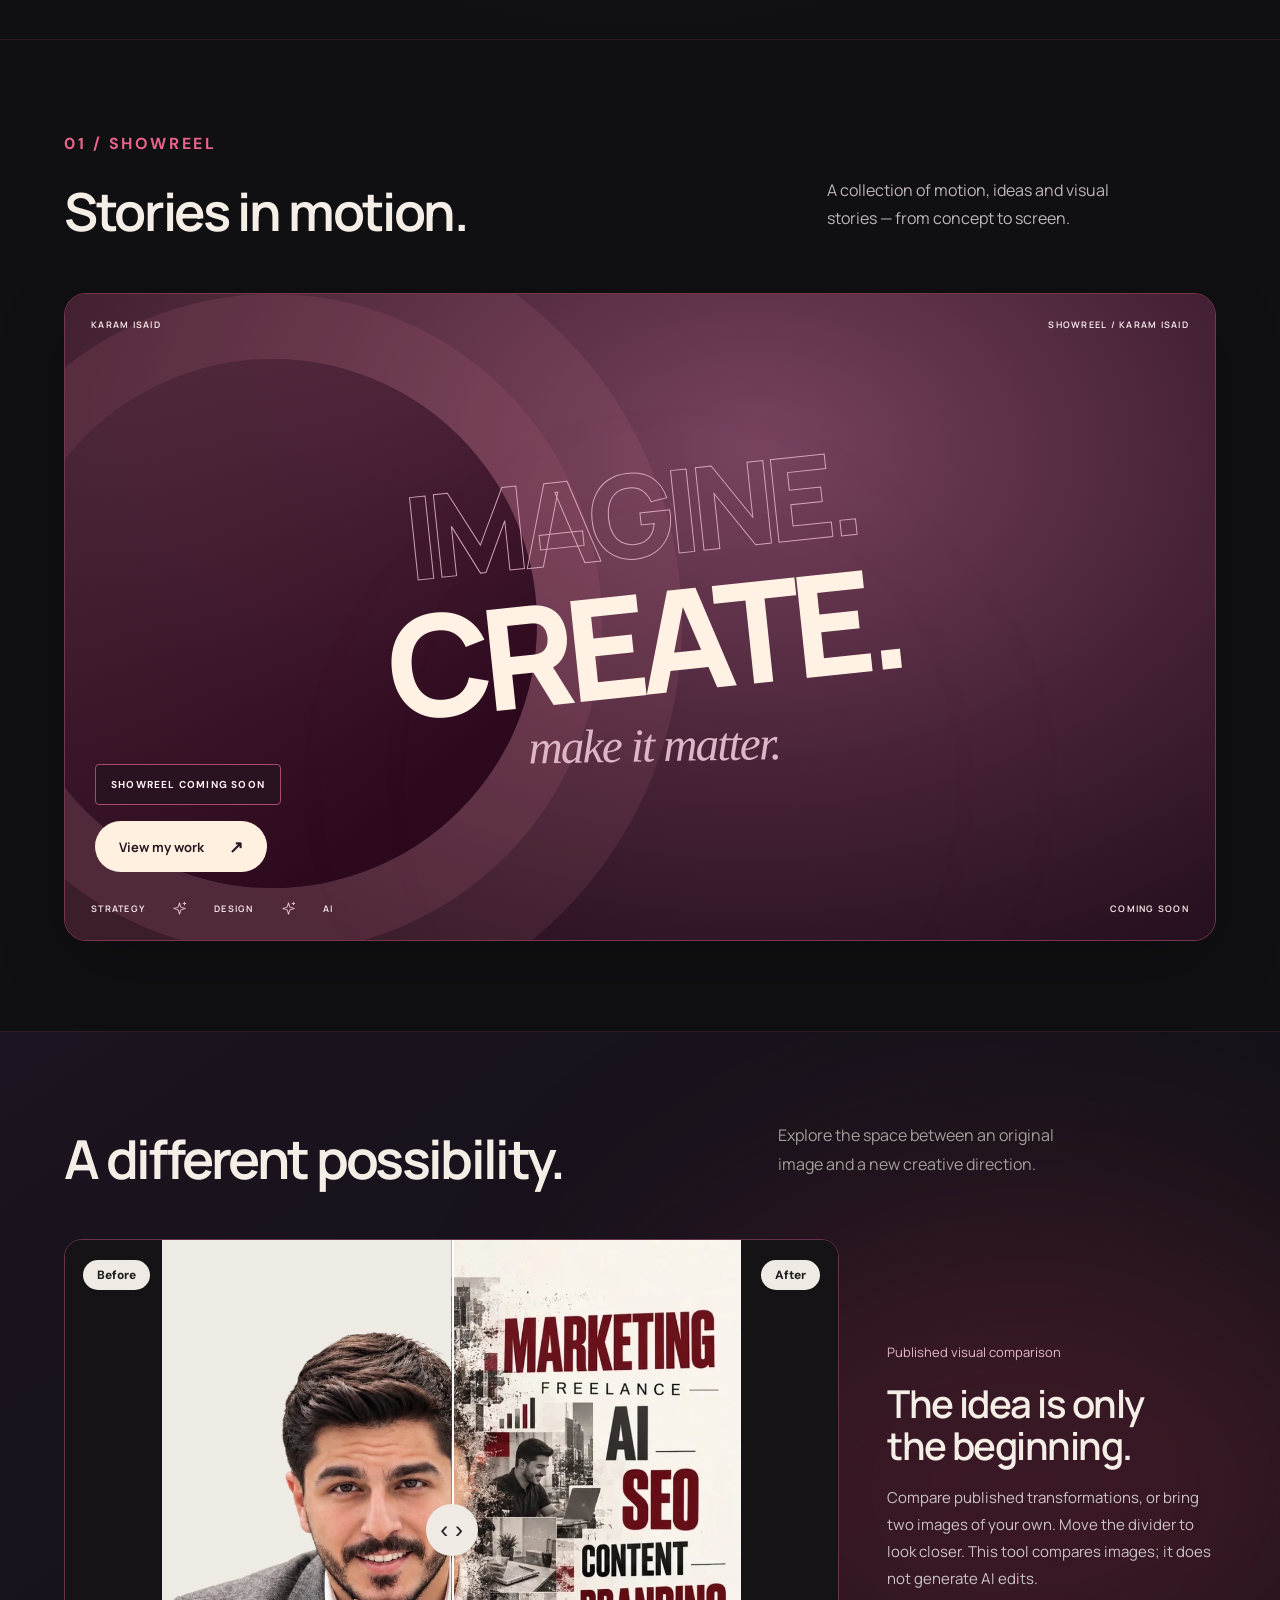
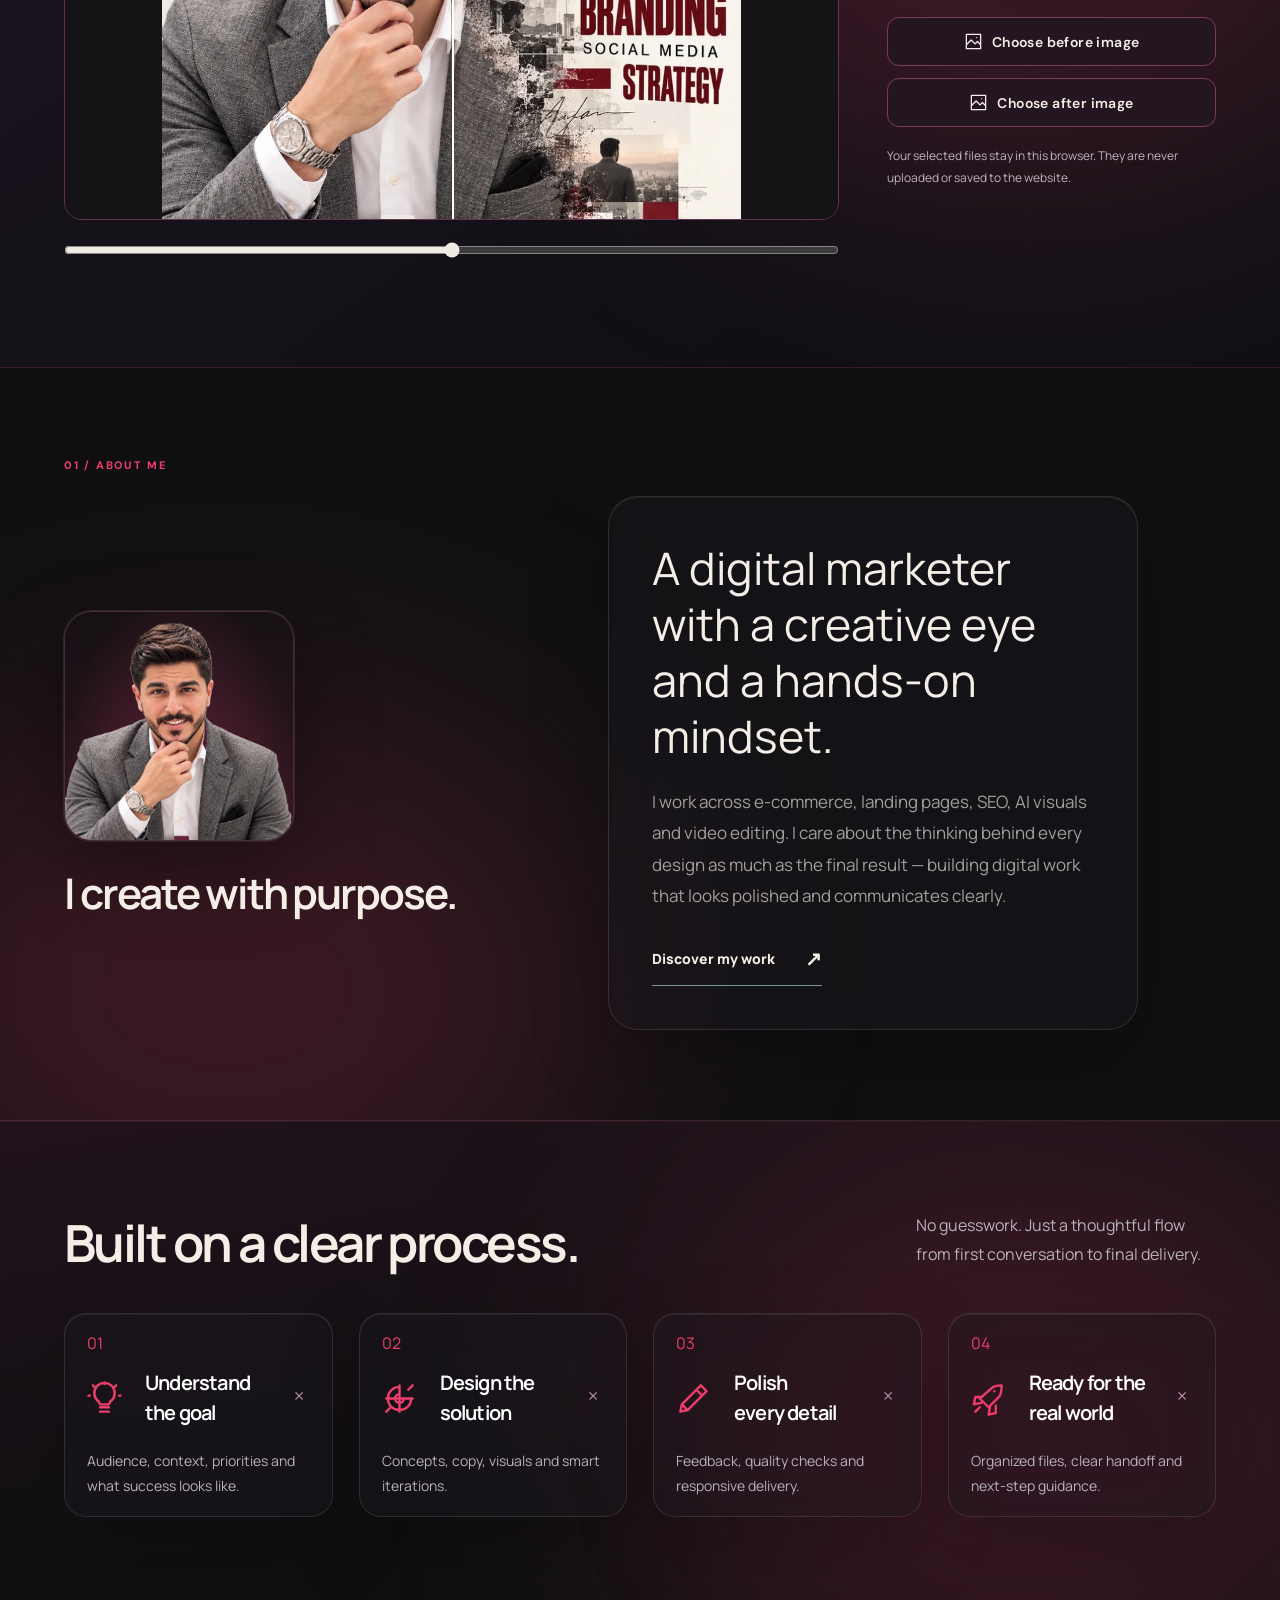
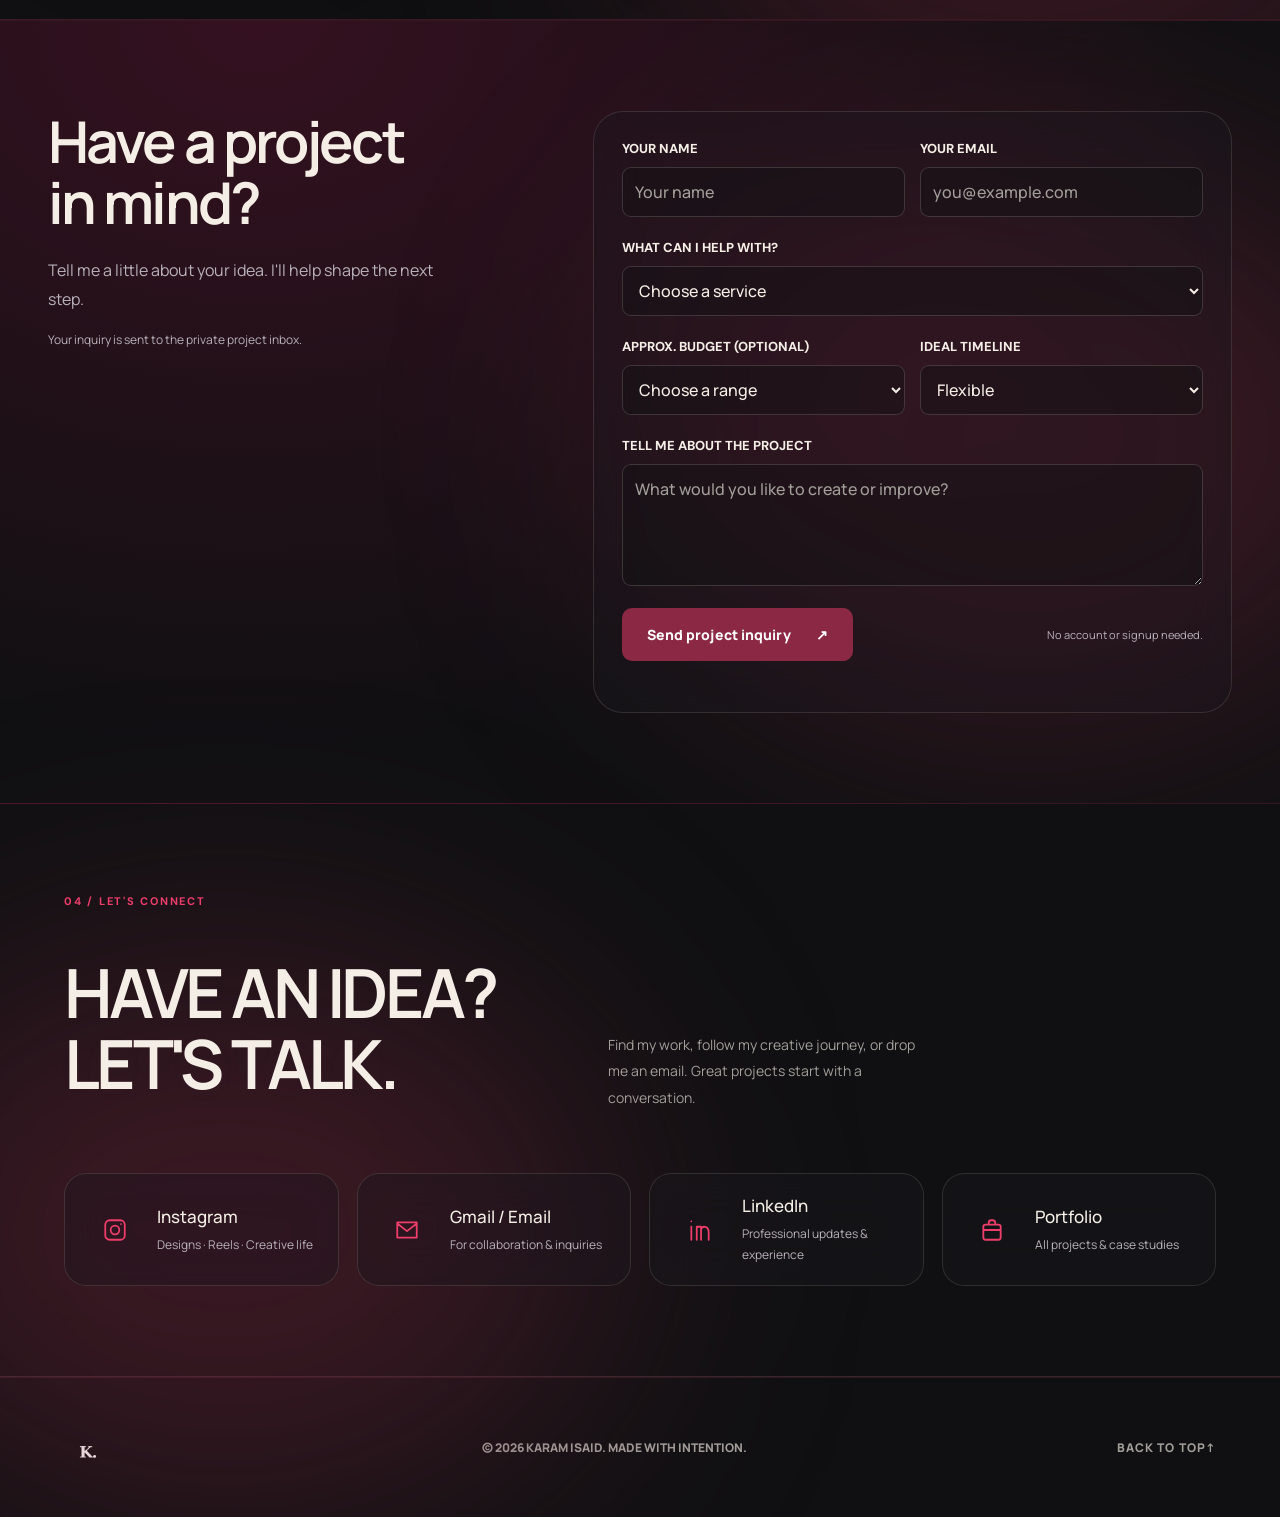
==== commit 4969ad28: "Organize Instagram work and update site metadata" ====
--- a/index.html
+++ b/index.html
@@ -5,6 +5,8 @@
 <meta name="viewport" content="width=device-width, initial-scale=1">
 <meta name="theme-color" content="#0a1017">
 <meta name="description" content="Karam Isaid — independent digital marketer and AI creative. Strategy, AI visuals, short-form video, e-commerce and SEO. Explore work and discuss a project.">
+<link rel="canonical" href="https://karam-isaid-beyond-the-frame.github.io/">
+<meta property="og:url" content="https://karam-isaid-beyond-the-frame.github.io/">
 <meta property="og:title" content="Karam Isaid — Beyond the Frame">
 <meta property="og:site_name" content="Karam Isaid — Beyond the Frame">
 <meta name="application-name" content="Karam Isaid — Beyond the Frame">
@@ -98,7 +100,6 @@
 <div class="divider-strip"><div class="ticker">STRATEGY <span>✳</span> STORYTELLING <span>✳</span> DIGITAL EXPERIENCES <span>✳</span> MARKETING <span>✳</span> AI & EDITING <span>✳</span> STRATEGY <span>✳</span> STORYTELLING <span>✳</span> DIGITAL EXPERIENCES <span>✳</span> MARKETING <span>✳</span> AI & EDITING <span>✳</span></div></div>
 <section class="v6-brief" id="brief-result" aria-labelledby="v6BriefTitle"><div class="shell" data-v6-brief></div></section>
 <section class="v6-story" id="story" aria-labelledby="v6StoryTitle"><div class="v6-story-track"><div class="v6-story-stage shell" data-v6-story></div></div></section>
-<section class="v6-ig" id="instagram-feed" aria-labelledby="v6IgTitle" hidden><div class="shell" data-v6-ig></div></section>
 <section class="v6-clay" id="clay-3d" aria-labelledby="v6ClayTitle"><div class="v6-clay-track"><div class="v6-clay-stage shell" data-v6-clay></div></div></section>
 <section class="v2-section v2-showreel ki-cinematic-showreel" id="showreel" aria-labelledby="reelHeading">
   <div class="shell">
@@ -132,6 +133,7 @@
     <div class="reels-empty"><span class="reels-empty-icon" data-interface-icon="video"></span><h3 data-reels-copy="reelsEmptyTitle">A space for motion.</h3><p data-reels-copy="reelsEmptyBody">Published video projects will appear here. Every reel opens with its own cover and playback controls.</p><a class="text-cta" href="#project-brief" data-reels-copy="reelsEmptyCta">Discuss a video project</a></div>
     <p class="reels-feedback" role="status" aria-live="polite"></p>
     <p class="reels-hint" data-reels-copy="reelsHint" hidden>Swipe or drag to explore. Videos play when you choose.</p>
+    <section class="v6-ig v6-ig--reels" id="instagram-reels" data-v6-ig="reels" aria-labelledby="instagram-reels-title" hidden></section>
   </div>
 </section>
 <section class="section specialties-section" id="expertise"><div class="shell"><div class="section-marker" data-t="servicesMarker">02 / WHAT I DO</div><div class="section-heading reveal"><h2><span data-t="servicesLine1">Different skills.</span><br><span class="soft-text" data-t="servicesLine2">One creative vision.</span></h2><p data-t="servicesBody">From the first idea to the final visual and the numbers behind it.</p></div><div class="specialties">
@@ -170,6 +172,7 @@
   <div class="featured-top reveal"><div><h2 data-t="featuredTitle">Selected work.</h2><p data-t="featuredBody">Explore case studies from real projects and personal creative work.</p></div><a class="text-cta" href="portfolio/index.html#work" data-site-portfolio><span data-t="browseAll">Browse full portfolio</span> ↗</a></div>
   <div class="ki-selected-grid" id="kiSelectedProjects" aria-live="polite"></div>
   <p class="ki-no-work" id="kiNoWork" data-t="noWork">Projects are being curated. Check back soon.</p>
+  <section class="v6-ig" id="instagram-feed" data-v6-ig="posts" aria-labelledby="instagram-feed-title" hidden></section>
 </section>
 <section class="v2-section v2-process" id="process" aria-labelledby="processHeading"><div class="shell">
   <div class="v2-section-heading reveal"><div><p class="v2-eyebrow" data-t="processEyebrow">06 / MY APPROACH</p><h2 id="processHeading" data-t="processTitle">Built on a clear process.</h2></div><p data-t="processText">No guesswork. Just a thoughtful flow from first conversation to final delivery.</p></div>
--- a/refinement.css
+++ b/refinement.css
@@ -77,7 +77,7 @@
 .ki-carousel-empty h3{font-size:30px;margin-top:0;color:var(--text)}
 .ki-carousel-empty p{font-size:16px;color:var(--muted)}
 .ki-carousel-empty a{color:var(--text);background:var(--bg2);border:0;border-radius:4px;min-height:44px}
-.ki-carousel-hint{font-size:13px;color:var(--muted);letter-spacing:0}
+.ki-carousel-hint{font-size:13px;color:var(--text);letter-spacing:0;opacity:1}
 .ki-selected-grid{gap:24px;grid-template-columns:repeat(3,minmax(0,1fr))}
 .ki-work-tile{background:none;border:0;border-radius:0;box-shadow:none}
 .ki-no-work,.cms-empty,.cms-content-status{font-size:16px;color:var(--muted);line-height:1.8;padding-block:16px;grid-column:1/-1}
--- a/studio-v6.css
+++ b/studio-v6.css
@@ -253,14 +253,22 @@
 @media(max-width:760px){.v6-pdf-card{grid-template-columns:1fr}}
 
 /* ---------- live Instagram feed ---------- */
-.v6-ig{position:relative;padding:clamp(70px,9vw,120px) 0}
-.v6-ig.v6-empty{display:none!important}
-.v6-ig-rail{display:grid;grid-auto-flow:column;grid-auto-columns:minmax(200px,1fr);gap:14px;overflow-x:auto;scroll-snap-type:x mandatory;padding-bottom:10px;scrollbar-width:thin}
-.v6-ig-item{position:relative;display:block;aspect-ratio:4/5;border-radius:22px;overflow:hidden;scroll-snap-align:start;border:1px solid var(--v6-border);background:rgba(var(--v6-surface-rgb),.6)}
+.v6-ig{margin-block-start:clamp(32px,6vw,72px);padding-block-start:clamp(24px,4vw,48px);border-block-start:1px solid var(--v6-border);scroll-margin-top:96px}
+.v6-ig[hidden]{display:none!important}
+.v6-ig-heading{margin-block-end:20px;text-align:start}
+.v6-ig-heading h3{margin:0;font-size:clamp(24px,3vw,40px);line-height:1.15}
+.v6-ig-heading p{margin-block:6px 0;color:var(--text)}
+.v6-ig-rail{display:grid;grid-template-columns:repeat(4,minmax(0,1fr));gap:clamp(10px,2vw,20px)}
+.v6-ig--reels .v6-ig-rail{grid-template-columns:repeat(auto-fill,minmax(min(100%,160px),1fr));max-width:840px}
+.v6-ig-item{position:relative;display:block;aspect-ratio:4/5;border-radius:14px;overflow:hidden;border:1px solid var(--v6-border);background:rgba(var(--v6-surface-rgb),.6)}
+.v6-ig--reels .v6-ig-item{aspect-ratio:9/16}
 .v6-ig-item img{width:100%;height:100%;object-fit:cover;display:block;transition:transform .8s cubic-bezier(.2,.7,.2,1)}
 .v6-ig-item:hover img{transform:scale(1.06)}
-.v6-ig-badge{position:absolute;inset-inline-start:12px;top:12px;padding:6px 10px;border-radius:999px;background:rgba(0,0,0,.55);color:#fff;font-size:12px;font-weight:700}
+.v6-ig-item:focus-visible{outline:2px solid var(--text);outline-offset:3px}
+.v6-ig-badge{position:absolute;inset-inline:8px;inset-block-end:8px;padding:7px 8px;border-radius:8px;background:rgba(0,0,0,.78);color:#fff;font-size:12px;font-weight:700;text-align:center}
 .v6-ig-cta{display:inline-flex;margin-top:22px;text-decoration:none}
+@media(max-width:700px){.v6-ig-rail,.v6-ig--reels .v6-ig-rail{grid-template-columns:repeat(2,minmax(0,1fr))}}
+@media(prefers-reduced-motion:reduce){.v6-ig-item img{transition:none}.v6-ig-item:hover img{transform:none}}
 
 /* ---------- scroll motion (removed from each element once it has played) ---------- */
 .v6-motion .v6-rv{transition:opacity .9s cubic-bezier(.2,.7,.2,1),transform 1s cubic-bezier(.2,.7,.2,1),clip-path 1.1s cubic-bezier(.2,.7,.2,1)!important;transition-delay:calc(var(--i,0) * 90ms)!important}
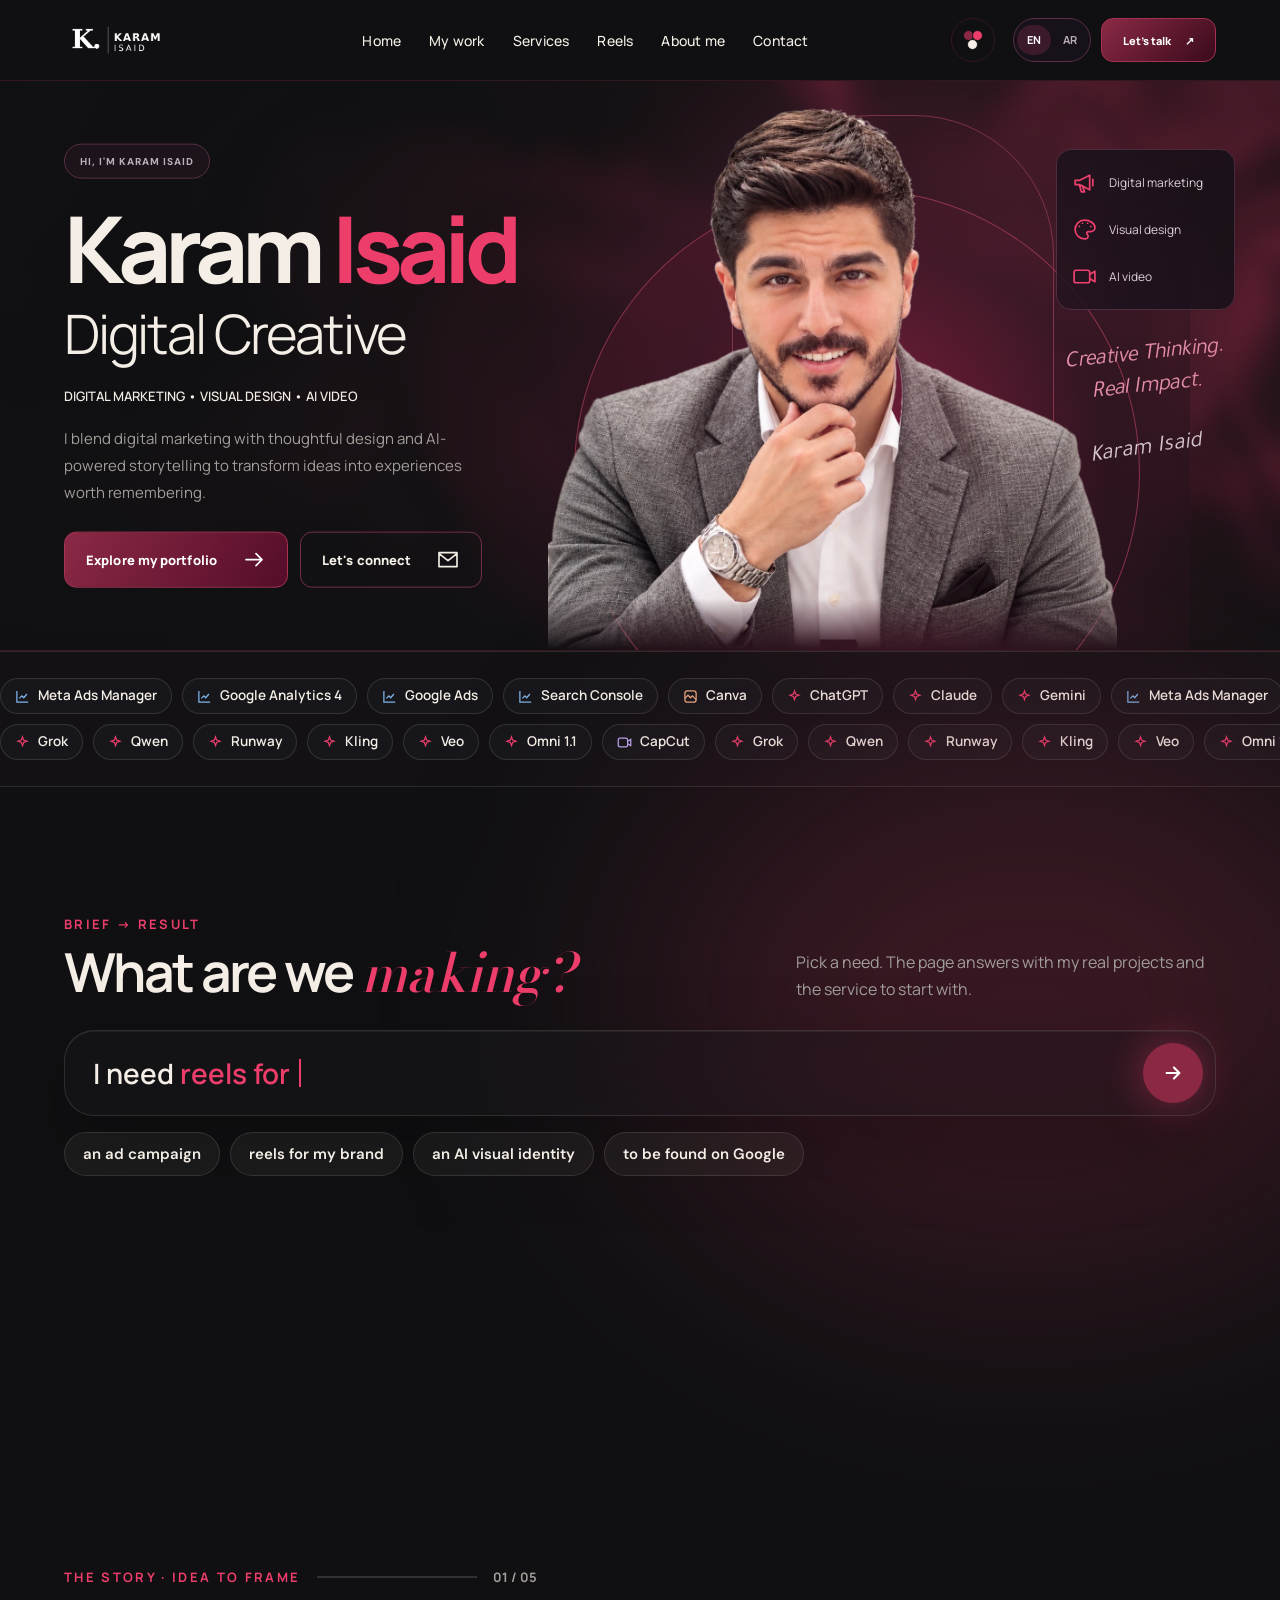
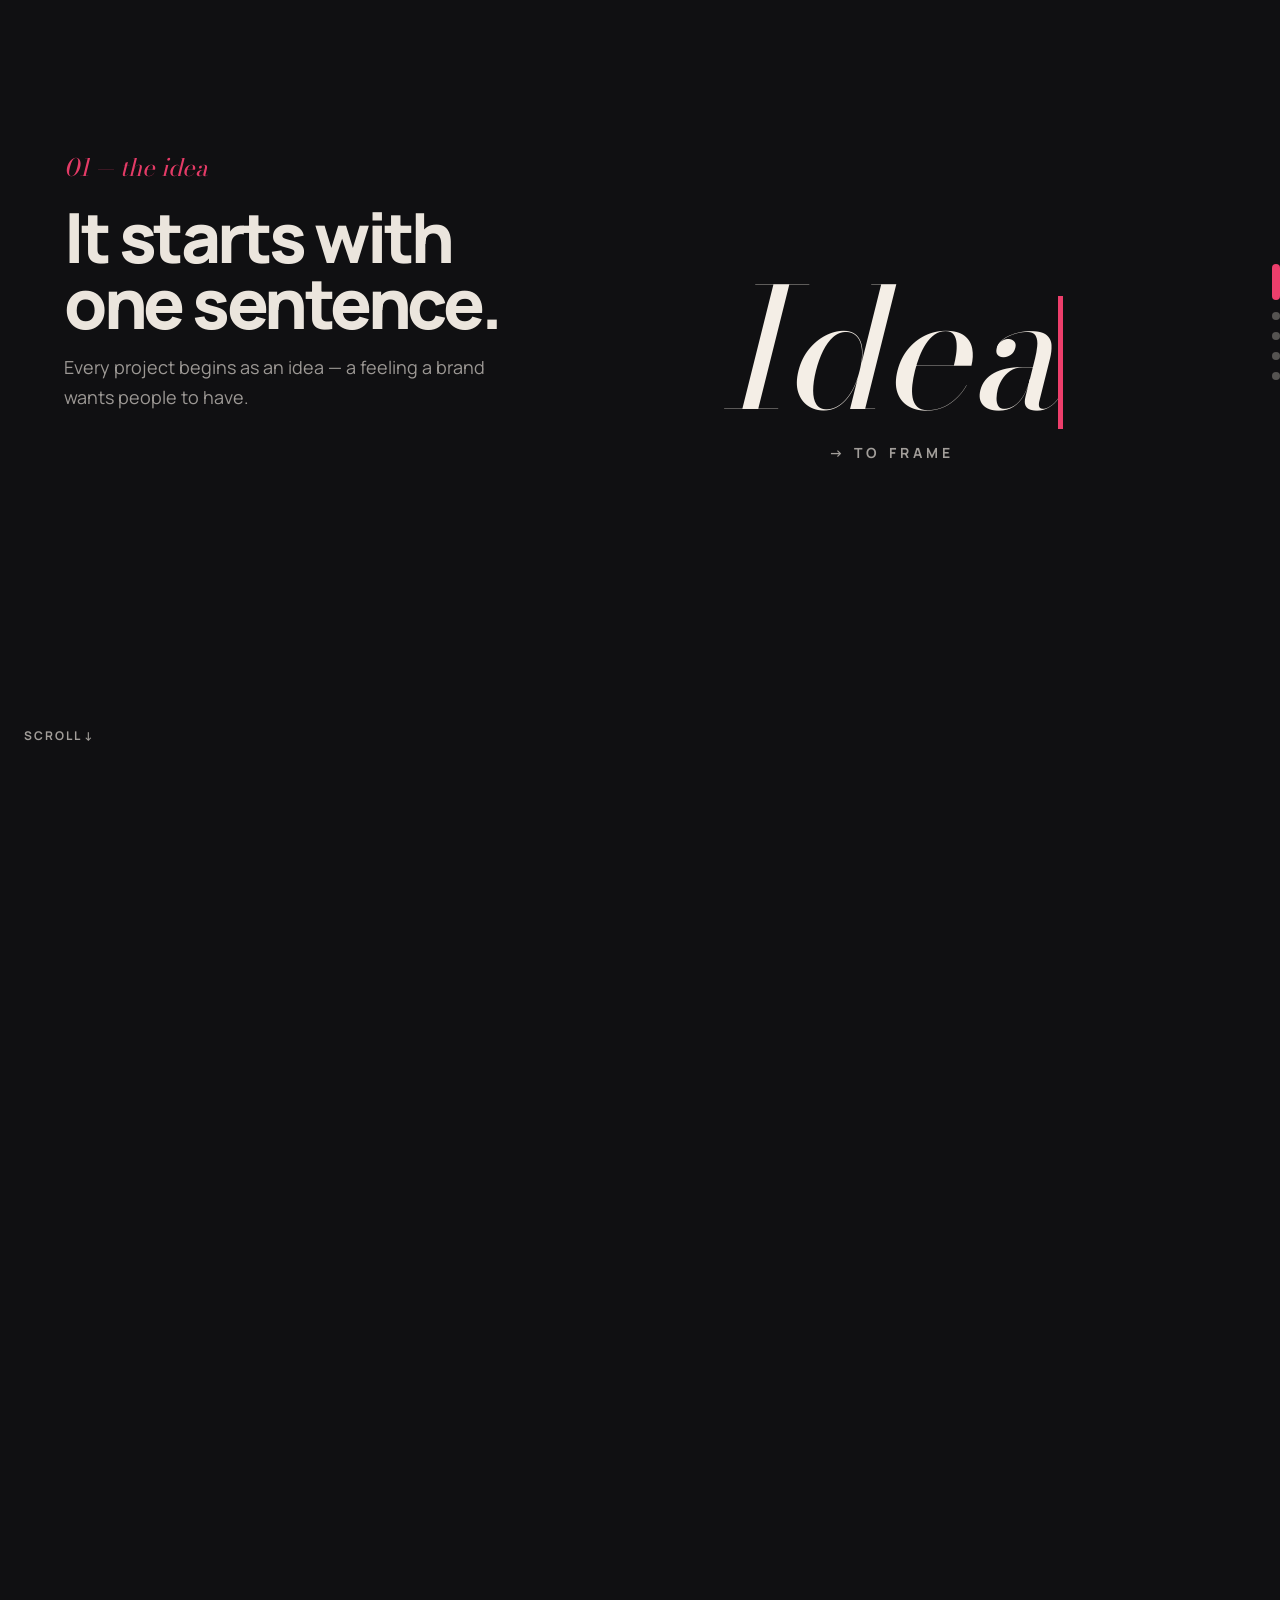
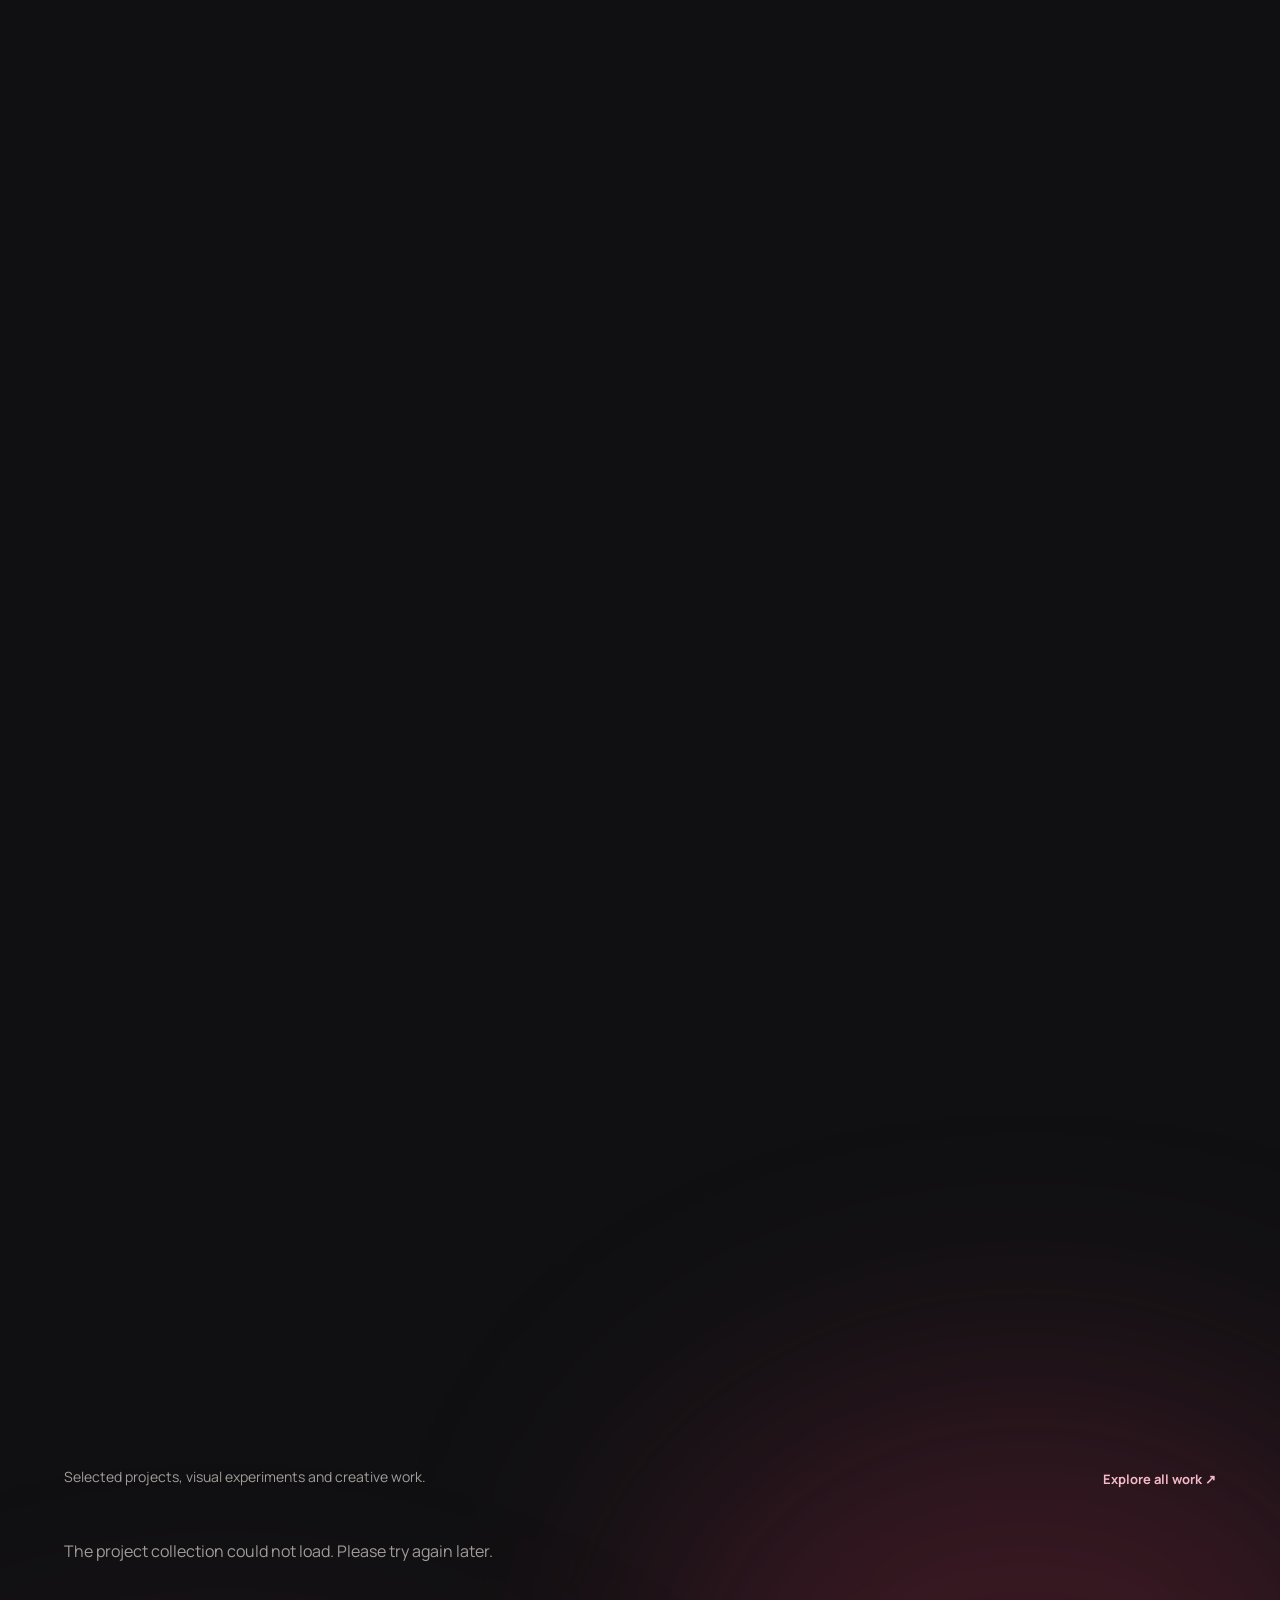
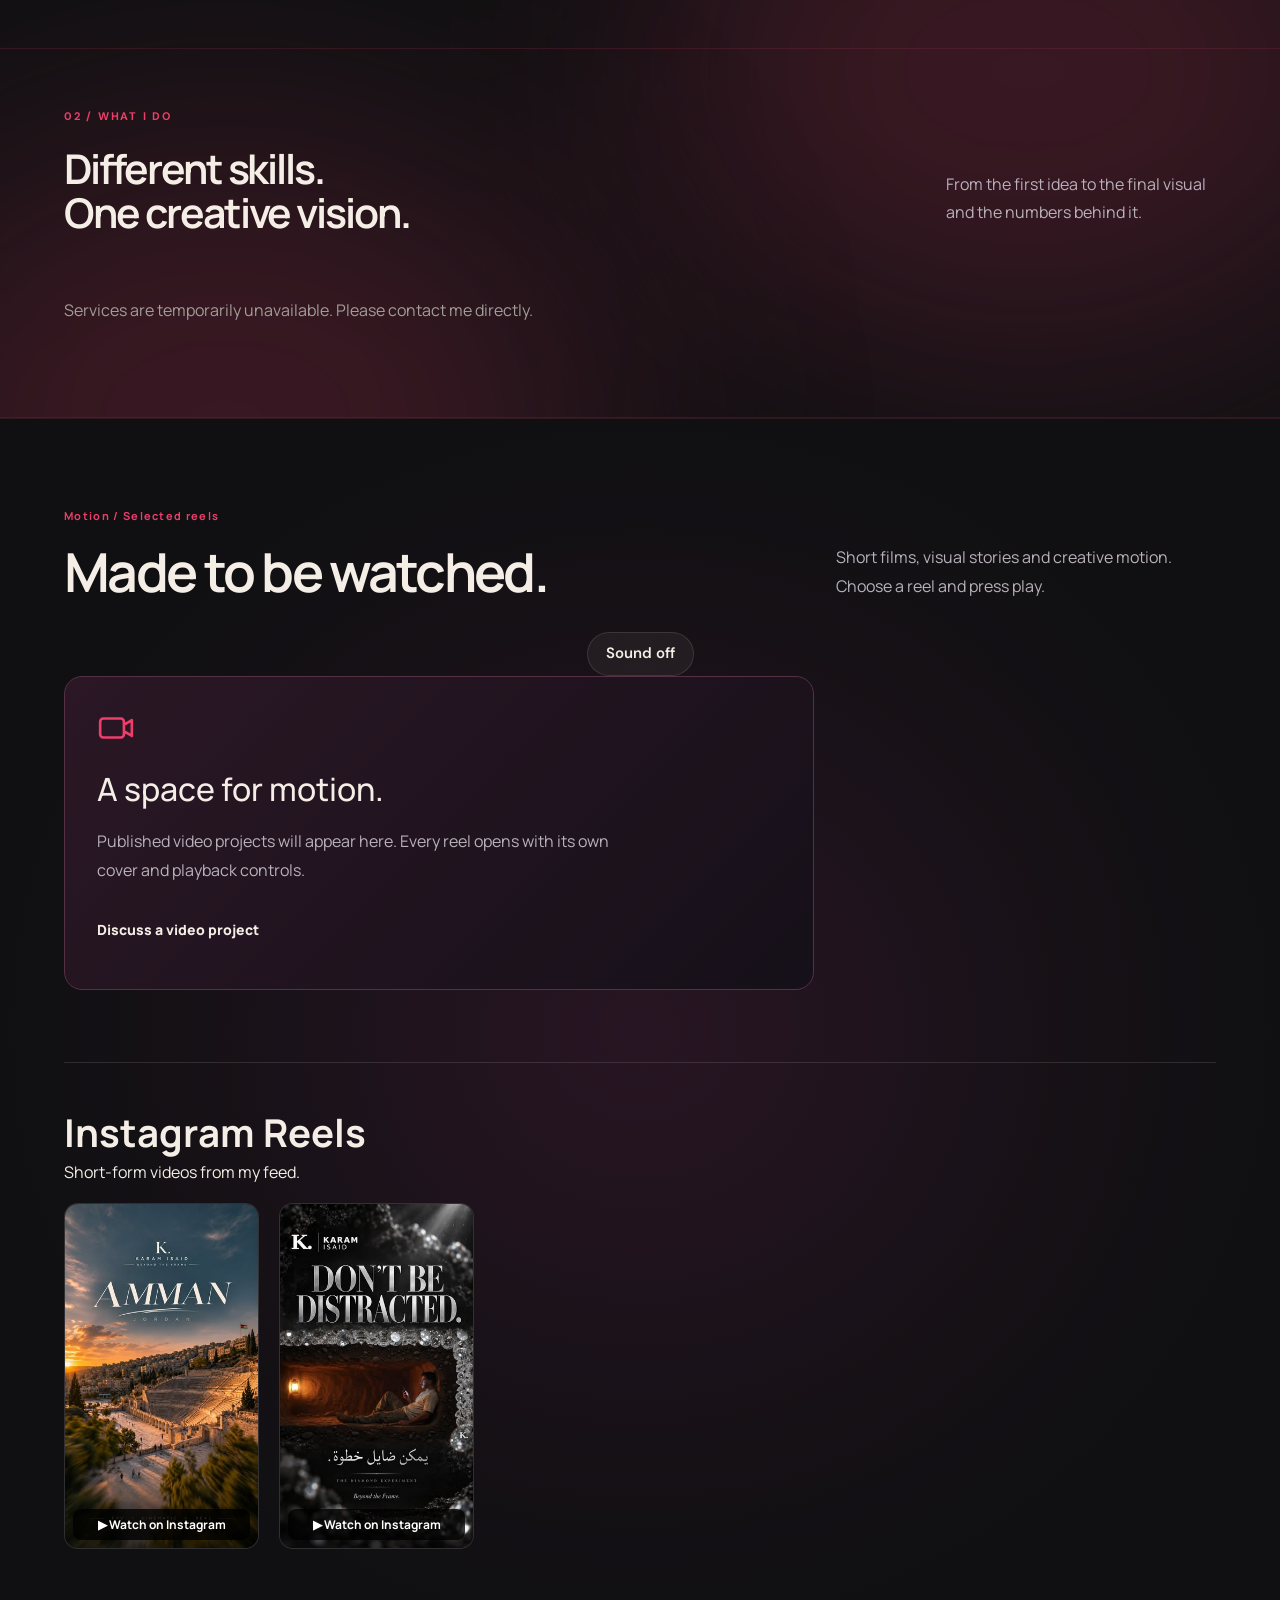
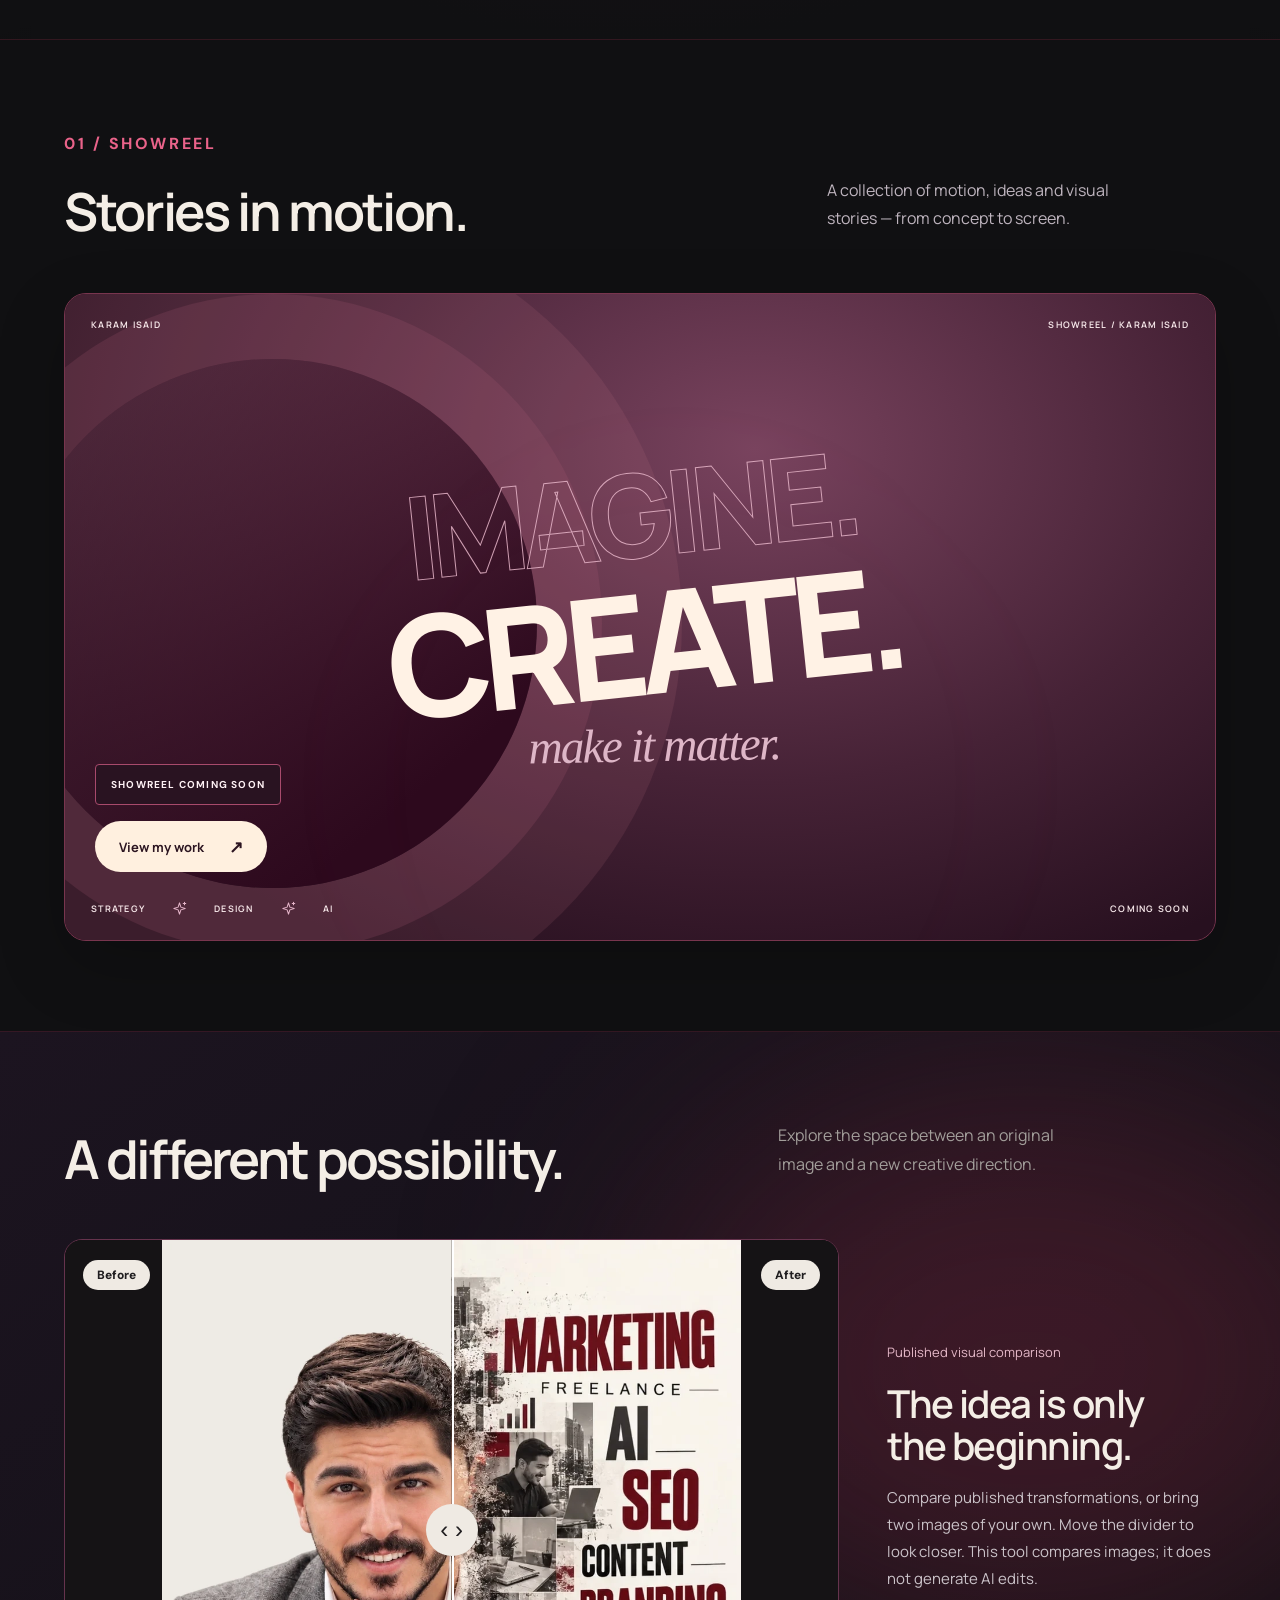
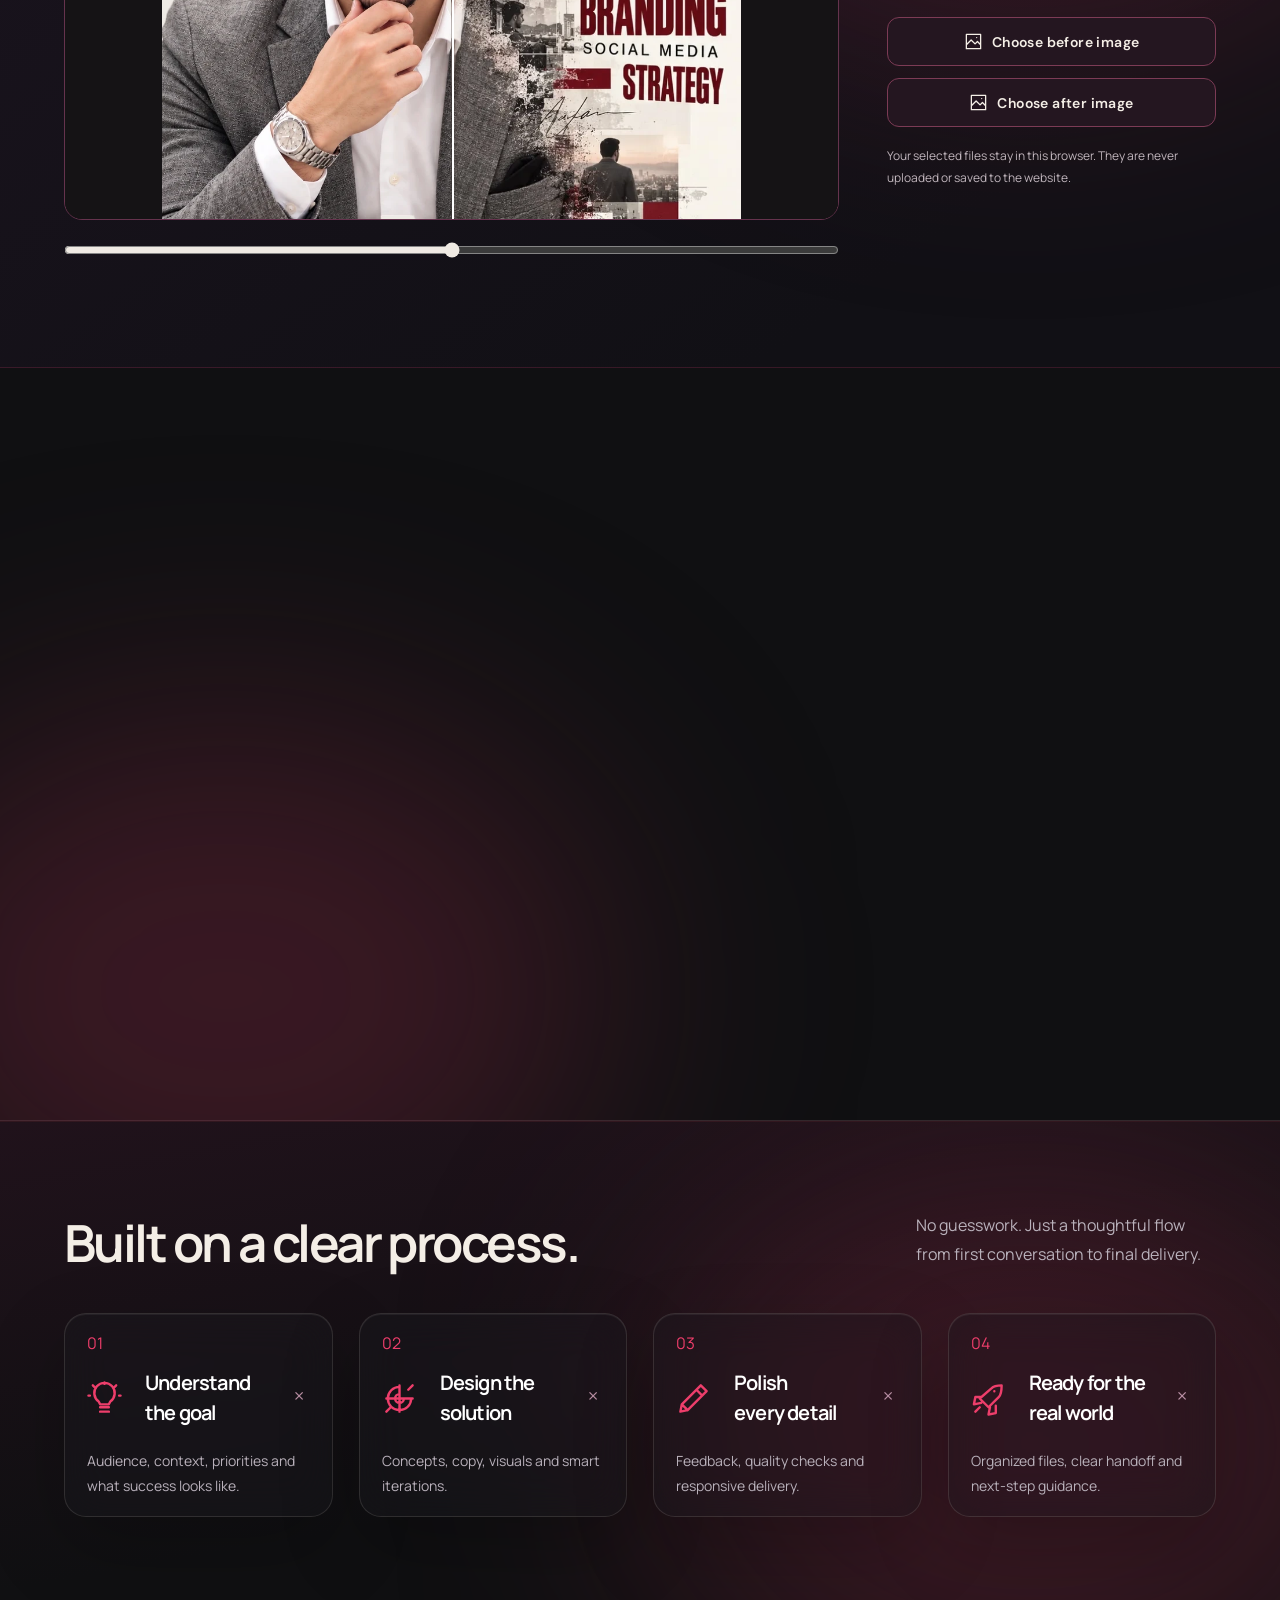
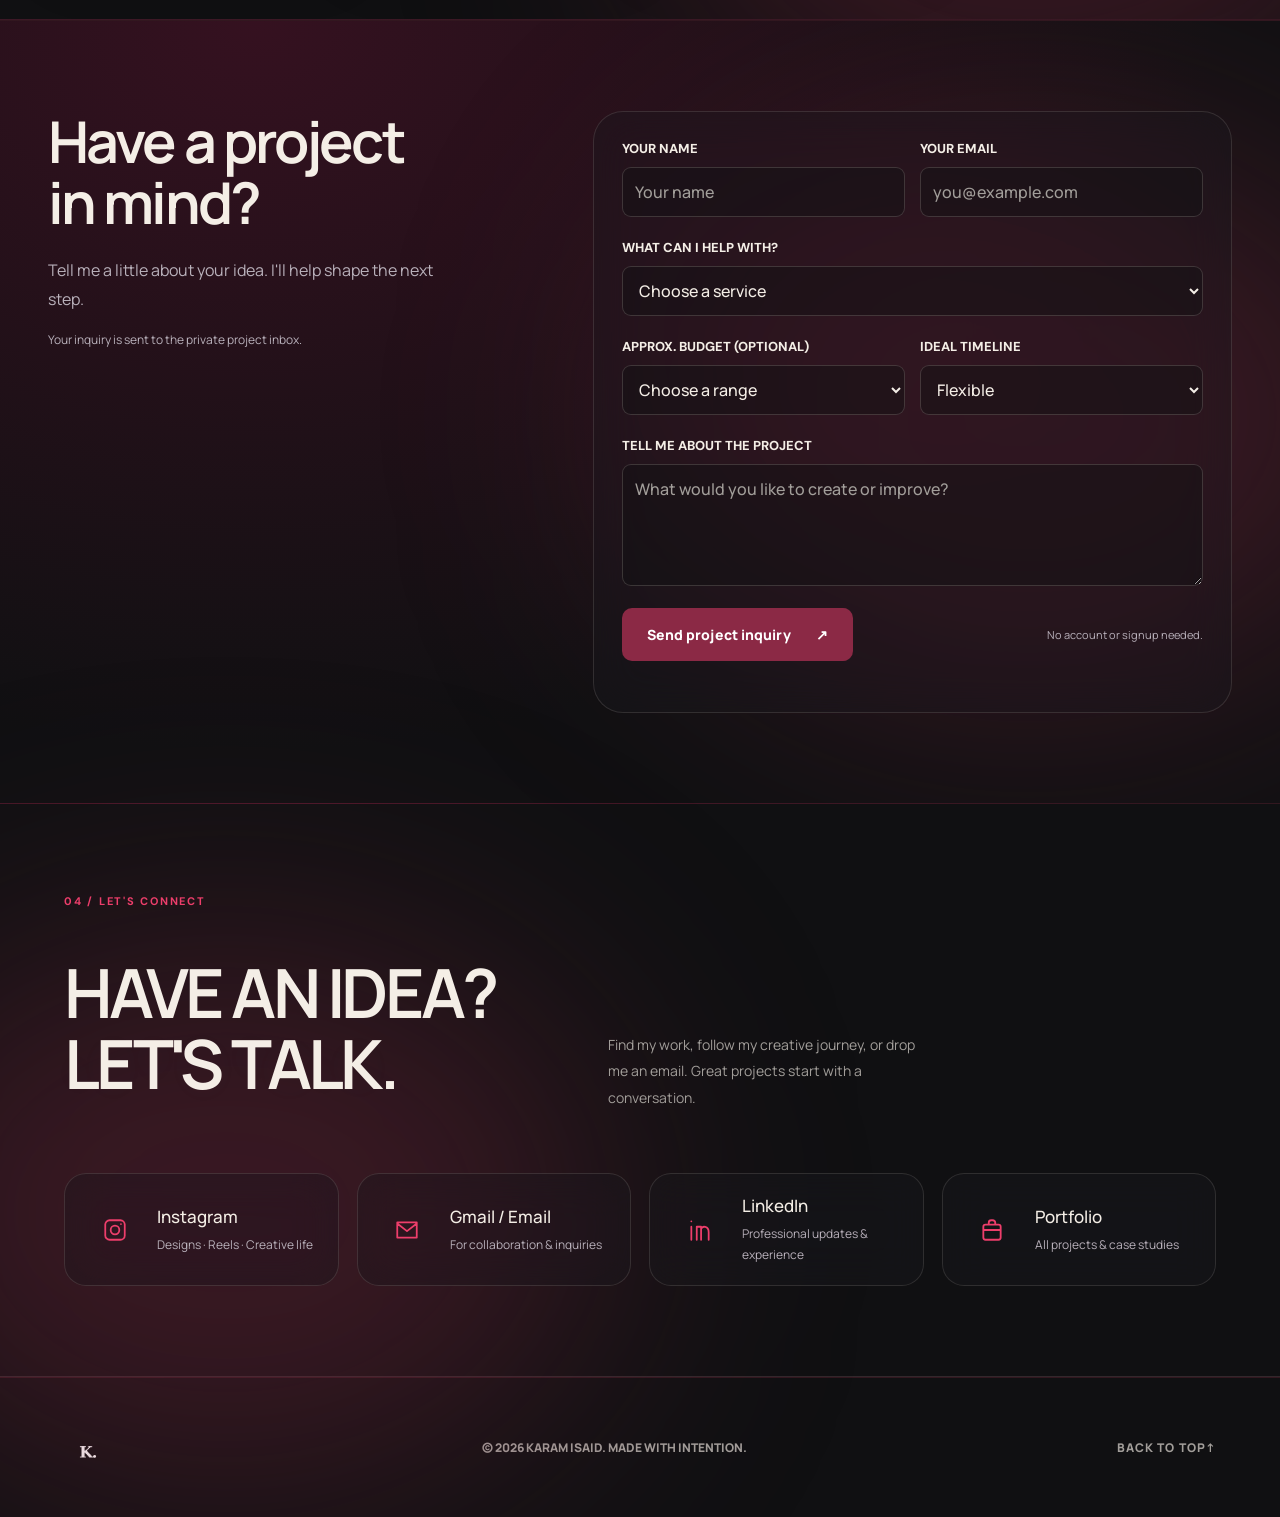
==== commit 9ad31344: "Refresh cached project media script on page load" ====
--- a/index.html
+++ b/index.html
@@ -31,7 +31,7 @@
 <link rel="stylesheet" href="v4.5-quality.css">
 <script defer src="config.js"></script>
 <script defer src="supabase-config.js"></script>
-<script defer src="cms-core.js"></script>
+<script defer src="cms-core.js?v=20261112-media"></script>
 <script defer src="cms-public.js"></script>
 <script defer src="cms-sections-public.js"></script>
 <script defer src="home.js"></script>
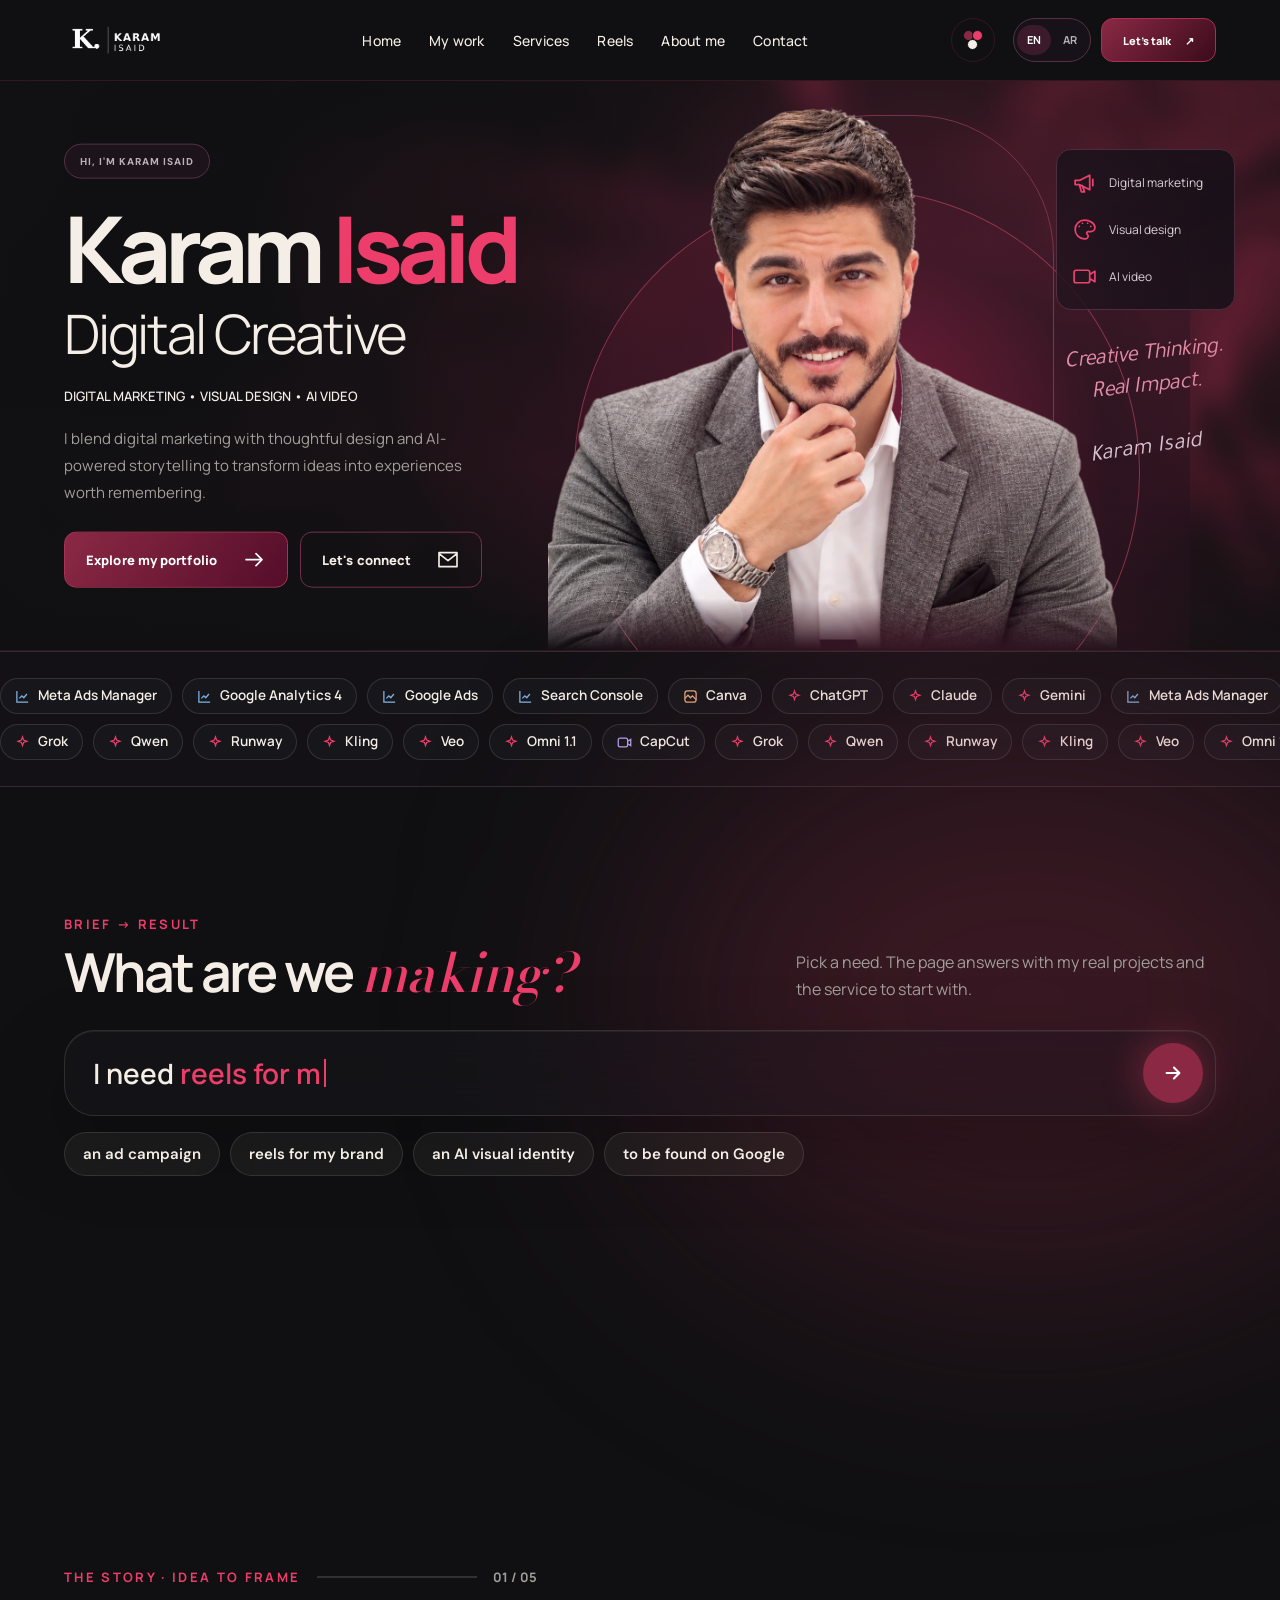
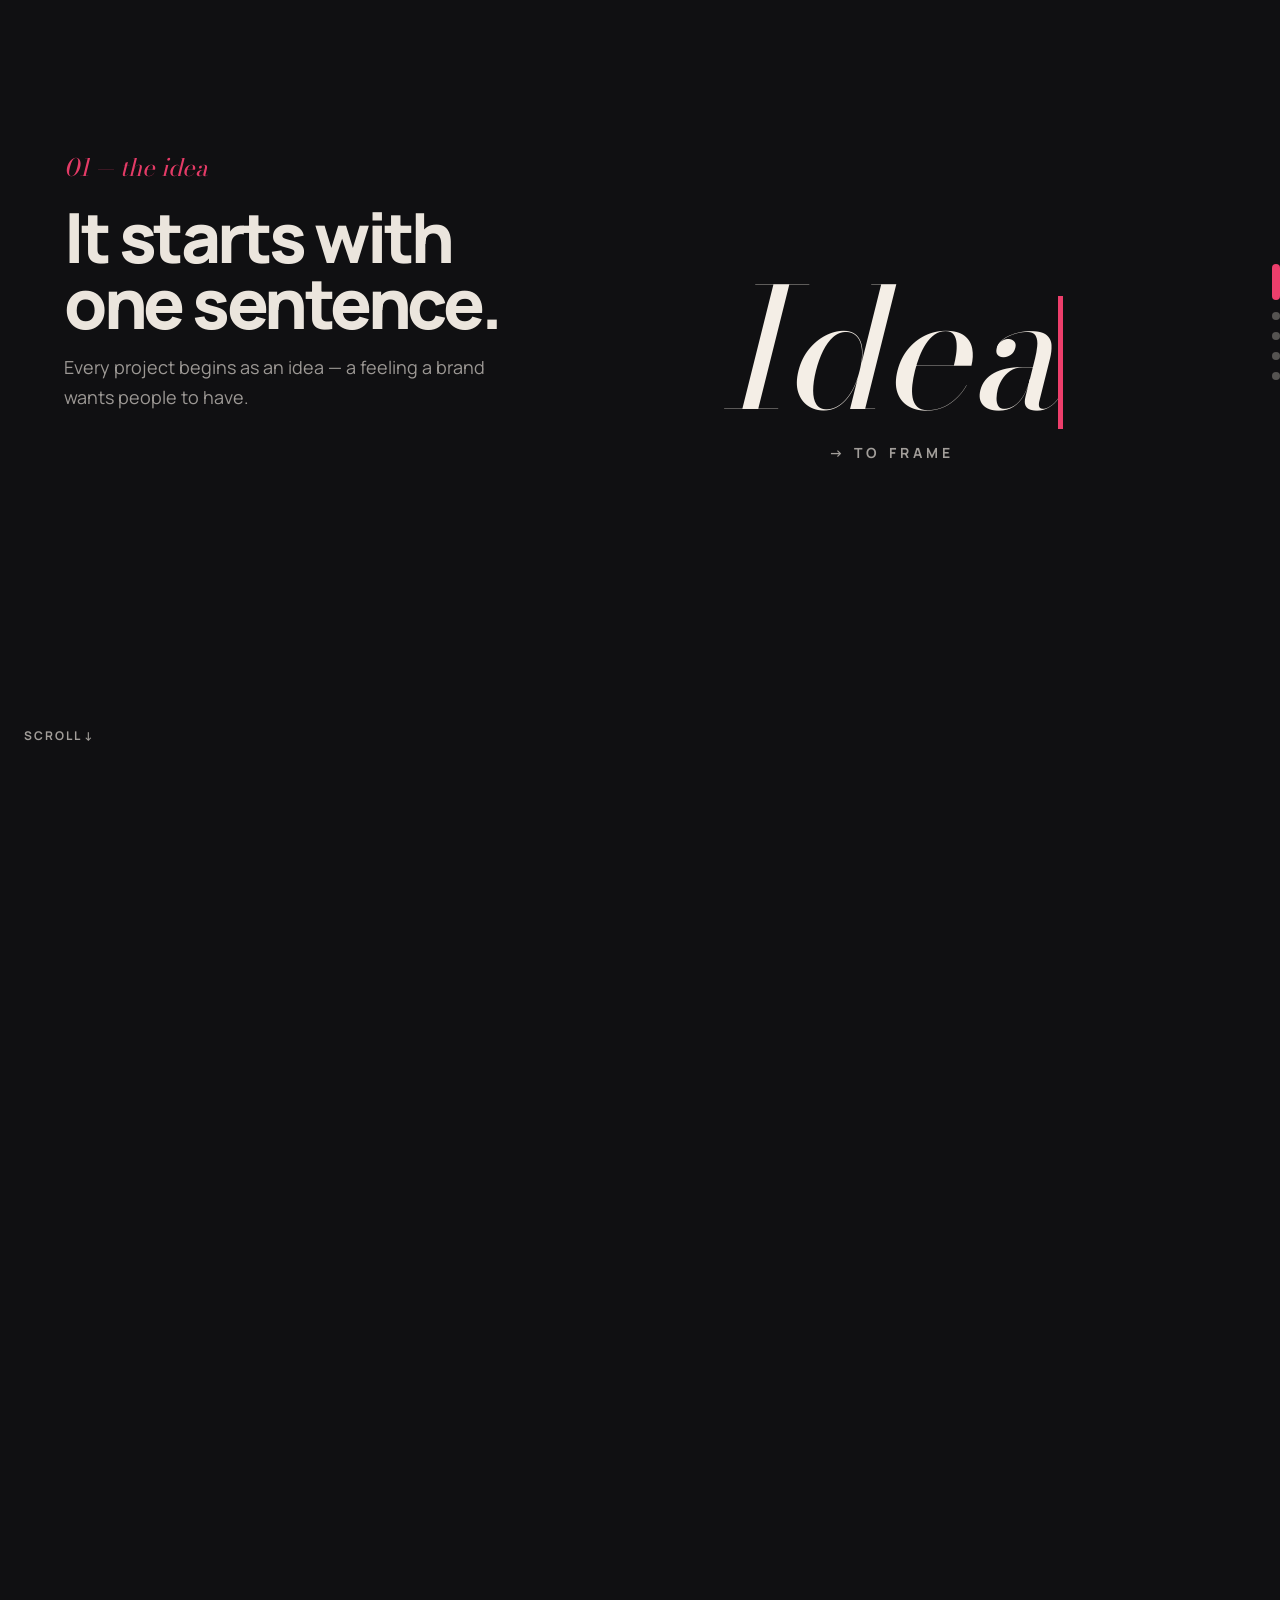
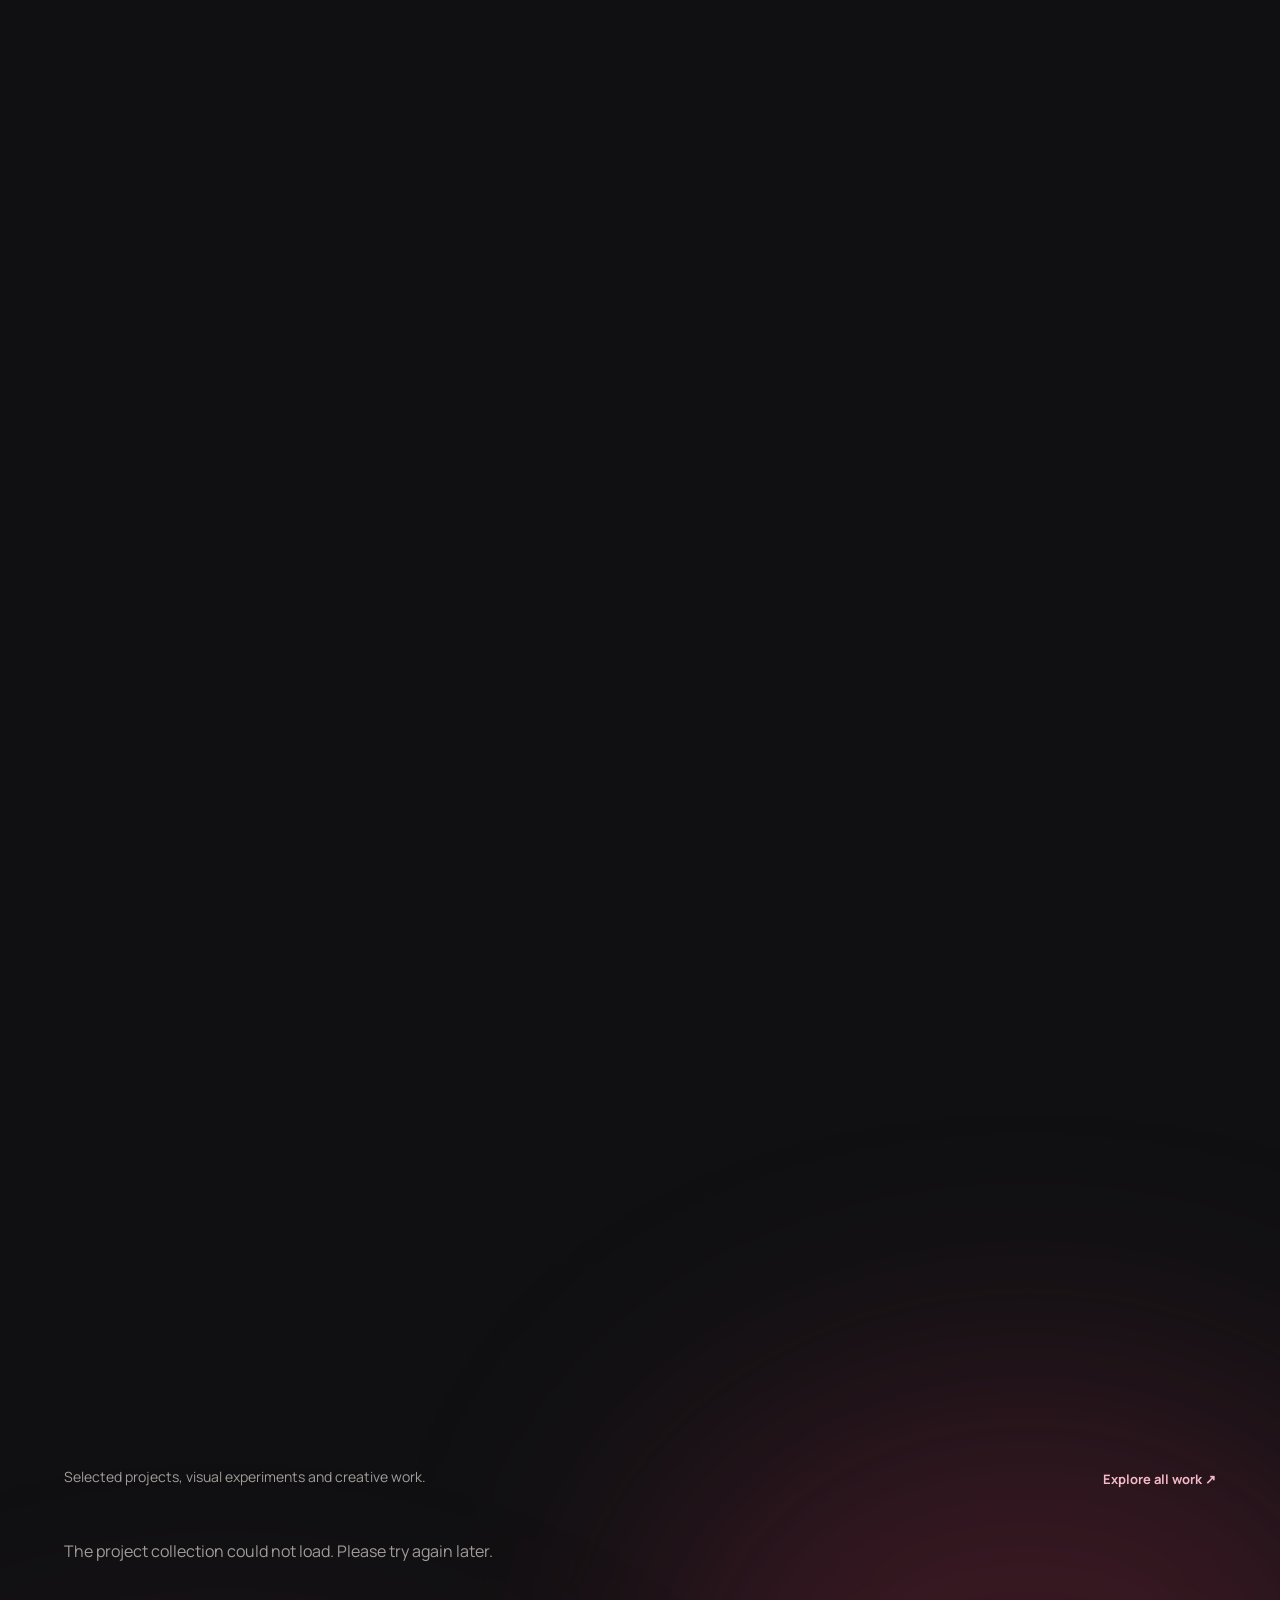
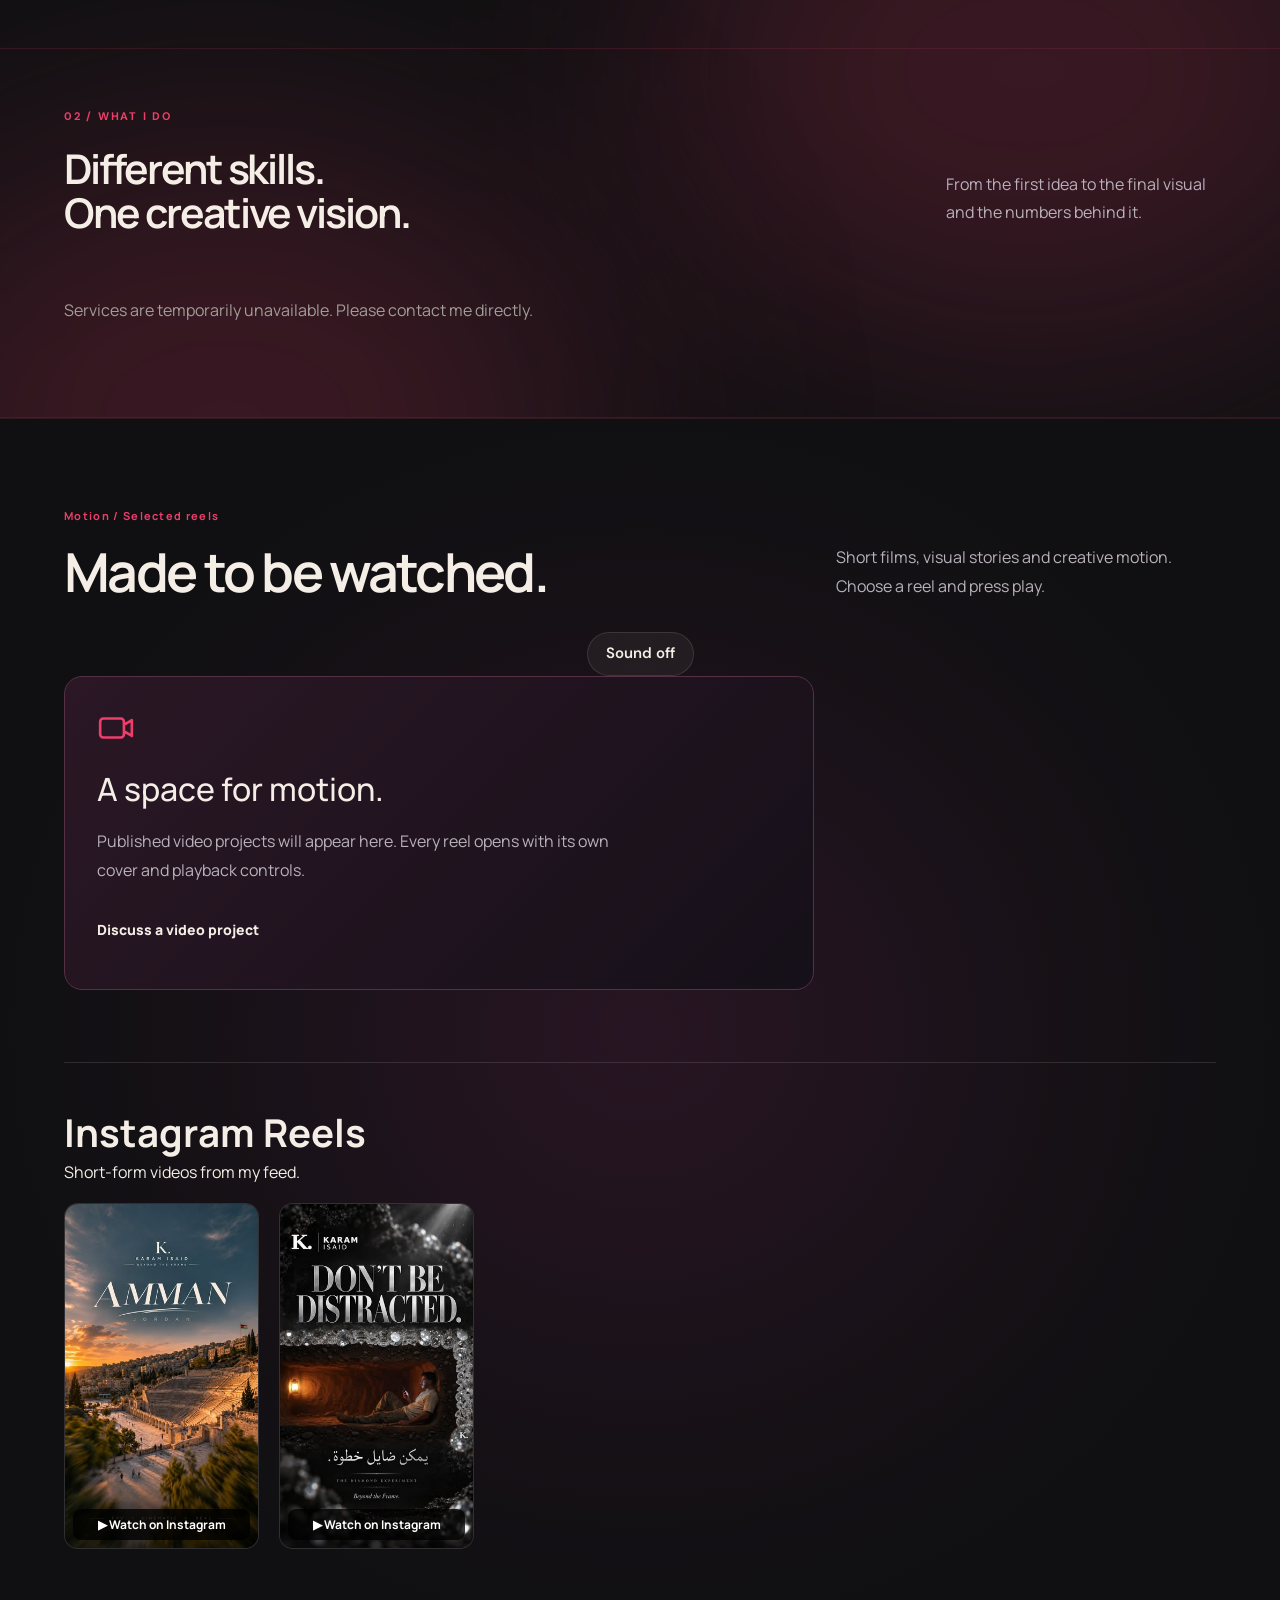
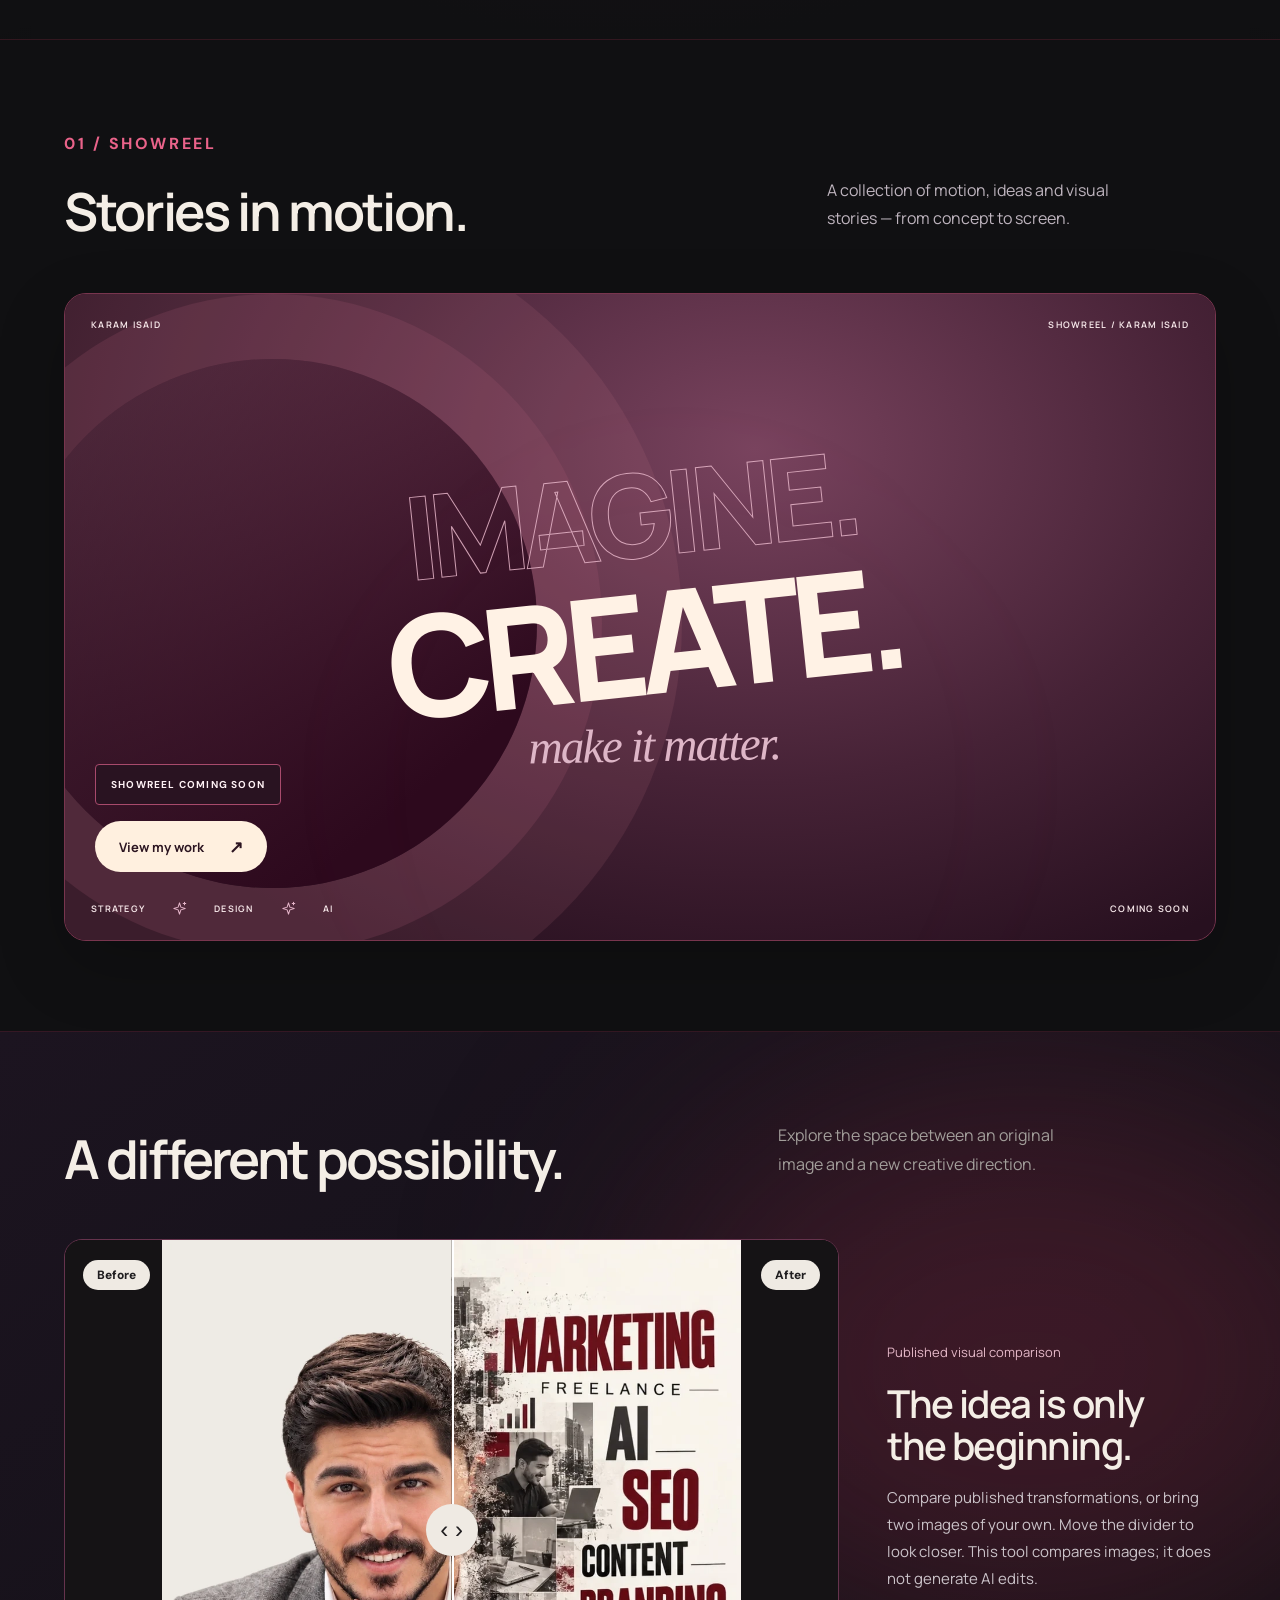
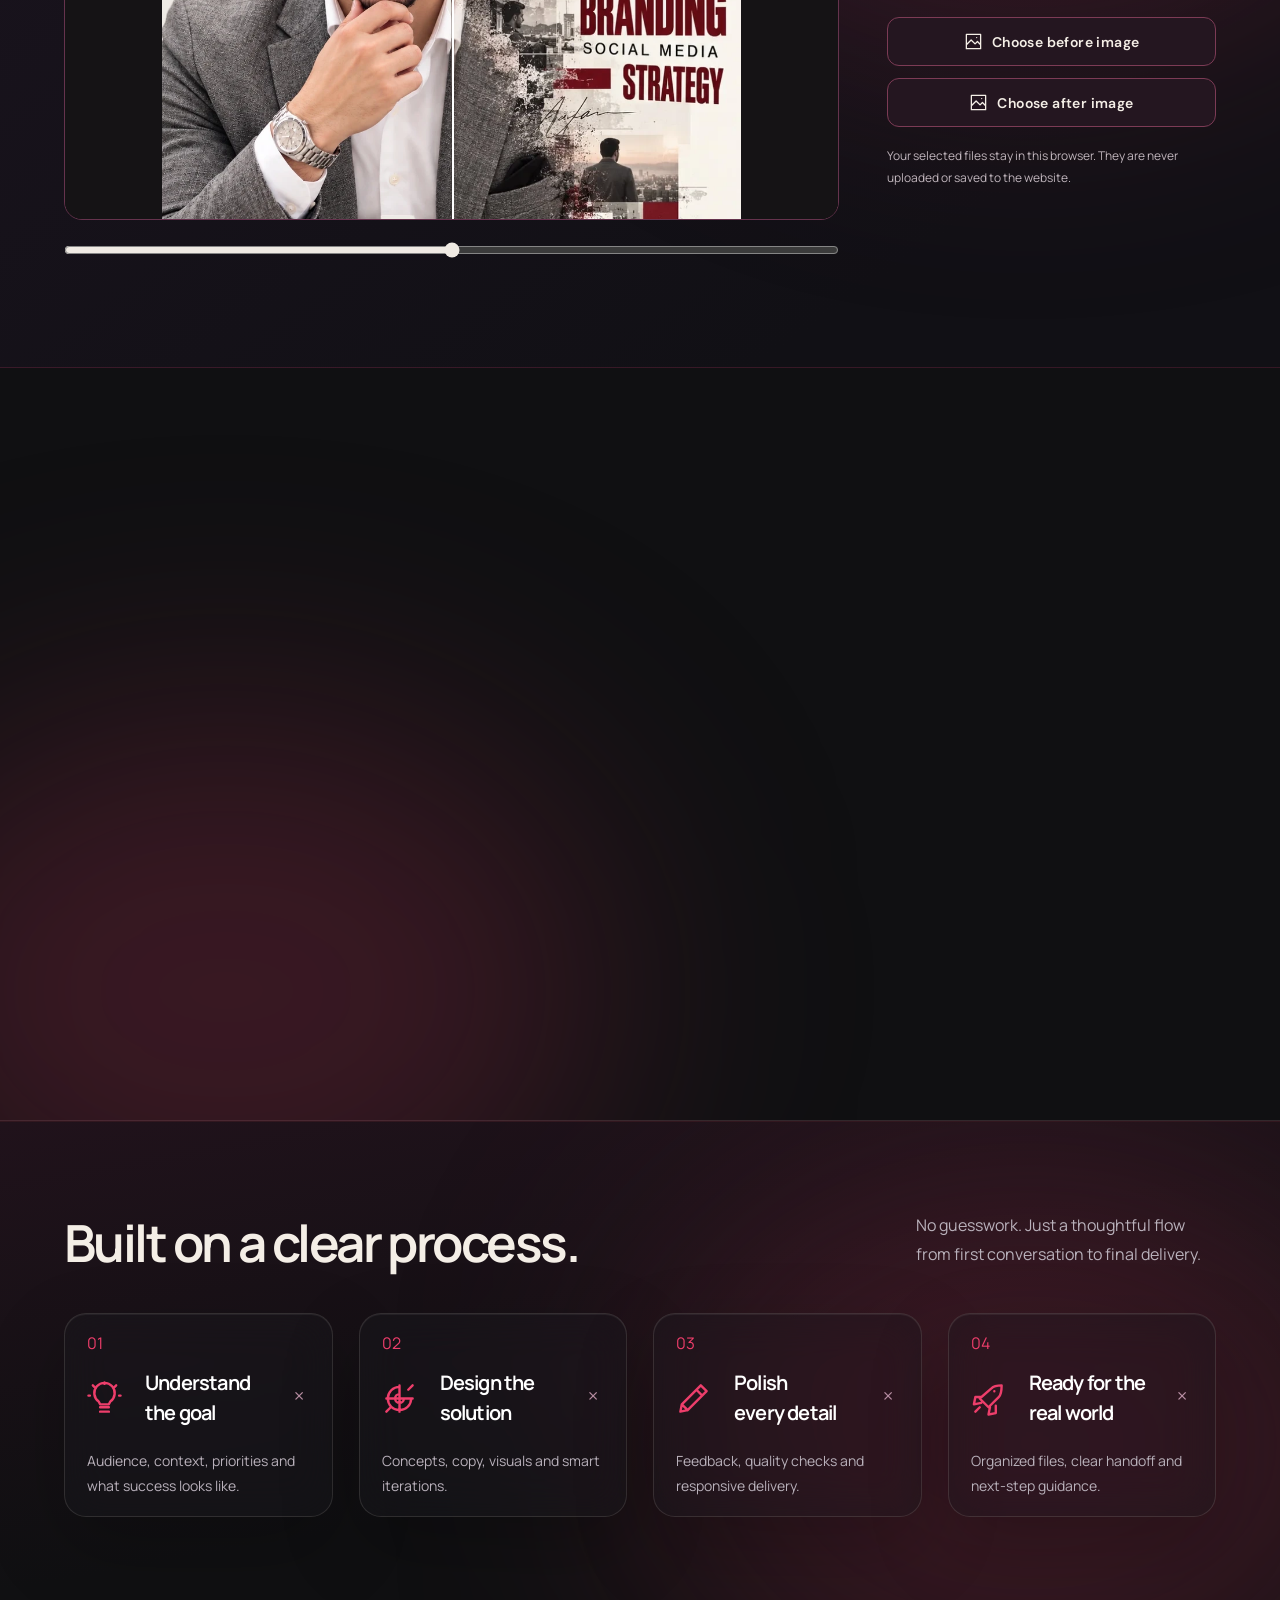
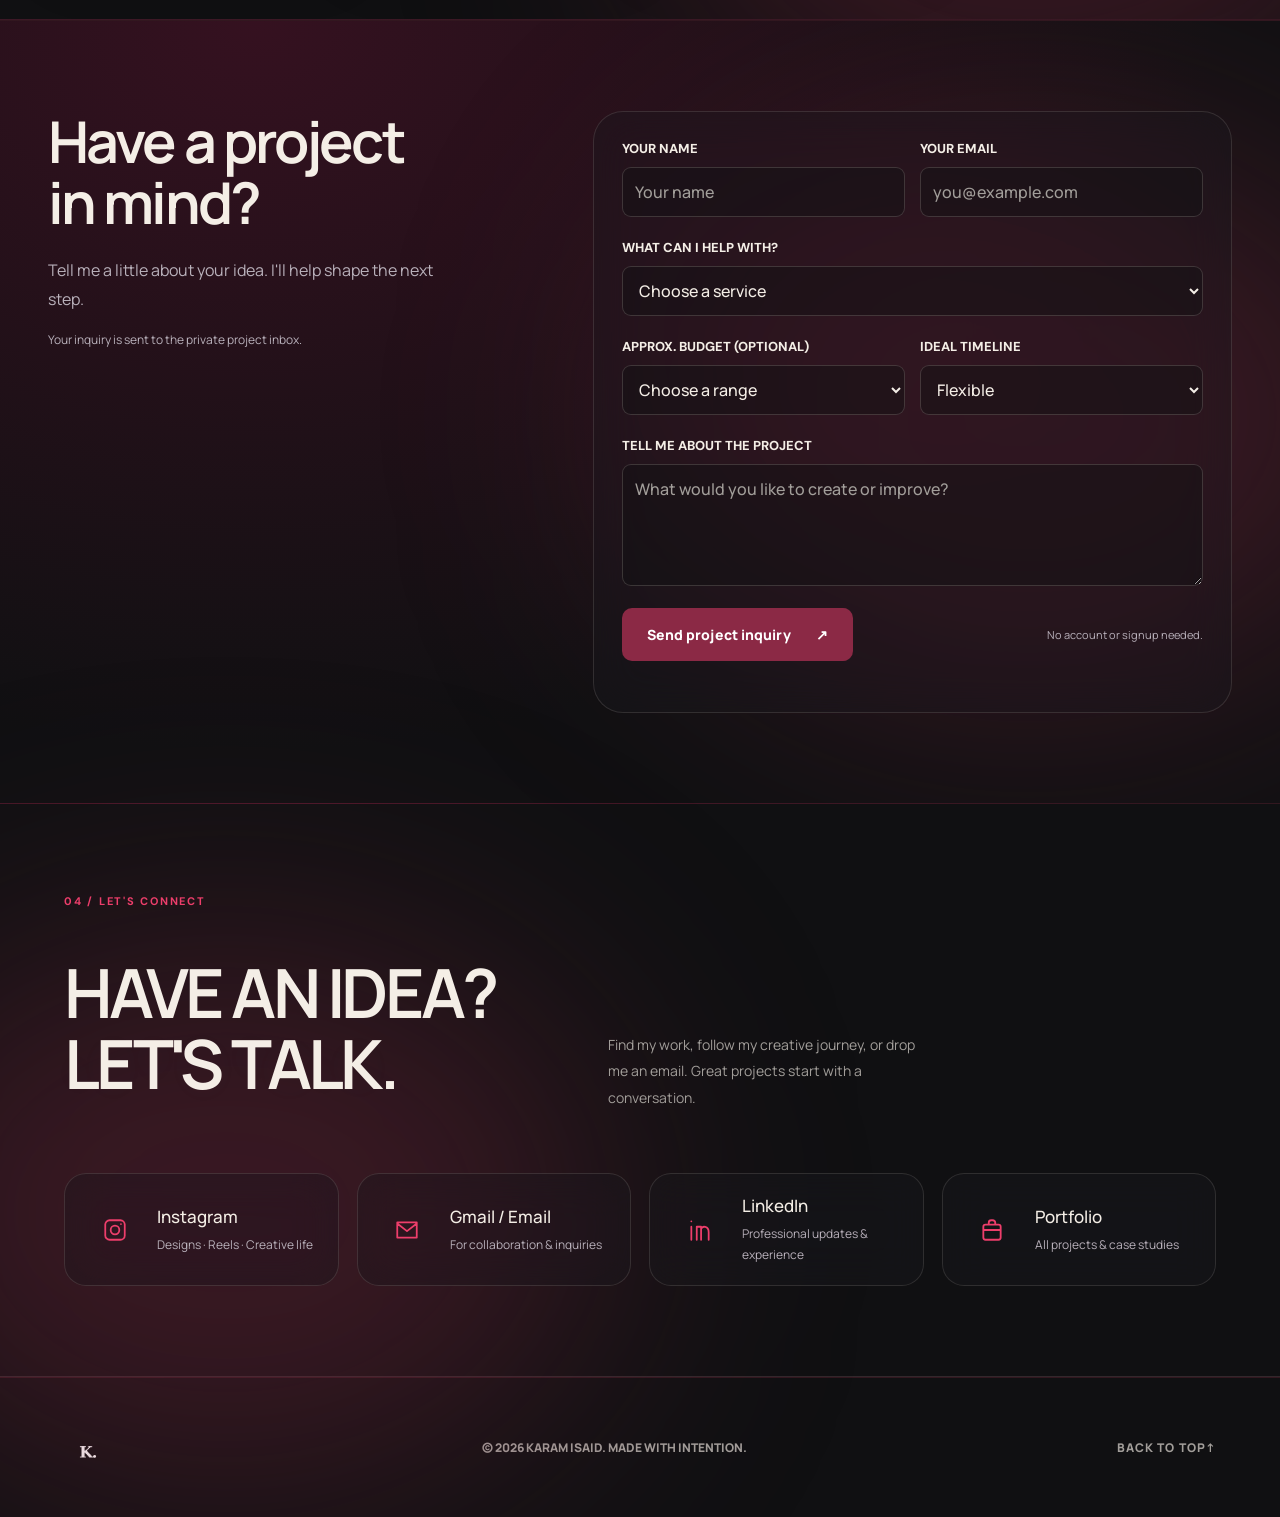
==== commit caa2d5a8: "Keep reel covers visible while videos load" ====
--- a/index.html
+++ b/index.html
@@ -37,18 +37,18 @@
 <script defer src="home.js"></script>
 <script defer src="launch-v4.2.js"></script>
 <script defer src="cinematic-v4.3.js"></script>
-<link rel="stylesheet" href="refinement.css">
-<link rel="stylesheet" href="creative-experience.css">
+<link rel="stylesheet" href="refinement.css?v=reel-poster-1">
+<link rel="stylesheet" href="creative-experience.css?v=reel-poster-1">
 <script defer src="interface-details.js"></script>
 <script defer src="public-enhancements.js"></script>
 <script defer src="creative-experience.js"></script>
-<script defer src="video-reels.js"></script>
+<script defer src="video-reels.js?v=reel-poster-1"></script>
 <link rel="stylesheet" href="brand-identity.css">
 <link rel="stylesheet" href="studio-v5.css">
-<link rel="stylesheet" href="studio-v6.css">
+<link rel="stylesheet" href="studio-v6.css?v=reel-poster-1">
 <script defer src="brand-identity.js"></script>
 <script defer src="studio-v5.js"></script>
-<script defer src="studio-v6.js"></script>
+<script defer src="studio-v6.js?v=reel-poster-1"></script>
 </head>
 <body class="creative-experience">
 <a class="skip-link" href="#main">Skip to content</a>
--- a/refinement.css
+++ b/refinement.css
@@ -137,6 +137,7 @@
 .project-info h3{font-size:25px}
 .project-info p{font-size:16px;line-height:1.7}
 .project-overline,.project-tag{font-size:12px;letter-spacing:0;text-transform:none}
+.project-overline{color:var(--muted)}
 .filter-btn{min-height:44px;font-size:14px}
 .project-open{min-height:44px;font-size:14px}
 .hero-art#kiPortfolioHeroArt{background-color:var(--panel)!important;box-shadow:none;border:0;border-radius:6px}
--- a/creative-experience.css
+++ b/creative-experience.css
@@ -480,6 +480,7 @@
 .creative-experience .reels-media{aspect-ratio:9/16;position:relative;background:#100d13}
 .creative-experience .reels-poster,.creative-experience .reels-media video{position:absolute;inset:0;width:100%;height:100%;object-fit:cover;border:0;background:#100d13}
 .creative-experience .reels-media video{object-fit:contain;z-index:3;user-select:auto}
+.creative-experience .reels-card[aria-busy="true"] .reels-media video{visibility:hidden}
 .creative-experience .reels-poster-empty{display:grid;place-items:center;background:linear-gradient(150deg,#482137,#161019)}
 .creative-experience .reels-poster-empty svg{width:65px;height:65px;color:#d68ba6}
 .creative-experience .reels-watch{position:absolute;inset:0;border:0;background:linear-gradient(transparent 55%,#08060a88);cursor:pointer;z-index:2;display:flex;align-items:end;justify-content:end;padding:20px;color:#fff}
--- a/studio-v6.css
+++ b/studio-v6.css
@@ -80,7 +80,7 @@
 .v6-wait-card img{width:80px;height:104px;object-fit:cover;border-radius:16px;filter:saturate(.7)}
 .v6-wait-card span{display:flex;flex-direction:column;gap:6px;min-width:0}
 .v6-wait-card b{font-family:Manrope,Tajawal,sans-serif;font-size:18px;color:var(--text)}
-.v6-wait-card small{font-size:13px;color:var(--muted)}
+.v6-wait-card small{font-size:13px;color:var(--text)}
 .v6-think{display:flex;gap:20px;align-items:flex-start;padding:28px 32px;border-radius:26px}
 .v6-avatar{display:grid;place-items:center;flex:none;width:46px;height:46px;border-radius:50%;background:var(--text);color:var(--bg);font:800 17px Manrope,sans-serif}
 .v6-think ol{list-style:none;margin:0;padding:4px 0 0;display:grid;gap:14px;font-size:19px;color:var(--text)}
